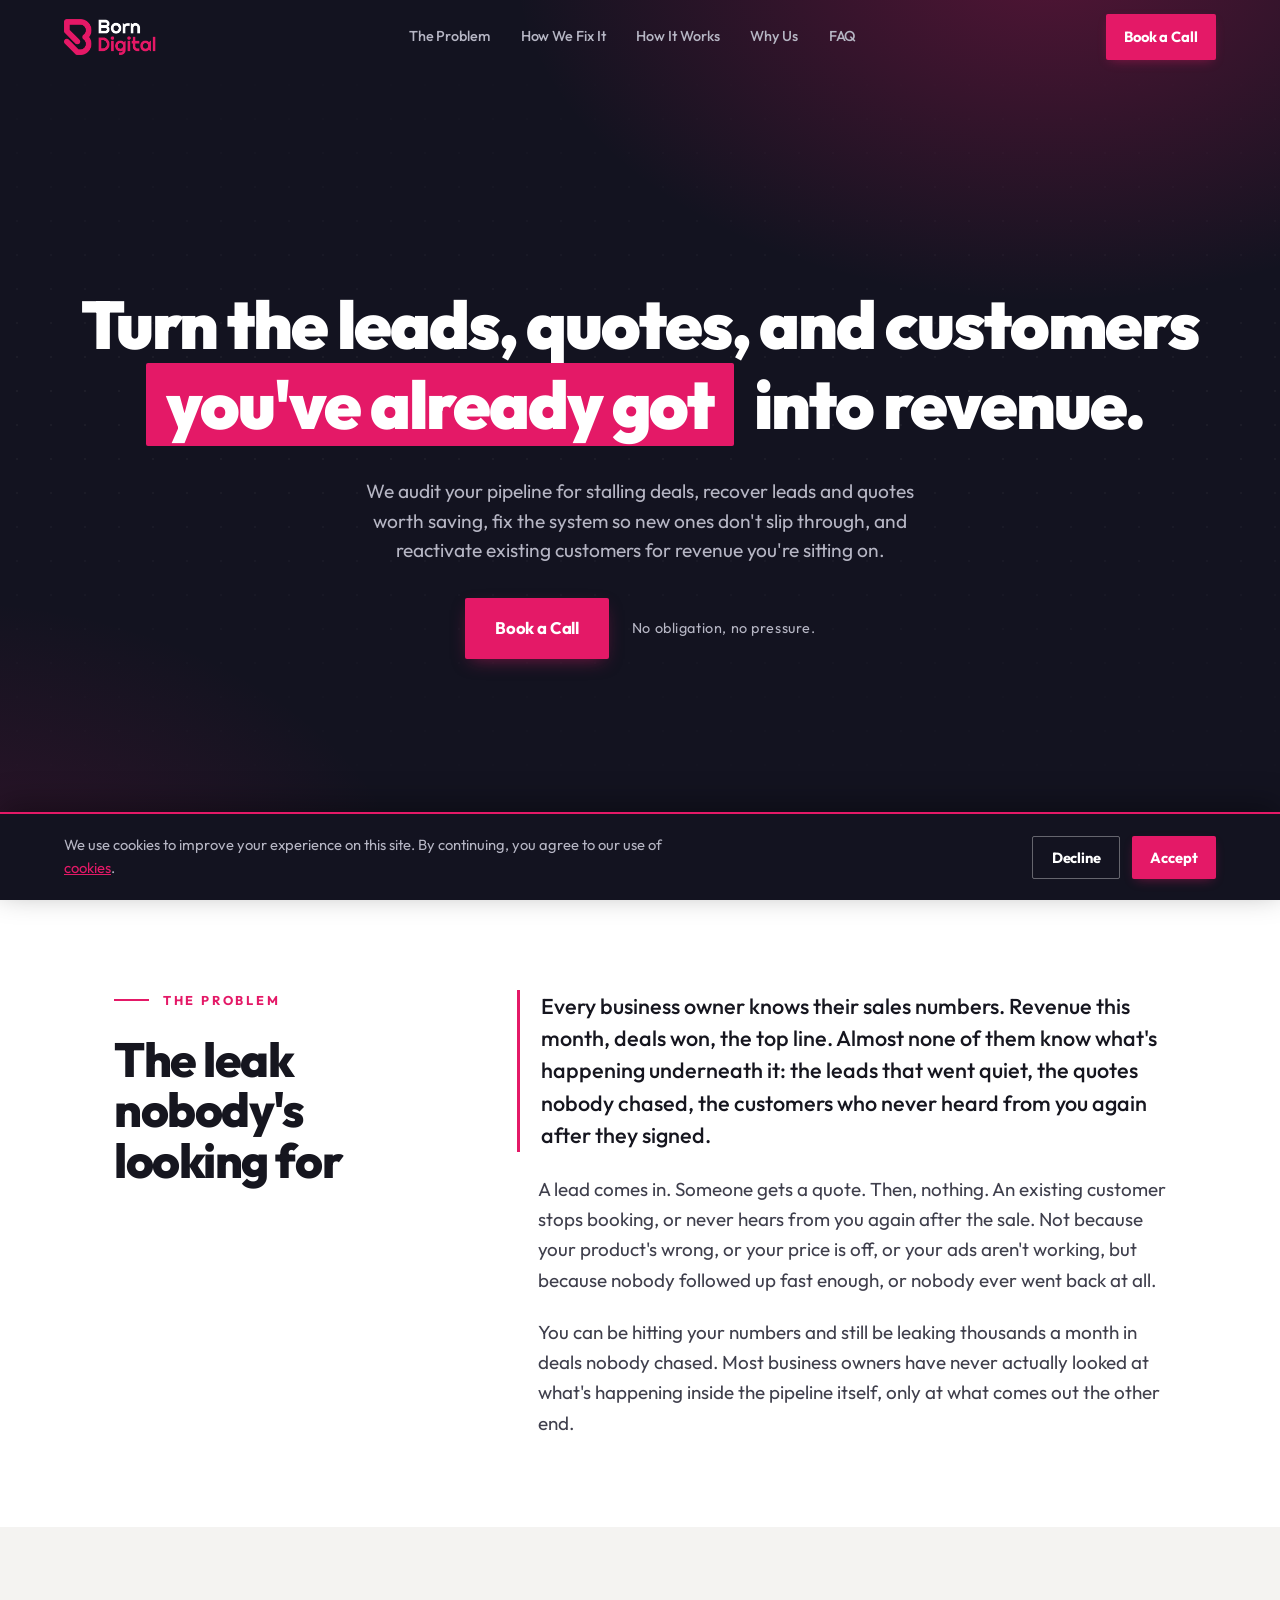
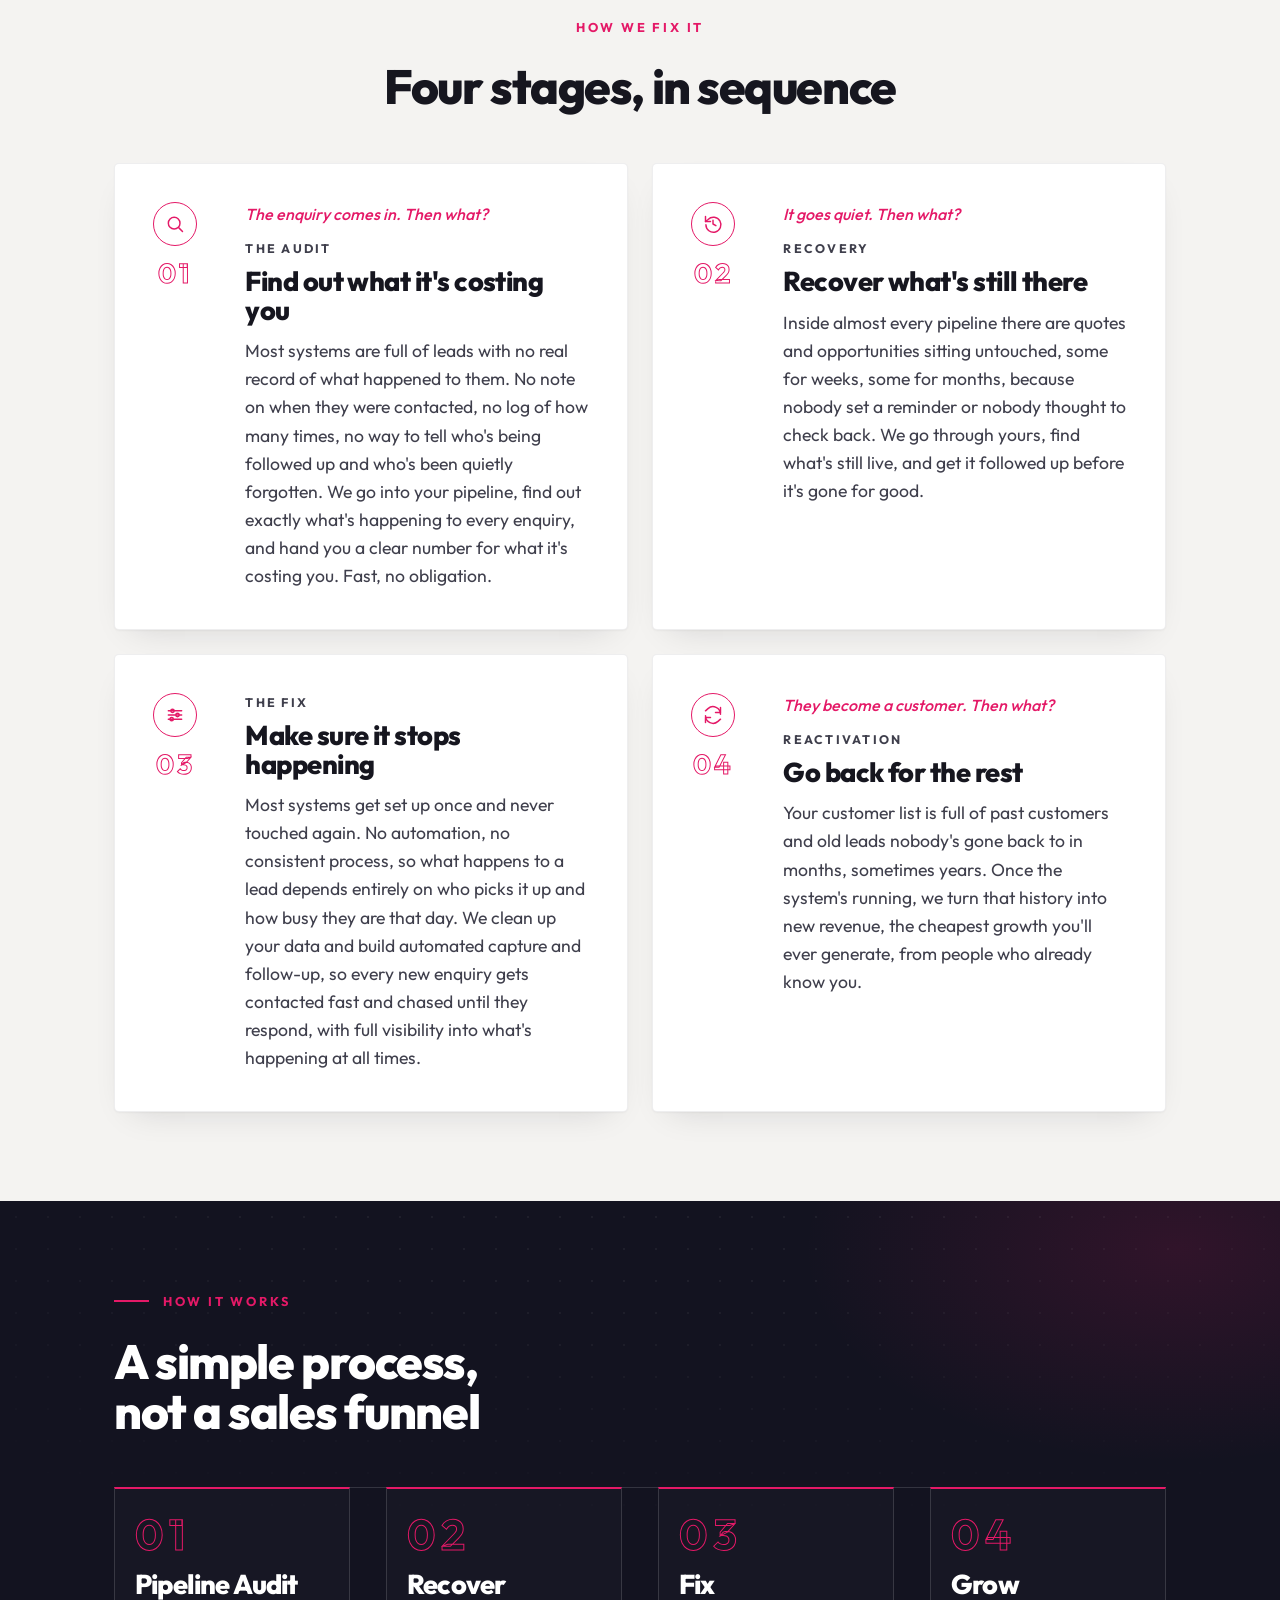
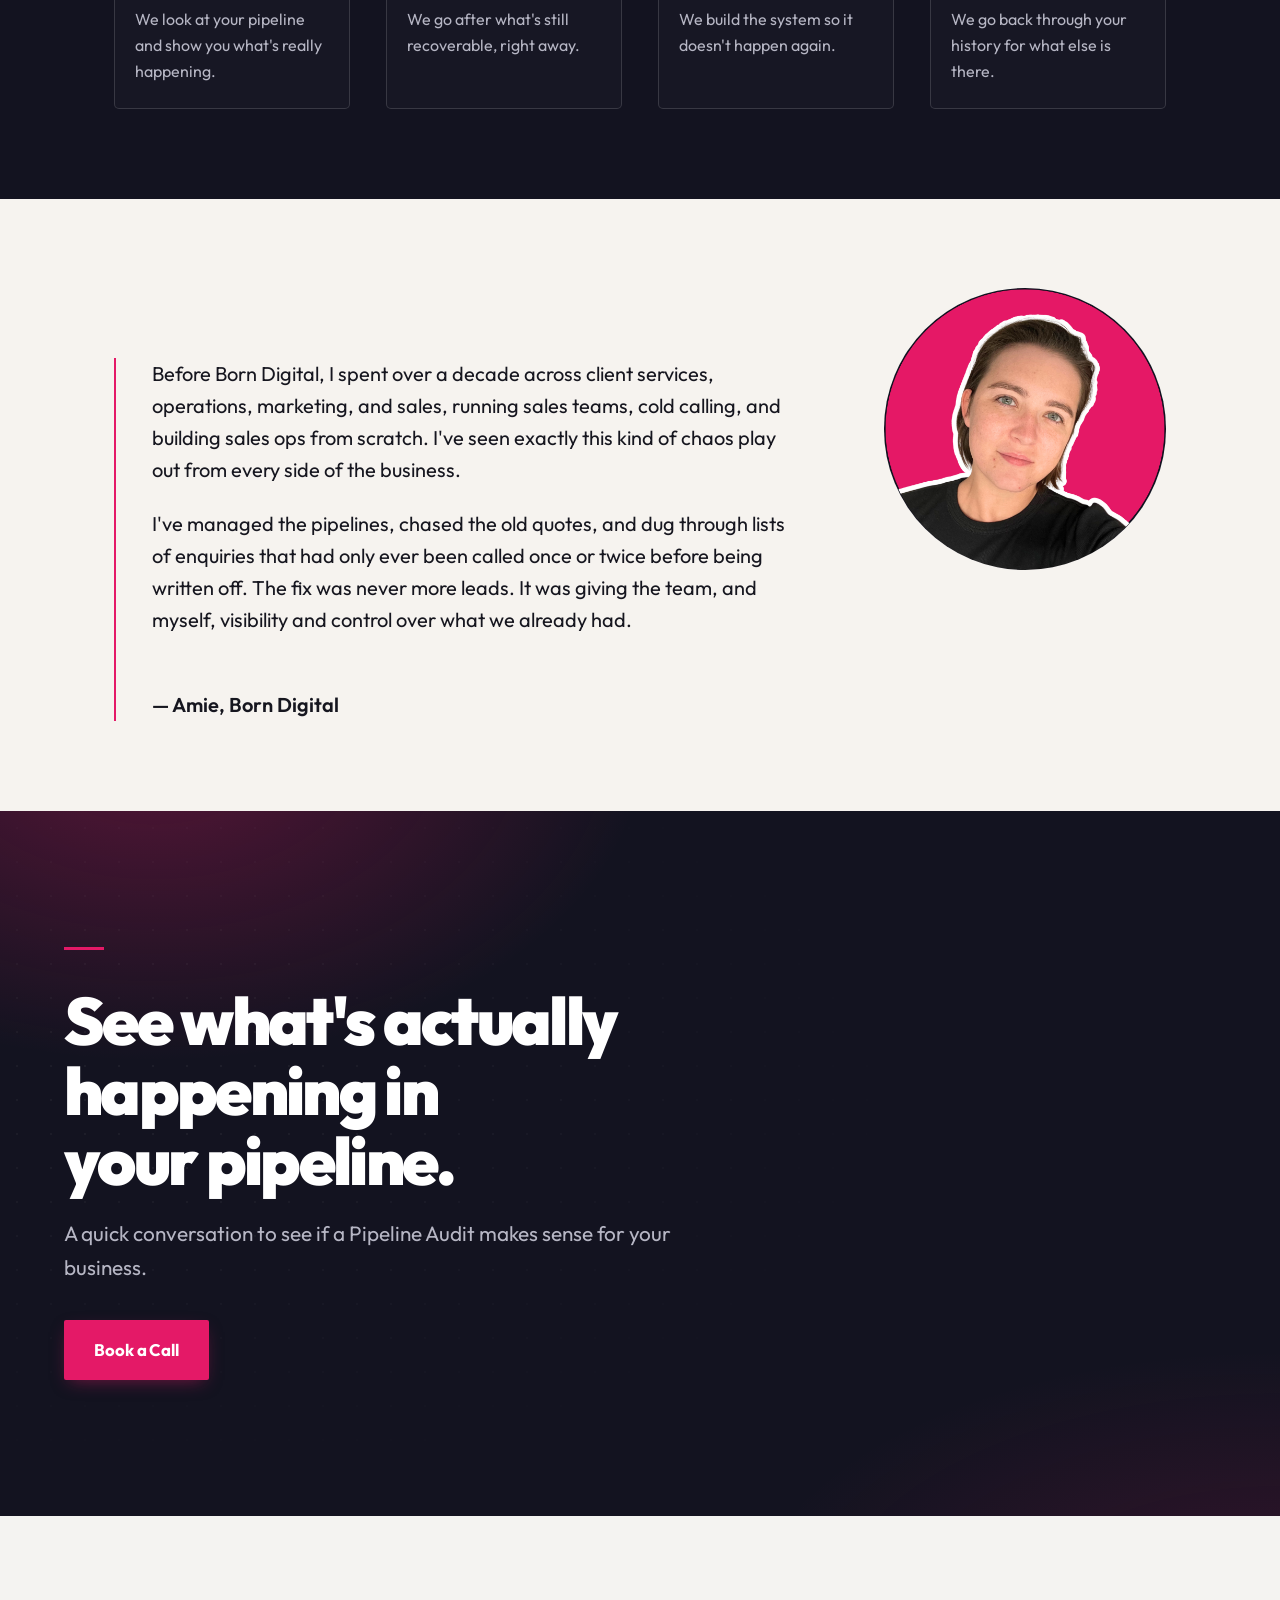
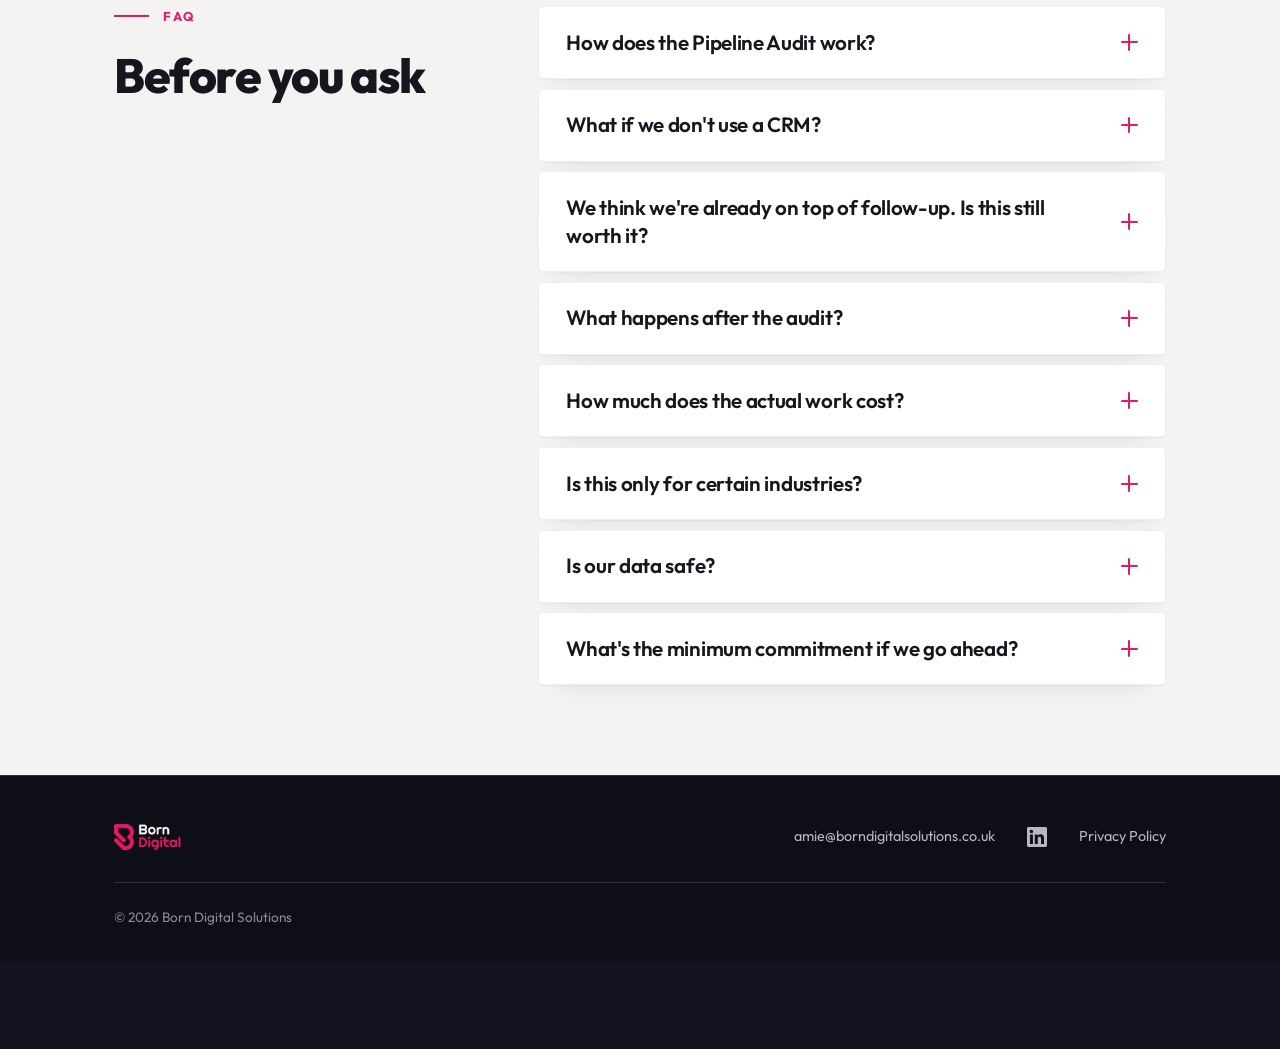
==== index.html @ 0d993713 "Add files via upload" ====
<!DOCTYPE html>
<html lang="en">
<head>
<meta charset="UTF-8">
<meta name="viewport" content="width=device-width, initial-scale=1">
<title>Born Digital — Pipeline Audit</title>
<meta name="description" content="We audit your sales pipeline to find exactly where deals are stalling, recover the leads and quotes still worth saving, and build the system that stops new ones slipping through.">
<meta name="theme-color" content="#131320">
<link rel="icon" type="image/svg+xml" href="assets/favicon.svg">
<meta property="og:title" content="Born Digital — Turn the leads, quotes, and customers you've already got into revenue.">
<meta property="og:description" content="Find out exactly what's happening in your pipeline.">
<meta property="og:type" content="website">

<link rel="preconnect" href="https://fonts.googleapis.com">
<link rel="preconnect" href="https://fonts.gstatic.com" crossorigin>
<link href="https://fonts.googleapis.com/css2?family=Outfit:wght@300;400;500;600;700;800;900&display=swap" rel="stylesheet">

<!-- Calendly widget (loaded once) -->
<link href="https://assets.calendly.com/assets/external/widget.css" rel="stylesheet">
<script src="https://assets.calendly.com/assets/external/widget.js" type="text/javascript" async></script>

<script>document.documentElement.classList.add('js')</script>

<style>
  :root{
    --navy:#131320;
    --navy-deep:#0e0e17;
    --navy-raise:#1b1b2b;
    --pink:#e41967;
    --pink-bright:#ff2f83;
    --paper:#f6f3ef;
    --white:#ffffff;
    --ink:#16161f;
    --ink-soft:#3f3f4c;
    --on-dark:#ffffff;
    --on-dark-soft:#b6b6c4;
    --line-dark:rgba(255,255,255,.14);
    --line-light:rgba(20,20,32,.12);
    --wrap:1180px;
    --pad:clamp(1.25rem, 5vw, 4rem);

    /* Type scale — one deliberate ramp for the whole page */
    --fs-h1:clamp(2.2rem, 1.5rem + 2.9vw, 3.75rem);
    --fs-h2:clamp(1.9rem, 1.5rem + 1.9vw, 3rem);
    --fs-h2-lg:clamp(2.3rem, 1.6rem + 3.2vw, 4.4rem);
    --fs-h3:clamp(1.35rem, 1.2rem + 0.7vw, 1.7rem);
  }

  *,*::before,*::after{box-sizing:border-box}
  html{scroll-behavior:smooth}
  @media (prefers-reduced-motion:reduce){html{scroll-behavior:auto}}

  body{
    margin:0;
    font-family:"Outfit", ui-sans-serif, system-ui, -apple-system, "Segoe UI", Roboto, Helvetica, Arial, sans-serif;
    background:var(--navy);
    color:var(--ink);
    font-size:clamp(1rem, 0.95rem + 0.3vw, 1.15rem);
    line-height:1.6;
    -webkit-font-smoothing:antialiased;
    text-rendering:optimizeLegibility;
    overflow-x:hidden;
  }

  h1,h2,h3{
    margin:0;
    font-weight:800;
    line-height:1.05;
    letter-spacing:-0.03em;
    overflow-wrap:break-word;
  }
  h2{text-wrap:balance}

  p{margin:0}
  a{color:inherit}
  img{max-width:100%;display:block}

  .wrap{max-width:var(--wrap);margin-inline:auto;padding-inline:var(--pad)}

  section{padding-block:clamp(4rem, 7vw, 6.75rem)}
  [id]{scroll-margin-top:76px}

  .eyebrow{
    display:flex;
    align-items:center;
    gap:.85rem;
    font-size:.8rem;
    font-weight:700;
    letter-spacing:.22em;
    text-transform:uppercase;
    color:var(--pink);
    margin-bottom:1.5rem;
  }
  .eyebrow::before{
    content:"";
    width:2.2rem;
    height:2px;
    background:var(--pink);
    flex:none;
  }

  /* ---------- Buttons ---------- */
  .btn{
    display:inline-flex;
    align-items:center;
    justify-content:center;
    gap:.6rem;
    background:var(--pink);
    color:#fff;
    font-family:inherit;
    font-size:1.05rem;
    font-weight:700;
    letter-spacing:-0.01em;
    text-decoration:none;
    padding:1.05rem 1.9rem;
    border:0;
    border-radius:2px;
    cursor:pointer;
    box-shadow:0 6px 18px -6px rgba(228,25,103,.5);
    transition:background .18s ease, transform .18s ease, box-shadow .18s ease;
  }
  .btn:hover{
    background:var(--pink-bright);
    transform:translateY(-2px);
    box-shadow:0 16px 32px -10px rgba(228,25,103,.6);
  }
  .btn:active{transform:translateY(0);box-shadow:0 6px 18px -6px rgba(228,25,103,.5)}
  .btn:focus-visible{outline:3px solid #fff;outline-offset:3px}
  .btn--sm{padding:.7rem 1.15rem;font-size:.92rem;border-radius:2px;box-shadow:0 4px 12px -4px rgba(228,25,103,.45)}
  .btn--ghost{
    background:transparent;
    color:var(--on-dark);
    border:1.5px solid rgba(255,255,255,.35);
    box-shadow:none;
  }
  .btn--ghost:hover{
    background:rgba(255,255,255,.08);
    border-color:rgba(255,255,255,.55);
    color:#fff;
    box-shadow:none;
  }
  .btn--ghost:active{background:rgba(255,255,255,.04)}

  /* ---------- Header / sticky nav ---------- */
  .site-header{
    position:fixed;
    inset:0 0 auto 0;
    z-index:50;
    display:flex;
    align-items:center;
    justify-content:space-between;
    gap:clamp(1rem, 3vw, 2.5rem);
    padding:.85rem var(--pad);
    transition:background .25s ease, box-shadow .25s ease, padding .25s ease, border-color .25s ease;
    border-bottom:1px solid transparent;
  }
  .site-header.scrolled{
    background:rgba(15,15,24,.9);
    backdrop-filter:blur(12px) saturate(1.2);
    -webkit-backdrop-filter:blur(12px) saturate(1.2);
    border-bottom-color:var(--line-dark);
    padding-block:.6rem;
  }
  .site-header__logo{flex:none;display:block;transition:opacity .2s ease}
  .site-header__logo:hover{opacity:.72}
  .site-header__logo img{height:30px;width:auto;transition:height .25s ease}
  @media (min-width:640px){.site-header__logo img{height:36px}}
  .site-header.scrolled .site-header__logo img{height:28px}

  .site-nav{
    display:flex;
    align-items:center;
    gap:clamp(1rem, 2.4vw, 2.1rem);
    margin-inline:auto;
  }
  .site-nav a{
    position:relative;
    font-size:.9rem;
    font-weight:500;
    letter-spacing:-0.005em;
    color:var(--on-dark-soft);
    text-decoration:none;
    padding-block:.35rem;
    white-space:nowrap;
    transition:color .15s ease;
  }
  .site-nav a::after{
    content:"";
    position:absolute;
    left:0;right:100%;bottom:0;
    height:2px;
    background:var(--pink);
    transition:right .2s ease;
  }
  .site-nav a:hover,
  .site-nav a:focus-visible,
  .site-nav a.is-active{color:#fff;outline:none}
  .site-nav a:hover::after,
  .site-nav a:focus-visible::after,
  .site-nav a.is-active::after{right:0}

  .site-header .btn--sm{flex:none}

  @media (max-width:960px){
    .site-nav{display:none}
  }
  @media (max-width:460px){
    .site-header{padding-inline:.9rem;gap:.5rem}
    .site-header__logo img{height:24px}
    .site-header.scrolled .site-header__logo img{height:22px}
    .site-header .btn--sm{font-size:.7rem;padding:.5rem .65rem;letter-spacing:0;white-space:nowrap}
  }
  @media (max-width:360px){
    .site-header .btn--sm{font-size:.64rem;padding:.45rem .55rem}
  }

  /* ---------- Scroll-reveal ---------- */
  @media (prefers-reduced-motion:no-preference){
    html.js :is(
      .hero h1, .hero__sub, .hero__cta,
      .problem__head, .problem__body > p,
      .do__head, .stage,
      .how__head, .step,
      .why__portrait, .why h2, .why__body,
      .final__rule, .final h2, .final .wrap > p, .final .btn,
      .faq__head, .faq__item
    ){
      opacity:0;
      transform:translateY(22px);
      transition:opacity .7s cubic-bezier(.2,.6,.25,1), transform .7s cubic-bezier(.2,.6,.25,1);
      transition-delay:var(--reveal-delay,0s);
    }
    html.js :is(
      .hero h1, .hero__sub, .hero__cta,
      .problem__head, .problem__body > p,
      .do__head, .stage,
      .how__head, .step,
      .why__portrait, .why h2, .why__body,
      .final__rule, .final h2, .final .wrap > p, .final .btn,
      .faq__head, .faq__item
    ).is-visible{
      opacity:1;
      transform:none;
    }
  }

  /* Subtle dot-grid texture for the dark sections */
  .tex{position:relative;isolation:isolate}
  .tex > *{position:relative;z-index:1}
  .tex::before{
    content:"";
    position:absolute;
    inset:0;
    z-index:0;
    background-image:radial-gradient(rgba(255,255,255,.05) 1px, transparent 1.4px);
    background-size:32px 32px;
    -webkit-mask-image:radial-gradient(120% 80% at 50% 0%, #000 20%, transparent 75%);
    mask-image:radial-gradient(120% 80% at 50% 0%, #000 20%, transparent 75%);
    pointer-events:none;
  }

  /* ---------- Hero ---------- */
  .hero{
    position:relative;
    background:
      radial-gradient(60% 55% at 82% -5%, rgba(228,25,103,.30), transparent 70%),
      radial-gradient(55% 55% at -5% 105%, rgba(228,25,103,.16), transparent 70%),
      var(--navy);
    color:var(--on-dark);
    padding-top:clamp(6.5rem, 13vh, 8rem);
    padding-bottom:clamp(3.5rem, 8vh, 5.5rem);
    min-height:100svh;
    display:flex;
    align-items:center;
    overflow:hidden;
  }
  .hero::after{
    content:"";
    position:absolute;
    inset:0;
    z-index:0;
    background-image:radial-gradient(rgba(255,255,255,.045) 1px, transparent 1.4px);
    background-size:34px 34px;
    -webkit-mask-image:linear-gradient(180deg, transparent, #000 45%, transparent 92%);
    mask-image:linear-gradient(180deg, transparent, #000 45%, transparent 92%);
    pointer-events:none;
  }
  .hero__inner{max-width:96rem;margin-inline:auto;text-align:center;position:relative;z-index:1}
  .hero h1{
    max-width:78rem;
    margin-inline:auto;
    font-size:clamp(1.7rem, .85rem + 4.2vw, 4.2rem);
    font-weight:900;
    letter-spacing:-0.03em;
    line-height:1.14;
    text-wrap:balance;
  }
  .hero h1 .highlight{
    background:var(--pink);
    padding:.05em .3em;
    border-radius:2px;
    -webkit-box-decoration-break:clone;
    box-decoration-break:clone;
  }
  @media (min-width:600px){
    .hero h1 .highlight{
      display:inline-block;
      white-space:nowrap;
      margin-inline:.15em;
    }
  }
  .hero__sub{
    margin-inline:auto;
    margin-top:clamp(1.25rem, 2.6vw, 1.9rem);
    max-width:46ch;
    font-size:clamp(1rem, 0.95rem + 0.35vw, 1.2rem);
    font-weight:400;
    line-height:1.55;
    color:var(--on-dark-soft);
  }
  .hero__cta{
    margin-top:clamp(1.4rem, 2.6vw, 2rem);
    display:flex;
    flex-wrap:wrap;
    align-items:center;
    justify-content:center;
    gap:.85rem 1.4rem;
  }
  .hero__note{
    font-size:.9rem;
    letter-spacing:.04em;
    color:var(--on-dark-soft);
  }

  /* ---------- The Problem ---------- */
  .problem{background:var(--white);color:var(--ink)}
  .problem__grid{display:grid;grid-template-columns:1fr;gap:2rem}
  .problem h2{
    font-size:var(--fs-h2);
    max-width:16ch;
  }
  .problem__body{display:grid;gap:1.4rem;font-size:clamp(1.05rem,1rem + 0.3vw,1.18rem);color:var(--ink-soft);max-width:60ch}
  .problem__body p:first-child{
    color:var(--ink);
    font-weight:500;
    font-size:clamp(1.15rem,1.05rem + 0.5vw,1.35rem);
    line-height:1.5;
    border-left:3px solid var(--pink);
    padding-left:1.3rem;
    margin-left:-1.3rem;
  }
  @media (min-width:900px){
    .problem__grid{
      grid-template-columns:minmax(0,21rem) minmax(0,40rem);
      gap:clamp(3rem,7vw,5.5rem);
      align-items:start;
    }
    .problem__head{position:sticky;top:5.5rem}
  }

  /* ---------- What We Do ---------- */
  .do{background:#f4f3f1;color:var(--ink)}
  .do__head{max-width:52ch;margin:0 auto clamp(2.25rem,4vw,3.25rem);text-align:center}
  .do__head .eyebrow{justify-content:center}
  .do__head .eyebrow::before{display:none}
  .do__head h2{font-size:var(--fs-h2)}
  .stages{
    display:grid;
    grid-template-columns:repeat(2, 1fr);
    gap:clamp(1rem,2vw,1.5rem);
    max-width:70rem;
    margin-inline:auto;
  }
  @media (max-width:860px){
    .stages{grid-template-columns:1fr}
  }
  .stage{
    display:grid;
    grid-template-columns:2.75rem minmax(0, 1fr);
    justify-content:start;
    column-gap:clamp(1.75rem,4vw,3rem);
    padding:clamp(1.6rem,3.2vw,2.4rem) clamp(1.4rem,3.2vw,2.4rem);
    background:var(--white);
    border:1px solid rgba(20,20,32,.07);
    border-radius:5px;
    box-shadow:0 1px 2px rgba(20,20,32,.04), 0 14px 34px -18px rgba(20,20,32,.16);
    transition:transform .28s ease, box-shadow .28s ease, border-color .28s ease;
  }
  .stage:hover{
    transform:translateY(-4px);
    box-shadow:0 2px 4px rgba(20,20,32,.05), 0 28px 52px -22px rgba(20,20,32,.3);
    border-color:rgba(228,25,103,.4);
  }
  .stage__marker{
    display:flex;
    flex-direction:column;
    align-items:center;
    gap:.85rem;
  }
  .stage__badge{
    display:grid;
    place-items:center;
    width:2.75rem;
    height:2.75rem;
    flex:none;
    border:1.5px solid var(--pink);
    border-radius:50%;
    color:var(--pink);
    transition:background .25s ease, color .25s ease, transform .25s ease;
  }
  .stage:hover .stage__badge{background:var(--pink);color:#fff;transform:rotate(-6deg)}
  .stage__badge svg{width:1.25rem;height:1.25rem;display:block;stroke:currentColor;fill:none}
  .stage__num{
    font-size:clamp(1.35rem,1.15rem + 0.7vw,1.7rem);
    font-weight:700;
    letter-spacing:.12em;
    line-height:1;
    color:var(--pink);
    -webkit-text-fill-color:transparent;
    text-fill-color:transparent;
    -webkit-text-stroke:1px var(--pink);
    text-stroke:1px var(--pink);
    transition:-webkit-text-fill-color .25s ease, text-fill-color .25s ease;
  }
  .stage:hover .stage__num{-webkit-text-fill-color:var(--pink);text-fill-color:var(--pink)}
  .stage__callback{
    font-style:italic;
    font-weight:500;
    color:var(--pink);
    font-size:1rem;
    margin-bottom:.7rem;
  }
  .stage__label{
    font-size:.78rem;font-weight:700;letter-spacing:.18em;text-transform:uppercase;
    color:var(--ink-soft);margin-bottom:.5rem;
  }
  .stage h3{
    font-size:var(--fs-h3);
    margin-bottom:.8rem;
    letter-spacing:-0.02em;
  }
  .stage__body{color:var(--ink-soft);font-size:clamp(1rem,.98rem + 0.2vw,1.1rem)}
  @media (max-width:600px){
    .stage{grid-template-columns:1fr;row-gap:1.1rem}
    .stage__marker{flex-direction:row;width:auto;gap:1rem}
  }

  /* ---------- How It Works ---------- */
  .how{
    background:
      radial-gradient(45% 55% at 92% 8%, rgba(228,25,103,.14), transparent 65%),
      var(--navy);
    color:var(--on-dark);
  }
  .how__head{max-width:46ch;margin-bottom:clamp(2.25rem,4vw,3.25rem)}
  .how__head h2{font-size:var(--fs-h2)}
  .steps{
    list-style:none;
    margin:0;
    padding:0;
    display:grid;
    grid-template-columns:repeat(4,1fr);
    gap:clamp(1.25rem,3vw,2.25rem);
    position:relative;
  }
  .steps::before{
    content:"";
    position:absolute;
    left:0;right:0;top:0;
    height:1px;
    background:var(--line-dark);
  }
  .step{
    position:relative;
    border-top:2px solid var(--pink);
    border-right:1px solid var(--line-dark);
    border-bottom:1px solid var(--line-dark);
    border-left:1px solid var(--line-dark);
    border-radius:0 0 5px 5px;
    background:rgba(255,255,255,.02);
    padding:1.5rem 1.25rem 1.5rem;
    transition:transform .25s ease, background .25s ease;
  }
  .step:hover{transform:translateY(-4px);background:rgba(255,255,255,.055)}
  .step__num{
    font-size:clamp(2rem,1.4rem + 1.6vw,2.8rem);
    font-weight:700;
    line-height:1;
    letter-spacing:.12em;
    color:var(--pink);
    -webkit-text-fill-color:transparent;
    text-fill-color:transparent;
    -webkit-text-stroke:1px var(--pink);
    text-stroke:1px var(--pink);
    margin-bottom:.85rem;
    transition:-webkit-text-fill-color .25s ease, text-fill-color .25s ease;
  }
  .step:hover .step__num{-webkit-text-fill-color:var(--pink);text-fill-color:var(--pink)}
  .step h3{font-size:var(--fs-h3);margin-bottom:.55rem}
  .step p{color:var(--on-dark-soft);font-size:1rem;max-width:24ch}
  @media (max-width:860px){
    .steps{grid-template-columns:repeat(2,1fr);gap:1.5rem}
  }
  @media (max-width:520px){
    .steps{grid-template-columns:1fr;gap:.75rem}
    .steps::before{display:none}
    .step p{max-width:none}
  }

  /* ---------- Why Born Digital ---------- */
  .why{background:var(--paper);color:var(--ink)}
  .why__inner{max-width:74rem;margin-inline:0}
  .why__grid{
    display:grid;
    gap:clamp(2rem,4vw,2.75rem);
  }
  .why__text{max-width:42rem}
  .why__portrait{
    width:clamp(200px, 22vw, 290px);
    aspect-ratio:1/1;
    border-radius:50%;
    object-fit:cover;
    display:block;
  }
  @media (min-width:900px){
    .why__grid{
      grid-template-columns:1fr clamp(200px, 22vw, 290px);
      gap:clamp(2.5rem,5vw,4rem);
      align-items:start;
    }
    .why__portrait{order:2}
  }
  .why h2{
    font-size:clamp(1.8rem,1.4rem + 1.5vw,2.5rem);
    font-weight:700;
    letter-spacing:-0.02em;
    margin-bottom:1.75rem;
  }
  .why__body{
    display:grid;
    gap:1.35rem;
    font-size:clamp(1.05rem,1rem + 0.35vw,1.25rem);
    line-height:1.6;
    color:var(--ink);
    border-left:2px solid var(--pink);
    padding-left:clamp(1.25rem,3vw,2.25rem);
  }
  .why__sig{
    margin-top:2rem;
    font-weight:600;
    color:var(--ink);
  }

  /* ---------- Final CTA ---------- */
  .final{
    position:relative;
    background:
      radial-gradient(55% 65% at 12% -10%, rgba(228,25,103,.32), transparent 70%),
      radial-gradient(60% 55% at 100% 115%, rgba(228,25,103,.16), transparent 70%),
      var(--navy);
    color:var(--on-dark);
    padding-block:clamp(5rem, 11vw, 8.5rem);
    overflow:hidden;
  }
  .final::before{
    content:"";
    position:absolute;
    inset:0;
    background-image:radial-gradient(rgba(255,255,255,.05) 1px, transparent 1.4px);
    background-size:34px 34px;
    -webkit-mask-image:radial-gradient(80% 80% at 15% 40%, #000, transparent 75%);
    mask-image:radial-gradient(80% 80% at 15% 40%, #000, transparent 75%);
    pointer-events:none;
  }
  .final .wrap{position:relative;z-index:1;max-width:46rem;margin-inline:0}
  .final__rule{
    width:2.5rem;
    height:3px;
    background:var(--pink);
    margin:0 0 clamp(1.5rem,3.5vw,2.25rem);
  }
  .final h2{
    font-size:var(--fs-h2-lg);
    font-weight:900;
    letter-spacing:-0.04em;
  }
  .final p{
    margin-top:1.35rem;
    font-size:clamp(1.05rem,1rem + 0.4vw,1.3rem);
    color:var(--on-dark-soft);
  }
  .final .btn{margin-top:2.25rem}

  /* ---------- FAQ ---------- */
  .faq{background:#f4f3f1;color:var(--ink)}
  .faq__grid{display:grid;grid-template-columns:1fr;gap:2rem}
  .faq h2{font-size:var(--fs-h2)}
  .faq__list{display:grid;gap:.6rem}
  @media (min-width:900px){
    .faq__grid{
      grid-template-columns:minmax(0,21rem) minmax(0,40rem);
      gap:clamp(3rem,7vw,5.5rem);
      align-items:start;
    }
    .faq__head{position:sticky;top:5.5rem}
  }
  .faq__item{
    position:relative;
    overflow:hidden;
    background:var(--white);
    border:1px solid rgba(20,20,32,.07);
    border-radius:5px;
    padding-inline:clamp(1.1rem,2.6vw,1.7rem);
    box-shadow:0 1px 2px rgba(20,20,32,.04), 0 12px 30px -18px rgba(20,20,32,.14);
    transition:box-shadow .25s ease, border-color .25s ease, transform .25s ease;
  }
  .faq__item::before{
    content:"";
    position:absolute;
    left:0;top:0;bottom:0;
    width:3px;
    background:var(--pink);
    transform:scaleY(0);
    transition:transform .2s ease;
  }
  .faq__item:hover,
  .faq__item:focus-within{
    transform:translateY(-2px);
    border-color:rgba(228,25,103,.4);
    box-shadow:0 2px 4px rgba(20,20,32,.05), 0 22px 42px -20px rgba(20,20,32,.26);
  }
  .faq__item:hover::before,
  .faq__item:focus-within::before{transform:scaleY(1)}
  .faq__item.is-open{border-color:rgba(228,25,103,.32)}
  .faq__item h3{margin:0}
  .faq__trigger{
    all:unset;
    box-sizing:border-box;
    width:100%;
    cursor:pointer;
    display:flex;
    align-items:center;
    justify-content:space-between;
    gap:1.5rem;
    padding-block:1.35rem;
    font-family:inherit;
    font-size:clamp(1.1rem,1.05rem + 0.3vw,1.3rem);
    font-weight:600;
    line-height:1.35;
    letter-spacing:-0.015em;
    color:inherit;
    transition:color .15s ease;
  }
  .faq__trigger:hover{color:var(--pink)}
  .faq__trigger:focus-visible{outline:3px solid var(--pink);outline-offset:3px;border-radius:3px}
  .faq__icon{position:relative;width:1.05rem;height:1.05rem;flex:none}
  .faq__icon::before,
  .faq__icon::after{
    content:"";
    position:absolute;
    inset:0;
    margin:auto;
    background:var(--pink);
    border-radius:1px;
    transition:transform .25s ease;
  }
  .faq__icon::before{width:100%;height:2px}
  .faq__icon::after{width:2px;height:100%}
  .faq__item.is-open .faq__icon::after{transform:rotate(90deg)}
  .faq__answer{overflow:hidden}
  html.js .faq__answer{
    max-height:0;
    transition:max-height .3s cubic-bezier(.4,0,.2,1);
  }
  .faq__answer-inner{padding:0 0 1.5rem;max-width:58ch;color:var(--ink-soft)}

  /* ---------- Footer ---------- */
  .site-footer{
    background:var(--navy-deep);
    color:var(--on-dark-soft);
    border-top:1px solid var(--line-dark);
    padding-block:3rem 2rem;
    font-size:.9rem;
  }
  .footer__top{
    display:flex;
    flex-wrap:wrap;
    align-items:center;
    justify-content:space-between;
    gap:1.5rem;
    padding-bottom:2rem;
    margin-bottom:1.5rem;
    border-bottom:1px solid var(--line-dark);
  }
  .footer__brand{display:block;flex:none;transition:opacity .2s ease}
  .footer__brand:hover{opacity:.75}
  .footer__brand img{height:26px;width:auto;display:block}
  .footer__links{
    display:flex;
    flex-wrap:wrap;
    align-items:center;
    gap:1rem 2rem;
    list-style:none;
    margin:0;
    padding:0;
  }
  .footer__links a{
    color:var(--on-dark-soft);
    text-decoration:none;
    transition:color .15s ease;
  }
  .footer__links a:hover,
  .footer__links a:focus-visible{color:var(--pink)}
  .footer__social{display:inline-flex;align-items:center}
  .footer__social svg{width:1.25rem;height:1.25rem;display:block;flex:none}
  .footer__bottom{
    display:flex;
    flex-wrap:wrap;
    gap:.5rem 1.5rem;
    font-size:.85rem;
    color:var(--on-dark-soft);
    opacity:.75;
  }

  /* ---------- Cookie banner ---------- */
  .cookie-banner{
    position:fixed;
    left:0;right:0;bottom:0;
    z-index:70;
    background:var(--navy);
    border-top:2px solid var(--pink);
    padding:1.25rem var(--pad);
    box-shadow:0 -8px 30px rgba(0,0,0,.35);
    transform:translateY(100%);
    transition:transform .4s cubic-bezier(.2,.6,.25,1);
  }
  .cookie-banner.is-visible{transform:translateY(0)}
  .cookie-banner__inner{
    max-width:var(--wrap);
    margin-inline:auto;
    display:flex;
    flex-wrap:wrap;
    align-items:center;
    justify-content:space-between;
    gap:1rem 1.75rem;
  }
  .cookie-banner__text{
    margin:0;
    max-width:60ch;
    color:var(--on-dark-soft);
    font-size:.92rem;
    line-height:1.55;
  }
  .cookie-banner__text a{color:var(--pink);text-decoration:underline}
  .cookie-banner__text a:hover{color:var(--pink-bright)}
  .cookie-banner__actions{display:flex;flex:none;gap:.75rem}
  @media (max-width:560px){
    .cookie-banner{padding:1.1rem 1.1rem 1.25rem}
    .cookie-banner__text{font-size:.86rem}
    .cookie-banner__inner{gap:.9rem}
  }
</style>
</head>
<body>

<header class="site-header" id="siteHeader">
  <a class="site-header__logo" href="/" aria-label="Born Digital — home" onclick="window.scrollTo({top:0,behavior:'smooth'});event.preventDefault();">
    <img src="assets/Logo-White-Dual-Colour.png" alt="Born Digital">
  </a>
  <nav class="site-nav" aria-label="Page sections">
    <a href="#problem">The Problem</a>
    <a href="#how-we-fix-it">How We Fix It</a>
    <a href="#how-it-works">How It Works</a>
    <a href="#why-us">Why Us</a>
    <a href="#faq">FAQ</a>
  </nav>
  <a href=""
     class="btn btn--sm js-calendly"
     onclick="Calendly.initPopupWidget({url: 'https://calendly.com/amie-borndigitalsolutions/30min'});return false;">
    Book a Call
  </a>
</header>

<main id="top">

  <!-- 1. HERO -->
  <section class="hero" aria-labelledby="hero-heading">
    <div class="wrap hero__inner">
      <h1 id="hero-heading">
        Turn the leads, quotes, and customers <span class="highlight">you've already got</span> into revenue.
      </h1>
      <p class="hero__sub">
        We audit your pipeline for stalling deals, recover leads and quotes worth saving,
        fix the system so new ones don't slip through, and reactivate existing customers
        for revenue you're sitting on.
      </p>
      <div class="hero__cta">
        <a href=""
           class="btn js-calendly"
           onclick="Calendly.initPopupWidget({url: 'https://calendly.com/amie-borndigitalsolutions/30min'});return false;">
          Book a Call
        </a>
        <p class="hero__note">No obligation, no pressure.</p>
      </div>
    </div>
  </section>

  <!-- 2. THE PROBLEM -->
  <section class="problem" id="problem" aria-labelledby="problem-heading">
    <div class="wrap problem__grid">
      <div class="problem__head">
        <p class="eyebrow">The Problem</p>
        <h2 id="problem-heading">The leak nobody's looking for</h2>
      </div>
      <div class="problem__body">
        <p>
          Every business owner knows their sales numbers. Revenue this month, deals won,
          the top line. Almost none of them know what's happening underneath it: the leads
          that went quiet, the quotes nobody chased, the customers who never heard from you
          again after they signed.
        </p>
        <p>
          A lead comes in. Someone gets a quote. Then, nothing. An existing customer stops
          booking, or never hears from you again after the sale. Not because your product's
          wrong, or your price is off, or your ads aren't working, but because nobody
          followed up fast enough, or nobody ever went back at all.
        </p>
        <p>
          You can be hitting your numbers and still be leaking thousands a month in deals
          nobody chased. Most business owners have never actually looked at what's happening
          inside the pipeline itself, only at what comes out the other end.
        </p>
      </div>
    </div>
  </section>

  <!-- 3. WHAT WE DO -->
  <section class="do" id="how-we-fix-it" aria-labelledby="do-heading">
    <div class="wrap">
      <div class="do__head">
        <p class="eyebrow">How we fix it</p>
        <h2 id="do-heading">Four stages, in sequence</h2>
      </div>

      <div class="stages">
        <article class="stage">
          <div class="stage__marker">
            <span class="stage__badge" aria-hidden="true">
              <svg viewBox="0 0 24 24" stroke-width="1.75" stroke-linecap="round" stroke-linejoin="round"><circle cx="11" cy="11" r="7"/><line x1="21" y1="21" x2="16.65" y2="16.65"/></svg>
            </span>
            <span class="stage__num">01</span>
          </div>
          <div class="stage__content">
            <p class="stage__callback">The enquiry comes in. Then what?</p>
            <p class="stage__label">The Audit</p>
            <h3>Find out what it's costing you</h3>
            <p class="stage__body">
              Most systems are full of leads with no real record of what happened to them.
              No note on when they were contacted, no log of how many times, no way to tell
              who's being followed up and who's been quietly forgotten. We go into your
              pipeline, find out exactly what's happening to every enquiry, and hand you a
              clear number for what it's costing you. Fast, no obligation.
            </p>
          </div>
        </article>

        <article class="stage">
          <div class="stage__marker">
            <span class="stage__badge" aria-hidden="true">
              <svg viewBox="0 0 24 24" stroke-width="1.75" stroke-linecap="round" stroke-linejoin="round"><path d="M3 3v6h6"/><path d="M3.5 13a9 9 0 1 0 2.6-6.4L3 9"/><path d="M12 7.5V12l3.5 2"/></svg>
            </span>
            <span class="stage__num">02</span>
          </div>
          <div class="stage__content">
            <p class="stage__callback">It goes quiet. Then what?</p>
            <p class="stage__label">Recovery</p>
            <h3>Recover what's still there</h3>
            <p class="stage__body">
              Inside almost every pipeline there are quotes and opportunities sitting
              untouched, some for weeks, some for months, because nobody set a reminder or
              nobody thought to check back. We go through yours, find what's still live, and
              get it followed up before it's gone for good.
            </p>
          </div>
        </article>

        <article class="stage">
          <div class="stage__marker">
            <span class="stage__badge" aria-hidden="true">
              <svg viewBox="0 0 24 24" stroke-width="1.75" stroke-linecap="round" stroke-linejoin="round"><line x1="4" y1="7" x2="20" y2="7"/><line x1="4" y1="12" x2="20" y2="12"/><line x1="4" y1="17" x2="20" y2="17"/><circle cx="9" cy="7" r="2"/><circle cx="15" cy="12" r="2"/><circle cx="8" cy="17" r="2"/></svg>
            </span>
            <span class="stage__num">03</span>
          </div>
          <div class="stage__content">
            <p class="stage__label">The Fix</p>
            <h3>Make sure it stops happening</h3>
            <p class="stage__body">
              Most systems get set up once and never touched again. No automation, no
              consistent process, so what happens to a lead depends entirely on who picks it
              up and how busy they are that day. We clean up your data and build automated
              capture and follow-up, so every new enquiry gets contacted fast and chased
              until they respond, with full visibility into what's happening at all times.
            </p>
          </div>
        </article>

        <article class="stage">
          <div class="stage__marker">
            <span class="stage__badge" aria-hidden="true">
              <svg viewBox="0 0 24 24" stroke-width="1.75" stroke-linecap="round" stroke-linejoin="round"><path d="M21 3v6h-6"/><path d="M3 13a9 9 0 0 0 15 6.7L21 17"/><path d="M3 21v-6h6"/><path d="M21 11A9 9 0 0 0 6 4.3L3 7"/></svg>
            </span>
            <span class="stage__num">04</span>
          </div>
          <div class="stage__content">
            <p class="stage__callback">They become a customer. Then what?</p>
            <p class="stage__label">Reactivation</p>
            <h3>Go back for the rest</h3>
            <p class="stage__body">
              Your customer list is full of past customers and old leads nobody's gone back
              to in months, sometimes years. Once the system's running, we turn that history
              into new revenue, the cheapest growth you'll ever generate, from people who
              already know you.
            </p>
          </div>
        </article>
      </div>
    </div>
  </section>

  <!-- 4. HOW IT WORKS -->
  <section class="how tex" id="how-it-works" aria-labelledby="how-heading">
    <div class="wrap">
      <div class="how__head">
        <p class="eyebrow">How It Works</p>
        <h2 id="how-heading">A simple process, not a sales funnel</h2>
      </div>
      <ol class="steps">
        <li class="step">
          <div class="step__num">01</div>
          <h3>Pipeline Audit</h3>
          <p>We look at your pipeline and show you what's really happening.</p>
        </li>
        <li class="step">
          <div class="step__num">02</div>
          <h3>Recover</h3>
          <p>We go after what's still recoverable, right away.</p>
        </li>
        <li class="step">
          <div class="step__num">03</div>
          <h3>Fix</h3>
          <p>We build the system so it doesn't happen again.</p>
        </li>
        <li class="step">
          <div class="step__num">04</div>
          <h3>Grow</h3>
          <p>We go back through your history for what else is there.</p>
        </li>
      </ol>
    </div>
  </section>

  <!-- 5. WHY BORN DIGITAL -->
  <section class="why" id="why-us" aria-labelledby="why-heading">
    <div class="wrap">
      <div class="why__inner">
        <div class="why__grid">
          <img class="why__portrait" src="assets/Amie-headshot.PNG" alt="Amie, founder of Born Digital">
          <div class="why__text">
            <h2 id="why-heading">Why we notice what others miss</h2>
            <div class="why__body">
            <p>
              Before Born Digital, I spent over a decade across client services, operations,
              marketing, and sales, running sales teams, cold calling, and building sales ops
              from scratch. I've seen exactly this kind of chaos play out from every side of
              the business.
            </p>
            <p>
              I've managed the pipelines, chased the old quotes, and dug through lists of
              enquiries that had only ever been called once or twice before being written off.
              The fix was never more leads. It was giving the team, and myself, visibility and
              control over what we already had.
            </p>
            <p class="why__sig">— Amie, Born Digital</p>
            </div>
          </div>
        </div>
      </div>
    </div>
  </section>

  <!-- 6. FINAL CTA -->
  <section class="final" id="audit" aria-labelledby="final-heading">
    <div class="wrap">
      <div class="final__rule"></div>
      <h2 id="final-heading">See what's actually happening in your pipeline.</h2>
      <p>A quick conversation to see if a Pipeline Audit makes sense for your business.</p>
      <a href=""
         class="btn js-calendly"
         onclick="Calendly.initPopupWidget({url: 'https://calendly.com/amie-borndigitalsolutions/30min'});return false;">
        Book a Call
      </a>
    </div>
  </section>

  <!-- 7. FAQ -->
  <section class="faq" id="faq" aria-labelledby="faq-heading">
    <div class="wrap faq__grid">
      <div class="faq__head">
        <p class="eyebrow">FAQ</p>
        <h2 id="faq-heading">Before you ask</h2>
      </div>
      <div class="faq__list">
        <div class="faq__item">
          <h3><button class="faq__trigger" type="button" aria-expanded="false" aria-controls="faq-a1" id="faq-q1">
            <span>How does the Pipeline Audit work?</span>
            <span class="faq__icon" aria-hidden="true"></span>
          </button></h3>
          <div class="faq__answer" id="faq-a1" role="region" aria-labelledby="faq-q1">
            <div class="faq__answer-inner">
              You send over a CRM export or your tracking spreadsheet, no login access needed.
              You'll get a full snapshot of what's stalled, what's gone quiet, and roughly
              what it's worth. There's no obligation to do anything after it.
            </div>
          </div>
        </div>
        <div class="faq__item">
          <h3><button class="faq__trigger" type="button" aria-expanded="false" aria-controls="faq-a2" id="faq-q2">
            <span>What if we don't use a CRM?</span>
            <span class="faq__icon" aria-hidden="true"></span>
          </button></h3>
          <div class="faq__answer" id="faq-a2" role="region" aria-labelledby="faq-q2">
            <div class="faq__answer-inner">
              That's fine, most of the businesses we work with don't have a proper system, or
              have one they're not really using. A spreadsheet, a shared inbox, even a rough
              list works as a starting point.
            </div>
          </div>
        </div>
        <div class="faq__item">
          <h3><button class="faq__trigger" type="button" aria-expanded="false" aria-controls="faq-a3" id="faq-q3">
            <span>We think we're already on top of follow-up. Is this still worth it?</span>
            <span class="faq__icon" aria-hidden="true"></span>
          </button></h3>
          <div class="faq__answer" id="faq-a3" role="region" aria-labelledby="faq-q3">
            <div class="faq__answer-inner">
              Usually, yes. Most business owners say this, and most are still surprised by
              what the audit turns up, because it's easy to feel on top of it without actually
              looking at the numbers. If it turns out you genuinely are on top of it, you'll
              know for certain instead of just assuming.
            </div>
          </div>
        </div>
        <div class="faq__item">
          <h3><button class="faq__trigger" type="button" aria-expanded="false" aria-controls="faq-a4" id="faq-q4">
            <span>What happens after the audit?</span>
            <span class="faq__icon" aria-hidden="true"></span>
          </button></h3>
          <div class="faq__answer" id="faq-a4" role="region" aria-labelledby="faq-q4">
            <div class="faq__answer-inner">
              You'll see exactly what's been missed and what it's costing you. If there's
              enough there to justify it, we'll talk about fixing it: recovering what's live,
              cleaning up the system, and reactivating old customers. If not, you walk away
              with the information either way.
            </div>
          </div>
        </div>
        <div class="faq__item">
          <h3><button class="faq__trigger" type="button" aria-expanded="false" aria-controls="faq-a5" id="faq-q5">
            <span>How much does the actual work cost?</span>
            <span class="faq__icon" aria-hidden="true"></span>
          </button></h3>
          <div class="faq__answer" id="faq-a5" role="region" aria-labelledby="faq-q5">
            <div class="faq__answer-inner">
              Implementation runs £1,500–£5,000+ depending on scope, plus an ongoing retainer
              of £1,000 to £1,500 a month if you want it kept on top of long term. That's a
              conversation for after the audit, not before it.
            </div>
          </div>
        </div>
        <div class="faq__item">
          <h3><button class="faq__trigger" type="button" aria-expanded="false" aria-controls="faq-a6" id="faq-q6">
            <span>Is this only for certain industries?</span>
            <span class="faq__icon" aria-hidden="true"></span>
          </button></h3>
          <div class="faq__answer" id="faq-a6" role="region" aria-labelledby="faq-q6">
            <div class="faq__answer-inner">
              No. It works for any quote-based, inbound service business, trades, home
              services, clinics, law firms, and similar. What matters is that leads and quotes
              come in and need following up, not the specific industry.
            </div>
          </div>
        </div>
        <div class="faq__item">
          <h3><button class="faq__trigger" type="button" aria-expanded="false" aria-controls="faq-a7" id="faq-q7">
            <span>Is our data safe?</span>
            <span class="faq__icon" aria-hidden="true"></span>
          </button></h3>
          <div class="faq__answer" id="faq-a7" role="region" aria-labelledby="faq-q7">
            <div class="faq__answer-inner">
              Yes. We only work with the export or access you choose to share, and nothing is
              used beyond what's needed to run the audit and, if you go ahead, the fix.
            </div>
          </div>
        </div>
        <div class="faq__item">
          <h3><button class="faq__trigger" type="button" aria-expanded="false" aria-controls="faq-a8" id="faq-q8">
            <span>What's the minimum commitment if we go ahead?</span>
            <span class="faq__icon" aria-hidden="true"></span>
          </button></h3>
          <div class="faq__answer" id="faq-a8" role="region" aria-labelledby="faq-q8">
            <div class="faq__answer-inner">
              3 to 6 months for the ongoing work, so there's enough time to actually see
              results. The audit itself has no commitment attached.
            </div>
          </div>
        </div>
      </div>
    </div>
  </section>

</main>

<footer class="site-footer">
  <div class="wrap">
    <div class="footer__top">
      <a class="footer__brand" href="#top" aria-label="Born Digital — home">
        <img src="assets/Logo-White-Dual-Colour.png" alt="Born Digital">
      </a>
      <nav class="footer__links" aria-label="Footer">
        <a href="mailto:amie@borndigitalsolutions.co.uk">amie@borndigitalsolutions.co.uk</a>
        <a class="footer__social" href="https://www.linkedin.com/in/amiemurphy-borndigital/" target="_blank" rel="noopener noreferrer" aria-label="Born Digital on LinkedIn">
          <svg viewBox="0 0 24 24" aria-hidden="true" focusable="false"><path fill="currentColor" d="M20.447 20.452h-3.554v-5.569c0-1.328-.027-3.037-1.852-3.037-1.853 0-2.136 1.446-2.136 2.939v5.667H9.351V9h3.414v1.561h.046c.477-.9 1.637-1.85 3.37-1.85 3.601 0 4.267 2.37 4.267 5.455v6.286zM5.337 7.433c-1.144 0-2.063-.926-2.063-2.065 0-1.138.92-2.063 2.063-2.063 1.14 0 2.064.925 2.064 2.063 0 1.139-.925 2.065-2.064 2.065zM7.119 20.452H3.555V9h3.564v11.452zM22.225 0H1.771C.792 0 0 .774 0 1.729v20.542C0 23.227.792 24 1.771 24h20.451C23.2 24 24 23.227 24 22.271V1.729C24 .774 23.2 0 22.222 0h.003z"/></svg>
        </a>
        <a href="/privacy.html">Privacy Policy</a>
      </nav>
    </div>
    <div class="footer__bottom">
      <span>&copy; <span id="year">2026</span> Born Digital Solutions</span>
    </div>
  </div>
</footer>

<div class="cookie-banner" id="cookieBanner">
  <div class="cookie-banner__inner">
    <p class="cookie-banner__text">
      We use cookies to improve your experience on this site. By continuing, you agree to
      our use of <a href="/privacy.html">cookies</a>.
    </p>
    <div class="cookie-banner__actions">
      <button class="btn btn--sm btn--ghost" type="button" id="cookieDecline">Decline</button>
      <button class="btn btn--sm" type="button" id="cookieAccept">Accept</button>
    </div>
  </div>
</div>

<script>
  // Sticky header: solid once scrolled off the hero
  (function(){
    var header = document.getElementById('siteHeader');
    var onScroll = function(){
      header.classList.toggle('scrolled', window.scrollY > 40);
    };
    onScroll();
    window.addEventListener('scroll', onScroll, {passive:true});
  })();

  // Nav: highlight the section currently in view
  (function(){
    var links = Array.prototype.slice.call(document.querySelectorAll('.site-nav a'));
    if(!links.length || !('IntersectionObserver' in window)) return;
    var byId = {};
    links.forEach(function(a){ byId[a.getAttribute('href').slice(1)] = a; });
    var sections = links
      .map(function(a){ return document.getElementById(a.getAttribute('href').slice(1)); })
      .filter(Boolean);
    var visible = new Set();
    var obs = new IntersectionObserver(function(entries){
      entries.forEach(function(e){
        if(e.isIntersecting) visible.add(e.target.id);
        else visible.delete(e.target.id);
      });
      links.forEach(function(a){ a.classList.remove('is-active'); });
      for(var i=0;i<sections.length;i++){
        if(visible.has(sections[i].id)){ byId[sections[i].id].classList.add('is-active'); break; }
      }
    }, {rootMargin:'-45% 0px -50% 0px'});
    sections.forEach(function(s){ obs.observe(s); });
  })();

  // Scroll-reveal: fade/slide elements in as they enter the viewport
  (function(){
    var SEL = '.hero h1, .hero__sub, .hero__cta,' +
              '.problem__head, .problem__body > p,' +
              '.do__head, .stage,' +
              '.how__head, .step,' +
              '.why__portrait, .why h2, .why__body,' +
              '.final__rule, .final h2, .final .wrap > p, .final .btn,' +
              '.faq__head, .faq__item';
    var els = Array.prototype.slice.call(document.querySelectorAll(SEL));
    if(!els.length) return;

    // Stagger siblings within each group
    var groups = document.querySelectorAll(
      '.hero__inner, .problem__body, .stages, .steps, .final .wrap, .faq__list'
    );
    Array.prototype.forEach.call(groups, function(group){
      var i = 0;
      Array.prototype.forEach.call(group.children, function(child){
        if(child.matches && child.matches(SEL)){
          child.style.setProperty('--reveal-delay', (i * 0.07).toFixed(2) + 's');
          i++;
        }
      });
    });

    var reduce = window.matchMedia && window.matchMedia('(prefers-reduced-motion: reduce)').matches;
    if(reduce || !('IntersectionObserver' in window)){
      els.forEach(function(el){ el.classList.add('is-visible'); });
      return;
    }

    var io = new IntersectionObserver(function(entries){
      entries.forEach(function(e){
        if(e.isIntersecting){
          e.target.classList.add('is-visible');
          io.unobserve(e.target);
        }
      });
    }, {rootMargin:'0px 0px -10% 0px', threshold:0.08});
    els.forEach(function(el){ io.observe(el); });
  })();

  // FAQ accordion: animated open/close, exclusive (one open at a time)
  (function(){
    var items = Array.prototype.slice.call(document.querySelectorAll('.faq__item'));
    if(!items.length) return;

    function closeItem(item){
      var trigger = item.querySelector('.faq__trigger');
      var answer = item.querySelector('.faq__answer');
      if(trigger.getAttribute('aria-expanded') !== 'true') return;
      // pin the current rendered height so the transition has a real starting point
      answer.style.maxHeight = answer.scrollHeight + 'px';
      answer.getBoundingClientRect(); // force reflow
      trigger.setAttribute('aria-expanded', 'false');
      item.classList.remove('is-open');
      answer.style.maxHeight = '0px';
    }

    function openItem(item){
      var trigger = item.querySelector('.faq__trigger');
      var answer = item.querySelector('.faq__answer');
      trigger.setAttribute('aria-expanded', 'true');
      item.classList.add('is-open');
      answer.style.maxHeight = answer.scrollHeight + 'px';
    }

    items.forEach(function(item){
      var trigger = item.querySelector('.faq__trigger');
      var answer = item.querySelector('.faq__answer');

      answer.addEventListener('transitionend', function(e){
        if(e.propertyName !== 'max-height') return;
        if(trigger.getAttribute('aria-expanded') === 'true'){
          answer.style.maxHeight = 'none';
        }
      });

      trigger.addEventListener('click', function(){
        var isOpen = trigger.getAttribute('aria-expanded') === 'true';
        items.forEach(function(other){ if(other !== item) closeItem(other); });
        if(isOpen){ closeItem(item); } else { openItem(item); }
      });
    });

    // Keep an open answer's height correct if content reflows (e.g. viewport resize)
    window.addEventListener('resize', function(){
      items.forEach(function(item){
        var trigger = item.querySelector('.faq__trigger');
        var answer = item.querySelector('.faq__answer');
        if(trigger.getAttribute('aria-expanded') === 'true'){
          answer.style.maxHeight = 'none';
        }
      });
    }, {passive:true});
  })();

  // Cookie consent banner
  (function(){
    var KEY = 'bd-cookie-consent';
    var banner = document.getElementById('cookieBanner');
    if(!banner) return;
    var acceptBtn = document.getElementById('cookieAccept');
    var declineBtn = document.getElementById('cookieDecline');

    var stored;
    try { stored = localStorage.getItem(KEY); } catch(e) { stored = null; }
    // '1' is the old accepted-only value, kept for anyone who dismissed before Decline existed
    var alreadyDismissed = stored === 'accepted' || stored === 'declined' || stored === '1';

    function setBodyGap(px){
      document.body.style.paddingBottom = px ? px + 'px' : '';
    }

    function dismiss(choice){
      banner.classList.remove('is-visible');
      banner.setAttribute('inert', '');
      setBodyGap(0);
      try { localStorage.setItem(KEY, choice); } catch(e) {}
    }

    if(alreadyDismissed){
      banner.setAttribute('inert', '');
      return;
    }

    requestAnimationFrame(function(){
      banner.classList.add('is-visible');
      setBodyGap(banner.offsetHeight);
    });

    window.addEventListener('resize', function(){
      if(banner.classList.contains('is-visible')) setBodyGap(banner.offsetHeight);
    }, {passive:true});

    // Neither choice changes what loads — the site and the Calendly widget are
    // the only things running either way, nothing non-essential to switch off.
    acceptBtn.addEventListener('click', function(){ dismiss('accepted'); });
    declineBtn.addEventListener('click', function(){ dismiss('declined'); });
  })();

  // Current year
  document.getElementById('year').textContent = new Date().getFullYear();
</script>

</body>
</html>
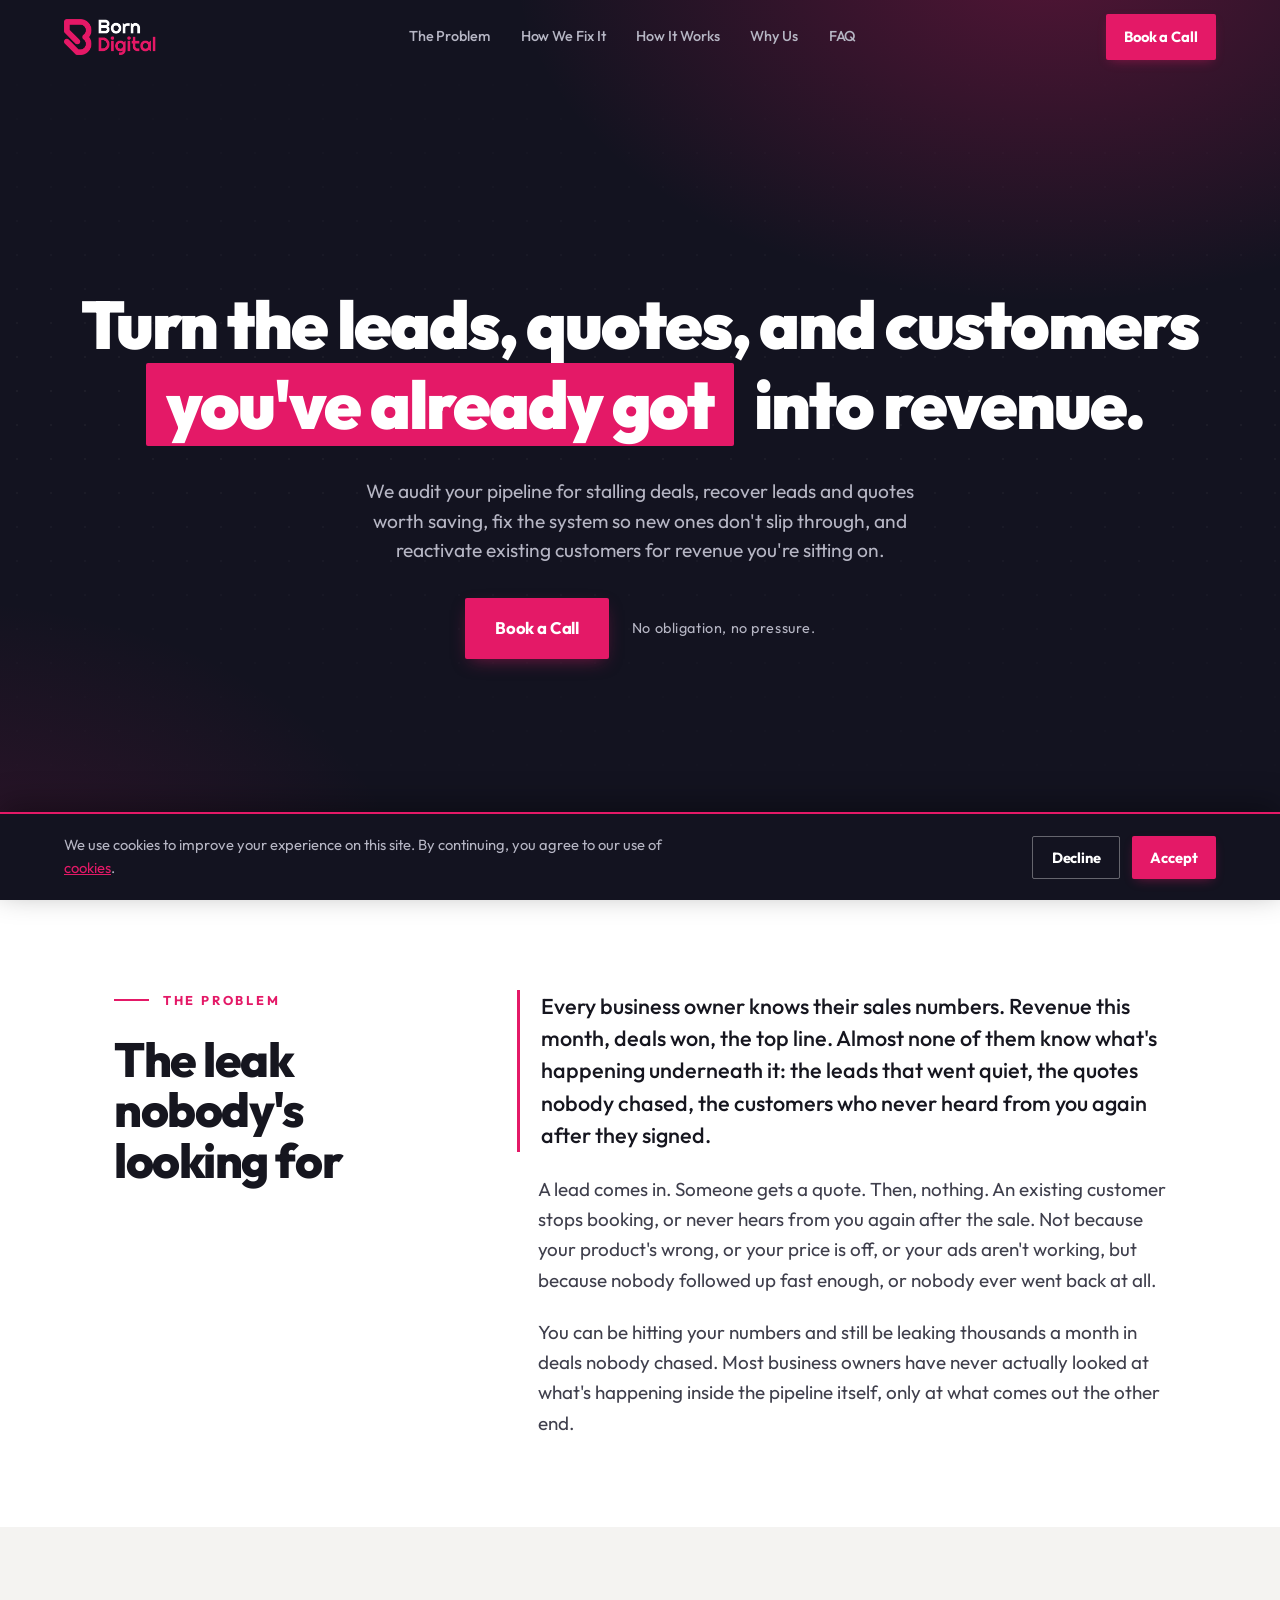
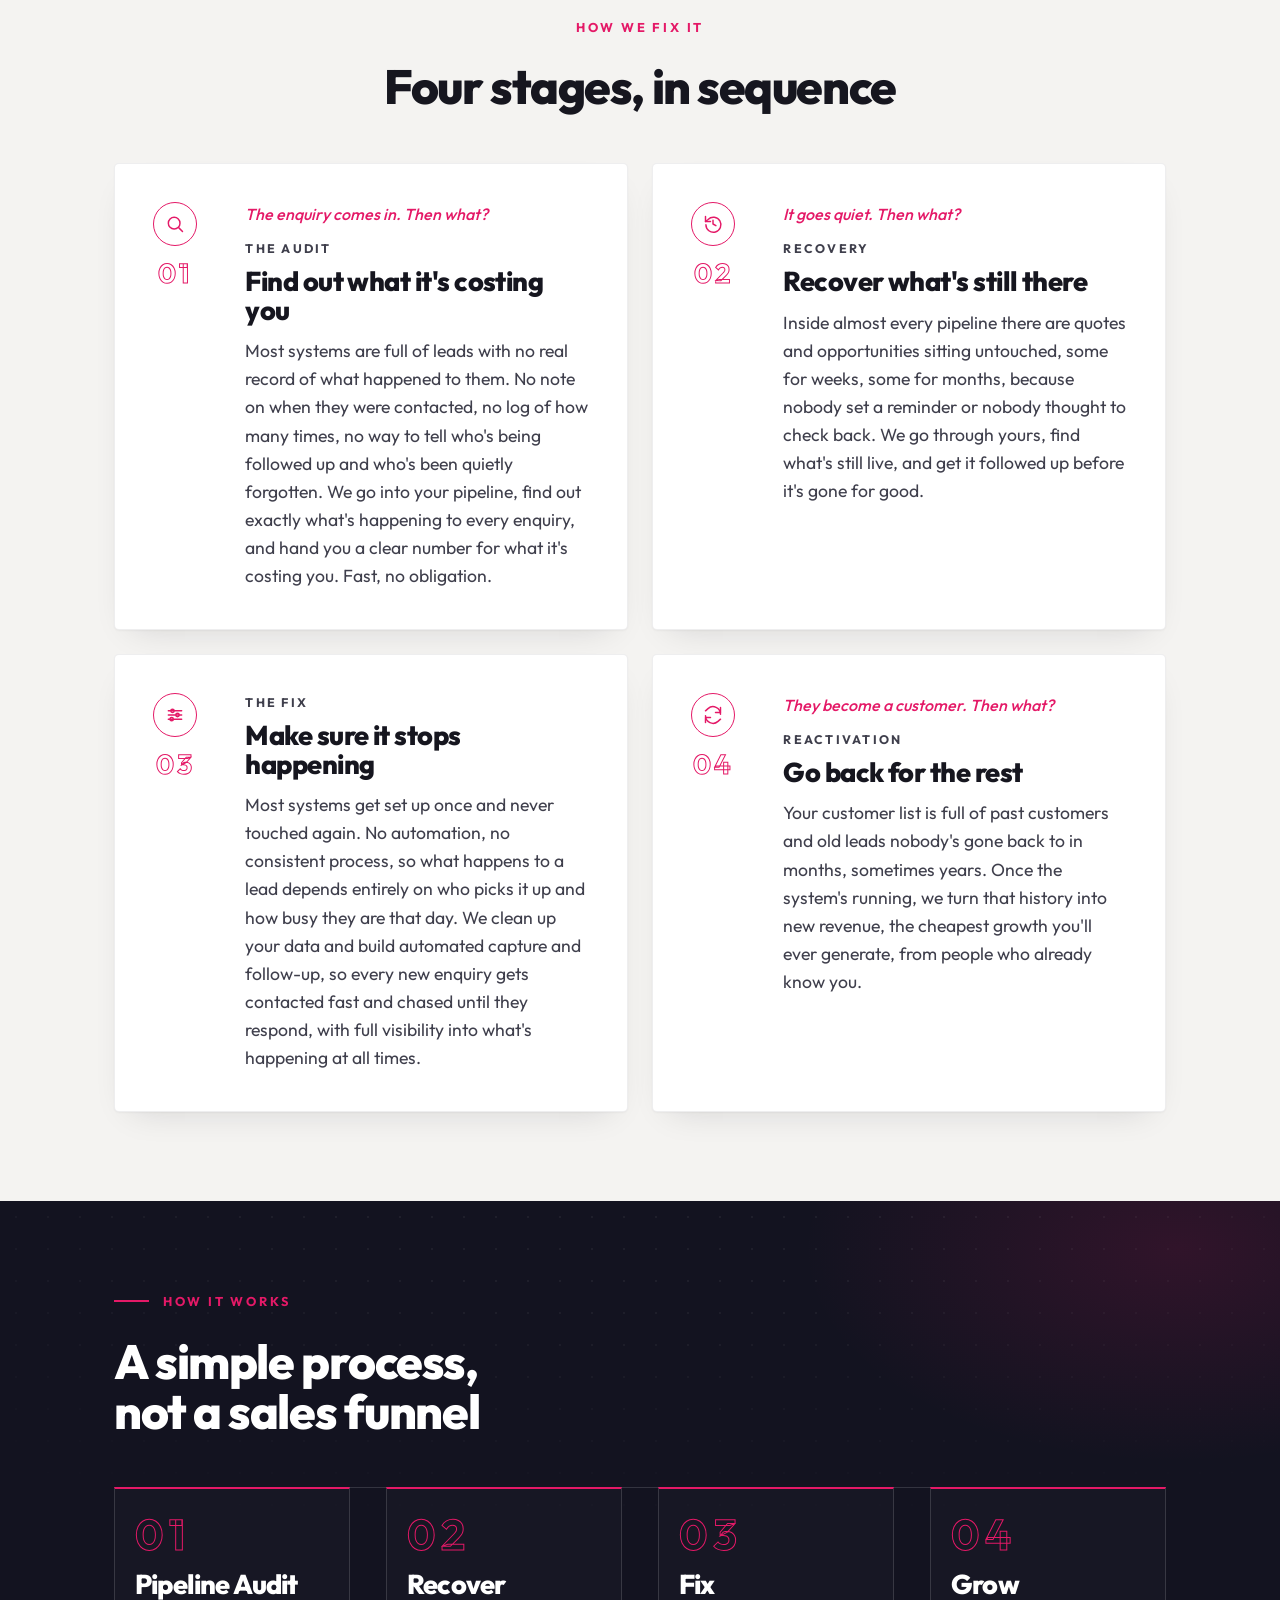
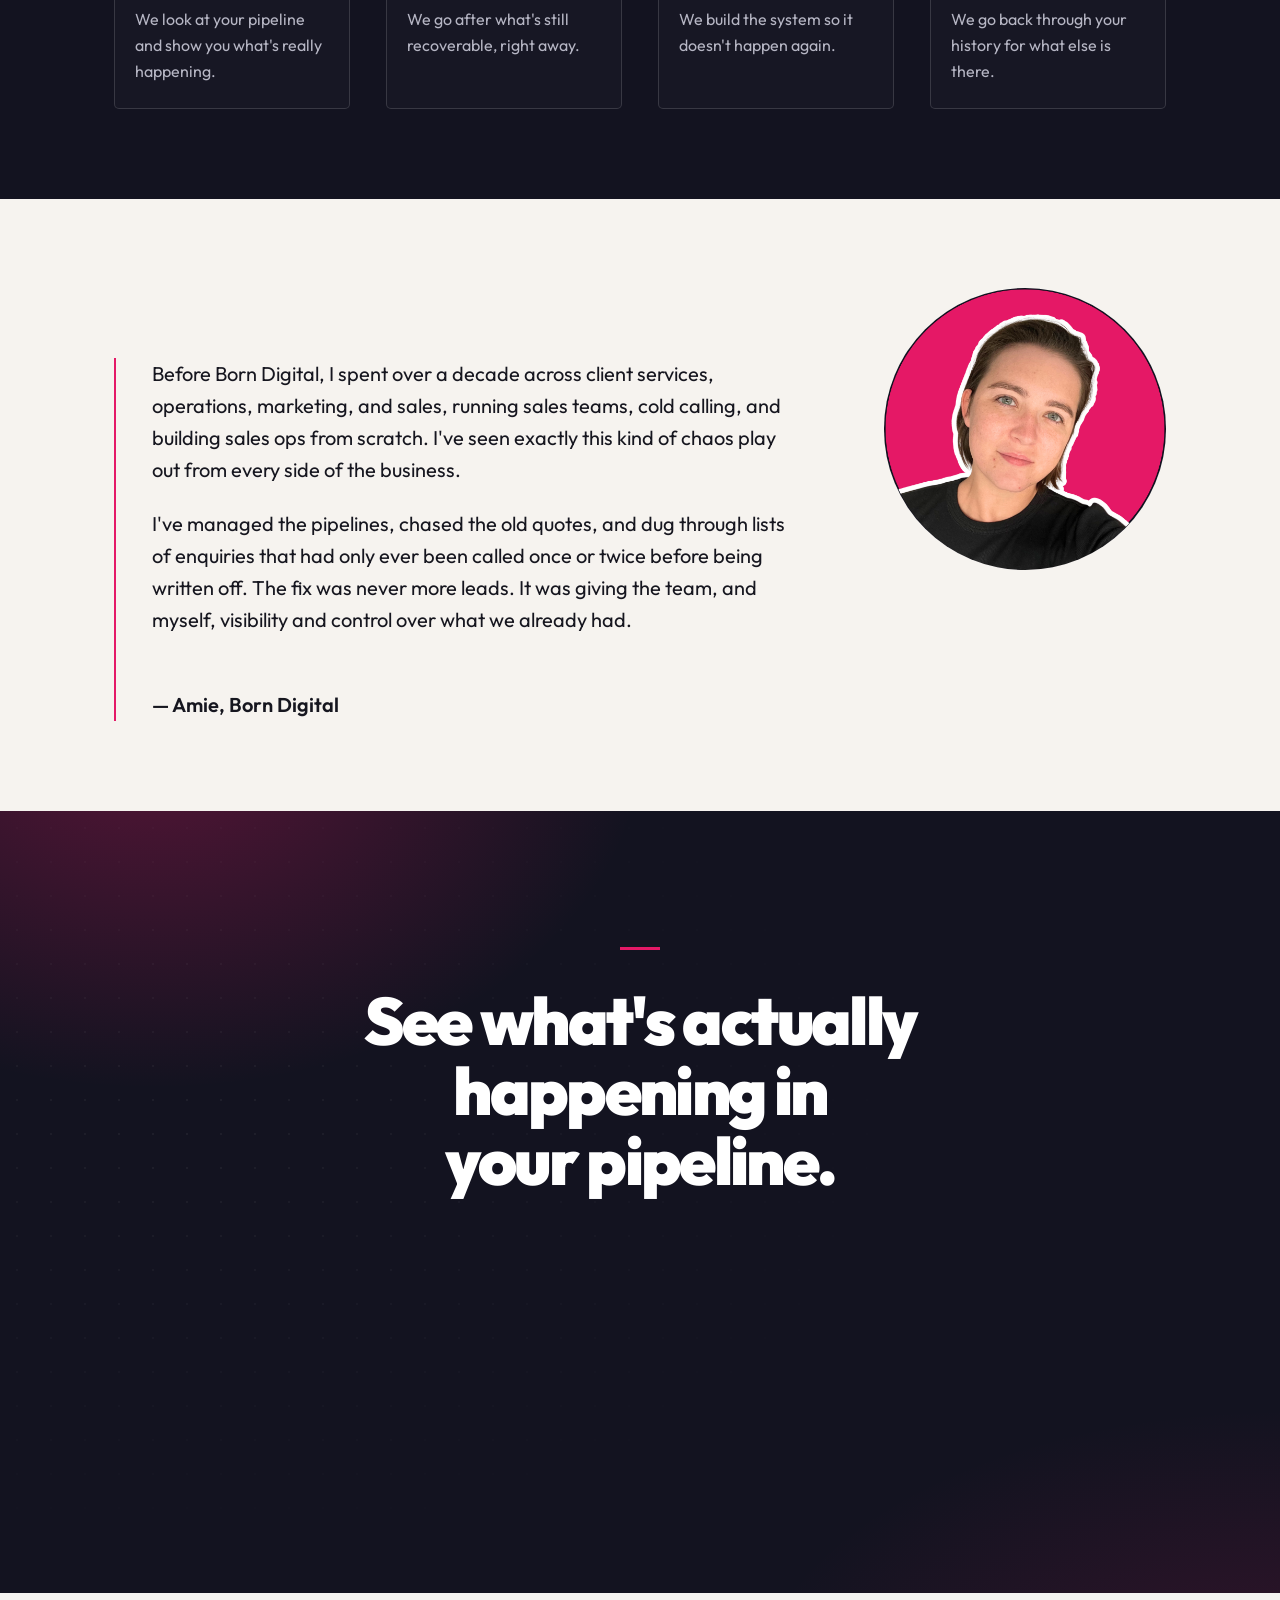
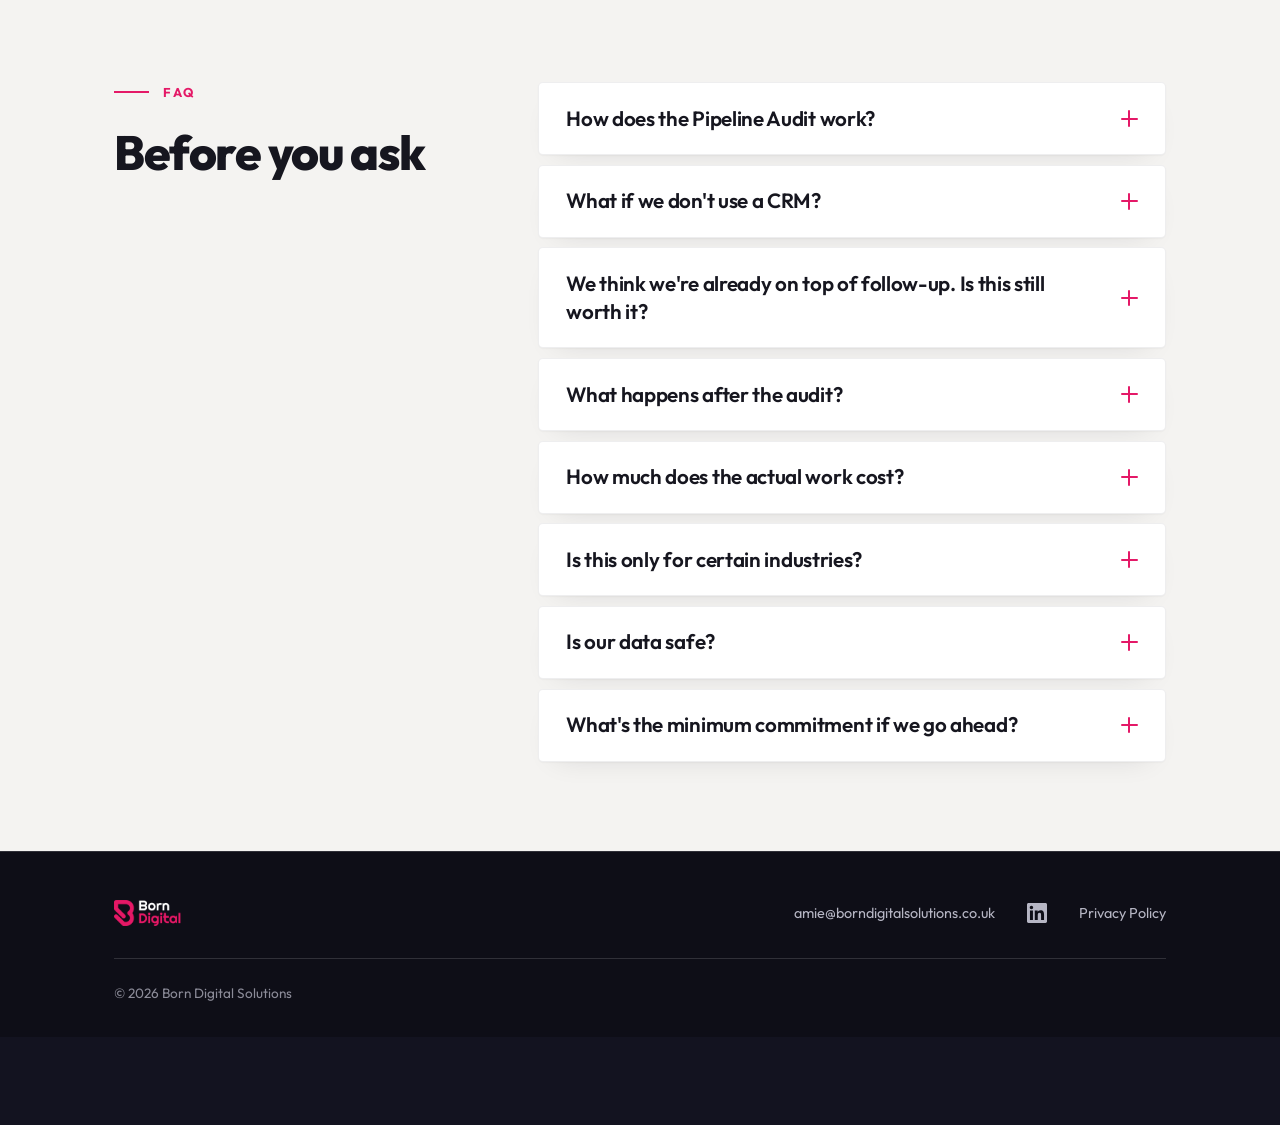
==== commit 1bc11e4b: "Rename index_4.html to index.html" ====
--- a/index.html
+++ b/index.html
@@ -222,7 +222,7 @@
       .do__head, .stage,
       .how__head, .step,
       .why__portrait, .why h2, .why__body,
-      .final__rule, .final h2, .final .wrap > p, .final .btn,
+      .final__rule, .final h2, .final__text p,
       .faq__head, .faq__item
     ){
       opacity:0;
@@ -236,7 +236,7 @@
       .do__head, .stage,
       .how__head, .step,
       .why__portrait, .why h2, .why__body,
-      .final__rule, .final h2, .final .wrap > p, .final .btn,
+      .final__rule, .final h2, .final__text p,
       .faq__head, .faq__item
     ).is-visible{
       opacity:1;
@@ -572,12 +572,20 @@
     mask-image:radial-gradient(80% 80% at 15% 40%, #000, transparent 75%);
     pointer-events:none;
   }
-  .final .wrap{position:relative;z-index:1;max-width:46rem;margin-inline:0}
+  .final .wrap{position:relative;z-index:1}
+  .final__stack{
+    display:flex;
+    flex-direction:column;
+    align-items:center;
+    text-align:center;
+    gap:clamp(2.5rem,5vw,3.5rem);
+  }
+  .final__text{max-width:46rem}
   .final__rule{
     width:2.5rem;
     height:3px;
     background:var(--pink);
-    margin:0 0 clamp(1.5rem,3.5vw,2.25rem);
+    margin:0 auto clamp(1.5rem,3.5vw,2.25rem);
   }
   .final h2{
     font-size:var(--fs-h2-lg);
@@ -589,7 +597,16 @@
     font-size:clamp(1.05rem,1rem + 0.4vw,1.3rem);
     color:var(--on-dark-soft);
   }
-  .final .btn{margin-top:2.25rem}
+  .final__form{
+    width:100%;
+    max-width:34rem;
+  }
+  .final__form iframe{
+    width:100%;
+    height:752px;
+    display:block;
+    border:none;
+  }
 
   /* ---------- FAQ ---------- */
   .faq{background:#f4f3f1;color:var(--ink)}
@@ -990,17 +1007,37 @@
 
   <!-- 6. FINAL CTA -->
   <section class="final" id="audit" aria-labelledby="final-heading">
-    <div class="wrap">
-      <div class="final__rule"></div>
-      <h2 id="final-heading">See what's actually happening in your pipeline.</h2>
-      <p>A quick conversation to see if a Pipeline Audit makes sense for your business.</p>
-      <a href=""
-         class="btn js-calendly"
-         onclick="Calendly.initPopupWidget({url: 'https://calendly.com/amie-borndigitalsolutions/30min'});return false;">
-        Book a Call
-      </a>
+    <div class="wrap final__stack">
+      <div class="final__text">
+        <div class="final__rule"></div>
+        <h2 id="final-heading">See what's actually happening in your pipeline.</h2>
+        <p>A quick conversation to see if a Pipeline Audit makes sense for your business.</p>
+      </div>
+      <div class="final__form">
+        <iframe
+          src="https://api.leadconnectorhq.com/widget/form/FDfAB7ZY7MoPbOo5Hfqr"
+          style="width:100%;height:100%;border:none;border-radius:2px"
+          id="inline-FDfAB7ZY7MoPbOo5Hfqr"
+          data-layout="{'id':'INLINE'}"
+          data-trigger-type="alwaysShow"
+          data-trigger-value=""
+          data-activation-type="alwaysActivated"
+          data-activation-value=""
+          data-deactivation-type="neverDeactivate"
+          data-deactivation-value=""
+          data-form-name="Born Digital Contact Form"
+          data-height="752"
+          data-layout-iframe-id="inline-FDfAB7ZY7MoPbOo5Hfqr"
+          data-form-id="FDfAB7ZY7MoPbOo5Hfqr"
+          data-cookie-consent="true"
+          data-cookie-consent-provider="auto"
+          title="Born Digital Contact Form"
+        >
+        </iframe>
+      </div>
     </div>
   </section>
+  <script src="https://link.msgsndr.com/js/form_embed.js"></script>
 
   <!-- 7. FAQ -->
   <section class="faq" id="faq" aria-labelledby="faq-heading">
@@ -1194,7 +1231,7 @@
               '.do__head, .stage,' +
               '.how__head, .step,' +
               '.why__portrait, .why h2, .why__body,' +
-              '.final__rule, .final h2, .final .wrap > p, .final .btn,' +
+              '.final__rule, .final h2, .final__text p,' +
               '.faq__head, .faq__item';
     var els = Array.prototype.slice.call(document.querySelectorAll(SEL));
     if(!els.length) return;
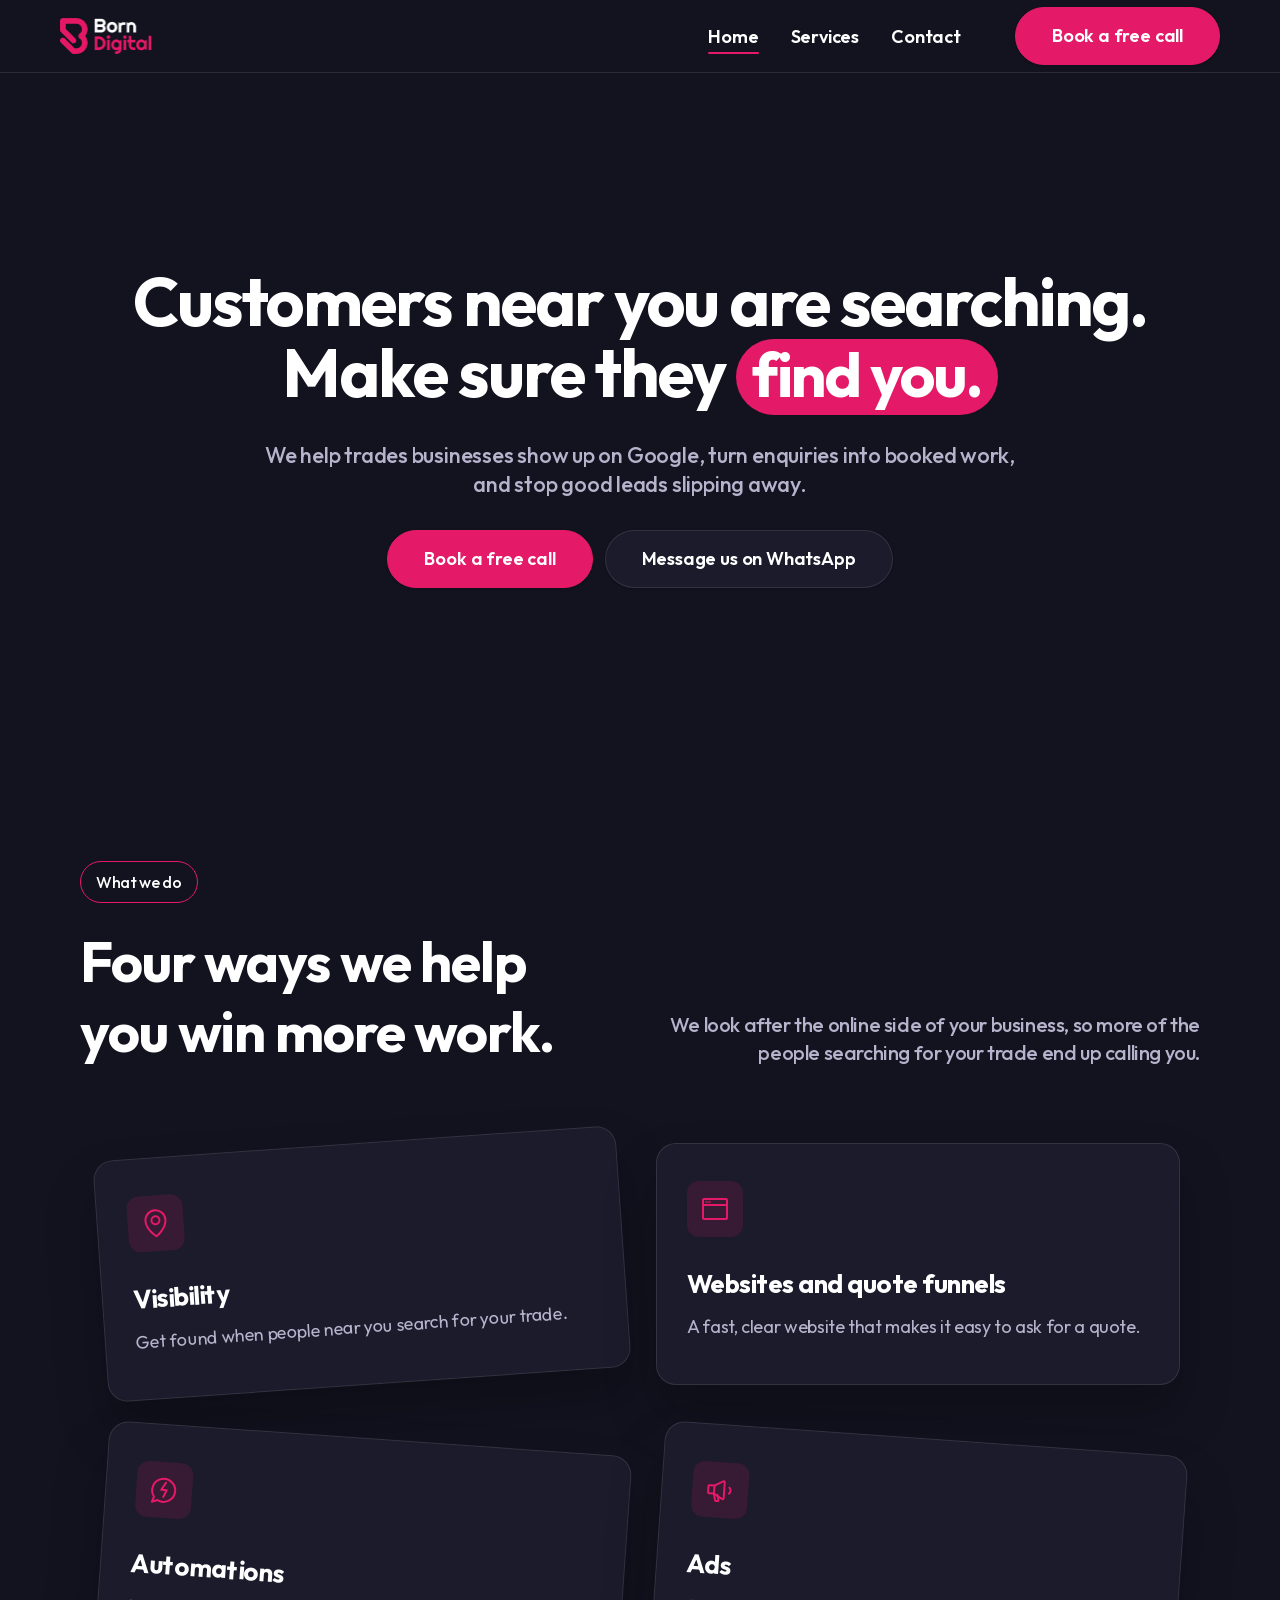
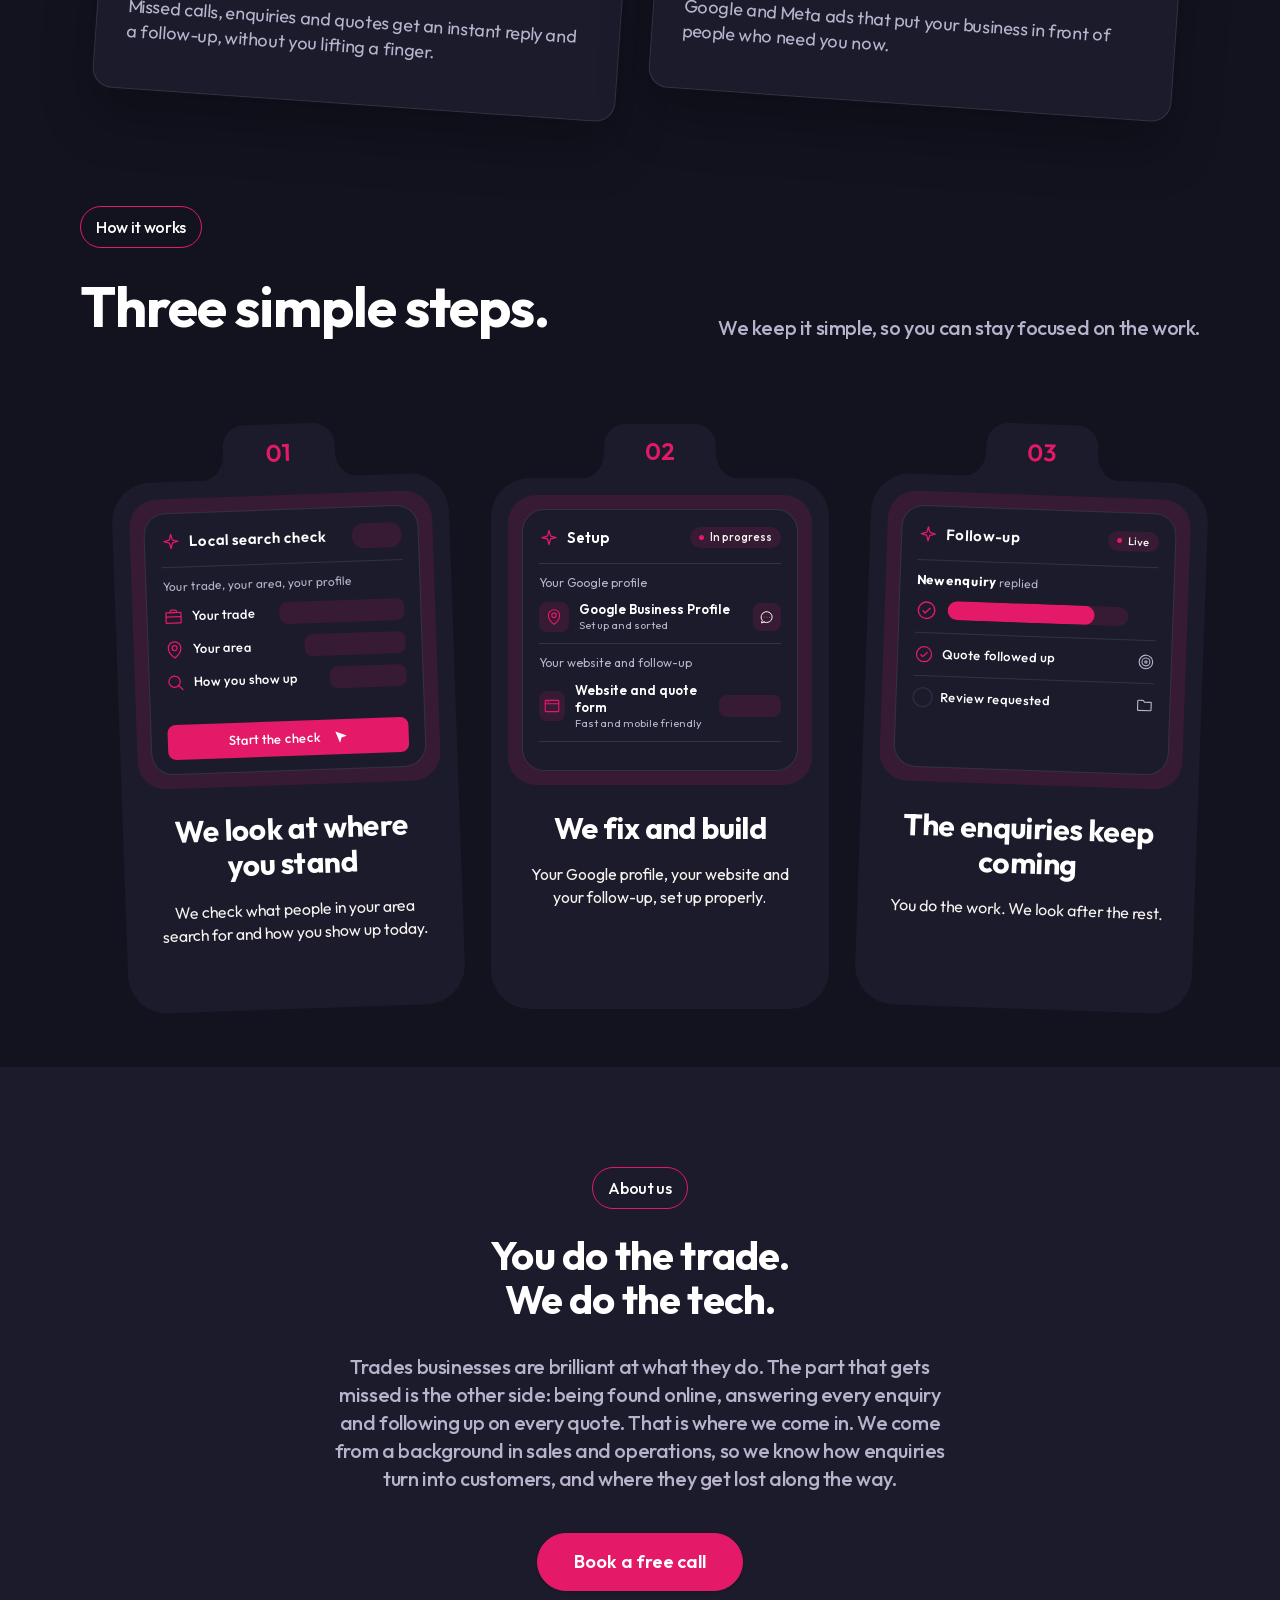
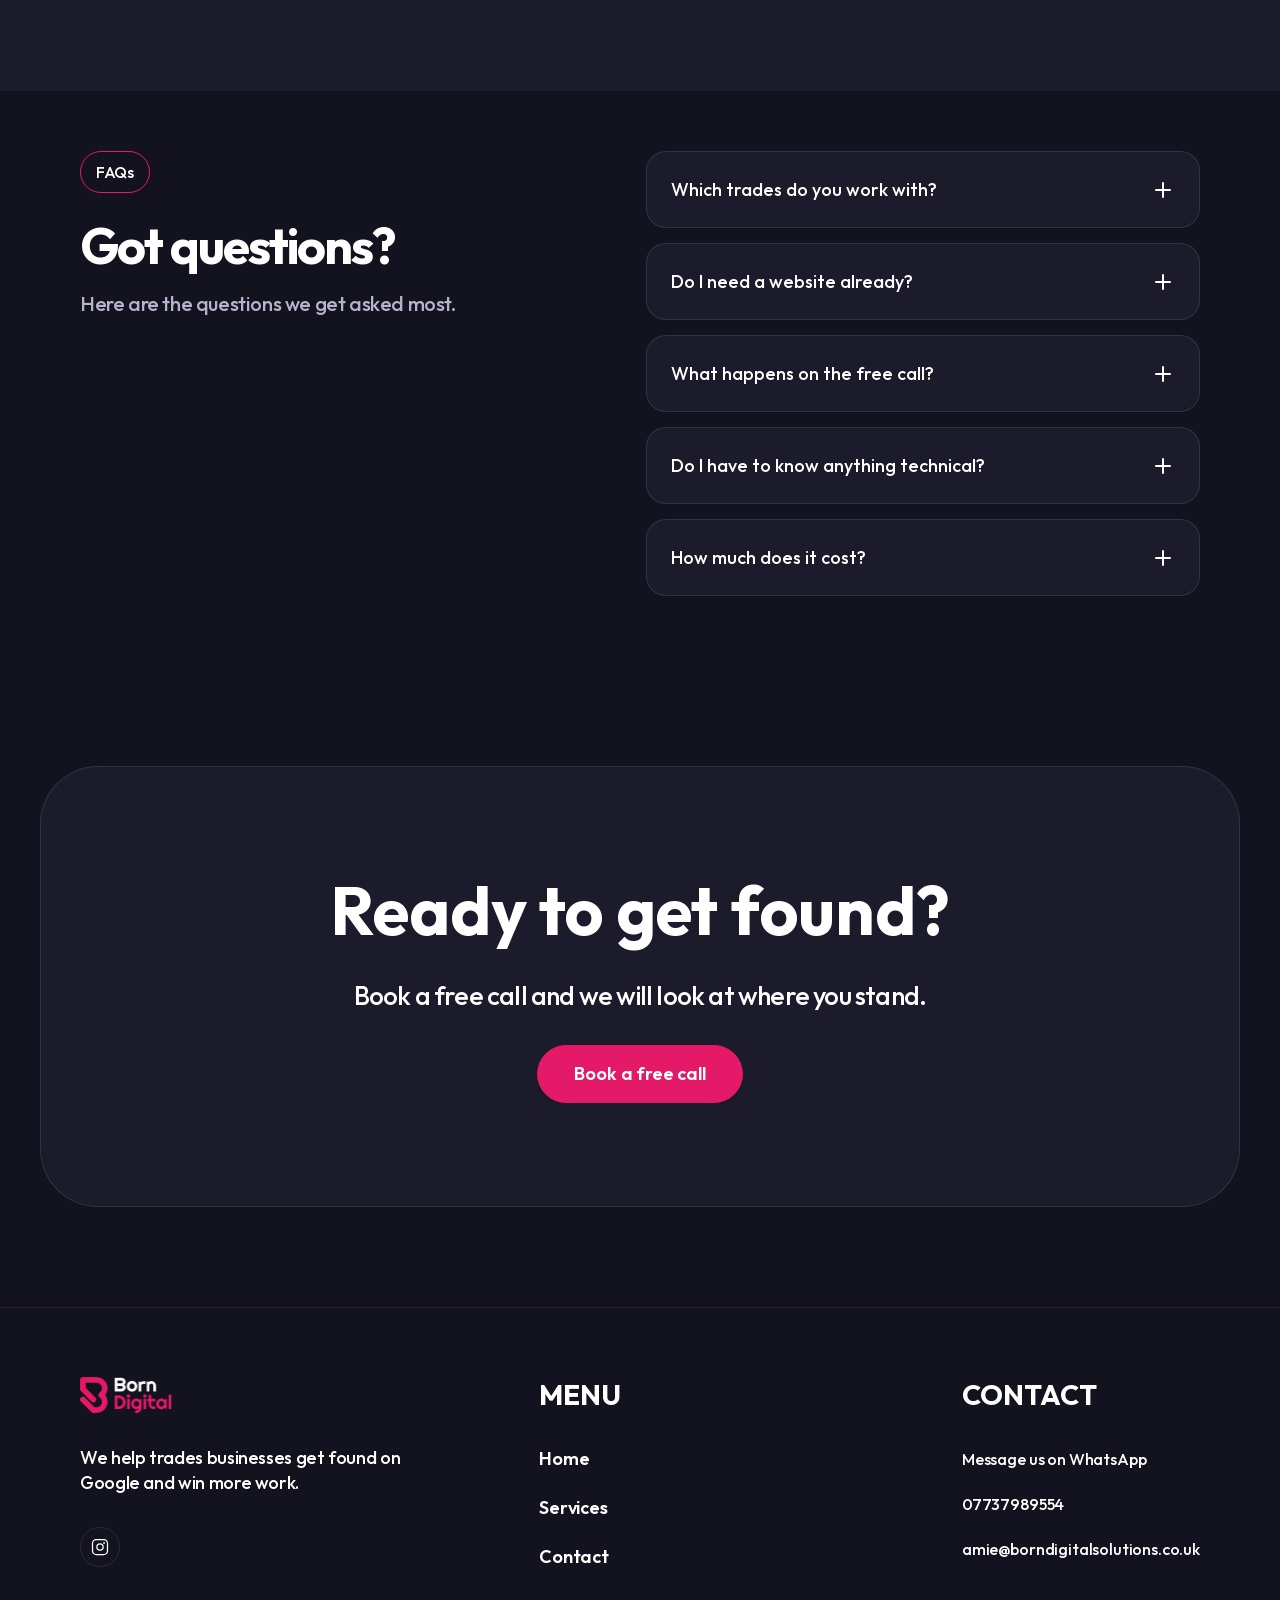
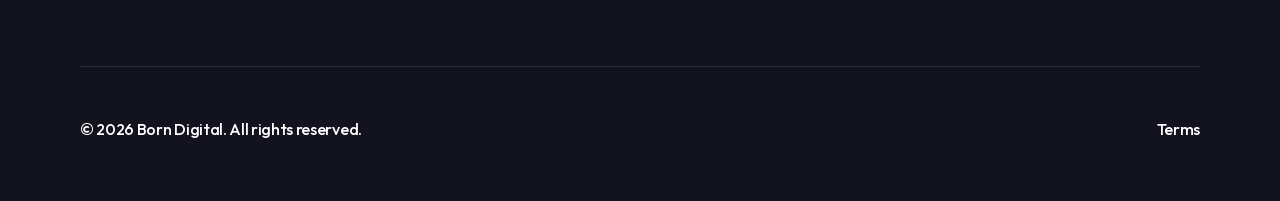
==== commit 39cf31b4: "Add files via upload" ====
--- a/index.html
+++ b/index.html
@@ -1,1374 +1,306 @@
-<!DOCTYPE html>
-<html lang="en">
+<!doctype html>
+<html lang="en-GB">
 <head>
-<meta charset="UTF-8">
-<meta name="viewport" content="width=device-width, initial-scale=1">
-<title>Born Digital — Pipeline Audit</title>
-<meta name="description" content="We audit your sales pipeline to find exactly where deals are stalling, recover the leads and quotes still worth saving, and build the system that stops new ones slipping through.">
-<meta name="theme-color" content="#131320">
-<link rel="icon" type="image/svg+xml" href="assets/favicon.svg">
-<meta property="og:title" content="Born Digital — Turn the leads, quotes, and customers you've already got into revenue.">
-<meta property="og:description" content="Find out exactly what's happening in your pipeline.">
-<meta property="og:type" content="website">
-
-<link rel="preconnect" href="https://fonts.googleapis.com">
-<link rel="preconnect" href="https://fonts.gstatic.com" crossorigin>
-<link href="https://fonts.googleapis.com/css2?family=Outfit:wght@300;400;500;600;700;800;900&display=swap" rel="stylesheet">
-
-<!-- Calendly widget (loaded once) -->
-<link href="https://assets.calendly.com/assets/external/widget.css" rel="stylesheet">
-<script src="https://assets.calendly.com/assets/external/widget.js" type="text/javascript" async></script>
-
-<script>document.documentElement.classList.add('js')</script>
-
-<style>
-  :root{
-    --navy:#131320;
-    --navy-deep:#0e0e17;
-    --navy-raise:#1b1b2b;
-    --pink:#e41967;
-    --pink-bright:#ff2f83;
-    --paper:#f6f3ef;
-    --white:#ffffff;
-    --ink:#16161f;
-    --ink-soft:#3f3f4c;
-    --on-dark:#ffffff;
-    --on-dark-soft:#b6b6c4;
-    --line-dark:rgba(255,255,255,.14);
-    --line-light:rgba(20,20,32,.12);
-    --wrap:1180px;
-    --pad:clamp(1.25rem, 5vw, 4rem);
-
-    /* Type scale — one deliberate ramp for the whole page */
-    --fs-h1:clamp(2.2rem, 1.5rem + 2.9vw, 3.75rem);
-    --fs-h2:clamp(1.9rem, 1.5rem + 1.9vw, 3rem);
-    --fs-h2-lg:clamp(2.3rem, 1.6rem + 3.2vw, 4.4rem);
-    --fs-h3:clamp(1.35rem, 1.2rem + 0.7vw, 1.7rem);
-  }
-
-  *,*::before,*::after{box-sizing:border-box}
-  html{scroll-behavior:smooth}
-  @media (prefers-reduced-motion:reduce){html{scroll-behavior:auto}}
-
-  body{
-    margin:0;
-    font-family:"Outfit", ui-sans-serif, system-ui, -apple-system, "Segoe UI", Roboto, Helvetica, Arial, sans-serif;
-    background:var(--navy);
-    color:var(--ink);
-    font-size:clamp(1rem, 0.95rem + 0.3vw, 1.15rem);
-    line-height:1.6;
-    -webkit-font-smoothing:antialiased;
-    text-rendering:optimizeLegibility;
-    overflow-x:hidden;
-  }
-
-  h1,h2,h3{
-    margin:0;
-    font-weight:800;
-    line-height:1.05;
-    letter-spacing:-0.03em;
-    overflow-wrap:break-word;
-  }
-  h2{text-wrap:balance}
-
-  p{margin:0}
-  a{color:inherit}
-  img{max-width:100%;display:block}
-
-  .wrap{max-width:var(--wrap);margin-inline:auto;padding-inline:var(--pad)}
-
-  section{padding-block:clamp(4rem, 7vw, 6.75rem)}
-  [id]{scroll-margin-top:76px}
-
-  .eyebrow{
-    display:flex;
-    align-items:center;
-    gap:.85rem;
-    font-size:.8rem;
-    font-weight:700;
-    letter-spacing:.22em;
-    text-transform:uppercase;
-    color:var(--pink);
-    margin-bottom:1.5rem;
-  }
-  .eyebrow::before{
-    content:"";
-    width:2.2rem;
-    height:2px;
-    background:var(--pink);
-    flex:none;
-  }
-
-  /* ---------- Buttons ---------- */
-  .btn{
-    display:inline-flex;
-    align-items:center;
-    justify-content:center;
-    gap:.6rem;
-    background:var(--pink);
-    color:#fff;
-    font-family:inherit;
-    font-size:1.05rem;
-    font-weight:700;
-    letter-spacing:-0.01em;
-    text-decoration:none;
-    padding:1.05rem 1.9rem;
-    border:0;
-    border-radius:2px;
-    cursor:pointer;
-    box-shadow:0 6px 18px -6px rgba(228,25,103,.5);
-    transition:background .18s ease, transform .18s ease, box-shadow .18s ease;
-  }
-  .btn:hover{
-    background:var(--pink-bright);
-    transform:translateY(-2px);
-    box-shadow:0 16px 32px -10px rgba(228,25,103,.6);
-  }
-  .btn:active{transform:translateY(0);box-shadow:0 6px 18px -6px rgba(228,25,103,.5)}
-  .btn:focus-visible{outline:3px solid #fff;outline-offset:3px}
-  .btn--sm{padding:.7rem 1.15rem;font-size:.92rem;border-radius:2px;box-shadow:0 4px 12px -4px rgba(228,25,103,.45)}
-  .btn--ghost{
-    background:transparent;
-    color:var(--on-dark);
-    border:1.5px solid rgba(255,255,255,.35);
-    box-shadow:none;
-  }
-  .btn--ghost:hover{
-    background:rgba(255,255,255,.08);
-    border-color:rgba(255,255,255,.55);
-    color:#fff;
-    box-shadow:none;
-  }
-  .btn--ghost:active{background:rgba(255,255,255,.04)}
-
-  /* ---------- Header / sticky nav ---------- */
-  .site-header{
-    position:fixed;
-    inset:0 0 auto 0;
-    z-index:50;
-    display:flex;
-    align-items:center;
-    justify-content:space-between;
-    gap:clamp(1rem, 3vw, 2.5rem);
-    padding:.85rem var(--pad);
-    transition:background .25s ease, box-shadow .25s ease, padding .25s ease, border-color .25s ease;
-    border-bottom:1px solid transparent;
-  }
-  .site-header.scrolled{
-    background:rgba(15,15,24,.9);
-    backdrop-filter:blur(12px) saturate(1.2);
-    -webkit-backdrop-filter:blur(12px) saturate(1.2);
-    border-bottom-color:var(--line-dark);
-    padding-block:.6rem;
-  }
-  .site-header__logo{flex:none;display:block;transition:opacity .2s ease}
-  .site-header__logo:hover{opacity:.72}
-  .site-header__logo img{height:30px;width:auto;transition:height .25s ease}
-  @media (min-width:640px){.site-header__logo img{height:36px}}
-  .site-header.scrolled .site-header__logo img{height:28px}
-
-  .site-nav{
-    display:flex;
-    align-items:center;
-    gap:clamp(1rem, 2.4vw, 2.1rem);
-    margin-inline:auto;
-  }
-  .site-nav a{
-    position:relative;
-    font-size:.9rem;
-    font-weight:500;
-    letter-spacing:-0.005em;
-    color:var(--on-dark-soft);
-    text-decoration:none;
-    padding-block:.35rem;
-    white-space:nowrap;
-    transition:color .15s ease;
-  }
-  .site-nav a::after{
-    content:"";
-    position:absolute;
-    left:0;right:100%;bottom:0;
-    height:2px;
-    background:var(--pink);
-    transition:right .2s ease;
-  }
-  .site-nav a:hover,
-  .site-nav a:focus-visible,
-  .site-nav a.is-active{color:#fff;outline:none}
-  .site-nav a:hover::after,
-  .site-nav a:focus-visible::after,
-  .site-nav a.is-active::after{right:0}
-
-  .site-header .btn--sm{flex:none}
-
-  @media (max-width:960px){
-    .site-nav{display:none}
-  }
-  @media (max-width:460px){
-    .site-header{padding-inline:.9rem;gap:.5rem}
-    .site-header__logo img{height:24px}
-    .site-header.scrolled .site-header__logo img{height:22px}
-    .site-header .btn--sm{font-size:.7rem;padding:.5rem .65rem;letter-spacing:0;white-space:nowrap}
-  }
-  @media (max-width:360px){
-    .site-header .btn--sm{font-size:.64rem;padding:.45rem .55rem}
-  }
-
-  /* ---------- Scroll-reveal ---------- */
-  @media (prefers-reduced-motion:no-preference){
-    html.js :is(
-      .hero h1, .hero__sub, .hero__cta,
-      .problem__head, .problem__body > p,
-      .do__head, .stage,
-      .how__head, .step,
-      .why__portrait, .why h2, .why__body,
-      .final__rule, .final h2, .final__text p,
-      .faq__head, .faq__item
-    ){
-      opacity:0;
-      transform:translateY(22px);
-      transition:opacity .7s cubic-bezier(.2,.6,.25,1), transform .7s cubic-bezier(.2,.6,.25,1);
-      transition-delay:var(--reveal-delay,0s);
-    }
-    html.js :is(
-      .hero h1, .hero__sub, .hero__cta,
-      .problem__head, .problem__body > p,
-      .do__head, .stage,
-      .how__head, .step,
-      .why__portrait, .why h2, .why__body,
-      .final__rule, .final h2, .final__text p,
-      .faq__head, .faq__item
-    ).is-visible{
-      opacity:1;
-      transform:none;
-    }
-  }
-
-  /* Subtle dot-grid texture for the dark sections */
-  .tex{position:relative;isolation:isolate}
-  .tex > *{position:relative;z-index:1}
-  .tex::before{
-    content:"";
-    position:absolute;
-    inset:0;
-    z-index:0;
-    background-image:radial-gradient(rgba(255,255,255,.05) 1px, transparent 1.4px);
-    background-size:32px 32px;
-    -webkit-mask-image:radial-gradient(120% 80% at 50% 0%, #000 20%, transparent 75%);
-    mask-image:radial-gradient(120% 80% at 50% 0%, #000 20%, transparent 75%);
-    pointer-events:none;
-  }
-
-  /* ---------- Hero ---------- */
-  .hero{
-    position:relative;
-    background:
-      radial-gradient(60% 55% at 82% -5%, rgba(228,25,103,.30), transparent 70%),
-      radial-gradient(55% 55% at -5% 105%, rgba(228,25,103,.16), transparent 70%),
-      var(--navy);
-    color:var(--on-dark);
-    padding-top:clamp(6.5rem, 13vh, 8rem);
-    padding-bottom:clamp(3.5rem, 8vh, 5.5rem);
-    min-height:100svh;
-    display:flex;
-    align-items:center;
-    overflow:hidden;
-  }
-  .hero::after{
-    content:"";
-    position:absolute;
-    inset:0;
-    z-index:0;
-    background-image:radial-gradient(rgba(255,255,255,.045) 1px, transparent 1.4px);
-    background-size:34px 34px;
-    -webkit-mask-image:linear-gradient(180deg, transparent, #000 45%, transparent 92%);
-    mask-image:linear-gradient(180deg, transparent, #000 45%, transparent 92%);
-    pointer-events:none;
-  }
-  .hero__inner{max-width:96rem;margin-inline:auto;text-align:center;position:relative;z-index:1}
-  .hero h1{
-    max-width:78rem;
-    margin-inline:auto;
-    font-size:clamp(1.7rem, .85rem + 4.2vw, 4.2rem);
-    font-weight:900;
-    letter-spacing:-0.03em;
-    line-height:1.14;
-    text-wrap:balance;
-  }
-  .hero h1 .highlight{
-    background:var(--pink);
-    padding:.05em .3em;
-    border-radius:2px;
-    -webkit-box-decoration-break:clone;
-    box-decoration-break:clone;
-  }
-  @media (min-width:600px){
-    .hero h1 .highlight{
-      display:inline-block;
-      white-space:nowrap;
-      margin-inline:.15em;
-    }
-  }
-  .hero__sub{
-    margin-inline:auto;
-    margin-top:clamp(1.25rem, 2.6vw, 1.9rem);
-    max-width:46ch;
-    font-size:clamp(1rem, 0.95rem + 0.35vw, 1.2rem);
-    font-weight:400;
-    line-height:1.55;
-    color:var(--on-dark-soft);
-  }
-  .hero__cta{
-    margin-top:clamp(1.4rem, 2.6vw, 2rem);
-    display:flex;
-    flex-wrap:wrap;
-    align-items:center;
-    justify-content:center;
-    gap:.85rem 1.4rem;
-  }
-  .hero__note{
-    font-size:.9rem;
-    letter-spacing:.04em;
-    color:var(--on-dark-soft);
-  }
-
-  /* ---------- The Problem ---------- */
-  .problem{background:var(--white);color:var(--ink)}
-  .problem__grid{display:grid;grid-template-columns:1fr;gap:2rem}
-  .problem h2{
-    font-size:var(--fs-h2);
-    max-width:16ch;
-  }
-  .problem__body{display:grid;gap:1.4rem;font-size:clamp(1.05rem,1rem + 0.3vw,1.18rem);color:var(--ink-soft);max-width:60ch}
-  .problem__body p:first-child{
-    color:var(--ink);
-    font-weight:500;
-    font-size:clamp(1.15rem,1.05rem + 0.5vw,1.35rem);
-    line-height:1.5;
-    border-left:3px solid var(--pink);
-    padding-left:1.3rem;
-    margin-left:-1.3rem;
-  }
-  @media (min-width:900px){
-    .problem__grid{
-      grid-template-columns:minmax(0,21rem) minmax(0,40rem);
-      gap:clamp(3rem,7vw,5.5rem);
-      align-items:start;
-    }
-    .problem__head{position:sticky;top:5.5rem}
-  }
-
-  /* ---------- What We Do ---------- */
-  .do{background:#f4f3f1;color:var(--ink)}
-  .do__head{max-width:52ch;margin:0 auto clamp(2.25rem,4vw,3.25rem);text-align:center}
-  .do__head .eyebrow{justify-content:center}
-  .do__head .eyebrow::before{display:none}
-  .do__head h2{font-size:var(--fs-h2)}
-  .stages{
-    display:grid;
-    grid-template-columns:repeat(2, 1fr);
-    gap:clamp(1rem,2vw,1.5rem);
-    max-width:70rem;
-    margin-inline:auto;
-  }
-  @media (max-width:860px){
-    .stages{grid-template-columns:1fr}
-  }
-  .stage{
-    display:grid;
-    grid-template-columns:2.75rem minmax(0, 1fr);
-    justify-content:start;
-    column-gap:clamp(1.75rem,4vw,3rem);
-    padding:clamp(1.6rem,3.2vw,2.4rem) clamp(1.4rem,3.2vw,2.4rem);
-    background:var(--white);
-    border:1px solid rgba(20,20,32,.07);
-    border-radius:5px;
-    box-shadow:0 1px 2px rgba(20,20,32,.04), 0 14px 34px -18px rgba(20,20,32,.16);
-    transition:transform .28s ease, box-shadow .28s ease, border-color .28s ease;
-  }
-  .stage:hover{
-    transform:translateY(-4px);
-    box-shadow:0 2px 4px rgba(20,20,32,.05), 0 28px 52px -22px rgba(20,20,32,.3);
-    border-color:rgba(228,25,103,.4);
-  }
-  .stage__marker{
-    display:flex;
-    flex-direction:column;
-    align-items:center;
-    gap:.85rem;
-  }
-  .stage__badge{
-    display:grid;
-    place-items:center;
-    width:2.75rem;
-    height:2.75rem;
-    flex:none;
-    border:1.5px solid var(--pink);
-    border-radius:50%;
-    color:var(--pink);
-    transition:background .25s ease, color .25s ease, transform .25s ease;
-  }
-  .stage:hover .stage__badge{background:var(--pink);color:#fff;transform:rotate(-6deg)}
-  .stage__badge svg{width:1.25rem;height:1.25rem;display:block;stroke:currentColor;fill:none}
-  .stage__num{
-    font-size:clamp(1.35rem,1.15rem + 0.7vw,1.7rem);
-    font-weight:700;
-    letter-spacing:.12em;
-    line-height:1;
-    color:var(--pink);
-    -webkit-text-fill-color:transparent;
-    text-fill-color:transparent;
-    -webkit-text-stroke:1px var(--pink);
-    text-stroke:1px var(--pink);
-    transition:-webkit-text-fill-color .25s ease, text-fill-color .25s ease;
-  }
-  .stage:hover .stage__num{-webkit-text-fill-color:var(--pink);text-fill-color:var(--pink)}
-  .stage__callback{
-    font-style:italic;
-    font-weight:500;
-    color:var(--pink);
-    font-size:1rem;
-    margin-bottom:.7rem;
-  }
-  .stage__label{
-    font-size:.78rem;font-weight:700;letter-spacing:.18em;text-transform:uppercase;
-    color:var(--ink-soft);margin-bottom:.5rem;
-  }
-  .stage h3{
-    font-size:var(--fs-h3);
-    margin-bottom:.8rem;
-    letter-spacing:-0.02em;
-  }
-  .stage__body{color:var(--ink-soft);font-size:clamp(1rem,.98rem + 0.2vw,1.1rem)}
-  @media (max-width:600px){
-    .stage{grid-template-columns:1fr;row-gap:1.1rem}
-    .stage__marker{flex-direction:row;width:auto;gap:1rem}
-  }
-
-  /* ---------- How It Works ---------- */
-  .how{
-    background:
-      radial-gradient(45% 55% at 92% 8%, rgba(228,25,103,.14), transparent 65%),
-      var(--navy);
-    color:var(--on-dark);
-  }
-  .how__head{max-width:46ch;margin-bottom:clamp(2.25rem,4vw,3.25rem)}
-  .how__head h2{font-size:var(--fs-h2)}
-  .steps{
-    list-style:none;
-    margin:0;
-    padding:0;
-    display:grid;
-    grid-template-columns:repeat(4,1fr);
-    gap:clamp(1.25rem,3vw,2.25rem);
-    position:relative;
-  }
-  .steps::before{
-    content:"";
-    position:absolute;
-    left:0;right:0;top:0;
-    height:1px;
-    background:var(--line-dark);
-  }
-  .step{
-    position:relative;
-    border-top:2px solid var(--pink);
-    border-right:1px solid var(--line-dark);
-    border-bottom:1px solid var(--line-dark);
-    border-left:1px solid var(--line-dark);
-    border-radius:0 0 5px 5px;
-    background:rgba(255,255,255,.02);
-    padding:1.5rem 1.25rem 1.5rem;
-    transition:transform .25s ease, background .25s ease;
-  }
-  .step:hover{transform:translateY(-4px);background:rgba(255,255,255,.055)}
-  .step__num{
-    font-size:clamp(2rem,1.4rem + 1.6vw,2.8rem);
-    font-weight:700;
-    line-height:1;
-    letter-spacing:.12em;
-    color:var(--pink);
-    -webkit-text-fill-color:transparent;
-    text-fill-color:transparent;
-    -webkit-text-stroke:1px var(--pink);
-    text-stroke:1px var(--pink);
-    margin-bottom:.85rem;
-    transition:-webkit-text-fill-color .25s ease, text-fill-color .25s ease;
-  }
-  .step:hover .step__num{-webkit-text-fill-color:var(--pink);text-fill-color:var(--pink)}
-  .step h3{font-size:var(--fs-h3);margin-bottom:.55rem}
-  .step p{color:var(--on-dark-soft);font-size:1rem;max-width:24ch}
-  @media (max-width:860px){
-    .steps{grid-template-columns:repeat(2,1fr);gap:1.5rem}
-  }
-  @media (max-width:520px){
-    .steps{grid-template-columns:1fr;gap:.75rem}
-    .steps::before{display:none}
-    .step p{max-width:none}
-  }
-
-  /* ---------- Why Born Digital ---------- */
-  .why{background:var(--paper);color:var(--ink)}
-  .why__inner{max-width:74rem;margin-inline:0}
-  .why__grid{
-    display:grid;
-    gap:clamp(2rem,4vw,2.75rem);
-  }
-  .why__text{max-width:42rem}
-  .why__portrait{
-    width:clamp(200px, 22vw, 290px);
-    aspect-ratio:1/1;
-    border-radius:50%;
-    object-fit:cover;
-    display:block;
-  }
-  @media (min-width:900px){
-    .why__grid{
-      grid-template-columns:1fr clamp(200px, 22vw, 290px);
-      gap:clamp(2.5rem,5vw,4rem);
-      align-items:start;
-    }
-    .why__portrait{order:2}
-  }
-  .why h2{
-    font-size:clamp(1.8rem,1.4rem + 1.5vw,2.5rem);
-    font-weight:700;
-    letter-spacing:-0.02em;
-    margin-bottom:1.75rem;
-  }
-  .why__body{
-    display:grid;
-    gap:1.35rem;
-    font-size:clamp(1.05rem,1rem + 0.35vw,1.25rem);
-    line-height:1.6;
-    color:var(--ink);
-    border-left:2px solid var(--pink);
-    padding-left:clamp(1.25rem,3vw,2.25rem);
-  }
-  .why__sig{
-    margin-top:2rem;
-    font-weight:600;
-    color:var(--ink);
-  }
-
-  /* ---------- Final CTA ---------- */
-  .final{
-    position:relative;
-    background:
-      radial-gradient(55% 65% at 12% -10%, rgba(228,25,103,.32), transparent 70%),
-      radial-gradient(60% 55% at 100% 115%, rgba(228,25,103,.16), transparent 70%),
-      var(--navy);
-    color:var(--on-dark);
-    padding-block:clamp(5rem, 11vw, 8.5rem);
-    overflow:hidden;
-  }
-  .final::before{
-    content:"";
-    position:absolute;
-    inset:0;
-    background-image:radial-gradient(rgba(255,255,255,.05) 1px, transparent 1.4px);
-    background-size:34px 34px;
-    -webkit-mask-image:radial-gradient(80% 80% at 15% 40%, #000, transparent 75%);
-    mask-image:radial-gradient(80% 80% at 15% 40%, #000, transparent 75%);
-    pointer-events:none;
-  }
-  .final .wrap{position:relative;z-index:1}
-  .final__stack{
-    display:flex;
-    flex-direction:column;
-    align-items:center;
-    text-align:center;
-    gap:clamp(2.5rem,5vw,3.5rem);
-  }
-  .final__text{max-width:46rem}
-  .final__rule{
-    width:2.5rem;
-    height:3px;
-    background:var(--pink);
-    margin:0 auto clamp(1.5rem,3.5vw,2.25rem);
-  }
-  .final h2{
-    font-size:var(--fs-h2-lg);
-    font-weight:900;
-    letter-spacing:-0.04em;
-  }
-  .final p{
-    margin-top:1.35rem;
-    font-size:clamp(1.05rem,1rem + 0.4vw,1.3rem);
-    color:var(--on-dark-soft);
-  }
-  .final__form{
-    width:100%;
-    max-width:34rem;
-  }
-  .final__form iframe{
-    width:100%;
-    height:752px;
-    display:block;
-    border:none;
-  }
-
-  /* ---------- FAQ ---------- */
-  .faq{background:#f4f3f1;color:var(--ink)}
-  .faq__grid{display:grid;grid-template-columns:1fr;gap:2rem}
-  .faq h2{font-size:var(--fs-h2)}
-  .faq__list{display:grid;gap:.6rem}
-  @media (min-width:900px){
-    .faq__grid{
-      grid-template-columns:minmax(0,21rem) minmax(0,40rem);
-      gap:clamp(3rem,7vw,5.5rem);
-      align-items:start;
-    }
-    .faq__head{position:sticky;top:5.5rem}
-  }
-  .faq__item{
-    position:relative;
-    overflow:hidden;
-    background:var(--white);
-    border:1px solid rgba(20,20,32,.07);
-    border-radius:5px;
-    padding-inline:clamp(1.1rem,2.6vw,1.7rem);
-    box-shadow:0 1px 2px rgba(20,20,32,.04), 0 12px 30px -18px rgba(20,20,32,.14);
-    transition:box-shadow .25s ease, border-color .25s ease, transform .25s ease;
-  }
-  .faq__item::before{
-    content:"";
-    position:absolute;
-    left:0;top:0;bottom:0;
-    width:3px;
-    background:var(--pink);
-    transform:scaleY(0);
-    transition:transform .2s ease;
-  }
-  .faq__item:hover,
-  .faq__item:focus-within{
-    transform:translateY(-2px);
-    border-color:rgba(228,25,103,.4);
-    box-shadow:0 2px 4px rgba(20,20,32,.05), 0 22px 42px -20px rgba(20,20,32,.26);
-  }
-  .faq__item:hover::before,
-  .faq__item:focus-within::before{transform:scaleY(1)}
-  .faq__item.is-open{border-color:rgba(228,25,103,.32)}
-  .faq__item h3{margin:0}
-  .faq__trigger{
-    all:unset;
-    box-sizing:border-box;
-    width:100%;
-    cursor:pointer;
-    display:flex;
-    align-items:center;
-    justify-content:space-between;
-    gap:1.5rem;
-    padding-block:1.35rem;
-    font-family:inherit;
-    font-size:clamp(1.1rem,1.05rem + 0.3vw,1.3rem);
-    font-weight:600;
-    line-height:1.35;
-    letter-spacing:-0.015em;
-    color:inherit;
-    transition:color .15s ease;
-  }
-  .faq__trigger:hover{color:var(--pink)}
-  .faq__trigger:focus-visible{outline:3px solid var(--pink);outline-offset:3px;border-radius:3px}
-  .faq__icon{position:relative;width:1.05rem;height:1.05rem;flex:none}
-  .faq__icon::before,
-  .faq__icon::after{
-    content:"";
-    position:absolute;
-    inset:0;
-    margin:auto;
-    background:var(--pink);
-    border-radius:1px;
-    transition:transform .25s ease;
-  }
-  .faq__icon::before{width:100%;height:2px}
-  .faq__icon::after{width:2px;height:100%}
-  .faq__item.is-open .faq__icon::after{transform:rotate(90deg)}
-  .faq__answer{overflow:hidden}
-  html.js .faq__answer{
-    max-height:0;
-    transition:max-height .3s cubic-bezier(.4,0,.2,1);
-  }
-  .faq__answer-inner{padding:0 0 1.5rem;max-width:58ch;color:var(--ink-soft)}
-
-  /* ---------- Footer ---------- */
-  .site-footer{
-    background:var(--navy-deep);
-    color:var(--on-dark-soft);
-    border-top:1px solid var(--line-dark);
-    padding-block:3rem 2rem;
-    font-size:.9rem;
-  }
-  .footer__top{
-    display:flex;
-    flex-wrap:wrap;
-    align-items:center;
-    justify-content:space-between;
-    gap:1.5rem;
-    padding-bottom:2rem;
-    margin-bottom:1.5rem;
-    border-bottom:1px solid var(--line-dark);
-  }
-  .footer__brand{display:block;flex:none;transition:opacity .2s ease}
-  .footer__brand:hover{opacity:.75}
-  .footer__brand img{height:26px;width:auto;display:block}
-  .footer__links{
-    display:flex;
-    flex-wrap:wrap;
-    align-items:center;
-    gap:1rem 2rem;
-    list-style:none;
-    margin:0;
-    padding:0;
-  }
-  .footer__links a{
-    color:var(--on-dark-soft);
-    text-decoration:none;
-    transition:color .15s ease;
-  }
-  .footer__links a:hover,
-  .footer__links a:focus-visible{color:var(--pink)}
-  .footer__social{display:inline-flex;align-items:center}
-  .footer__social svg{width:1.25rem;height:1.25rem;display:block;flex:none}
-  .footer__bottom{
-    display:flex;
-    flex-wrap:wrap;
-    gap:.5rem 1.5rem;
-    font-size:.85rem;
-    color:var(--on-dark-soft);
-    opacity:.75;
-  }
-
-  /* ---------- Cookie banner ---------- */
-  .cookie-banner{
-    position:fixed;
-    left:0;right:0;bottom:0;
-    z-index:70;
-    background:var(--navy);
-    border-top:2px solid var(--pink);
-    padding:1.25rem var(--pad);
-    box-shadow:0 -8px 30px rgba(0,0,0,.35);
-    transform:translateY(100%);
-    transition:transform .4s cubic-bezier(.2,.6,.25,1);
-  }
-  .cookie-banner.is-visible{transform:translateY(0)}
-  .cookie-banner__inner{
-    max-width:var(--wrap);
-    margin-inline:auto;
-    display:flex;
-    flex-wrap:wrap;
-    align-items:center;
-    justify-content:space-between;
-    gap:1rem 1.75rem;
-  }
-  .cookie-banner__text{
-    margin:0;
-    max-width:60ch;
-    color:var(--on-dark-soft);
-    font-size:.92rem;
-    line-height:1.55;
-  }
-  .cookie-banner__text a{color:var(--pink);text-decoration:underline}
-  .cookie-banner__text a:hover{color:var(--pink-bright)}
-  .cookie-banner__actions{display:flex;flex:none;gap:.75rem}
-  @media (max-width:560px){
-    .cookie-banner{padding:1.1rem 1.1rem 1.25rem}
-    .cookie-banner__text{font-size:.86rem}
-    .cookie-banner__inner{gap:.9rem}
-  }
-</style>
+  <meta charset="utf-8">
+  <meta name="viewport" content="width=device-width, initial-scale=1">
+  <title>Born Digital | Get found on Google and win more work for your trade</title>
+  <meta name="description" content="We help plumbers, heating engineers and electricians show up on Google, turn enquiries into booked work, and stop good leads slipping away.">
+  <link rel="canonical" href="https://borndigitalsolutions.co.uk/">
+  <meta name="theme-color" content="#131320">
+
+  <link rel="icon" href="favicon.ico" sizes="48x48">
+  <link rel="icon" type="image/png" sizes="32x32" href="favicon-32x32.png">
+  <link rel="icon" type="image/png" sizes="16x16" href="favicon-16x16.png">
+  <link rel="apple-touch-icon" sizes="180x180" href="apple-touch-icon.png">
+  <link rel="manifest" href="site.webmanifest">
+
+  <meta property="og:type" content="website">
+  <meta property="og:site_name" content="Born Digital">
+  <meta property="og:locale" content="en_GB">
+  <meta property="og:title" content="Born Digital | Get found on Google and win more work for your trade">
+  <meta property="og:description" content="We help plumbers, heating engineers and electricians show up on Google, turn enquiries into booked work, and stop good leads slipping away.">
+  <meta property="og:url" content="https://borndigitalsolutions.co.uk/">
+  <meta property="og:image" content="https://borndigitalsolutions.co.uk/images/og-image.png">
+  <meta property="og:image:width" content="1200">
+  <meta property="og:image:height" content="630">
+  <meta property="og:image:alt" content="Born Digital logo on a navy background">
+  <meta name="twitter:card" content="summary_large_image">
+  <meta name="twitter:title" content="Born Digital | Get found on Google and win more work for your trade">
+  <meta name="twitter:description" content="We help plumbers, heating engineers and electricians show up on Google, turn enquiries into booked work, and stop good leads slipping away.">
+  <meta name="twitter:image" content="https://borndigitalsolutions.co.uk/images/og-image.png">
+  <meta name="twitter:image:alt" content="Born Digital logo on a navy background">
+
+  <link rel="preload" href="fonts/outfit-latin.woff2" as="font" type="font/woff2" crossorigin>
+  <link rel="stylesheet" href="css/style.css">
+  <script>document.documentElement.classList.add("js");</script>
 </head>
 <body>
-
-<header class="site-header" id="siteHeader">
-  <a class="site-header__logo" href="/" aria-label="Born Digital — home" onclick="window.scrollTo({top:0,behavior:'smooth'});event.preventDefault();">
-    <img src="assets/Logo-White-Dual-Colour.png" alt="Born Digital">
-  </a>
-  <nav class="site-nav" aria-label="Page sections">
-    <a href="#problem">The Problem</a>
-    <a href="#how-we-fix-it">How We Fix It</a>
-    <a href="#how-it-works">How It Works</a>
-    <a href="#why-us">Why Us</a>
-    <a href="#faq">FAQ</a>
+<a class="skip-link" href="#main">Skip to content</a>
+
+<header class="site-header">
+  <div class="site-header__bar">
+    <a class="logo" href="index.html" aria-label="Born Digital home">
+      <img src="images/logo-white.png" alt="Born Digital" width="95" height="36">
+    </a>
+    <nav class="site-nav" aria-label="Main">
+      <ul class="site-nav__links">
+          <li><a href="index.html" aria-current="page">Home</a></li>
+          <li><a href="services.html">Services</a></li>
+          <li><a href="contact.html">Contact</a></li>
+      </ul>
+      <a class="btn" href="contact.html">Book a free call</a>
+    </nav>
+    <button class="menu-toggle" type="button" aria-expanded="false" aria-controls="mobile-menu" aria-label="Open menu">
+      <span></span><span></span><span></span>
+    </button>
+  </div>
+  <nav class="mobile-menu" id="mobile-menu" aria-label="Main" hidden>
+    <a href="index.html" aria-current="page">Home</a>
+          <a href="services.html">Services</a>
+          <a href="contact.html">Contact</a>
+    <a class="btn" href="contact.html">Book a free call</a>
   </nav>
-  <a href=""
-     class="btn btn--sm js-calendly"
-     onclick="Calendly.initPopupWidget({url: 'https://calendly.com/amie-borndigitalsolutions/30min'});return false;">
-    Book a Call
-  </a>
 </header>
 
-<main id="top">
-
-  <!-- 1. HERO -->
-  <section class="hero" aria-labelledby="hero-heading">
-    <div class="wrap hero__inner">
-      <h1 id="hero-heading">
-        Turn the leads, quotes, and customers <span class="highlight">you've already got</span> into revenue.
+<main id="main">
+  <section class="hero" aria-labelledby="hero-title">
+    <div class="container hero__content">
+      <h1 class="hero__title reveal" id="hero-title">
+        <span class="line">Customers near you are searching.</span>
+        <span class="line">Make sure they <span class="highlight">find you.</span></span>
       </h1>
-      <p class="hero__sub">
-        We audit your pipeline for stalling deals, recover leads and quotes worth saving,
-        fix the system so new ones don't slip through, and reactivate existing customers
-        for revenue you're sitting on.
-      </p>
-      <div class="hero__cta">
-        <a href=""
-           class="btn js-calendly"
-           onclick="Calendly.initPopupWidget({url: 'https://calendly.com/amie-borndigitalsolutions/30min'});return false;">
-          Book a Call
-        </a>
-        <p class="hero__note">No obligation, no pressure.</p>
-      </div>
-    </div>
-  </section>
-
-  <!-- 2. THE PROBLEM -->
-  <section class="problem" id="problem" aria-labelledby="problem-heading">
-    <div class="wrap problem__grid">
-      <div class="problem__head">
-        <p class="eyebrow">The Problem</p>
-        <h2 id="problem-heading">The leak nobody's looking for</h2>
-      </div>
-      <div class="problem__body">
-        <p>
-          Every business owner knows their sales numbers. Revenue this month, deals won,
-          the top line. Almost none of them know what's happening underneath it: the leads
-          that went quiet, the quotes nobody chased, the customers who never heard from you
-          again after they signed.
-        </p>
-        <p>
-          A lead comes in. Someone gets a quote. Then, nothing. An existing customer stops
-          booking, or never hears from you again after the sale. Not because your product's
-          wrong, or your price is off, or your ads aren't working, but because nobody
-          followed up fast enough, or nobody ever went back at all.
-        </p>
-        <p>
-          You can be hitting your numbers and still be leaking thousands a month in deals
-          nobody chased. Most business owners have never actually looked at what's happening
-          inside the pipeline itself, only at what comes out the other end.
-        </p>
-      </div>
-    </div>
-  </section>
-
-  <!-- 3. WHAT WE DO -->
-  <section class="do" id="how-we-fix-it" aria-labelledby="do-heading">
-    <div class="wrap">
-      <div class="do__head">
-        <p class="eyebrow">How we fix it</p>
-        <h2 id="do-heading">Four stages, in sequence</h2>
-      </div>
-
-      <div class="stages">
-        <article class="stage">
-          <div class="stage__marker">
-            <span class="stage__badge" aria-hidden="true">
-              <svg viewBox="0 0 24 24" stroke-width="1.75" stroke-linecap="round" stroke-linejoin="round"><circle cx="11" cy="11" r="7"/><line x1="21" y1="21" x2="16.65" y2="16.65"/></svg>
-            </span>
-            <span class="stage__num">01</span>
-          </div>
-          <div class="stage__content">
-            <p class="stage__callback">The enquiry comes in. Then what?</p>
-            <p class="stage__label">The Audit</p>
-            <h3>Find out what it's costing you</h3>
-            <p class="stage__body">
-              Most systems are full of leads with no real record of what happened to them.
-              No note on when they were contacted, no log of how many times, no way to tell
-              who's being followed up and who's been quietly forgotten. We go into your
-              pipeline, find out exactly what's happening to every enquiry, and hand you a
-              clear number for what it's costing you. Fast, no obligation.
-            </p>
-          </div>
-        </article>
-
-        <article class="stage">
-          <div class="stage__marker">
-            <span class="stage__badge" aria-hidden="true">
-              <svg viewBox="0 0 24 24" stroke-width="1.75" stroke-linecap="round" stroke-linejoin="round"><path d="M3 3v6h6"/><path d="M3.5 13a9 9 0 1 0 2.6-6.4L3 9"/><path d="M12 7.5V12l3.5 2"/></svg>
-            </span>
-            <span class="stage__num">02</span>
-          </div>
-          <div class="stage__content">
-            <p class="stage__callback">It goes quiet. Then what?</p>
-            <p class="stage__label">Recovery</p>
-            <h3>Recover what's still there</h3>
-            <p class="stage__body">
-              Inside almost every pipeline there are quotes and opportunities sitting
-              untouched, some for weeks, some for months, because nobody set a reminder or
-              nobody thought to check back. We go through yours, find what's still live, and
-              get it followed up before it's gone for good.
-            </p>
-          </div>
-        </article>
-
-        <article class="stage">
-          <div class="stage__marker">
-            <span class="stage__badge" aria-hidden="true">
-              <svg viewBox="0 0 24 24" stroke-width="1.75" stroke-linecap="round" stroke-linejoin="round"><line x1="4" y1="7" x2="20" y2="7"/><line x1="4" y1="12" x2="20" y2="12"/><line x1="4" y1="17" x2="20" y2="17"/><circle cx="9" cy="7" r="2"/><circle cx="15" cy="12" r="2"/><circle cx="8" cy="17" r="2"/></svg>
-            </span>
-            <span class="stage__num">03</span>
-          </div>
-          <div class="stage__content">
-            <p class="stage__label">The Fix</p>
-            <h3>Make sure it stops happening</h3>
-            <p class="stage__body">
-              Most systems get set up once and never touched again. No automation, no
-              consistent process, so what happens to a lead depends entirely on who picks it
-              up and how busy they are that day. We clean up your data and build automated
-              capture and follow-up, so every new enquiry gets contacted fast and chased
-              until they respond, with full visibility into what's happening at all times.
-            </p>
-          </div>
-        </article>
-
-        <article class="stage">
-          <div class="stage__marker">
-            <span class="stage__badge" aria-hidden="true">
-              <svg viewBox="0 0 24 24" stroke-width="1.75" stroke-linecap="round" stroke-linejoin="round"><path d="M21 3v6h-6"/><path d="M3 13a9 9 0 0 0 15 6.7L21 17"/><path d="M3 21v-6h6"/><path d="M21 11A9 9 0 0 0 6 4.3L3 7"/></svg>
-            </span>
-            <span class="stage__num">04</span>
-          </div>
-          <div class="stage__content">
-            <p class="stage__callback">They become a customer. Then what?</p>
-            <p class="stage__label">Reactivation</p>
-            <h3>Go back for the rest</h3>
-            <p class="stage__body">
-              Your customer list is full of past customers and old leads nobody's gone back
-              to in months, sometimes years. Once the system's running, we turn that history
-              into new revenue, the cheapest growth you'll ever generate, from people who
-              already know you.
-            </p>
-          </div>
-        </article>
-      </div>
-    </div>
-  </section>
-
-  <!-- 4. HOW IT WORKS -->
-  <section class="how tex" id="how-it-works" aria-labelledby="how-heading">
-    <div class="wrap">
-      <div class="how__head">
-        <p class="eyebrow">How It Works</p>
-        <h2 id="how-heading">A simple process, not a sales funnel</h2>
-      </div>
-      <ol class="steps">
-        <li class="step">
-          <div class="step__num">01</div>
-          <h3>Pipeline Audit</h3>
-          <p>We look at your pipeline and show you what's really happening.</p>
+      <p class="hero__text reveal">We help trades businesses show up on Google, turn enquiries into booked work, and stop good leads slipping away.</p>
+      <div class="btn-row reveal">
+        <a class="btn" href="contact.html">Book a free call</a>
+        <a class="btn btn--secondary" href="https://wa.me/447737989554" target="_blank" rel="noopener">Message us on WhatsApp</a>
+      </div>
+    </div>
+  </section>
+
+  <section class="section" aria-labelledby="offer-title">
+    <div class="container">
+      <div class="section-head reveal">
+        <span class="pill">What we do</span>
+        <div class="section-head__row">
+          <h2 id="offer-title">Four ways we help you win more work.</h2>
+          <p>We look after the online side of your business, so more of the people searching for your trade end up calling you.</p>
+        </div>
+      </div>
+      <div class="offer-grid reveal">
+        <a class="offer-card" href="services.html">
+          <span class="icon-chip"><svg class="icon" viewBox="0 0 256 256" aria-hidden="true" focusable="false"><circle cx="128" cy="104" r="32"/><path d="M208 104c0 72-80 128-80 128S48 176 48 104a80 80 0 0 1 160 0Z"/></svg></span>
+          <h3>Visibility</h3>
+          <p>Get found when people near you search for your trade.</p>
+        </a>
+        <a class="offer-card" href="services.html">
+          <span class="icon-chip"><svg class="icon" viewBox="0 0 256 256" aria-hidden="true" focusable="false"><rect x="32" y="48" width="192" height="160" rx="8"/><line x1="32" y1="96" x2="224" y2="96"/><circle cx="60" cy="72" r="2" fill="currentColor"/><circle cx="84" cy="72" r="2" fill="currentColor"/></svg></span>
+          <h3>Websites and quote funnels</h3>
+          <p>A fast, clear website that makes it easy to ask for a quote.</p>
+        </a>
+        <a class="offer-card" href="services.html">
+          <span class="icon-chip"><svg class="icon" viewBox="0 0 256 256" aria-hidden="true" focusable="false"><path d="M80 212l-44 16 14-42A92 92 0 1 1 80 212Z"/><path d="M138 70l-34 58h44l-24 56"/></svg></span>
+          <h3>Automations</h3>
+          <p>Missed calls, enquiries and quotes get an instant reply and a follow-up, without you lifting a finger.</p>
+        </a>
+        <a class="offer-card" href="services.html">
+          <span class="icon-chip"><svg class="icon" viewBox="0 0 256 256" aria-hidden="true" focusable="false"><path d="M160 80v112a8 8 0 0 1-12.4 6.7L80 160H40a8 8 0 0 1-8-8V104a8 8 0 0 1 8-8h40l67.6-38.7A8 8 0 0 1 160 64Z"/><path d="M80 160l12 52a8 8 0 0 0 7.8 6.2H112a8 8 0 0 0 7.8-9.8L108 168"/><path d="M200 104a32 32 0 0 1 0 48"/><line x1="80" y1="96" x2="80" y2="160"/></svg></span>
+          <h3>Ads</h3>
+          <p>Google and Meta ads that put your business in front of people who need you now.</p>
+        </a>
+      </div>
+    </div>
+  </section>
+
+  <section class="section" id="how-it-works" aria-labelledby="how-title">
+    <div class="container">
+      <div class="section-head reveal">
+        <span class="pill">How it works</span>
+        <div class="section-head__row">
+          <h2 id="how-title">Three simple steps.</h2>
+          <p>We keep it simple, so you can stay focused on the work.</p>
+        </div>
+      </div>
+      <ol class="steps" role="list">
+        <li class="step reveal">
+          <span class="step__tab" aria-hidden="true">01</span>
+          <div class="mock" aria-hidden="true">
+            <div class="mock__ui">
+              <div class="mock__head"><span class="mock__title"><svg class="icon" viewBox="0 0 256 256" aria-hidden="true" focusable="false"><path d="M128 32l18 66a8 8 0 0 0 5.6 5.6L218 122l-66.4 18.4a8 8 0 0 0-5.6 5.6L128 212l-18-66a8 8 0 0 0-5.6-5.6L38 122l66.4-18.4A8 8 0 0 0 110 98Z"/></svg>Local search check</span><span class="mock__placeholder"></span></div>
+              <div class="mock__divider"></div>
+              <span class="mock__label">Your trade, your area, your profile</span>
+              <div class="mock__row"><span class="mock__row-name"><svg class="icon" viewBox="0 0 256 256" aria-hidden="true" focusable="false"><rect x="32" y="72" width="192" height="136" rx="8"/><path d="M88 72V56a16 16 0 0 1 16-16h48a16 16 0 0 1 16 16v16"/><line x1="32" y1="128" x2="224" y2="128"/></svg>Your trade</span><span class="mock__bar" style="width:52%"></span></div>
+              <div class="mock__row"><span class="mock__row-name"><svg class="icon" viewBox="0 0 256 256" aria-hidden="true" focusable="false"><circle cx="128" cy="104" r="32"/><path d="M208 104c0 72-80 128-80 128S48 176 48 104a80 80 0 0 1 160 0Z"/></svg>Your area</span><span class="mock__bar" style="width:42%"></span></div>
+              <div class="mock__row"><span class="mock__row-name"><svg class="icon" viewBox="0 0 256 256" aria-hidden="true" focusable="false"><circle cx="112" cy="112" r="72"/><line x1="163" y1="163" x2="216" y2="216"/></svg>How you show up</span><span class="mock__bar" style="width:32%"></span></div>
+              <span class="mock__button">Start the check<svg class="icon" viewBox="0 0 256 256" aria-hidden="true" focusable="false"><path d="M44 36l168 64a6 6 0 0 1-.6 11.4l-72 20.6-20.6 72A6 6 0 0 1 107.4 205L44 36Z"/></svg></span>
+            </div>
+          </div>
+          <div class="step__text">
+            <h3><span class="visually-hidden">Step 1: </span>We look at where you stand</h3>
+            <p>We check what people in your area search for and how you show up today.</p>
+          </div>
         </li>
-        <li class="step">
-          <div class="step__num">02</div>
-          <h3>Recover</h3>
-          <p>We go after what's still recoverable, right away.</p>
+        <li class="step reveal">
+          <span class="step__tab" aria-hidden="true">02</span>
+          <div class="mock" aria-hidden="true">
+            <div class="mock__ui">
+              <div class="mock__head"><span class="mock__title"><svg class="icon" viewBox="0 0 256 256" aria-hidden="true" focusable="false"><path d="M128 32l18 66a8 8 0 0 0 5.6 5.6L218 122l-66.4 18.4a8 8 0 0 0-5.6 5.6L128 212l-18-66a8 8 0 0 0-5.6-5.6L38 122l66.4-18.4A8 8 0 0 0 110 98Z"/></svg>Setup</span><span class="mock__badge">In progress</span></div>
+              <div class="mock__divider"></div>
+              <span class="mock__label">Your Google profile</span>
+              <div class="mock__row"><span class="mock__person"><span class="icon-chip"><svg class="icon" viewBox="0 0 256 256" aria-hidden="true" focusable="false"><circle cx="128" cy="104" r="32"/><path d="M208 104c0 72-80 128-80 128S48 176 48 104a80 80 0 0 1 160 0Z"/></svg></span><span><strong>Google Business Profile</strong><small>Set up and sorted</small></span></span><span class="mock__action"><svg class="icon" viewBox="0 0 256 256" aria-hidden="true" focusable="false"><path d="M80 208l-40 16 12-40A88 88 0 1 1 80 208Z"/><circle cx="88" cy="128" r="6" fill="currentColor" stroke="none"/><circle cx="128" cy="128" r="6" fill="currentColor" stroke="none"/><circle cx="168" cy="128" r="6" fill="currentColor" stroke="none"/></svg></span></div>
+              <div class="mock__divider"></div>
+              <span class="mock__label">Your website and follow-up</span>
+              <div class="mock__row"><span class="mock__person"><span class="icon-chip"><svg class="icon" viewBox="0 0 256 256" aria-hidden="true" focusable="false"><rect x="32" y="48" width="192" height="160" rx="8"/><line x1="32" y1="96" x2="224" y2="96"/><circle cx="60" cy="72" r="2" fill="currentColor"/><circle cx="84" cy="72" r="2" fill="currentColor"/></svg></span><span><strong>Website and quote form</strong><small>Fast and mobile friendly</small></span></span><span class="mock__bar" style="width:30%"></span></div>
+              <div class="mock__divider"></div>
+            </div>
+          </div>
+          <div class="step__text">
+            <h3><span class="visually-hidden">Step 2: </span>We fix and build</h3>
+            <p>Your Google profile, your website and your follow-up, set up properly.</p>
+          </div>
         </li>
-        <li class="step">
-          <div class="step__num">03</div>
-          <h3>Fix</h3>
-          <p>We build the system so it doesn't happen again.</p>
-        </li>
-        <li class="step">
-          <div class="step__num">04</div>
-          <h3>Grow</h3>
-          <p>We go back through your history for what else is there.</p>
+        <li class="step reveal">
+          <span class="step__tab" aria-hidden="true">03</span>
+          <div class="mock" aria-hidden="true">
+            <div class="mock__ui">
+              <div class="mock__head"><span class="mock__title"><svg class="icon" viewBox="0 0 256 256" aria-hidden="true" focusable="false"><path d="M128 32l18 66a8 8 0 0 0 5.6 5.6L218 122l-66.4 18.4a8 8 0 0 0-5.6 5.6L128 212l-18-66a8 8 0 0 0-5.6-5.6L38 122l66.4-18.4A8 8 0 0 0 110 98Z"/></svg>Follow-up</span><span class="mock__badge">Live</span></div>
+              <div class="mock__divider"></div>
+              <span><strong>New enquiry</strong> <span class="mock__label">replied</span></span>
+              <div class="mock__progress"><svg class="icon" viewBox="0 0 256 256" aria-hidden="true" focusable="false"><circle cx="128" cy="128" r="96"/><polyline points="88 136 112 160 168 104"/></svg><span class="mock__track"><span class="mock__fill" style="display:block"></span></span></div>
+              <div class="mock__divider"></div>
+              <div class="mock__row"><span class="mock__row-name"><svg class="icon" viewBox="0 0 256 256" aria-hidden="true" focusable="false"><circle cx="128" cy="128" r="96"/><polyline points="88 136 112 160 168 104"/></svg>Quote followed up</span><svg class="icon mock__muted-icon" viewBox="0 0 256 256" aria-hidden="true" focusable="false"><circle cx="128" cy="128" r="96"/><circle cx="128" cy="128" r="56"/><circle cx="128" cy="128" r="16"/></svg></div>
+              <div class="mock__divider"></div>
+              <div class="mock__row"><span class="mock__row-name"><span class="mock__empty-check"></span>Review requested</span><svg class="icon mock__muted-icon" viewBox="0 0 256 256" aria-hidden="true" focusable="false"><path d="M32 72a8 8 0 0 1 8-8h61.3a8 8 0 0 1 5 1.8L128 88h88a8 8 0 0 1 8 8v104a8 8 0 0 1-8 8H40a8 8 0 0 1-8-8Z"/></svg></div>
+            </div>
+          </div>
+          <div class="step__text">
+            <h3><span class="visually-hidden">Step 3: </span>The enquiries keep coming</h3>
+            <p>You do the work. We look after the rest.</p>
+          </div>
         </li>
       </ol>
     </div>
   </section>
 
-  <!-- 5. WHY BORN DIGITAL -->
-  <section class="why" id="why-us" aria-labelledby="why-heading">
-    <div class="wrap">
-      <div class="why__inner">
-        <div class="why__grid">
-          <img class="why__portrait" src="assets/Amie-headshot.PNG" alt="Amie, founder of Born Digital">
-          <div class="why__text">
-            <h2 id="why-heading">Why we notice what others miss</h2>
-            <div class="why__body">
-            <p>
-              Before Born Digital, I spent over a decade across client services, operations,
-              marketing, and sales, running sales teams, cold calling, and building sales ops
-              from scratch. I've seen exactly this kind of chaos play out from every side of
-              the business.
-            </p>
-            <p>
-              I've managed the pipelines, chased the old quotes, and dug through lists of
-              enquiries that had only ever been called once or twice before being written off.
-              The fix was never more leads. It was giving the team, and myself, visibility and
-              control over what we already had.
-            </p>
-            <p class="why__sig">— Amie, Born Digital</p>
-            </div>
-          </div>
-        </div>
-      </div>
-    </div>
-  </section>
-
-  <!-- 6. FINAL CTA -->
-  <section class="final" id="audit" aria-labelledby="final-heading">
-    <div class="wrap final__stack">
-      <div class="final__text">
-        <div class="final__rule"></div>
-        <h2 id="final-heading">See what's actually happening in your pipeline.</h2>
-        <p>A quick conversation to see if a Pipeline Audit makes sense for your business.</p>
-      </div>
-      <div class="final__form">
-        <iframe
-          src="https://api.leadconnectorhq.com/widget/form/FDfAB7ZY7MoPbOo5Hfqr"
-          style="width:100%;height:100%;border:none;border-radius:2px"
-          id="inline-FDfAB7ZY7MoPbOo5Hfqr"
-          data-layout="{'id':'INLINE'}"
-          data-trigger-type="alwaysShow"
-          data-trigger-value=""
-          data-activation-type="alwaysActivated"
-          data-activation-value=""
-          data-deactivation-type="neverDeactivate"
-          data-deactivation-value=""
-          data-form-name="Born Digital Contact Form"
-          data-height="752"
-          data-layout-iframe-id="inline-FDfAB7ZY7MoPbOo5Hfqr"
-          data-form-id="FDfAB7ZY7MoPbOo5Hfqr"
-          data-cookie-consent="true"
-          data-cookie-consent-provider="auto"
-          title="Born Digital Contact Form"
-        >
-        </iframe>
-      </div>
-    </div>
-  </section>
-  <script src="https://link.msgsndr.com/js/form_embed.js"></script>
-
-  <!-- 7. FAQ -->
-  <section class="faq" id="faq" aria-labelledby="faq-heading">
-    <div class="wrap faq__grid">
-      <div class="faq__head">
-        <p class="eyebrow">FAQ</p>
-        <h2 id="faq-heading">Before you ask</h2>
-      </div>
-      <div class="faq__list">
-        <div class="faq__item">
-          <h3><button class="faq__trigger" type="button" aria-expanded="false" aria-controls="faq-a1" id="faq-q1">
-            <span>How does the Pipeline Audit work?</span>
-            <span class="faq__icon" aria-hidden="true"></span>
-          </button></h3>
-          <div class="faq__answer" id="faq-a1" role="region" aria-labelledby="faq-q1">
-            <div class="faq__answer-inner">
-              You send over a CRM export or your tracking spreadsheet, no login access needed.
-              You'll get a full snapshot of what's stalled, what's gone quiet, and roughly
-              what it's worth. There's no obligation to do anything after it.
-            </div>
-          </div>
-        </div>
-        <div class="faq__item">
-          <h3><button class="faq__trigger" type="button" aria-expanded="false" aria-controls="faq-a2" id="faq-q2">
-            <span>What if we don't use a CRM?</span>
-            <span class="faq__icon" aria-hidden="true"></span>
-          </button></h3>
-          <div class="faq__answer" id="faq-a2" role="region" aria-labelledby="faq-q2">
-            <div class="faq__answer-inner">
-              That's fine, most of the businesses we work with don't have a proper system, or
-              have one they're not really using. A spreadsheet, a shared inbox, even a rough
-              list works as a starting point.
-            </div>
-          </div>
-        </div>
-        <div class="faq__item">
-          <h3><button class="faq__trigger" type="button" aria-expanded="false" aria-controls="faq-a3" id="faq-q3">
-            <span>We think we're already on top of follow-up. Is this still worth it?</span>
-            <span class="faq__icon" aria-hidden="true"></span>
-          </button></h3>
-          <div class="faq__answer" id="faq-a3" role="region" aria-labelledby="faq-q3">
-            <div class="faq__answer-inner">
-              Usually, yes. Most business owners say this, and most are still surprised by
-              what the audit turns up, because it's easy to feel on top of it without actually
-              looking at the numbers. If it turns out you genuinely are on top of it, you'll
-              know for certain instead of just assuming.
-            </div>
-          </div>
-        </div>
-        <div class="faq__item">
-          <h3><button class="faq__trigger" type="button" aria-expanded="false" aria-controls="faq-a4" id="faq-q4">
-            <span>What happens after the audit?</span>
-            <span class="faq__icon" aria-hidden="true"></span>
-          </button></h3>
-          <div class="faq__answer" id="faq-a4" role="region" aria-labelledby="faq-q4">
-            <div class="faq__answer-inner">
-              You'll see exactly what's been missed and what it's costing you. If there's
-              enough there to justify it, we'll talk about fixing it: recovering what's live,
-              cleaning up the system, and reactivating old customers. If not, you walk away
-              with the information either way.
-            </div>
-          </div>
-        </div>
-        <div class="faq__item">
-          <h3><button class="faq__trigger" type="button" aria-expanded="false" aria-controls="faq-a5" id="faq-q5">
-            <span>How much does the actual work cost?</span>
-            <span class="faq__icon" aria-hidden="true"></span>
-          </button></h3>
-          <div class="faq__answer" id="faq-a5" role="region" aria-labelledby="faq-q5">
-            <div class="faq__answer-inner">
-              Implementation runs £1,500–£5,000+ depending on scope, plus an ongoing retainer
-              of £1,000 to £1,500 a month if you want it kept on top of long term. That's a
-              conversation for after the audit, not before it.
-            </div>
-          </div>
-        </div>
-        <div class="faq__item">
-          <h3><button class="faq__trigger" type="button" aria-expanded="false" aria-controls="faq-a6" id="faq-q6">
-            <span>Is this only for certain industries?</span>
-            <span class="faq__icon" aria-hidden="true"></span>
-          </button></h3>
-          <div class="faq__answer" id="faq-a6" role="region" aria-labelledby="faq-q6">
-            <div class="faq__answer-inner">
-              No. It works for any quote-based, inbound service business, trades, home
-              services, clinics, law firms, and similar. What matters is that leads and quotes
-              come in and need following up, not the specific industry.
-            </div>
-          </div>
-        </div>
-        <div class="faq__item">
-          <h3><button class="faq__trigger" type="button" aria-expanded="false" aria-controls="faq-a7" id="faq-q7">
-            <span>Is our data safe?</span>
-            <span class="faq__icon" aria-hidden="true"></span>
-          </button></h3>
-          <div class="faq__answer" id="faq-a7" role="region" aria-labelledby="faq-q7">
-            <div class="faq__answer-inner">
-              Yes. We only work with the export or access you choose to share, and nothing is
-              used beyond what's needed to run the audit and, if you go ahead, the fix.
-            </div>
-          </div>
-        </div>
-        <div class="faq__item">
-          <h3><button class="faq__trigger" type="button" aria-expanded="false" aria-controls="faq-a8" id="faq-q8">
-            <span>What's the minimum commitment if we go ahead?</span>
-            <span class="faq__icon" aria-hidden="true"></span>
-          </button></h3>
-          <div class="faq__answer" id="faq-a8" role="region" aria-labelledby="faq-q8">
-            <div class="faq__answer-inner">
-              3 to 6 months for the ongoing work, so there's enough time to actually see
-              results. The audit itself has no commitment attached.
-            </div>
-          </div>
-        </div>
-      </div>
-    </div>
-  </section>
-
+  <section class="about section--alt" id="about" aria-labelledby="about-title">
+    <div class="container about__inner reveal">
+      <div class="about__head">
+        <span class="pill">About us</span>
+        <h2 id="about-title">You do the trade.<br>We do the tech.</h2>
+      </div>
+      <p>Trades businesses are brilliant at what they do. The part that gets missed is the other side: being found online, answering every enquiry and following up on every quote. That is where we come in. We come from a background in sales and operations, so we know how enquiries turn into customers, and where they get lost along the way.</p>
+      <a class="btn" href="contact.html">Book a free call</a>
+    </div>
+  </section>
+
+  <section class="faq" aria-labelledby="faq-title">
+    <div class="container faq__inner">
+      <div class="faq__head reveal">
+        <span class="pill">FAQs</span>
+        <h2 id="faq-title">Got questions?</h2>
+        <p>Here are the questions we get asked most.</p>
+      </div>
+      <div class="accordion reveal">
+        <div class="accordion__item">
+          <h3>
+            <button class="accordion__button" type="button" aria-expanded="true" aria-controls="home-faq-1" id="home-faq-btn-1">
+              <span>Which trades do you work with?</span><span class="accordion__icon" aria-hidden="true"></span>
+            </button>
+          </h3>
+          <div class="accordion__panel is-open" id="home-faq-1" role="region" aria-labelledby="home-faq-btn-1">
+            <div><p>Mainly plumbers, heating engineers and electricians.</p></div>
+          </div>
+        </div>
+        <div class="accordion__item">
+          <h3>
+            <button class="accordion__button" type="button" aria-expanded="true" aria-controls="home-faq-2" id="home-faq-btn-2">
+              <span>Do I need a website already?</span><span class="accordion__icon" aria-hidden="true"></span>
+            </button>
+          </h3>
+          <div class="accordion__panel is-open" id="home-faq-2" role="region" aria-labelledby="home-faq-btn-2">
+            <div><p>No. If you have one that is not working for you, we can improve it. If you do not have one, we can build it.</p></div>
+          </div>
+        </div>
+        <div class="accordion__item">
+          <h3>
+            <button class="accordion__button" type="button" aria-expanded="true" aria-controls="home-faq-3" id="home-faq-btn-3">
+              <span>What happens on the free call?</span><span class="accordion__icon" aria-hidden="true"></span>
+            </button>
+          </h3>
+          <div class="accordion__panel is-open" id="home-faq-3" role="region" aria-labelledby="home-faq-btn-3">
+            <div><p>We talk about your business, your area and where enquiries are getting lost. You will know what to fix first, whether you work with us or not.</p></div>
+          </div>
+        </div>
+        <div class="accordion__item">
+          <h3>
+            <button class="accordion__button" type="button" aria-expanded="true" aria-controls="home-faq-4" id="home-faq-btn-4">
+              <span>Do I have to know anything technical?</span><span class="accordion__icon" aria-hidden="true"></span>
+            </button>
+          </h3>
+          <div class="accordion__panel is-open" id="home-faq-4" role="region" aria-labelledby="home-faq-btn-4">
+            <div><p>No. We handle the tech. You carry on doing what you are good at.</p></div>
+          </div>
+        </div>
+        <div class="accordion__item">
+          <h3>
+            <button class="accordion__button" type="button" aria-expanded="true" aria-controls="home-faq-5" id="home-faq-btn-5">
+              <span>How much does it cost?</span><span class="accordion__icon" aria-hidden="true"></span>
+            </button>
+          </h3>
+          <div class="accordion__panel is-open" id="home-faq-5" role="region" aria-labelledby="home-faq-btn-5">
+            <div><p>It depends on your trade and area. We will talk you through it on the call.</p></div>
+          </div>
+        </div>
+      </div>
+    </div>
+  </section>
+
+  <section class="cta" aria-labelledby="cta-title">
+    <div class="cta__box reveal">
+      <h2 id="cta-title">Ready to get found?</h2>
+      <p>Book a free call and we will look at where you stand.</p>
+      <a class="btn" href="contact.html">Book a free call</a>
+    </div>
+  </section>
 </main>
 
 <footer class="site-footer">
-  <div class="wrap">
-    <div class="footer__top">
-      <a class="footer__brand" href="#top" aria-label="Born Digital — home">
-        <img src="assets/Logo-White-Dual-Colour.png" alt="Born Digital">
-      </a>
-      <nav class="footer__links" aria-label="Footer">
-        <a href="mailto:amie@borndigitalsolutions.co.uk">amie@borndigitalsolutions.co.uk</a>
-        <a class="footer__social" href="https://www.linkedin.com/in/amiemurphy-borndigital/" target="_blank" rel="noopener noreferrer" aria-label="Born Digital on LinkedIn">
-          <svg viewBox="0 0 24 24" aria-hidden="true" focusable="false"><path fill="currentColor" d="M20.447 20.452h-3.554v-5.569c0-1.328-.027-3.037-1.852-3.037-1.853 0-2.136 1.446-2.136 2.939v5.667H9.351V9h3.414v1.561h.046c.477-.9 1.637-1.85 3.37-1.85 3.601 0 4.267 2.37 4.267 5.455v6.286zM5.337 7.433c-1.144 0-2.063-.926-2.063-2.065 0-1.138.92-2.063 2.063-2.063 1.14 0 2.064.925 2.064 2.063 0 1.139-.925 2.065-2.064 2.065zM7.119 20.452H3.555V9h3.564v11.452zM22.225 0H1.771C.792 0 0 .774 0 1.729v20.542C0 23.227.792 24 1.771 24h20.451C23.2 24 24 23.227 24 22.271V1.729C24 .774 23.2 0 22.222 0h.003z"/></svg>
-        </a>
-        <a href="/privacy.html">Privacy Policy</a>
-      </nav>
-    </div>
-    <div class="footer__bottom">
-      <span>&copy; <span id="year">2026</span> Born Digital Solutions</span>
+  <div class="container">
+    <div class="site-footer__top">
+      <div class="site-footer__brand">
+        <a class="logo" href="index.html" aria-label="Born Digital home">
+          <img src="images/logo-white.png" alt="Born Digital" width="95" height="36" loading="lazy">
+        </a>
+        <p>We help trades businesses get found on Google and win more work.</p>
+        <a class="social-link" href="https://www.instagram.com/borndigitalsolutions/" target="_blank" rel="noopener" aria-label="Born Digital on Instagram (opens in a new tab)"><svg class="icon" viewBox="0 0 256 256" aria-hidden="true" focusable="false"><rect x="32" y="32" width="192" height="192" rx="48"/><circle cx="128" cy="128" r="40"/><circle cx="180" cy="76" r="4" fill="currentColor"/></svg></a>
+      </div>
+      <div class="site-footer__cols">
+        <div class="footer-col">
+          <h2>Menu</h2>
+          <ul>
+            <li><a href="index.html">Home</a></li>
+            <li><a href="services.html">Services</a></li>
+            <li><a href="contact.html">Contact</a></li>
+          </ul>
+        </div>
+        <div class="footer-col footer-col--contact">
+          <h2>Contact</h2>
+          <ul>
+            <li><a href="https://wa.me/447737989554" target="_blank" rel="noopener">Message us on WhatsApp</a></li>
+            <li><a href="tel:+447737989554">07737989554</a></li>
+            <li><a href="mailto:amie@borndigitalsolutions.co.uk">amie@borndigitalsolutions.co.uk</a></li>
+          </ul>
+        </div>
+      </div>
+    </div>
+    <div class="site-footer__bottom">
+      <p>&copy; 2026 Born Digital. All rights reserved.</p>
+      <ul class="site-footer__legal">
+        <li><a href="terms.html">Terms</a></li>
+      </ul>
     </div>
   </div>
 </footer>
 
-<div class="cookie-banner" id="cookieBanner">
-  <div class="cookie-banner__inner">
-    <p class="cookie-banner__text">
-      We use cookies to improve your experience on this site. By continuing, you agree to
-      our use of <a href="/privacy.html">cookies</a>.
-    </p>
-    <div class="cookie-banner__actions">
-      <button class="btn btn--sm btn--ghost" type="button" id="cookieDecline">Decline</button>
-      <button class="btn btn--sm" type="button" id="cookieAccept">Accept</button>
-    </div>
-  </div>
-</div>
-
-<script>
-  // Sticky header: solid once scrolled off the hero
-  (function(){
-    var header = document.getElementById('siteHeader');
-    var onScroll = function(){
-      header.classList.toggle('scrolled', window.scrollY > 40);
-    };
-    onScroll();
-    window.addEventListener('scroll', onScroll, {passive:true});
-  })();
-
-  // Nav: highlight the section currently in view
-  (function(){
-    var links = Array.prototype.slice.call(document.querySelectorAll('.site-nav a'));
-    if(!links.length || !('IntersectionObserver' in window)) return;
-    var byId = {};
-    links.forEach(function(a){ byId[a.getAttribute('href').slice(1)] = a; });
-    var sections = links
-      .map(function(a){ return document.getElementById(a.getAttribute('href').slice(1)); })
-      .filter(Boolean);
-    var visible = new Set();
-    var obs = new IntersectionObserver(function(entries){
-      entries.forEach(function(e){
-        if(e.isIntersecting) visible.add(e.target.id);
-        else visible.delete(e.target.id);
-      });
-      links.forEach(function(a){ a.classList.remove('is-active'); });
-      for(var i=0;i<sections.length;i++){
-        if(visible.has(sections[i].id)){ byId[sections[i].id].classList.add('is-active'); break; }
-      }
-    }, {rootMargin:'-45% 0px -50% 0px'});
-    sections.forEach(function(s){ obs.observe(s); });
-  })();
-
-  // Scroll-reveal: fade/slide elements in as they enter the viewport
-  (function(){
-    var SEL = '.hero h1, .hero__sub, .hero__cta,' +
-              '.problem__head, .problem__body > p,' +
-              '.do__head, .stage,' +
-              '.how__head, .step,' +
-              '.why__portrait, .why h2, .why__body,' +
-              '.final__rule, .final h2, .final__text p,' +
-              '.faq__head, .faq__item';
-    var els = Array.prototype.slice.call(document.querySelectorAll(SEL));
-    if(!els.length) return;
-
-    // Stagger siblings within each group
-    var groups = document.querySelectorAll(
-      '.hero__inner, .problem__body, .stages, .steps, .final .wrap, .faq__list'
-    );
-    Array.prototype.forEach.call(groups, function(group){
-      var i = 0;
-      Array.prototype.forEach.call(group.children, function(child){
-        if(child.matches && child.matches(SEL)){
-          child.style.setProperty('--reveal-delay', (i * 0.07).toFixed(2) + 's');
-          i++;
-        }
-      });
-    });
-
-    var reduce = window.matchMedia && window.matchMedia('(prefers-reduced-motion: reduce)').matches;
-    if(reduce || !('IntersectionObserver' in window)){
-      els.forEach(function(el){ el.classList.add('is-visible'); });
-      return;
-    }
-
-    var io = new IntersectionObserver(function(entries){
-      entries.forEach(function(e){
-        if(e.isIntersecting){
-          e.target.classList.add('is-visible');
-          io.unobserve(e.target);
-        }
-      });
-    }, {rootMargin:'0px 0px -10% 0px', threshold:0.08});
-    els.forEach(function(el){ io.observe(el); });
-  })();
-
-  // FAQ accordion: animated open/close, exclusive (one open at a time)
-  (function(){
-    var items = Array.prototype.slice.call(document.querySelectorAll('.faq__item'));
-    if(!items.length) return;
-
-    function closeItem(item){
-      var trigger = item.querySelector('.faq__trigger');
-      var answer = item.querySelector('.faq__answer');
-      if(trigger.getAttribute('aria-expanded') !== 'true') return;
-      // pin the current rendered height so the transition has a real starting point
-      answer.style.maxHeight = answer.scrollHeight + 'px';
-      answer.getBoundingClientRect(); // force reflow
-      trigger.setAttribute('aria-expanded', 'false');
-      item.classList.remove('is-open');
-      answer.style.maxHeight = '0px';
-    }
-
-    function openItem(item){
-      var trigger = item.querySelector('.faq__trigger');
-      var answer = item.querySelector('.faq__answer');
-      trigger.setAttribute('aria-expanded', 'true');
-      item.classList.add('is-open');
-      answer.style.maxHeight = answer.scrollHeight + 'px';
-    }
-
-    items.forEach(function(item){
-      var trigger = item.querySelector('.faq__trigger');
-      var answer = item.querySelector('.faq__answer');
-
-      answer.addEventListener('transitionend', function(e){
-        if(e.propertyName !== 'max-height') return;
-        if(trigger.getAttribute('aria-expanded') === 'true'){
-          answer.style.maxHeight = 'none';
-        }
-      });
-
-      trigger.addEventListener('click', function(){
-        var isOpen = trigger.getAttribute('aria-expanded') === 'true';
-        items.forEach(function(other){ if(other !== item) closeItem(other); });
-        if(isOpen){ closeItem(item); } else { openItem(item); }
-      });
-    });
-
-    // Keep an open answer's height correct if content reflows (e.g. viewport resize)
-    window.addEventListener('resize', function(){
-      items.forEach(function(item){
-        var trigger = item.querySelector('.faq__trigger');
-        var answer = item.querySelector('.faq__answer');
-        if(trigger.getAttribute('aria-expanded') === 'true'){
-          answer.style.maxHeight = 'none';
-        }
-      });
-    }, {passive:true});
-  })();
-
-  // Cookie consent banner
-  (function(){
-    var KEY = 'bd-cookie-consent';
-    var banner = document.getElementById('cookieBanner');
-    if(!banner) return;
-    var acceptBtn = document.getElementById('cookieAccept');
-    var declineBtn = document.getElementById('cookieDecline');
-
-    var stored;
-    try { stored = localStorage.getItem(KEY); } catch(e) { stored = null; }
-    // '1' is the old accepted-only value, kept for anyone who dismissed before Decline existed
-    var alreadyDismissed = stored === 'accepted' || stored === 'declined' || stored === '1';
-
-    function setBodyGap(px){
-      document.body.style.paddingBottom = px ? px + 'px' : '';
-    }
-
-    function dismiss(choice){
-      banner.classList.remove('is-visible');
-      banner.setAttribute('inert', '');
-      setBodyGap(0);
-      try { localStorage.setItem(KEY, choice); } catch(e) {}
-    }
-
-    if(alreadyDismissed){
-      banner.setAttribute('inert', '');
-      return;
-    }
-
-    requestAnimationFrame(function(){
-      banner.classList.add('is-visible');
-      setBodyGap(banner.offsetHeight);
-    });
-
-    window.addEventListener('resize', function(){
-      if(banner.classList.contains('is-visible')) setBodyGap(banner.offsetHeight);
-    }, {passive:true});
-
-    // Neither choice changes what loads — the site and the Calendly widget are
-    // the only things running either way, nothing non-essential to switch off.
-    acceptBtn.addEventListener('click', function(){ dismiss('accepted'); });
-    declineBtn.addEventListener('click', function(){ dismiss('declined'); });
-  })();
-
-  // Current year
-  document.getElementById('year').textContent = new Date().getFullYear();
-</script>
-
+<script src="js/main.js" defer></script>
 </body>
 </html>
--- a/css/style.css
+++ b/css/style.css
@@ -0,0 +1,1237 @@
+/* ==========================================================================
+   Born Digital
+   Colours and fonts first, then layout, components and pages.
+   ========================================================================== */
+
+:root {
+  /* Brand colours */
+  --navy: #131320;          /* main background */
+  --navy-light: #1b1b2b;    /* cards and alternate sections */
+  --pink: #e41967;          /* buttons, accents, highlights */
+  --pink-hover: #c4145a;    /* button hover */
+  --pink-soft: rgba(228, 25, 103, 0.14); /* icon chips and tinted panels */
+  --cream: #f6f3ef;         /* light text areas */
+  --white: #ffffff;         /* main text */
+  --muted: #b8b3cc;         /* secondary text on navy */
+  --border: rgba(255, 255, 255, 0.1);
+
+  /* Layout */
+  --content-max: 1280px;
+  --gutter: 80px;
+  --header-height: 72px;
+
+  /* Type */
+  --font: "Outfit", system-ui, -apple-system, "Segoe UI", sans-serif;
+
+  /* Motion */
+  --ease: cubic-bezier(0.22, 1, 0.36, 1);
+}
+
+/* Outfit, self-hosted (variable font, weights 100 to 900) */
+@font-face {
+  font-family: "Outfit";
+  font-style: normal;
+  font-weight: 100 900;
+  font-display: swap;
+  src: url("../fonts/outfit-latin.woff2") format("woff2");
+  unicode-range: U+0000-00FF, U+0131, U+0152-0153, U+02BB-02BC, U+02C6, U+02DA, U+02DC, U+0304, U+0308, U+0329, U+2000-206F, U+20AC, U+2122, U+2191, U+2193, U+2212, U+2215, U+FEFF, U+FFFD;
+}
+@font-face {
+  font-family: "Outfit";
+  font-style: normal;
+  font-weight: 100 900;
+  font-display: swap;
+  src: url("../fonts/outfit-latin-ext.woff2") format("woff2");
+  unicode-range: U+0100-02BA, U+02BD-02C5, U+02C7-02CC, U+02CE-02D7, U+02DD-02FF, U+1D00-1DBF, U+1E00-1E9F, U+1EF2-1EFF, U+2020, U+20A0-20AB, U+20AD-20C4, U+2113, U+2C60-2C7F, U+A720-A7FF;
+}
+
+/* ---------- Base ---------- */
+
+*,
+*::before,
+*::after { box-sizing: border-box; }
+
+html {
+  -webkit-text-size-adjust: 100%;
+  scroll-padding-top: calc(var(--header-height) + 16px);
+}
+
+body {
+  margin: 0;
+  background: var(--navy);
+  color: var(--white);
+  font-family: var(--font);
+  font-size: 18px;
+  line-height: 1.5;
+  -webkit-font-smoothing: antialiased;
+  -moz-osx-font-smoothing: grayscale;
+  overflow-x: hidden;
+}
+
+img,
+svg { display: block; max-width: 100%; }
+
+h1, h2, h3, p, ul { margin: 0; }
+ul { padding: 0; list-style: none; }
+
+a { color: inherit; }
+
+:focus-visible {
+  outline: 3px solid var(--cream);
+  outline-offset: 3px;
+  border-radius: 6px;
+}
+
+.icon {
+  width: 1em;
+  height: 1em;
+  flex: none;
+  fill: none;
+  stroke: currentColor;
+  stroke-width: 16;
+  stroke-linecap: round;
+  stroke-linejoin: round;
+}
+
+.visually-hidden {
+  position: absolute !important;
+  width: 1px;
+  height: 1px;
+  overflow: hidden;
+  clip: rect(0 0 0 0);
+  white-space: nowrap;
+}
+
+.skip-link {
+  position: absolute;
+  left: 16px;
+  top: -100px;
+  z-index: 100;
+  padding: 12px 20px;
+  border-radius: 39px;
+  background: var(--pink);
+  color: var(--white);
+  font-weight: 600;
+  text-decoration: none;
+}
+.skip-link:focus { top: 12px; }
+
+.container {
+  width: 100%;
+  max-width: calc(var(--content-max) + var(--gutter) * 2);
+  margin: 0 auto;
+  padding-left: var(--gutter);
+  padding-right: var(--gutter);
+}
+
+/* ---------- Buttons ---------- */
+
+.btn {
+  display: inline-flex;
+  align-items: center;
+  justify-content: center;
+  gap: 10px;
+  padding: 16px 36px;
+  border: 1px solid var(--pink);
+  border-radius: 39px;
+  background: var(--pink);
+  color: var(--white);
+  font: 600 18px/24px var(--font);
+  letter-spacing: -0.01em;
+  text-decoration: none;
+  white-space: nowrap;
+  box-shadow: 0 1px 2px rgba(3, 3, 13, 0.03), 0 1px 3px rgba(3, 3, 13, 0.1);
+  transition: background-color 0.25s var(--ease), border-color 0.25s var(--ease), transform 0.25s var(--ease);
+  cursor: pointer;
+}
+.btn:hover {
+  background: var(--pink-hover);
+  border-color: var(--pink-hover);
+}
+.btn:active { transform: scale(0.98); }
+
+.btn--secondary {
+  background: var(--navy-light);
+  border-color: var(--border);
+}
+.btn--secondary:hover {
+  background: var(--navy-light);
+  border-color: var(--pink);
+}
+
+.btn-row {
+  display: flex;
+  flex-wrap: wrap;
+  justify-content: center;
+  gap: 12px;
+}
+
+/* ---------- Pill label ---------- */
+
+.pill {
+  display: inline-flex;
+  align-items: center;
+  padding: 12px 15px;
+  border: 1px solid var(--pink);
+  border-radius: 60px;
+  color: var(--white);
+  font-size: 16px;
+  font-weight: 500;
+  line-height: 1;
+  letter-spacing: -0.02em;
+}
+
+/* ---------- Header ---------- */
+
+.site-header {
+  position: sticky;
+  top: 0;
+  z-index: 50;
+  background: var(--navy);
+  border-bottom: 1px solid var(--border);
+}
+
+.site-header__bar {
+  display: flex;
+  align-items: center;
+  justify-content: space-between;
+  gap: 24px;
+  height: var(--header-height);
+  padding: 0 60px;
+  max-width: 1440px;
+  margin: 0 auto;
+}
+
+.logo { display: inline-flex; border-radius: 6px; }
+.logo img { height: 36px; width: auto; }
+
+.site-nav {
+  display: flex;
+  align-items: center;
+  gap: 54px;
+}
+.site-nav__links {
+  display: flex;
+  gap: 32px;
+}
+.site-nav__links a {
+  position: relative;
+  font-size: 18px;
+  font-weight: 600;
+  letter-spacing: -0.01em;
+  text-decoration: none;
+  padding: 4px 0;
+}
+.site-nav__links a::after {
+  content: "";
+  position: absolute;
+  left: 0;
+  right: 0;
+  bottom: -2px;
+  height: 2px;
+  border-radius: 2px;
+  background: var(--pink);
+  transform: scaleX(0);
+  transform-origin: left;
+  transition: transform 0.3s var(--ease);
+}
+.site-nav__links a:hover::after,
+.site-nav__links a[aria-current="page"]::after { transform: scaleX(1); }
+
+.menu-toggle {
+  display: none;
+  position: relative;
+  width: 40px;
+  height: 40px;
+  padding: 0;
+  border: 1px solid var(--border);
+  border-radius: 8px;
+  background: var(--navy-light);
+  cursor: pointer;
+}
+.menu-toggle span {
+  position: absolute;
+  left: 11px;
+  right: 11px;
+  height: 2px;
+  border-radius: 2px;
+  background: var(--white);
+  transition: transform 0.3s var(--ease), opacity 0.2s;
+}
+.menu-toggle span:nth-child(1) { top: 13px; }
+.menu-toggle span:nth-child(2) { top: 19px; }
+.menu-toggle span:nth-child(3) { top: 25px; }
+.menu-toggle[aria-expanded="true"] span:nth-child(1) { transform: translateY(6px) rotate(45deg); }
+.menu-toggle[aria-expanded="true"] span:nth-child(2) { opacity: 0; }
+.menu-toggle[aria-expanded="true"] span:nth-child(3) { transform: translateY(-6px) rotate(-45deg); }
+
+.mobile-menu {
+  position: fixed;
+  inset: var(--header-height) 0 0 0;
+  z-index: 49;
+  display: flex;
+  flex-direction: column;
+  align-items: stretch;
+  padding: 40px 0;
+  background: var(--navy);
+  overflow-y: auto;
+}
+.mobile-menu[hidden] { display: none; }
+.mobile-menu a:not(.btn) {
+  display: block;
+  padding: 24px 20px;
+  border-bottom: 1px solid var(--border);
+  font-size: 40px;
+  font-weight: 700;
+  line-height: 1;
+  letter-spacing: 0.01em;
+  text-align: center;
+  text-transform: uppercase;
+  text-decoration: none;
+}
+.mobile-menu a:not(.btn)[aria-current="page"] { color: var(--pink); }
+.mobile-menu .btn { align-self: center; margin-top: 40px; }
+
+/* ---------- Hero ---------- */
+
+.hero {
+  display: flex;
+  align-items: center;
+  justify-content: center;
+  min-height: calc(800px - var(--header-height));
+  padding: 60px 0 80px;
+  text-align: center;
+}
+.hero__content {
+  display: flex;
+  flex-direction: column;
+  align-items: center;
+  gap: 26px;
+}
+.hero__title {
+  font-size: 72px;
+  font-weight: 700;
+  line-height: 1.05;
+  letter-spacing: -0.03em;
+}
+.hero__title .line { display: block; }
+.highlight {
+  display: inline-block;
+  padding: 0.02em 0.26em 0.1em;
+  border-radius: 999px;
+  background: var(--pink);
+  color: var(--white);
+  font-size: 0.92em;
+  line-height: 1.1;
+}
+.hero__text {
+  max-width: 760px;
+  color: var(--muted);
+  font-size: 22px;
+  font-weight: 500;
+  line-height: 1.3;
+  letter-spacing: -0.01em;
+  text-wrap: pretty;
+}
+.hero--compact .hero__text { max-width: 420px; }
+.hero .btn-row { margin-top: 6px; }
+
+/* ---------- Sections ---------- */
+
+.section { padding: 60px 0 40px; }
+.section--alt { background: var(--navy-light); }
+
+.section-head {
+  display: flex;
+  flex-direction: column;
+  align-items: flex-start;
+  gap: 24px;
+  margin-bottom: 76px;
+}
+.section-head__row {
+  display: flex;
+  align-items: flex-end;
+  justify-content: space-between;
+  gap: 16px;
+  width: 100%;
+}
+.section-head h2 {
+  max-width: 500px;
+  font-size: 56px;
+  font-weight: 700;
+  line-height: 1.25;
+  letter-spacing: -0.02em;
+}
+.section-head p {
+  max-width: 550px;
+  color: var(--muted);
+  font-size: 20px;
+  font-weight: 500;
+  line-height: 1.4;
+  letter-spacing: -0.02em;
+  text-align: right;
+  text-wrap: pretty;
+}
+
+/* ---------- Home: service cards (tilted 2x2) ---------- */
+
+.offer-grid {
+  display: grid;
+  grid-template-columns: repeat(2, 1fr);
+  gap: 53px 32px;
+  padding: 0 20px;
+}
+.offer-card {
+  display: flex;
+  flex-direction: column;
+  align-items: flex-start;
+  padding: 37px 30px 45px;
+  border: 1px solid var(--border);
+  border-radius: 20px;
+  background: var(--navy-light);
+  box-shadow: 0 30px 50px rgba(0, 0, 0, 0.25);
+  text-decoration: none;
+  transform: rotate(var(--tilt, 0deg));
+  transition: transform 0.4s var(--ease), border-color 0.3s var(--ease);
+}
+.offer-card:hover {
+  border-color: rgba(228, 25, 103, 0.5);
+  transform: rotate(var(--tilt, 0deg)) translateY(-6px);
+}
+.offer-card:nth-child(1) { --tilt: -4deg; }
+.offer-card:nth-child(3) { --tilt: 4deg; }
+.offer-card:nth-child(4) { --tilt: 4deg; }
+
+.icon-chip {
+  display: inline-flex;
+  align-items: center;
+  justify-content: center;
+  border-radius: 12px;
+  background: var(--pink-soft);
+  color: var(--pink);
+}
+.offer-card .icon-chip { width: 56px; height: 56px; font-size: 32px; }
+.offer-card h3 {
+  margin-top: 34px;
+  font-size: 26px;
+  font-weight: 700;
+  line-height: 1;
+  letter-spacing: -0.02em;
+}
+.offer-card p {
+  margin-top: 17px;
+  color: var(--muted);
+  font-size: 18px;
+  line-height: 1.4;
+  letter-spacing: -0.02em;
+}
+
+/* ---------- Home: how it works ---------- */
+
+.steps {
+  display: grid;
+  grid-template-columns: repeat(3, 1fr);
+  gap: 53px 34px;
+  padding-top: 60px;
+}
+.step {
+  position: relative;
+  display: flex;
+  flex-direction: column;
+  min-height: 531px;
+  padding: 17px 17px 40px;
+  border-radius: 39px;
+  background: var(--navy-light);
+  transform: rotate(var(--tilt, 0deg));
+}
+.step:nth-child(1) { --tilt: -2deg; }
+.step:nth-child(3) { --tilt: 2deg; }
+
+/* Number tab with curved shoulders */
+.step__tab {
+  position: absolute;
+  left: 50%;
+  bottom: 100%;
+  width: 112px;
+  height: 55px;
+  margin-bottom: -1px;
+  transform: translateX(-50%);
+  display: flex;
+  align-items: center;
+  justify-content: center;
+  border-radius: 22px 22px 0 0;
+  background: var(--navy-light);
+  color: var(--pink);
+  font-size: 24px;
+  font-weight: 600;
+}
+.step__tab::before,
+.step__tab::after {
+  content: "";
+  position: absolute;
+  bottom: 0;
+  width: 24px;
+  height: 24px;
+}
+.step__tab::before {
+  right: 100%;
+  background: radial-gradient(circle at 0 0, transparent 23.5px, var(--navy-light) 24px);
+}
+.step__tab::after {
+  left: 100%;
+  background: radial-gradient(circle at 100% 0, transparent 23.5px, var(--navy-light) 24px);
+}
+
+.mock {
+  display: flex;
+  height: 290px;
+  padding: 14px;
+  border-radius: 28px;
+  background: var(--pink-soft);
+}
+.mock__ui {
+  display: flex;
+  flex: 1;
+  flex-direction: column;
+  gap: 11px;
+  padding: 14px 16px;
+  border: 1px solid var(--border);
+  border-radius: 22px;
+  background: var(--navy-light);
+  font-size: 13px;
+  line-height: 1.3;
+  overflow: hidden;
+}
+.mock__head {
+  display: flex;
+  align-items: center;
+  justify-content: space-between;
+  min-height: 28px;
+}
+.mock__title {
+  display: flex;
+  align-items: center;
+  gap: 8px;
+  font-size: 15px;
+  font-weight: 600;
+}
+.mock__title .icon { color: var(--pink); font-size: 20px; }
+.mock__divider { height: 1px; background: var(--border); flex: none; }
+.mock__label { color: var(--muted); font-size: 12px; }
+.mock__row {
+  display: flex;
+  align-items: center;
+  justify-content: space-between;
+  gap: 10px;
+}
+.mock__row-name {
+  display: flex;
+  align-items: center;
+  gap: 8px;
+  font-weight: 500;
+}
+.mock__row-name .icon { color: var(--pink); font-size: 20px; }
+.mock__bar {
+  height: 22px;
+  border-radius: 8px;
+  background: var(--pink-soft);
+}
+.mock__badge {
+  display: inline-flex;
+  align-items: center;
+  gap: 6px;
+  padding: 3px 9px;
+  border-radius: 20px;
+  background: var(--pink-soft);
+  color: var(--cream);
+  font-size: 11px;
+  font-weight: 500;
+}
+.mock__badge::before {
+  content: "";
+  width: 5px;
+  height: 5px;
+  border-radius: 50%;
+  background: var(--pink);
+}
+.mock__placeholder {
+  width: 50px;
+  height: 25px;
+  border-radius: 20px;
+  background: var(--pink-soft);
+}
+.mock__button {
+  display: flex;
+  align-items: center;
+  justify-content: center;
+  gap: 12px;
+  margin-top: auto;
+  padding: 9px 16px;
+  border-radius: 8px;
+  background: var(--pink);
+  font-weight: 500;
+}
+.mock__button .icon { font-size: 16px; fill: currentColor; stroke: none; }
+.mock__person {
+  display: flex;
+  align-items: center;
+  gap: 10px;
+}
+.mock__person .icon-chip { width: 30px; height: 30px; border-radius: 8px; font-size: 18px; }
+.mock__person strong { display: block; font-size: 13px; font-weight: 600; }
+.mock__person small { display: block; color: var(--muted); font-size: 11px; }
+.mock__action {
+  display: inline-flex;
+  padding: 6px;
+  border-radius: 8px;
+  background: var(--pink-soft);
+  color: var(--cream);
+  font-size: 16px;
+}
+.mock__progress {
+  display: flex;
+  align-items: center;
+  gap: 10px;
+}
+.mock__progress .icon { color: var(--pink); font-size: 22px; }
+.mock__track {
+  flex: 1;
+  max-width: 75%;
+  height: 19px;
+  border-radius: 10px;
+  background: var(--pink-soft);
+  overflow: hidden;
+}
+.mock__fill { width: 81%; height: 100%; border-radius: 10px; background: var(--pink); }
+.mock__muted-icon { color: var(--muted); font-size: 18px; }
+.mock__empty-check {
+  width: 20px;
+  height: 20px;
+  border: 1.5px solid var(--border);
+  border-radius: 50%;
+}
+
+.step__text {
+  display: flex;
+  flex-direction: column;
+  gap: 18px;
+  padding: 26px 14px 0;
+  text-align: center;
+}
+.step__text h3 {
+  font-size: 30px;
+  font-weight: 700;
+  line-height: 1.15;
+  letter-spacing: -0.02em;
+}
+.step__text p {
+  color: var(--cream);
+  font-size: 16px;
+  line-height: 1.45;
+}
+
+/* ---------- Home: about ---------- */
+
+.about {
+  padding: 100px 0;
+  text-align: center;
+}
+.about__inner {
+  display: flex;
+  flex-direction: column;
+  align-items: center;
+  gap: 40px;
+}
+.about__head {
+  display: flex;
+  flex-direction: column;
+  align-items: center;
+  gap: 24px;
+}
+.about h2 {
+  font-size: 40px;
+  font-weight: 700;
+  line-height: 1.1;
+  letter-spacing: -0.02em;
+}
+.about p {
+  max-width: 619px;
+  margin-top: -8px;
+  color: var(--muted);
+  font-size: 20px;
+  font-weight: 500;
+  line-height: 1.4;
+  letter-spacing: -0.02em;
+}
+
+/* ---------- FAQ ---------- */
+
+.faq { padding: 60px 0 50px; }
+.faq__inner {
+  display: grid;
+  grid-template-columns: 1fr 1fr;
+  gap: 12px;
+  align-items: start;
+}
+.faq__head {
+  display: flex;
+  flex-direction: column;
+  align-items: flex-start;
+  gap: 20px;
+}
+.faq__head h2 {
+  font-size: 50px;
+  font-weight: 700;
+  line-height: 1.3;
+  letter-spacing: -2px;
+}
+.faq__head p {
+  max-width: 619px;
+  margin-top: -8px;
+  color: var(--muted);
+  font-size: 20px;
+  font-weight: 500;
+  line-height: 1.4;
+  letter-spacing: -0.02em;
+}
+
+.accordion {
+  display: flex;
+  flex-direction: column;
+  gap: 15px;
+}
+.accordion__item {
+  border: 1px solid var(--border);
+  border-radius: 20px;
+  background: var(--navy-light);
+  transition: border-color 0.3s var(--ease);
+}
+.accordion__item:has(.accordion__button[aria-expanded="true"]) { border-color: rgba(228, 25, 103, 0.45); }
+.accordion__item h3 { font: inherit; }
+.accordion__button {
+  display: flex;
+  align-items: flex-start;
+  justify-content: space-between;
+  gap: 20px;
+  width: 100%;
+  padding: 24px;
+  border: 0;
+  border-radius: 20px;
+  background: none;
+  color: var(--white);
+  font: 500 18px/1.5 var(--font);
+  text-align: left;
+  cursor: pointer;
+}
+.accordion__icon {
+  position: relative;
+  flex: none;
+  width: 24px;
+  height: 24px;
+  margin-top: 2px;
+}
+.accordion__icon::before,
+.accordion__icon::after {
+  content: "";
+  position: absolute;
+  left: 4px;
+  right: 4px;
+  top: 11px;
+  height: 2px;
+  border-radius: 2px;
+  background: var(--white);
+  transition: transform 0.3s var(--ease);
+}
+.accordion__icon::after { transform: rotate(90deg); }
+.accordion__button[aria-expanded="true"] .accordion__icon::after { transform: rotate(0deg); }
+
+.accordion__panel {
+  display: grid;
+  grid-template-rows: 0fr;
+  transition: grid-template-rows 0.35s var(--ease);
+}
+.accordion__panel.is-open { grid-template-rows: 1fr; }
+.accordion__panel > div { overflow: hidden; }
+.accordion__panel p {
+  margin: 0 24px 24px;
+  padding-top: 20px;
+  border-top: 1px solid var(--border);
+  color: var(--muted);
+  font-size: 18px;
+  font-weight: 500;
+  line-height: 1.5;
+}
+
+/* ---------- Closing call to action ---------- */
+
+.cta { padding: 120px 20px 100px; }
+.cta__box {
+  display: flex;
+  flex-direction: column;
+  align-items: center;
+  gap: 28px;
+  max-width: 1200px;
+  margin: 0 auto;
+  padding: 103px 40px;
+  border: 1px solid var(--border);
+  border-radius: 58px;
+  background: var(--navy-light);
+  text-align: center;
+}
+.cta h2 {
+  font-size: 68px;
+  font-weight: 700;
+  line-height: 1.2;
+  letter-spacing: -0.1px;
+}
+.cta p {
+  max-width: 65%;
+  font-size: 26px;
+  font-weight: 500;
+  line-height: 1.3;
+  letter-spacing: -0.8px;
+}
+.cta .btn { margin-top: 4px; }
+
+/* ---------- Footer ---------- */
+
+.site-footer {
+  padding: 69px 0 60px;
+  border-top: 1px solid rgba(228, 25, 103, 0.2);
+}
+.site-footer__top {
+  display: flex;
+  justify-content: space-between;
+  gap: 40px;
+}
+.site-footer__brand {
+  display: flex;
+  flex-direction: column;
+  align-items: flex-start;
+  gap: 32px;
+  max-width: 348px;
+}
+.site-footer__brand p {
+  font-size: 18px;
+  font-weight: 500;
+  line-height: 1.4;
+  letter-spacing: -0.02em;
+}
+.social-link {
+  display: inline-flex;
+  align-items: center;
+  justify-content: center;
+  width: 40px;
+  height: 40px;
+  border: 1px solid var(--border);
+  border-radius: 50%;
+  font-size: 20px;
+  transition: border-color 0.25s var(--ease), color 0.25s var(--ease);
+}
+.social-link:hover { border-color: var(--pink); color: var(--pink); }
+
+.site-footer__cols {
+  display: flex;
+  justify-content: space-between;
+  gap: 40px;
+  width: 59%;
+}
+.footer-col h2 {
+  margin-bottom: 32px;
+  font-size: 28px;
+  font-weight: 700;
+  line-height: 1.3;
+  text-transform: uppercase;
+}
+.footer-col ul {
+  display: flex;
+  flex-direction: column;
+  gap: 22px;
+}
+.footer-col a {
+  font-size: 18px;
+  font-weight: 600;
+  letter-spacing: -0.01em;
+  text-decoration: none;
+}
+.footer-col a:hover { text-decoration: underline; text-decoration-color: var(--pink); text-underline-offset: 4px; }
+.footer-col--contact ul { gap: 18px; }
+.footer-col--contact a { font-size: 16px; font-weight: 500; }
+
+.site-footer__bottom {
+  display: flex;
+  flex-wrap: wrap;
+  justify-content: space-between;
+  gap: 16px 40px;
+  margin-top: 96px;
+  padding-top: 50px;
+  border-top: 1px solid var(--border);
+  font-size: 16px;
+  font-weight: 500;
+  letter-spacing: -0.02em;
+}
+.site-footer__legal {
+  display: flex;
+  gap: 24px;
+}
+.site-footer__legal a { text-decoration: none; }
+.site-footer__legal a:hover { text-decoration: underline; text-decoration-color: var(--pink); text-underline-offset: 4px; }
+
+/* ---------- Services page: compact cards ---------- */
+
+.service-grid {
+  display: grid;
+  grid-template-columns: repeat(2, 1fr);
+  gap: 24px;
+}
+.service-card {
+  display: flex;
+  flex-direction: column;
+  align-items: flex-start;
+  gap: 20px;
+  padding: 32px;
+  border: 1px solid var(--border);
+  border-radius: 24px;
+  background: var(--navy-light);
+}
+.service-card .icon-chip { width: 52px; height: 52px; font-size: 32px; }
+.service-card__text { display: flex; flex-direction: column; gap: 10px; }
+.service-card h3 {
+  font-size: 28px;
+  font-weight: 700;
+  line-height: 1.15;
+  letter-spacing: -0.02em;
+}
+.service-card p {
+  color: var(--muted);
+  font-size: 18px;
+  line-height: 1.45;
+  letter-spacing: -0.01em;
+  text-wrap: pretty;
+}
+.ticks {
+  display: flex;
+  flex-direction: column;
+  gap: 10px;
+}
+.ticks li {
+  display: flex;
+  align-items: flex-start;
+  gap: 10px;
+  color: var(--cream);
+  font-size: 16px;
+  font-weight: 500;
+  line-height: 1.4;
+  letter-spacing: -0.01em;
+}
+.ticks .icon { margin-top: 1px; color: var(--pink); font-size: 20px; }
+
+/* ---------- Contact page ---------- */
+
+.contact { padding: 78px 0 50px; }
+.contact__inner {
+  display: grid;
+  grid-template-columns: 1fr 1fr;
+  gap: 60px;
+  align-items: start;
+}
+.contact-card {
+  display: flex;
+  flex-direction: column;
+  align-items: flex-start;
+  gap: 32px;
+  padding: 40px 35px;
+  border-radius: 12px;
+  background: var(--navy-light);
+}
+.contact-card h1 {
+  font-size: 56px;
+  font-weight: 700;
+  line-height: 1.1;
+  letter-spacing: -0.03em;
+}
+.contact-card__intro {
+  color: var(--muted);
+  font-size: 18px;
+  line-height: 1.5;
+}
+.contact-list {
+  display: flex;
+  flex-direction: column;
+  gap: 28px;
+}
+.contact-list li {
+  display: flex;
+  align-items: center;
+  gap: 15px;
+}
+.contact-list .icon-chip {
+  padding: 9px;
+  border-radius: 8px;
+  background: var(--navy);
+  font-size: 32px;
+}
+.contact-list strong {
+  display: block;
+  font-size: 18px;
+  font-weight: 600;
+}
+.text-link {
+  color: var(--white);
+  text-decoration: underline;
+  text-decoration-color: var(--pink);
+  text-decoration-thickness: 1.5px;
+  text-underline-offset: 3px;
+  overflow-wrap: anywhere;
+}
+.text-link:hover { color: var(--cream); text-decoration-color: var(--white); }
+
+.form-panel {
+  padding: 46px 36px;
+  border-radius: 12px;
+  background: var(--navy-light);
+}
+.form-embed {
+  height: 680px;
+}
+.form-embed iframe { display: block; }
+
+/* ---------- Legal pages ---------- */
+
+.legal-hero {
+  padding: 100px 0 40px;
+  text-align: center;
+}
+.legal-hero .container {
+  display: flex;
+  flex-direction: column;
+  align-items: center;
+  gap: 24px;
+}
+.legal-hero h1 {
+  font-size: 64px;
+  font-weight: 700;
+  line-height: 1.05;
+  letter-spacing: -0.03em;
+}
+.legal-hero p { color: var(--muted); font-size: 18px; }
+
+.prose {
+  max-width: 820px;
+  margin: 0 auto;
+  padding: 48px 56px;
+  border: 1px solid var(--border);
+  border-radius: 24px;
+  background: var(--navy-light);
+}
+.prose h2 {
+  margin: 40px 0 14px;
+  font-size: 28px;
+  font-weight: 700;
+  line-height: 1.2;
+  letter-spacing: -0.02em;
+}
+.prose h2:first-child { margin-top: 0; }
+.prose p,
+.prose li {
+  color: var(--cream);
+  font-size: 18px;
+  line-height: 1.6;
+}
+.prose p + p,
+.prose p + ul,
+.prose ul + p { margin-top: 14px; }
+.prose ul {
+  display: flex;
+  flex-direction: column;
+  gap: 8px;
+  padding-left: 22px;
+  list-style: disc;
+}
+.prose li::marker { color: var(--pink); }
+.prose strong { color: var(--white); }
+.prose a {
+  color: var(--white);
+  text-decoration-color: var(--pink);
+  text-underline-offset: 3px;
+  overflow-wrap: anywhere;
+}
+.legal-page { padding-bottom: 20px; }
+
+/* ---------- Scroll reveal (only when JS runs and motion is allowed) ---------- */
+
+@media (prefers-reduced-motion: no-preference) {
+  .js .reveal {
+    opacity: 0;
+    translate: 0 28px;
+    transition: opacity 0.8s var(--ease), translate 0.8s var(--ease);
+  }
+  .js .reveal.is-visible {
+    opacity: 1;
+    translate: 0 0;
+  }
+  .js .hero .reveal { transition-duration: 1s; }
+}
+
+@media (prefers-reduced-motion: reduce) {
+  *,
+  *::before,
+  *::after {
+    transition-duration: 0.01ms !important;
+    animation-duration: 0.01ms !important;
+    scroll-behavior: auto !important;
+  }
+}
+
+/* ==========================================================================
+   Responsive
+   Breakpoints follow the Framer project: desktop 1200+, tablet 810 to 1199,
+   phone below 810.
+   ========================================================================== */
+
+@media (max-width: 1439px) {
+  .hero__title { font-size: 68px; }
+}
+
+@media (max-width: 1199px) {
+  :root { --gutter: 40px; }
+
+  .site-header__bar { padding: 0 var(--gutter); }
+  .site-nav { display: none; }
+  .menu-toggle { display: block; }
+
+  .hero__title { font-size: 56px; }
+  .hero__text { font-size: 20px; }
+
+  .section-head { gap: 15px; margin-bottom: 64px; }
+  .section-head h2 { max-width: 350px; font-size: 42px; line-height: 1.35; }
+  .section-head p { font-size: 16px; }
+
+  .offer-grid { gap: 40px 24px; padding: 0; }
+  .offer-card:nth-child(1) { --tilt: 4deg; }
+  .offer-card:nth-child(2) { --tilt: -4deg; }
+  .offer-card:nth-child(3) { --tilt: 0deg; }
+
+  .steps { gap: 53px 16px; }
+  .step { min-height: 452px; padding: 17px 12px 40px; border-radius: 32px; }
+  .mock { height: auto; min-height: 250px; padding: 10px; }
+  .mock__ui { padding: 12px; font-size: 12px; }
+  .step__text h3 { font-size: 24px; }
+  .step__text p { font-size: 15px; }
+
+  .about { padding: 80px 0; }
+
+  .faq { padding: 20px 0 0; }
+  .faq__inner { grid-template-columns: 1fr; gap: 59px; padding-top: 32px; padding-bottom: 32px; }
+
+  .cta h2 { font-size: 56px; }
+  .cta p { max-width: 80%; font-size: 22px; }
+
+  .site-footer { padding: 60px 0 50px; }
+  .site-footer__top { flex-direction: column; gap: 48px; }
+  .site-footer__cols { width: 100%; }
+
+  .contact__inner { grid-template-columns: 1fr; gap: 40px; }
+  .form-embed { height: 680px; }
+}
+
+@media (max-width: 1023px) {
+  :root { --gutter: 36px; }
+}
+
+@media (max-width: 809px) {
+  :root { --gutter: 20px; }
+
+  body { font-size: 16px; }
+
+  .btn { padding: 14px 28px; font-size: 16px; }
+  .pill { padding: 9px 13px; font-size: 14px; }
+
+  .mobile-menu a:not(.btn) { font-size: 32px; padding: 20px; }
+
+  .hero { min-height: 0; padding: 63px 0 70px; }
+  .hero__content { gap: 16px; }
+  .hero__title { font-size: 36px; }
+  .hero__text { font-size: 16px; }
+  .hero .btn-row { gap: 10px; margin-top: 4px; }
+  .hero .btn { padding: 12px 20px; font-size: 15px; }
+
+  .section { padding: 40px 0 30px; }
+  .section-head { align-items: center; gap: 16px; margin-bottom: 46px; text-align: center; }
+  .section-head__row { flex-direction: column; align-items: center; gap: 14px; }
+  .section-head h2 { max-width: none; font-size: 32px; line-height: 1.2; }
+  .section-head p { font-size: 17px; line-height: 1.3; text-align: center; }
+
+  .offer-grid { grid-template-columns: 1fr; gap: 28px; padding: 0 6px; }
+  .offer-card { padding: 28px 24px 32px; }
+  .offer-card:nth-child(odd) { --tilt: -2deg; }
+  .offer-card:nth-child(even) { --tilt: 2deg; }
+  .offer-card h3 { margin-top: 24px; font-size: 24px; }
+  .offer-card p { font-size: 16px; }
+
+  .steps { grid-template-columns: 1fr; gap: 95px; }
+  .step,
+  .step:nth-child(1),
+  .step:nth-child(3) { --tilt: 0deg; min-height: 0; padding: 17px 17px 32px; border-radius: 39px; }
+  .mock { min-height: 270px; padding: 14px; }
+  .mock__ui { padding: 14px 16px; font-size: 13px; }
+  .step__text h3 { font-size: 26px; }
+  .step__text p { font-size: 15px; }
+
+  .about { padding: 60px 0; }
+  .about__inner { gap: 32px; }
+  .about__head { gap: 16px; }
+  .about h2 { font-size: 32px; }
+  .about p { font-size: 17px; line-height: 1.35; }
+
+  .faq { padding: 40px 0 30px; }
+  .faq__inner { gap: 46px; padding-top: 0; padding-bottom: 0; }
+  .faq__head { align-items: center; text-align: center; }
+  .faq__head h2 { font-size: 34px; letter-spacing: -1px; }
+  .faq__head p { font-size: 17px; }
+  .accordion { gap: 12px; }
+  .accordion__item,
+  .accordion__button { border-radius: 16px; }
+  .accordion__button { padding: 18px; font-size: 16px; }
+  .accordion__panel p { margin: 0 18px 18px; padding-top: 16px; font-size: 16px; }
+
+  .cta { padding: 60px 20px 70px; }
+  .cta__box { gap: 20px; padding: 60px 20px; border-radius: 32px; }
+  .cta h2 { font-size: 34px; }
+  .cta p { max-width: none; font-size: 17px; letter-spacing: -0.3px; }
+
+  .site-footer { padding: 50px 0 40px; }
+  .site-footer__cols { flex-direction: column; gap: 40px; }
+  .footer-col h2 { margin-bottom: 20px; font-size: 24px; }
+  .footer-col ul { gap: 16px; }
+  .site-footer__bottom { flex-direction: column; margin-top: 48px; padding-top: 30px; font-size: 14px; }
+
+  .service-grid { grid-template-columns: 1fr; gap: 16px; }
+  .service-card { padding: 24px; gap: 16px; }
+  .service-card h3 { font-size: 24px; }
+  .service-card p { font-size: 16px; }
+
+  .contact { padding: 40px 0 30px; }
+  .contact-card { gap: 24px; padding: 28px 22px; }
+  .contact-card h1 { font-size: 40px; }
+  .contact-card__intro { font-size: 16px; }
+  .contact-list { gap: 20px; }
+  .contact-list .icon-chip { font-size: 26px; padding: 8px; }
+  .contact-list strong { font-size: 16px; }
+  .contact-list .text-link { font-size: 15px; }
+  .form-panel { padding: 0; background: transparent; }
+  .form-embed { height: 720px; }
+
+  .legal-hero { padding: 60px 0 24px; }
+  .legal-hero h1 { font-size: 40px; }
+  .legal-hero p { font-size: 16px; }
+  .prose { padding: 28px 22px; border-radius: 20px; }
+  .prose h2 { margin-top: 32px; font-size: 22px; }
+  .prose p,
+  .prose li { font-size: 16px; }
+}
+
+@media (max-width: 380px) {
+  .hero__title { font-size: 32px; }
+  .contact-card h1 { font-size: 36px; }
+}
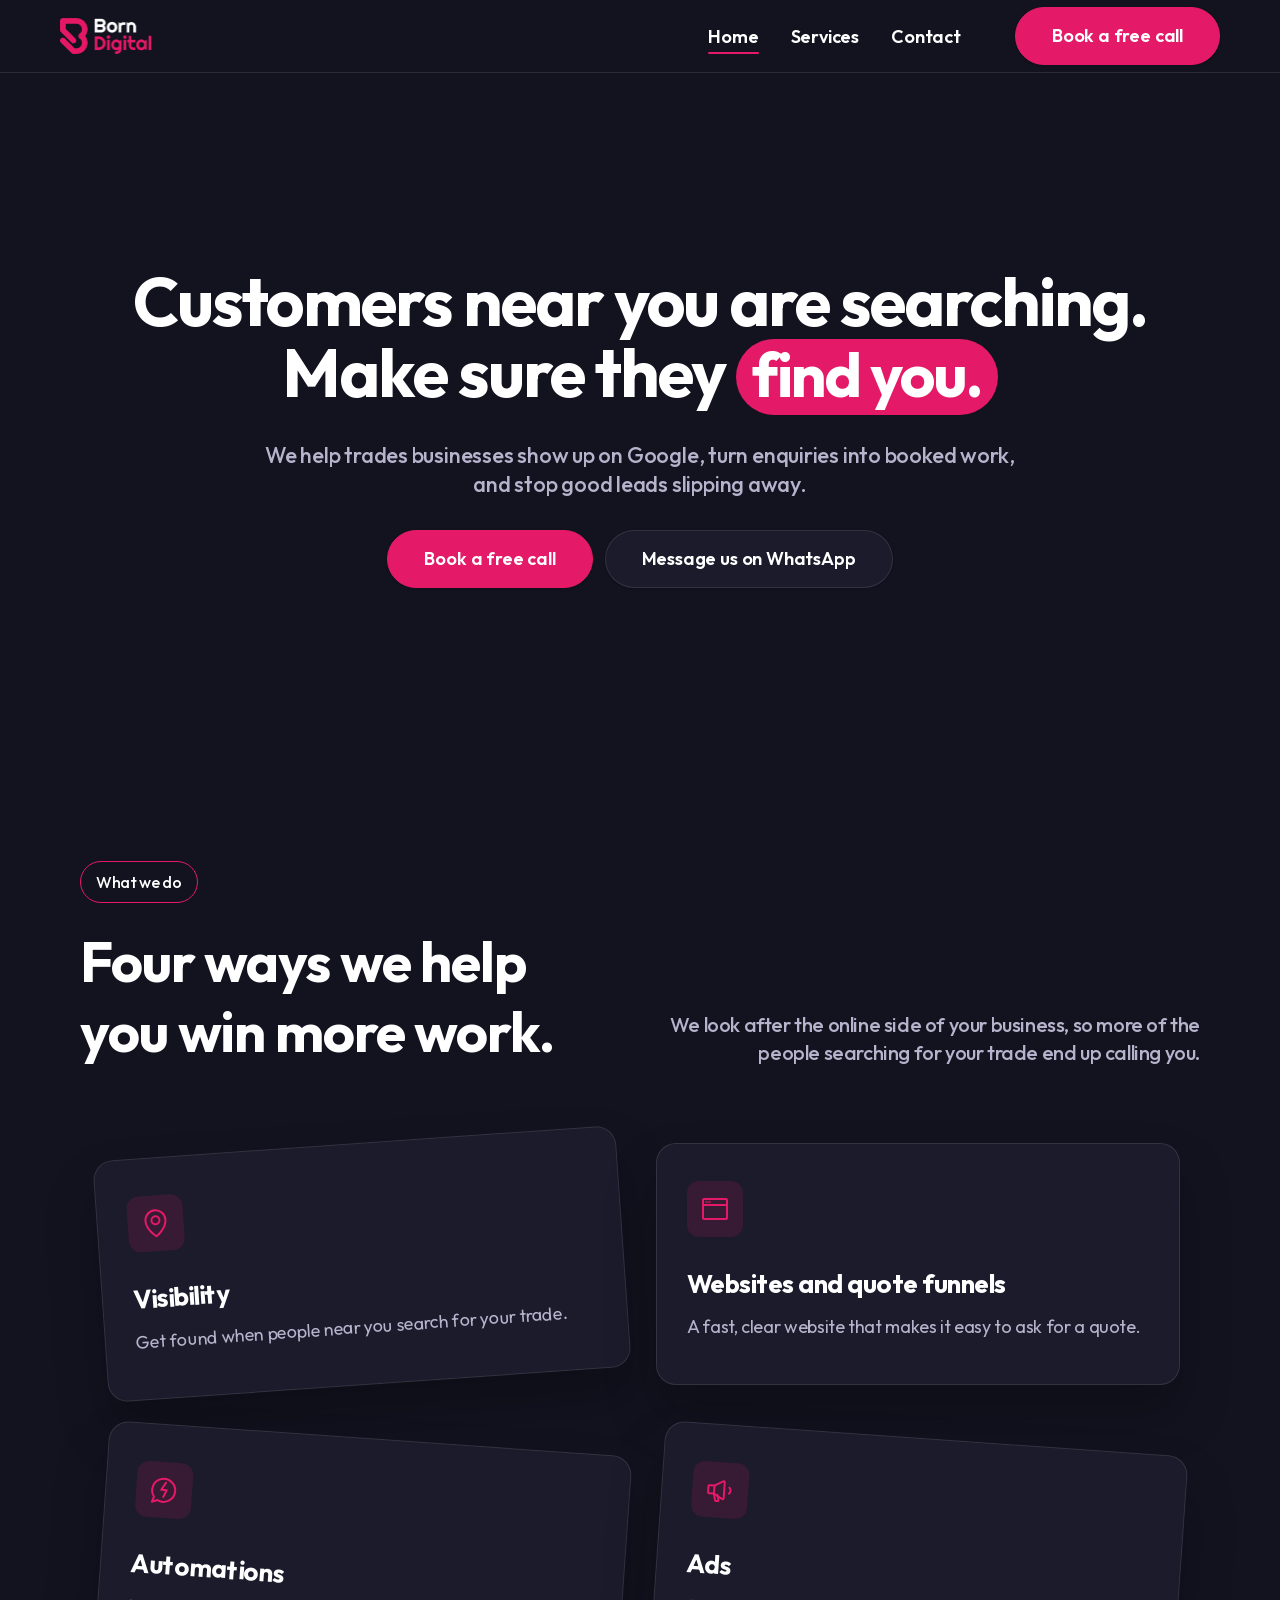
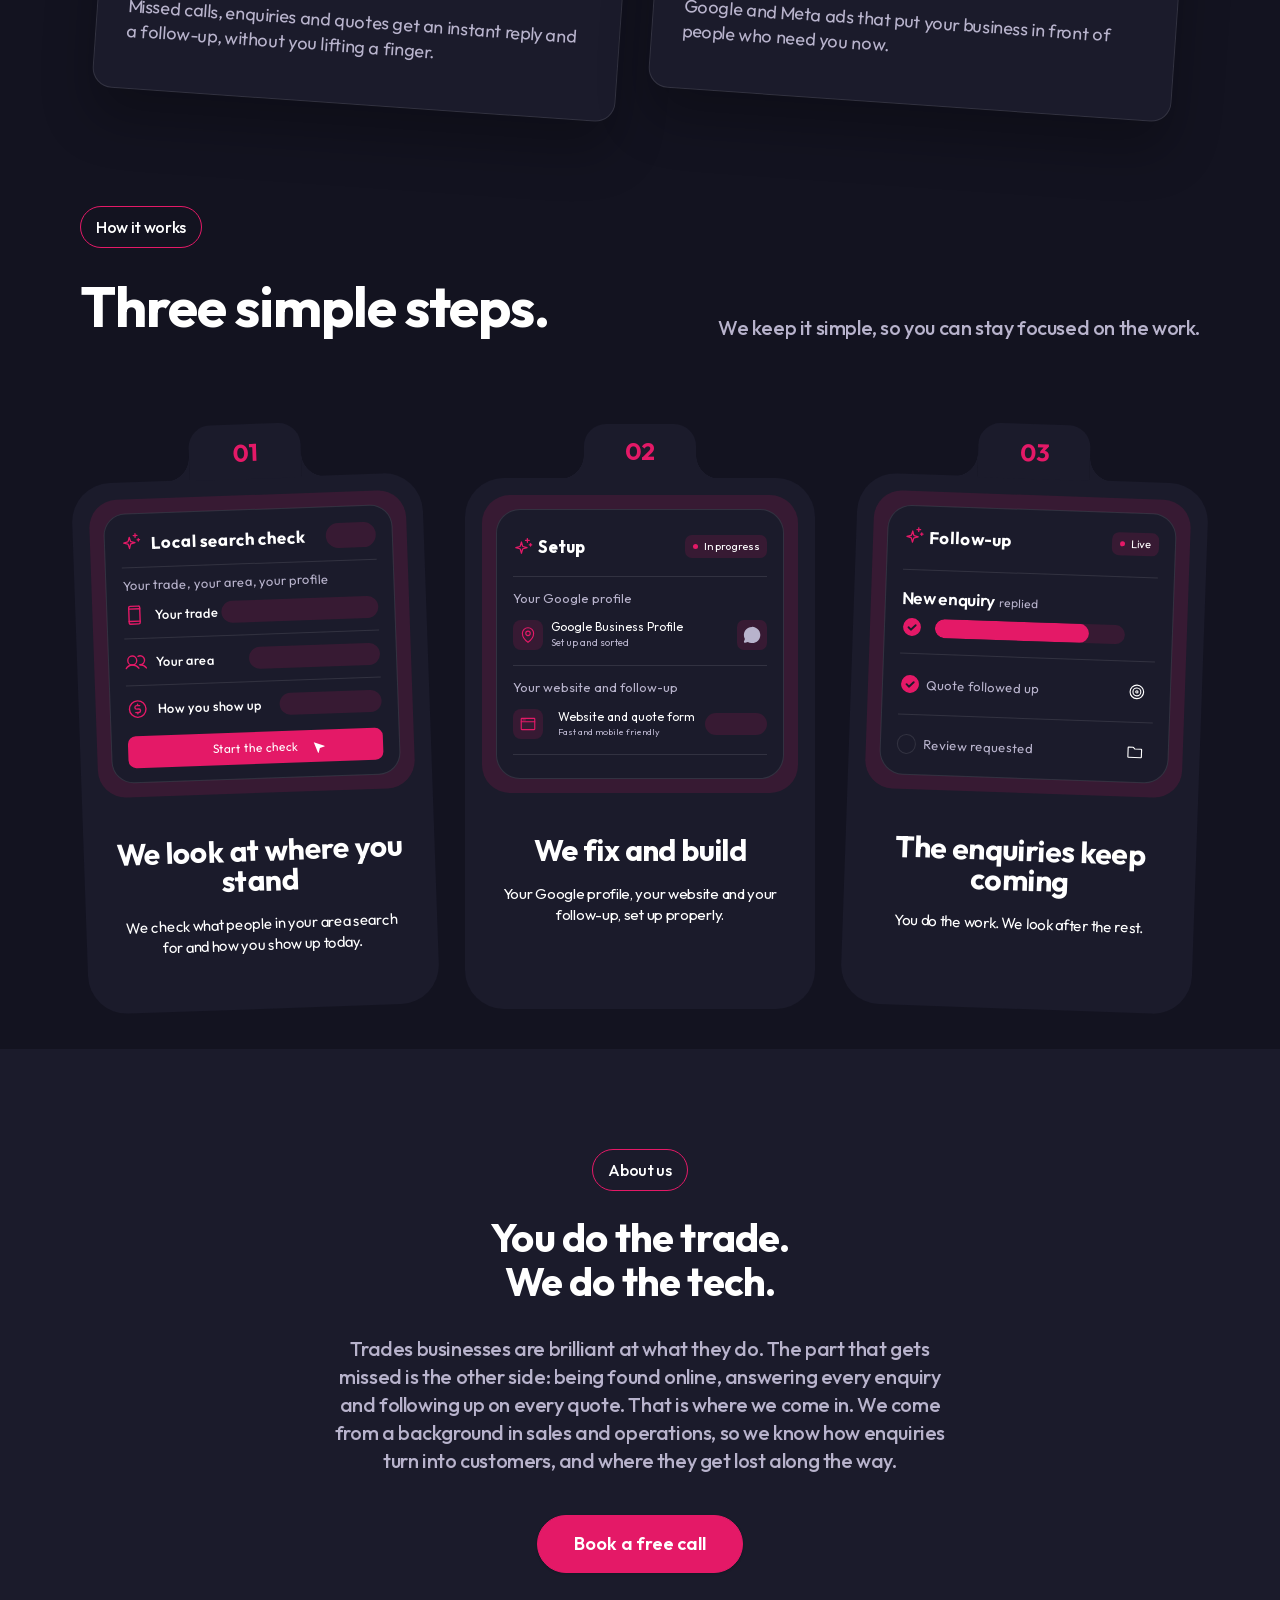
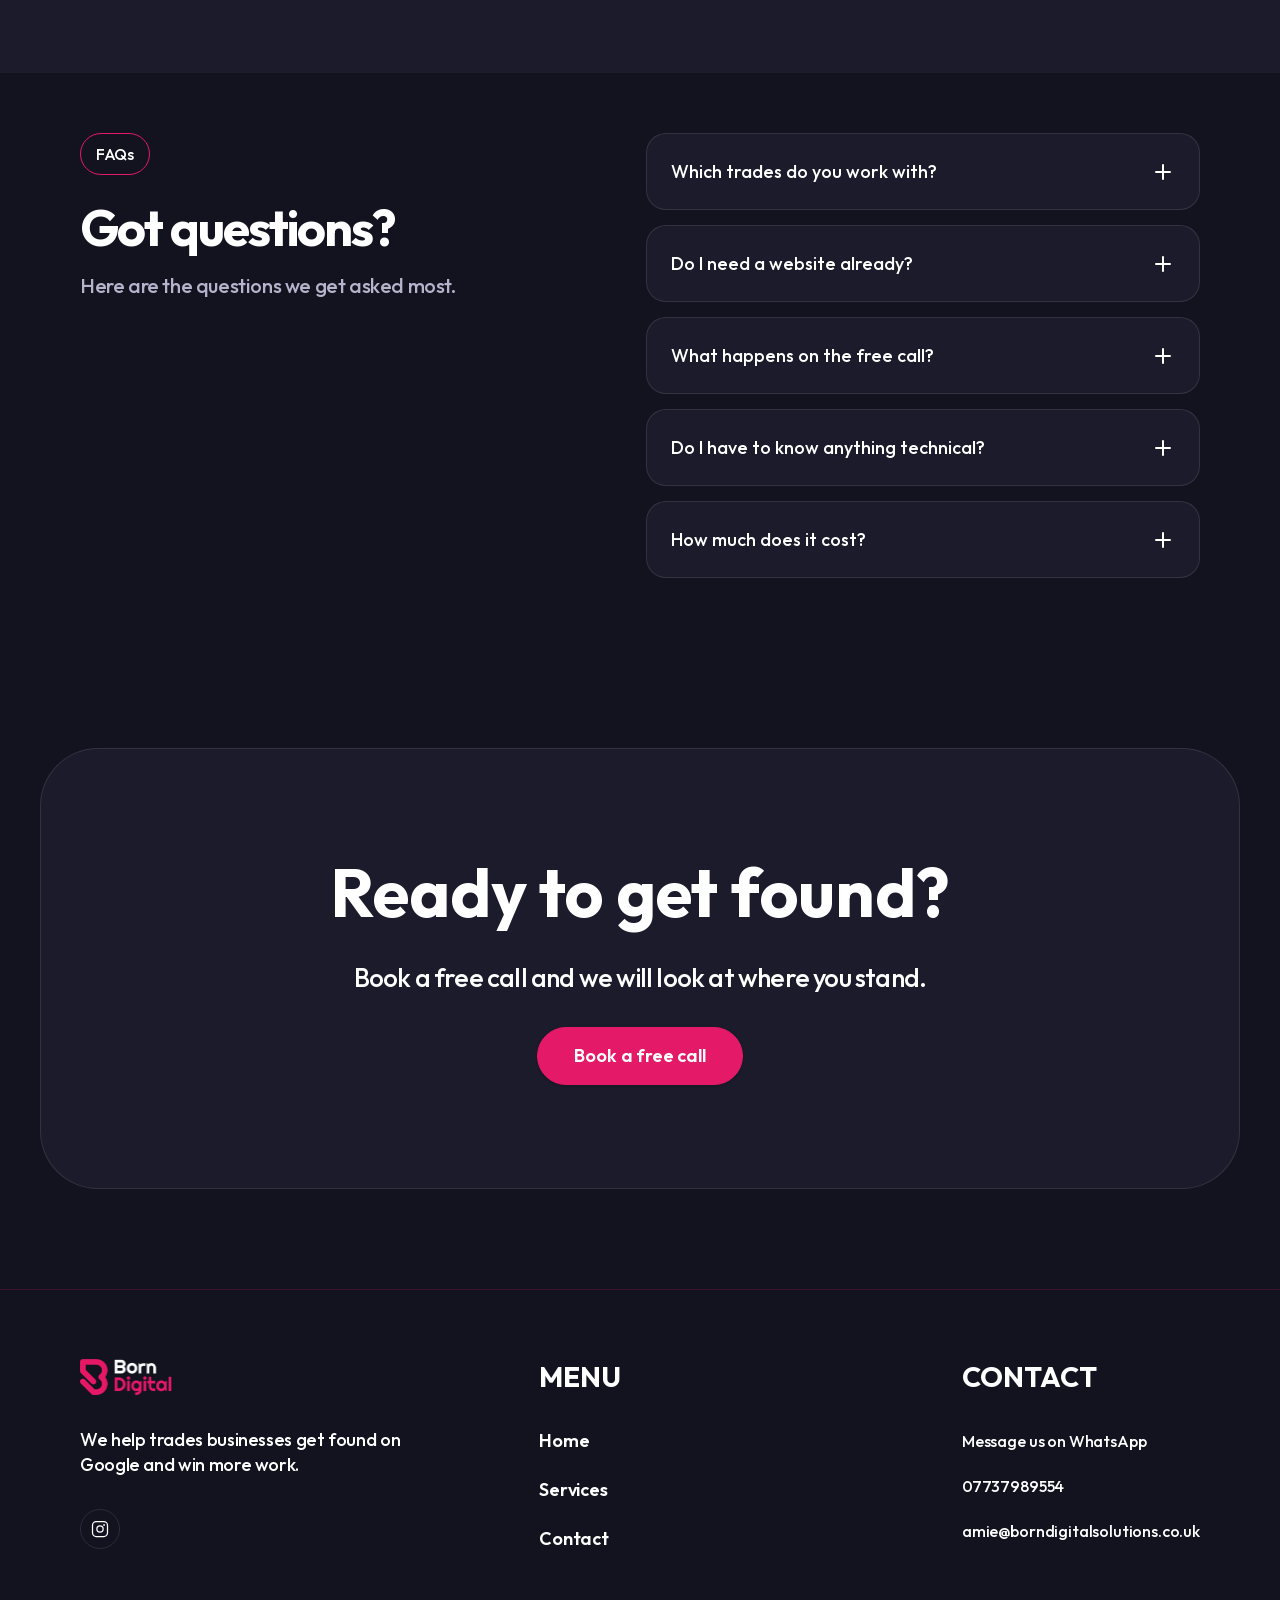
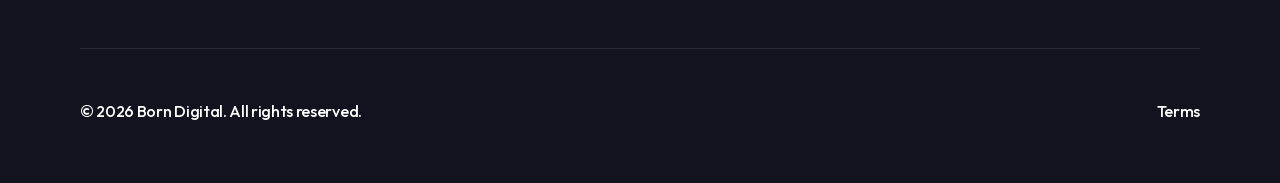
==== commit a266af4e: "Add files via upload" ====
--- a/index.html
+++ b/index.html
@@ -5,7 +5,7 @@
   <meta name="viewport" content="width=device-width, initial-scale=1">
   <title>Born Digital | Get found on Google and win more work for your trade</title>
   <meta name="description" content="We help plumbers, heating engineers and electricians show up on Google, turn enquiries into booked work, and stop good leads slipping away.">
-  <link rel="canonical" href="https://borndigitalsolutions.co.uk/">
+  <link rel="canonical" href="https://www.borndigitalsolutions.co.uk/">
   <meta name="theme-color" content="#131320">
 
   <link rel="icon" href="favicon.ico" sizes="48x48">
@@ -19,15 +19,15 @@
   <meta property="og:locale" content="en_GB">
   <meta property="og:title" content="Born Digital | Get found on Google and win more work for your trade">
   <meta property="og:description" content="We help plumbers, heating engineers and electricians show up on Google, turn enquiries into booked work, and stop good leads slipping away.">
-  <meta property="og:url" content="https://borndigitalsolutions.co.uk/">
-  <meta property="og:image" content="https://borndigitalsolutions.co.uk/images/og-image.png">
+  <meta property="og:url" content="https://www.borndigitalsolutions.co.uk/">
+  <meta property="og:image" content="https://www.borndigitalsolutions.co.uk/images/og-image.png">
   <meta property="og:image:width" content="1200">
   <meta property="og:image:height" content="630">
   <meta property="og:image:alt" content="Born Digital logo on a navy background">
   <meta name="twitter:card" content="summary_large_image">
   <meta name="twitter:title" content="Born Digital | Get found on Google and win more work for your trade">
   <meta name="twitter:description" content="We help plumbers, heating engineers and electricians show up on Google, turn enquiries into booked work, and stop good leads slipping away.">
-  <meta name="twitter:image" content="https://borndigitalsolutions.co.uk/images/og-image.png">
+  <meta name="twitter:image" content="https://www.borndigitalsolutions.co.uk/images/og-image.png">
   <meta name="twitter:image:alt" content="Born Digital logo on a navy background">
 
   <link rel="preload" href="fonts/outfit-latin.woff2" as="font" type="font/woff2" crossorigin>
@@ -124,14 +124,19 @@
         <li class="step reveal">
           <span class="step__tab" aria-hidden="true">01</span>
           <div class="mock" aria-hidden="true">
-            <div class="mock__ui">
-              <div class="mock__head"><span class="mock__title"><svg class="icon" viewBox="0 0 256 256" aria-hidden="true" focusable="false"><path d="M128 32l18 66a8 8 0 0 0 5.6 5.6L218 122l-66.4 18.4a8 8 0 0 0-5.6 5.6L128 212l-18-66a8 8 0 0 0-5.6-5.6L38 122l66.4-18.4A8 8 0 0 0 110 98Z"/></svg>Local search check</span><span class="mock__placeholder"></span></div>
-              <div class="mock__divider"></div>
+            <div class="mock__ui mock__ui--top">
+              <div class="mock__head">
+                <span class="mock__title"><svg class="icon" viewBox="0 0 256 256" aria-hidden="true" focusable="false"><path d="M108 64l15 52a8 8 0 0 0 5.6 5.6L180 136l-51.4 14.4a8 8 0 0 0-5.6 5.6L108 208l-15-52a8 8 0 0 0-5.6-5.6L36 136l51.4-14.4A8 8 0 0 0 93 116Z"/><line x1="184" y1="20" x2="184" y2="68"/><line x1="160" y1="44" x2="208" y2="44"/><line x1="224" y1="84" x2="224" y2="116"/><line x1="208" y1="100" x2="240" y2="100"/></svg>Local search check</span>
+                <span class="mock__placeholder"></span>
+              </div>
+              <span class="mock__divider"></span>
               <span class="mock__label">Your trade, your area, your profile</span>
-              <div class="mock__row"><span class="mock__row-name"><svg class="icon" viewBox="0 0 256 256" aria-hidden="true" focusable="false"><rect x="32" y="72" width="192" height="136" rx="8"/><path d="M88 72V56a16 16 0 0 1 16-16h48a16 16 0 0 1 16 16v16"/><line x1="32" y1="128" x2="224" y2="128"/></svg>Your trade</span><span class="mock__bar" style="width:52%"></span></div>
-              <div class="mock__row"><span class="mock__row-name"><svg class="icon" viewBox="0 0 256 256" aria-hidden="true" focusable="false"><circle cx="128" cy="104" r="32"/><path d="M208 104c0 72-80 128-80 128S48 176 48 104a80 80 0 0 1 160 0Z"/></svg>Your area</span><span class="mock__bar" style="width:42%"></span></div>
-              <div class="mock__row"><span class="mock__row-name"><svg class="icon" viewBox="0 0 256 256" aria-hidden="true" focusable="false"><circle cx="112" cy="112" r="72"/><line x1="163" y1="163" x2="216" y2="216"/></svg>How you show up</span><span class="mock__bar" style="width:32%"></span></div>
-              <span class="mock__button">Start the check<svg class="icon" viewBox="0 0 256 256" aria-hidden="true" focusable="false"><path d="M44 36l168 64a6 6 0 0 1-.6 11.4l-72 20.6-20.6 72A6 6 0 0 1 107.4 205L44 36Z"/></svg></span>
+              <span class="mock__row"><span class="mock__row-name"><svg class="icon" viewBox="0 0 256 256" aria-hidden="true" focusable="false"><rect x="64" y="24" width="128" height="208" rx="16"/><line x1="64" y1="56" x2="192" y2="56"/><line x1="64" y1="200" x2="192" y2="200"/></svg>Your trade</span><span class="mock__bar" style="--w:169px"></span></span>
+              <span class="mock__divider"></span>
+              <span class="mock__row"><span class="mock__row-name"><svg class="icon" viewBox="0 0 256 256" aria-hidden="true" focusable="false"><circle cx="84" cy="108" r="52"/><path d="M10.2 200a88 88 0 0 1 147.6 0"/><path d="M172 160a87.9 87.9 0 0 1 73.8 40"/><path d="M152.3 61.6A52 52 0 1 1 172 160"/></svg>Your area</span><span class="mock__bar" style="--w:131px"></span></span>
+              <span class="mock__divider"></span>
+              <span class="mock__row"><span class="mock__row-name"><svg class="icon" viewBox="0 0 256 256" aria-hidden="true" focusable="false"><circle cx="128" cy="128" r="96"/><line x1="128" y1="72" x2="128" y2="80"/><line x1="128" y1="176" x2="128" y2="184"/><path d="M104 168h36a20 20 0 0 0 0-40h-24a20 20 0 0 1 0-40h36"/></svg>How you show up</span><span class="mock__bar" style="--w:102px"></span></span>
+              <span class="mock__button">Start the check<svg class="icon mock__cursor" viewBox="0 0 256 256" aria-hidden="true" focusable="false"><path d="M44 36l168 64a6 6 0 0 1-.6 11.4l-72 20.6-20.6 72A6 6 0 0 1 107.4 205L44 36Z" fill="currentColor" stroke="none"/></svg></span>
             </div>
           </div>
           <div class="step__text">
@@ -142,15 +147,24 @@
         <li class="step reveal">
           <span class="step__tab" aria-hidden="true">02</span>
           <div class="mock" aria-hidden="true">
-            <div class="mock__ui">
-              <div class="mock__head"><span class="mock__title"><svg class="icon" viewBox="0 0 256 256" aria-hidden="true" focusable="false"><path d="M128 32l18 66a8 8 0 0 0 5.6 5.6L218 122l-66.4 18.4a8 8 0 0 0-5.6 5.6L128 212l-18-66a8 8 0 0 0-5.6-5.6L38 122l66.4-18.4A8 8 0 0 0 110 98Z"/></svg>Setup</span><span class="mock__badge">In progress</span></div>
-              <div class="mock__divider"></div>
+            <div class="mock__ui mock__ui--centre mock__ui--gap15">
+              <div class="mock__head">
+                <span class="mock__title mock__title--tight"><svg class="icon" viewBox="0 0 256 256" aria-hidden="true" focusable="false"><path d="M108 64l15 52a8 8 0 0 0 5.6 5.6L180 136l-51.4 14.4a8 8 0 0 0-5.6 5.6L108 208l-15-52a8 8 0 0 0-5.6-5.6L36 136l51.4-14.4A8 8 0 0 0 93 116Z"/><line x1="184" y1="20" x2="184" y2="68"/><line x1="160" y1="44" x2="208" y2="44"/><line x1="224" y1="84" x2="224" y2="116"/><line x1="208" y1="100" x2="240" y2="100"/></svg>Setup</span>
+                <span class="mock__badge">In progress</span>
+              </div>
+              <span class="mock__divider"></span>
               <span class="mock__label">Your Google profile</span>
-              <div class="mock__row"><span class="mock__person"><span class="icon-chip"><svg class="icon" viewBox="0 0 256 256" aria-hidden="true" focusable="false"><circle cx="128" cy="104" r="32"/><path d="M208 104c0 72-80 128-80 128S48 176 48 104a80 80 0 0 1 160 0Z"/></svg></span><span><strong>Google Business Profile</strong><small>Set up and sorted</small></span></span><span class="mock__action"><svg class="icon" viewBox="0 0 256 256" aria-hidden="true" focusable="false"><path d="M80 208l-40 16 12-40A88 88 0 1 1 80 208Z"/><circle cx="88" cy="128" r="6" fill="currentColor" stroke="none"/><circle cx="128" cy="128" r="6" fill="currentColor" stroke="none"/><circle cx="168" cy="128" r="6" fill="currentColor" stroke="none"/></svg></span></div>
-              <div class="mock__divider"></div>
+              <span class="mock__row">
+                <span class="mock__item"><span class="mock__chip"><svg class="icon" viewBox="0 0 256 256" aria-hidden="true" focusable="false"><circle cx="128" cy="104" r="32"/><path d="M208 104c0 72-80 128-80 128S48 176 48 104a80 80 0 0 1 160 0Z"/></svg></span><span><span class="mock__item-title">Google Business Profile</span><span class="mock__item-sub">Set up and sorted</span></span></span>
+                <span class="mock__action"><svg class="icon icon--filled" viewBox="0 0 256 256" aria-hidden="true" focusable="false"><path d="M128 24A104 104 0 0 0 36.8 178l-11.6 34.7a12 12 0 0 0 15.2 15.2l34.7-11.6A104 104 0 1 0 128 24Z" fill="currentColor" stroke="none"/></svg></span>
+              </span>
+              <span class="mock__divider"></span>
               <span class="mock__label">Your website and follow-up</span>
-              <div class="mock__row"><span class="mock__person"><span class="icon-chip"><svg class="icon" viewBox="0 0 256 256" aria-hidden="true" focusable="false"><rect x="32" y="48" width="192" height="160" rx="8"/><line x1="32" y1="96" x2="224" y2="96"/><circle cx="60" cy="72" r="2" fill="currentColor"/><circle cx="84" cy="72" r="2" fill="currentColor"/></svg></span><span><strong>Website and quote form</strong><small>Fast and mobile friendly</small></span></span><span class="mock__bar" style="width:30%"></span></div>
-              <div class="mock__divider"></div>
+              <span class="mock__row">
+                <span class="mock__item mock__item--wide"><span class="mock__chip"><svg class="icon" viewBox="0 0 256 256" aria-hidden="true" focusable="false"><rect x="32" y="48" width="192" height="160" rx="8"/><line x1="32" y1="96" x2="224" y2="96"/><circle cx="60" cy="72" r="2" fill="currentColor"/><circle cx="84" cy="72" r="2" fill="currentColor"/></svg></span><span><span class="mock__item-title">Website and quote form</span><span class="mock__item-sub mock__item-sub--small">Fast and mobile friendly</span></span></span>
+                <span class="mock__bar mock__bar--round" style="--w:94px"></span>
+              </span>
+              <span class="mock__divider"></span>
             </div>
           </div>
           <div class="step__text">
@@ -161,15 +175,22 @@
         <li class="step reveal">
           <span class="step__tab" aria-hidden="true">03</span>
           <div class="mock" aria-hidden="true">
-            <div class="mock__ui">
-              <div class="mock__head"><span class="mock__title"><svg class="icon" viewBox="0 0 256 256" aria-hidden="true" focusable="false"><path d="M128 32l18 66a8 8 0 0 0 5.6 5.6L218 122l-66.4 18.4a8 8 0 0 0-5.6 5.6L128 212l-18-66a8 8 0 0 0-5.6-5.6L38 122l66.4-18.4A8 8 0 0 0 110 98Z"/></svg>Follow-up</span><span class="mock__badge">Live</span></div>
-              <div class="mock__divider"></div>
-              <span><strong>New enquiry</strong> <span class="mock__label">replied</span></span>
-              <div class="mock__progress"><svg class="icon" viewBox="0 0 256 256" aria-hidden="true" focusable="false"><circle cx="128" cy="128" r="96"/><polyline points="88 136 112 160 168 104"/></svg><span class="mock__track"><span class="mock__fill" style="display:block"></span></span></div>
-              <div class="mock__divider"></div>
-              <div class="mock__row"><span class="mock__row-name"><svg class="icon" viewBox="0 0 256 256" aria-hidden="true" focusable="false"><circle cx="128" cy="128" r="96"/><polyline points="88 136 112 160 168 104"/></svg>Quote followed up</span><svg class="icon mock__muted-icon" viewBox="0 0 256 256" aria-hidden="true" focusable="false"><circle cx="128" cy="128" r="96"/><circle cx="128" cy="128" r="56"/><circle cx="128" cy="128" r="16"/></svg></div>
-              <div class="mock__divider"></div>
-              <div class="mock__row"><span class="mock__row-name"><span class="mock__empty-check"></span>Review requested</span><svg class="icon mock__muted-icon" viewBox="0 0 256 256" aria-hidden="true" focusable="false"><path d="M32 72a8 8 0 0 1 8-8h61.3a8 8 0 0 1 5 1.8L128 88h88a8 8 0 0 1 8 8v104a8 8 0 0 1-8 8H40a8 8 0 0 1-8-8Z"/></svg></div>
+            <div class="mock__ui mock__ui--centre mock__ui--gap19">
+              <div class="mock__head">
+                <span class="mock__title mock__title--tight"><svg class="icon" viewBox="0 0 256 256" aria-hidden="true" focusable="false"><path d="M108 64l15 52a8 8 0 0 0 5.6 5.6L180 136l-51.4 14.4a8 8 0 0 0-5.6 5.6L108 208l-15-52a8 8 0 0 0-5.6-5.6L36 136l51.4-14.4A8 8 0 0 0 93 116Z"/><line x1="184" y1="20" x2="184" y2="68"/><line x1="160" y1="44" x2="208" y2="44"/><line x1="224" y1="84" x2="224" y2="116"/><line x1="208" y1="100" x2="240" y2="100"/></svg>Follow-up</span>
+                <span class="mock__badge">Live</span>
+              </div>
+              <span class="mock__divider"></span>
+              <span class="mock__group">
+              <span class="mock__stack">
+                <span class="mock__enquiry"><strong>New enquiry</strong><span>replied</span></span>
+                <span class="mock__progress"><svg class="icon icon--filled" viewBox="0 0 256 256" aria-hidden="true" focusable="false"><circle cx="128" cy="128" r="104" fill="currentColor" stroke="none"/><polyline points="88 132 116 160 170 106" stroke="#1b1b2b" stroke-width="22"/></svg><span class="mock__track"><span class="mock__fill"></span></span></span>
+              </span>
+              <span class="mock__divider"></span>
+              <span class="mock__row mock__row--task"><span class="mock__task"><svg class="icon icon--filled" viewBox="0 0 256 256" aria-hidden="true" focusable="false"><circle cx="128" cy="128" r="104" fill="currentColor" stroke="none"/><polyline points="88 132 116 160 170 106" stroke="#1b1b2b" stroke-width="22"/></svg>Quote followed up</span><svg class="icon mock__end-icon" viewBox="0 0 256 256" aria-hidden="true" focusable="false"><circle cx="128" cy="128" r="96"/><circle cx="128" cy="128" r="56"/><circle cx="128" cy="128" r="16"/></svg></span>
+              <span class="mock__divider"></span>
+              <span class="mock__row mock__row--task"><span class="mock__task mock__task--todo"><span class="mock__empty-check"></span>Review requested</span><svg class="icon mock__end-icon" viewBox="0 0 256 256" aria-hidden="true" focusable="false"><path d="M32 72a8 8 0 0 1 8-8h61.3a8 8 0 0 1 5 1.8L128 88h88a8 8 0 0 1 8 8v104a8 8 0 0 1-8 8H40a8 8 0 0 1-8-8Z"/></svg></span>
+              </span>
             </div>
           </div>
           <div class="step__text">
--- a/css/style.css
+++ b/css/style.css
@@ -71,8 +71,8 @@
 img,
 svg { display: block; max-width: 100%; }
 
-h1, h2, h3, p, ul { margin: 0; }
-ul { padding: 0; list-style: none; }
+h1, h2, h3, p, ul, ol { margin: 0; }
+ul, ol { padding: 0; list-style: none; }
 
 a { color: inherit; }
 
@@ -427,10 +427,11 @@
 }
 
 /* ---------- Home: how it works ---------- */
+/* Measurements follow the Framer "How it works" section. */
 
 .steps {
   display: grid;
-  grid-template-columns: repeat(3, 1fr);
+  grid-template-columns: repeat(3, minmax(0, 1fr));
   gap: 53px 34px;
   padding-top: 60px;
 }
@@ -438,6 +439,7 @@
   position: relative;
   display: flex;
   flex-direction: column;
+  gap: 10px;
   min-height: 531px;
   padding: 17px 17px 40px;
   border-radius: 39px;
@@ -463,7 +465,8 @@
   background: var(--navy-light);
   color: var(--pink);
   font-size: 24px;
-  font-weight: 600;
+  font-weight: 700;
+  letter-spacing: -0.02em;
 }
 .step__tab::before,
 .step__tab::after {
@@ -482,70 +485,151 @@
   background: radial-gradient(circle at 100% 0, transparent 23.5px, var(--navy-light) 24px);
 }
 
+/* Illustration panel (decorative) */
 .mock {
   display: flex;
-  height: 290px;
+  height: 298px;
   padding: 14px;
   border-radius: 28px;
   background: var(--pink-soft);
+  cursor: default;
+  user-select: none;
 }
 .mock__ui {
   display: flex;
   flex: 1;
-  flex-direction: column;
+  min-width: 0;
+  flex-direction: column;
+  justify-content: flex-start;
   gap: 11px;
   padding: 14px 16px;
   border: 1px solid var(--border);
   border-radius: 22px;
   background: var(--navy-light);
-  font-size: 13px;
-  line-height: 1.3;
   overflow: hidden;
-}
+  line-height: 1;
+}
+.mock__ui--centre { justify-content: center; padding: 16px; border-radius: 24px; }
+.mock__ui--gap15 { gap: 15px; }
+.mock__ui--gap19 { gap: 19px; }
+
+.mock .icon { flex: none; }
+
 .mock__head {
-  display: flex;
-  align-items: center;
-  justify-content: space-between;
-  min-height: 28px;
-}
-.mock__title {
-  display: flex;
-  align-items: center;
-  gap: 8px;
-  font-size: 15px;
-  font-weight: 600;
-}
-.mock__title .icon { color: var(--pink); font-size: 20px; }
-.mock__divider { height: 1px; background: var(--border); flex: none; }
-.mock__label { color: var(--muted); font-size: 12px; }
-.mock__row {
   display: flex;
   align-items: center;
   justify-content: space-between;
   gap: 10px;
+  min-height: 28px;
+}
+.mock__title {
+  display: flex;
+  align-items: center;
+  gap: 10px;
+  min-width: 0;
+  font-size: 17px;
+  font-weight: 700;
+  white-space: nowrap;
+}
+.mock__title--tight { gap: 5px; }
+.mock__title .icon { color: var(--pink); font-size: 20px; }
+
+.mock__placeholder {
+  flex: none;
+  width: 50px;
+  height: 25px;
+  border-radius: 35px;
+  background: var(--pink-soft);
+}
+
+.mock__divider { display: block; flex: none; height: 1px; background: var(--border); }
+
+.mock__label {
+  color: var(--muted);
+  font-size: 13px;
+  white-space: nowrap;
+}
+
+.mock__row {
+  display: flex;
+  align-items: center;
+  justify-content: space-between;
+  gap: 10px;
+  min-height: 24px;
 }
 .mock__row-name {
   display: flex;
   align-items: center;
+  gap: 9px;
+  font-size: 13px;
+  font-weight: 500;
+  white-space: nowrap;
+}
+.mock__row-name .icon { color: var(--pink); font-size: 22px; }
+
+.mock__bar {
+  flex: 0 1 var(--w, 100px);
+  min-width: 0;
+  height: 22px;
+  border-radius: 12px;
+  background: var(--pink-soft);
+}
+.mock__bar--round { border-radius: 11px; }
+
+.mock__item {
+  display: flex;
+  flex: none;
+  align-items: center;
   gap: 8px;
-  font-weight: 500;
-}
-.mock__row-name .icon { color: var(--pink); font-size: 20px; }
-.mock__bar {
-  height: 22px;
+  min-width: 0;
+}
+.mock__item > span:last-child { min-width: 0; }
+.mock__item--wide { gap: 15px; }
+.mock__chip {
+  display: inline-flex;
+  flex: none;
+  align-items: center;
+  justify-content: center;
+  width: 30px;
+  height: 30px;
   border-radius: 8px;
   background: var(--pink-soft);
-}
+  color: var(--pink);
+  font-size: 18px;
+}
+.mock__item-title { display: block; font-size: 12px; white-space: nowrap; }
+.mock__item-sub {
+  display: block;
+  margin-top: 4px;
+  color: var(--muted);
+  font-size: 10px;
+  line-height: 1.1;
+  white-space: nowrap;
+}
+.mock__item-sub--small { font-size: 9px; }
+
+.mock__action {
+  display: inline-flex;
+  flex: none;
+  padding: 5px;
+  border-radius: 7px;
+  background: var(--pink-soft);
+  color: var(--muted);
+  font-size: 20px;
+}
+
 .mock__badge {
   display: inline-flex;
+  flex: none;
   align-items: center;
   gap: 6px;
-  padding: 3px 9px;
-  border-radius: 20px;
+  padding: 6px 8px;
+  border-radius: 7px;
   background: var(--pink-soft);
-  color: var(--cream);
+  color: var(--white);
   font-size: 11px;
-  font-weight: 500;
+  letter-spacing: -0.03em;
+  white-space: nowrap;
 }
 .mock__badge::before {
   content: "";
@@ -554,80 +638,100 @@
   border-radius: 50%;
   background: var(--pink);
 }
-.mock__placeholder {
-  width: 50px;
-  height: 25px;
-  border-radius: 20px;
-  background: var(--pink-soft);
-}
+
+/* "Start the check" is part of the picture only: not a link or button. */
 .mock__button {
+  position: relative;
   display: flex;
   align-items: center;
   justify-content: center;
-  gap: 12px;
   margin-top: auto;
-  padding: 9px 16px;
+  padding: 10px 16px;
   border-radius: 8px;
   background: var(--pink);
-  font-weight: 500;
-}
-.mock__button .icon { font-size: 16px; fill: currentColor; stroke: none; }
-.mock__person {
-  display: flex;
-  align-items: center;
-  gap: 10px;
-}
-.mock__person .icon-chip { width: 30px; height: 30px; border-radius: 8px; font-size: 18px; }
-.mock__person strong { display: block; font-size: 13px; font-weight: 600; }
-.mock__person small { display: block; color: var(--muted); font-size: 11px; }
-.mock__action {
-  display: inline-flex;
-  padding: 6px;
-  border-radius: 8px;
-  background: var(--pink-soft);
-  color: var(--cream);
+  font-size: 12px;
+  pointer-events: none;
+}
+.mock__cursor {
+  position: absolute;
+  left: 72%;
+  top: 50%;
+  margin-top: -6px;
+  color: var(--white);
   font-size: 16px;
 }
+
+.mock__group { display: flex; flex-direction: column; gap: 15px; }
+.mock__stack { display: flex; flex-direction: column; gap: 10px; }
+.mock__enquiry {
+  display: flex;
+  align-items: flex-end;
+  gap: 4px;
+  white-space: nowrap;
+}
+.mock__enquiry strong { font-size: 17px; font-weight: 600; letter-spacing: -0.02em; }
+.mock__enquiry span { color: var(--muted); font-size: 12px; }
+
 .mock__progress {
   display: flex;
   align-items: center;
-  gap: 10px;
-}
-.mock__progress .icon { color: var(--pink); font-size: 22px; }
+  gap: 12px;
+}
+.mock__progress .icon,
+.mock__task .icon { color: var(--pink); font-size: 22px; }
 .mock__track {
-  flex: 1;
-  max-width: 75%;
+  display: block;
+  width: 74.5%;
   height: 19px;
-  border-radius: 10px;
+  border-radius: 200px;
   background: var(--pink-soft);
   overflow: hidden;
 }
-.mock__fill { width: 81%; height: 100%; border-radius: 10px; background: var(--pink); }
-.mock__muted-icon { color: var(--muted); font-size: 18px; }
+.mock__fill {
+  display: block;
+  width: 81%;
+  height: 100%;
+  border-radius: 200px;
+  background: var(--pink);
+}
+
+.mock__row--task { padding: 4px 8px 4px 0; }
+.mock__task {
+  display: flex;
+  align-items: center;
+  gap: 5px;
+  color: var(--muted);
+  font-size: 13px;
+  white-space: nowrap;
+}
+.mock__task--todo { gap: 7px; }
 .mock__empty-check {
-  width: 20px;
+  flex: none;
+  width: 19px;
   height: 20px;
-  border: 1.5px solid var(--border);
+  border: 1px solid var(--border);
   border-radius: 50%;
 }
+.mock__end-icon { color: var(--white); font-size: 18px; }
 
 .step__text {
   display: flex;
   flex-direction: column;
   gap: 18px;
-  padding: 26px 14px 0;
+  padding: 32px 14px 0;
   text-align: center;
 }
 .step__text h3 {
   font-size: 30px;
   font-weight: 700;
-  line-height: 1.15;
+  line-height: 1;
   letter-spacing: -0.02em;
 }
 .step__text p {
-  color: var(--cream);
-  font-size: 16px;
-  line-height: 1.45;
+  color: var(--white);
+  font-size: 15px;
+  line-height: 1.4;
+  letter-spacing: -0.02em;
 }
 
 /* ---------- Home: about ---------- */
@@ -1112,12 +1216,6 @@
   .offer-card:nth-child(2) { --tilt: -4deg; }
   .offer-card:nth-child(3) { --tilt: 0deg; }
 
-  .steps { gap: 53px 16px; }
-  .step { min-height: 452px; padding: 17px 12px 40px; border-radius: 32px; }
-  .mock { height: auto; min-height: 250px; padding: 10px; }
-  .mock__ui { padding: 12px; font-size: 12px; }
-  .step__text h3 { font-size: 24px; }
-  .step__text p { font-size: 15px; }
 
   .about { padding: 80px 0; }
 
@@ -1169,14 +1267,15 @@
   .offer-card h3 { margin-top: 24px; font-size: 24px; }
   .offer-card p { font-size: 16px; }
 
-  .steps { grid-template-columns: 1fr; gap: 95px; }
+  /* Phone: one column, no tilt, as in Framer */
+  .steps { grid-template-columns: minmax(0, 1fr); gap: 95px; }
   .step,
   .step:nth-child(1),
-  .step:nth-child(3) { --tilt: 0deg; min-height: 0; padding: 17px 17px 32px; border-radius: 39px; }
-  .mock { min-height: 270px; padding: 14px; }
-  .mock__ui { padding: 14px 16px; font-size: 13px; }
+  .step:nth-child(3) { --tilt: 0deg; min-height: 0; padding: 17px 17px 40px; }
+  .mock { height: auto; min-height: 290px; }
+  .mock__ui { min-height: 262px; }
+  .step__text { padding-top: 26px; }
   .step__text h3 { font-size: 26px; }
-  .step__text p { font-size: 15px; }
 
   .about { padding: 60px 0; }
   .about__inner { gap: 32px; }
@@ -1231,6 +1330,52 @@
   .prose li { font-size: 16px; }
 }
 
+/* How it works on narrow tablets: Framer keeps three tilted columns and shrinks the panels. */
+@media (min-width: 810px) and (max-width: 1199px) {
+  .steps { gap: 53px 16px; }
+  .step { min-height: 452px; padding: 17px 12px 40px; border-radius: 32px; }
+  .mock { height: 248px; padding: 10px; border-radius: 24px; }
+  .mock__group { gap: 9px; }
+  .mock__ui { gap: 9px; padding: 12px; }
+  .mock__ui--centre { padding: 12px; }
+  .mock__ui--gap15 { gap: 11px; }
+  .mock__ui--gap19 { gap: 12px; }
+  .mock__title { gap: 6px; font-size: 13px; }
+  .mock__title .icon { font-size: 18px; }
+  .mock__placeholder { width: 40px; height: 18px; }
+  .mock__label { font-size: 11px; }
+  .mock__row { min-height: 20px; }
+  .mock__row-name { gap: 6px; font-size: 11px; }
+  .mock__row-name .icon { font-size: 17px; }
+  .mock__bar { height: 16px; }
+  .mock__chip { width: 26px; height: 26px; font-size: 16px; }
+  .mock__item, .mock__item--wide { flex: 0 1 auto; gap: 7px; }
+  .mock__item-title { font-size: 10px; white-space: normal; }
+  .mock__item-sub { font-size: 8px; white-space: normal; }
+  .mock__action { padding: 4px; font-size: 16px; }
+  .mock__badge { gap: 4px; padding: 4px 6px; font-size: 10px; }
+  .mock__button { padding: 8px 10px; font-size: 10px; }
+  .mock__cursor { font-size: 13px; margin-top: -5px; }
+  .mock__enquiry strong { font-size: 13px; }
+  .mock__enquiry span { font-size: 10px; }
+  .mock__progress { gap: 8px; }
+  .mock__progress .icon, .mock__task .icon { font-size: 17px; }
+  .mock__track { height: 14px; }
+  .mock__task { font-size: 10px; }
+  .mock__empty-check { width: 16px; height: 16px; }
+  .mock__end-icon { font-size: 15px; }
+  .step__text { gap: 14px; padding: 26px 8px 0; }
+  .step__text h3 { font-size: 22px; line-height: 1.05; }
+  .step__text p { font-size: 13px; }
+}
+@media (min-width: 1024px) and (max-width: 1199px) {
+  .mock__title { font-size: 15px; }
+  .mock__row-name, .mock__label, .mock__task { font-size: 12px; }
+  .mock__item-title { font-size: 11px; }
+  .step__text h3 { font-size: 26px; }
+  .step__text p { font-size: 14px; }
+}
+
 @media (max-width: 380px) {
   .hero__title { font-size: 32px; }
   .contact-card h1 { font-size: 36px; }
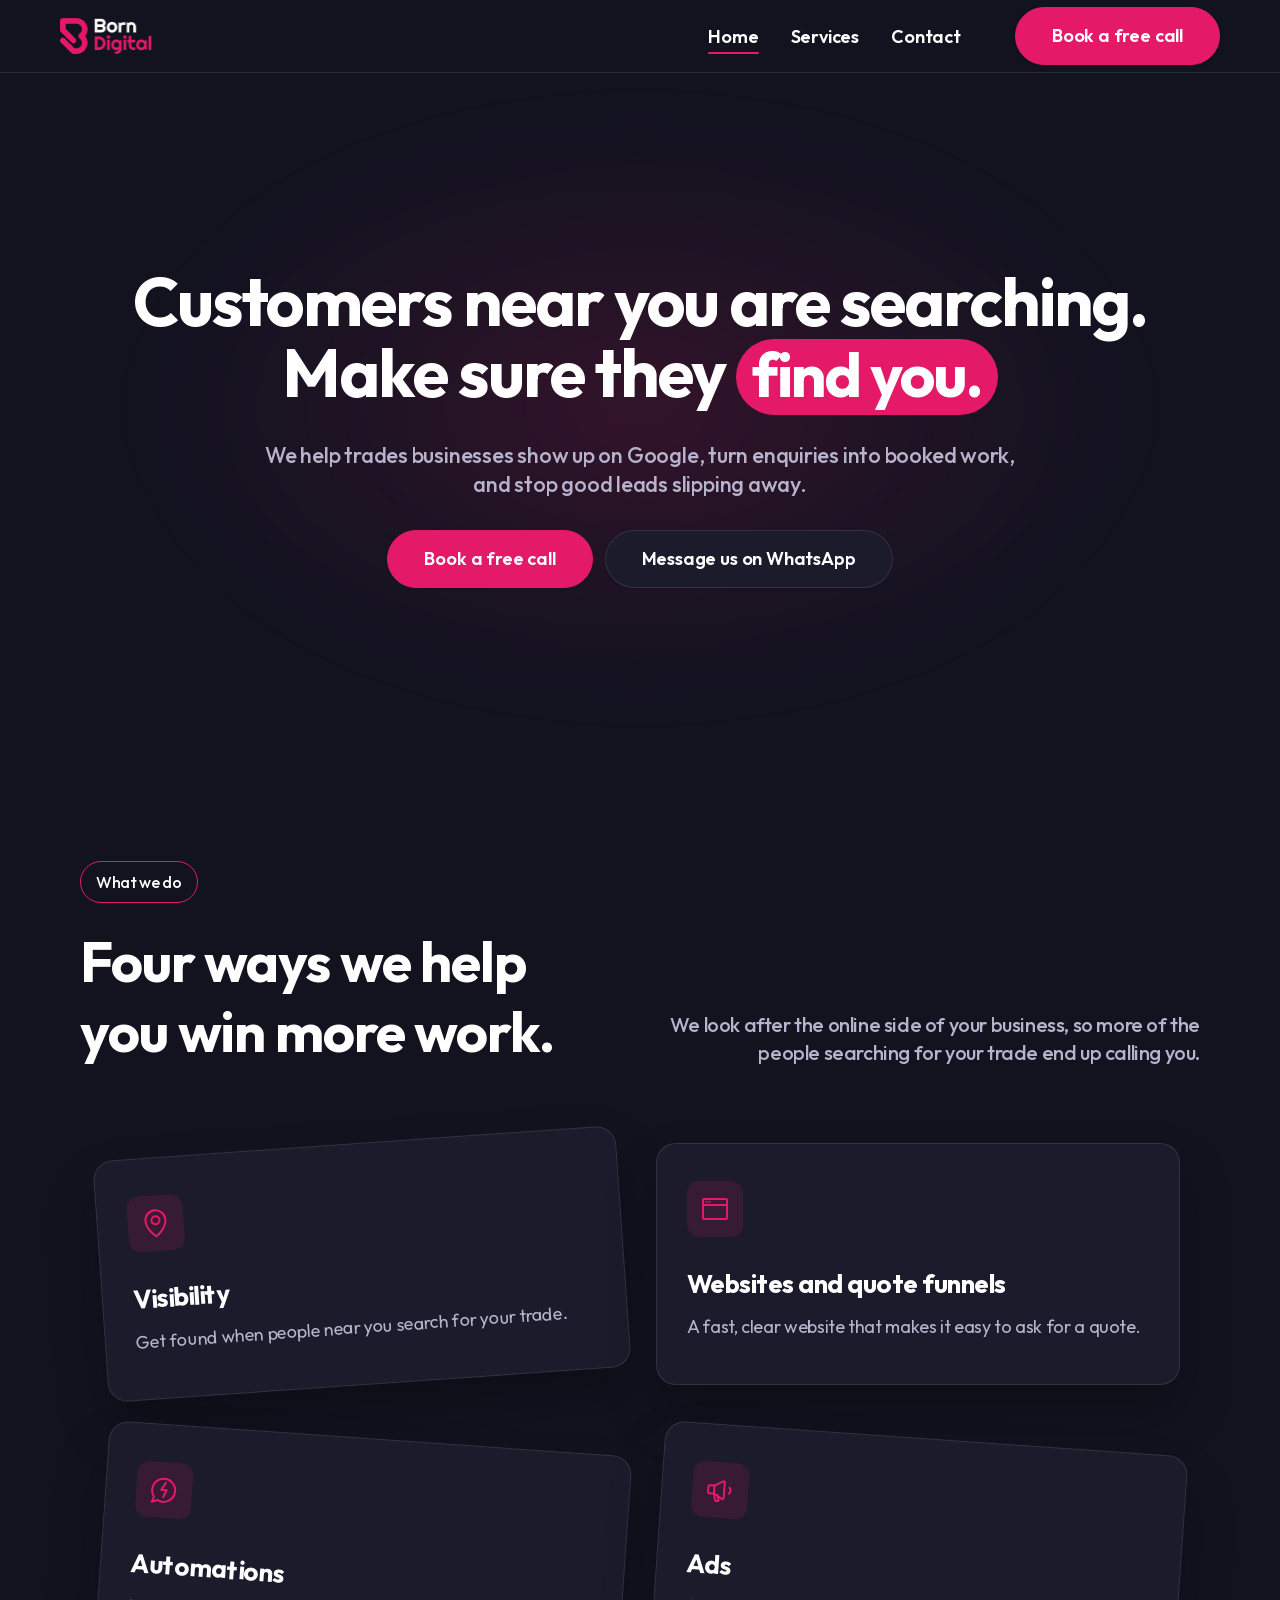
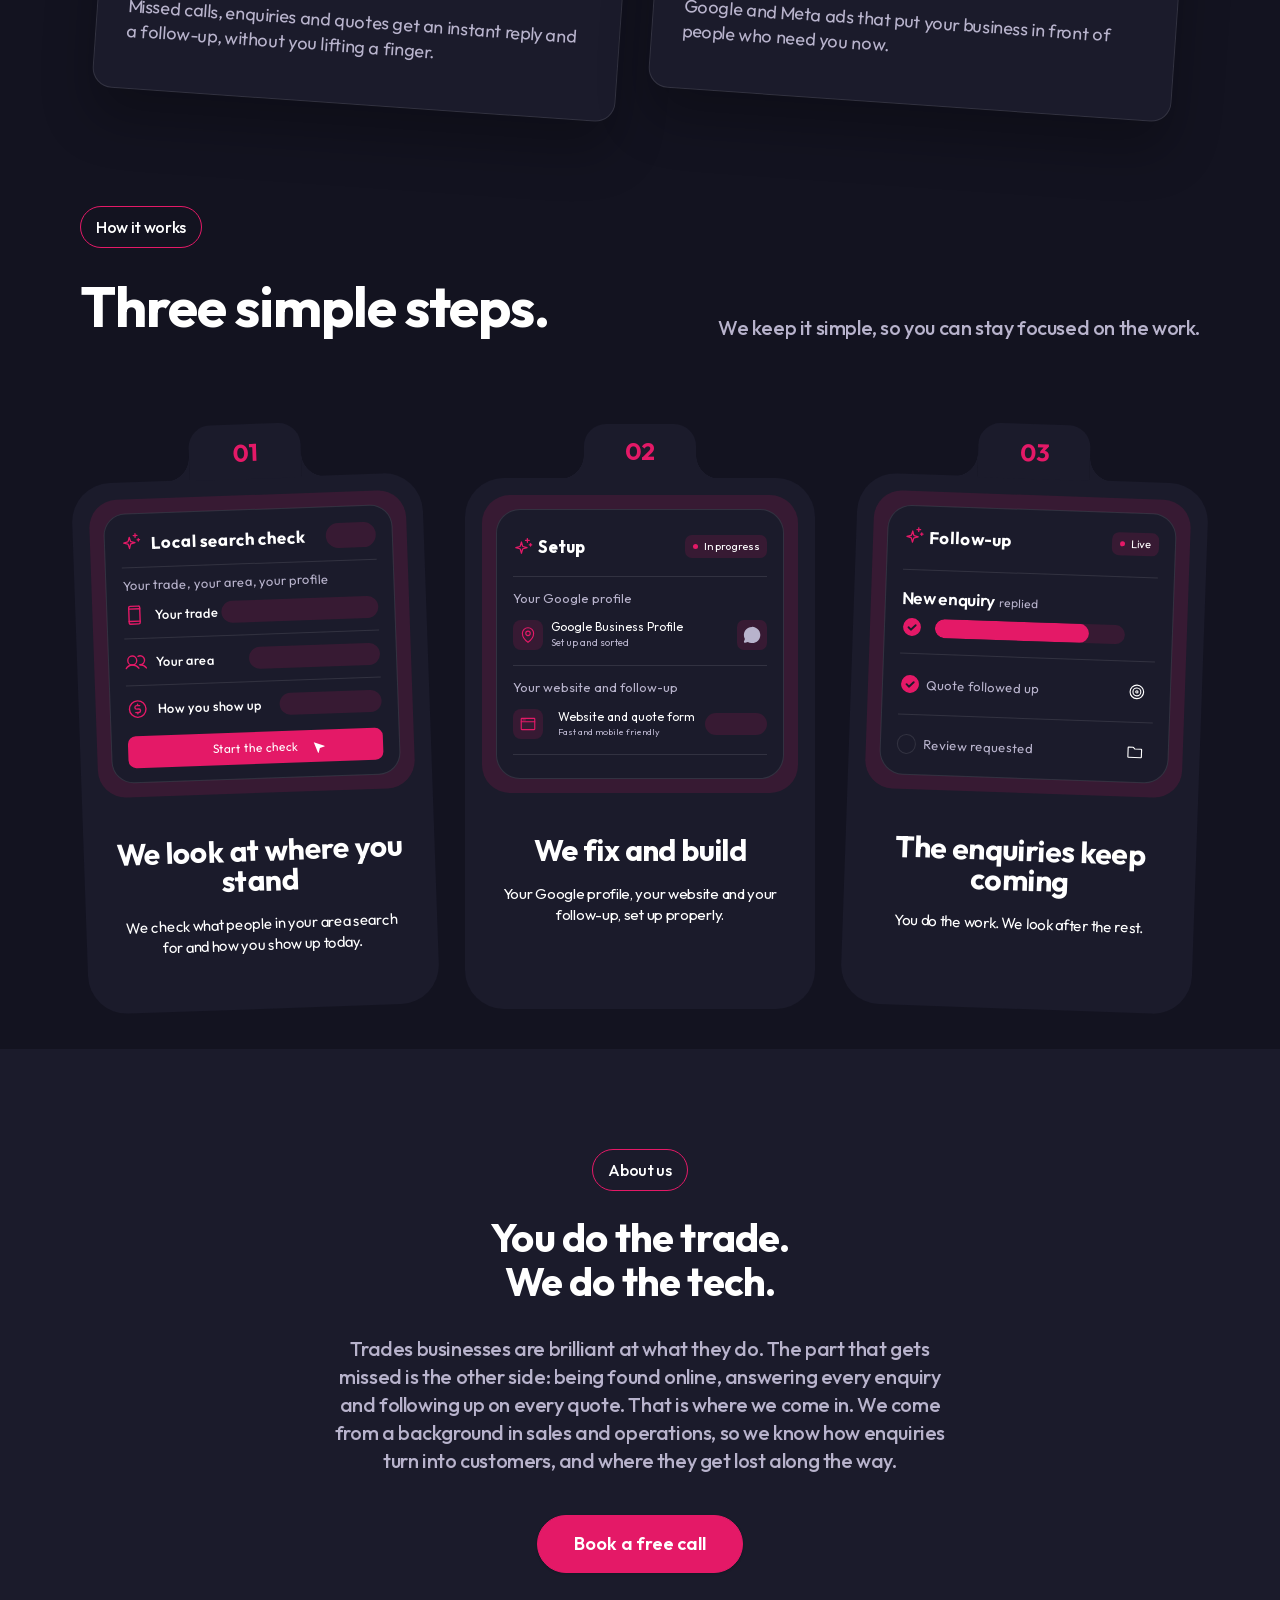
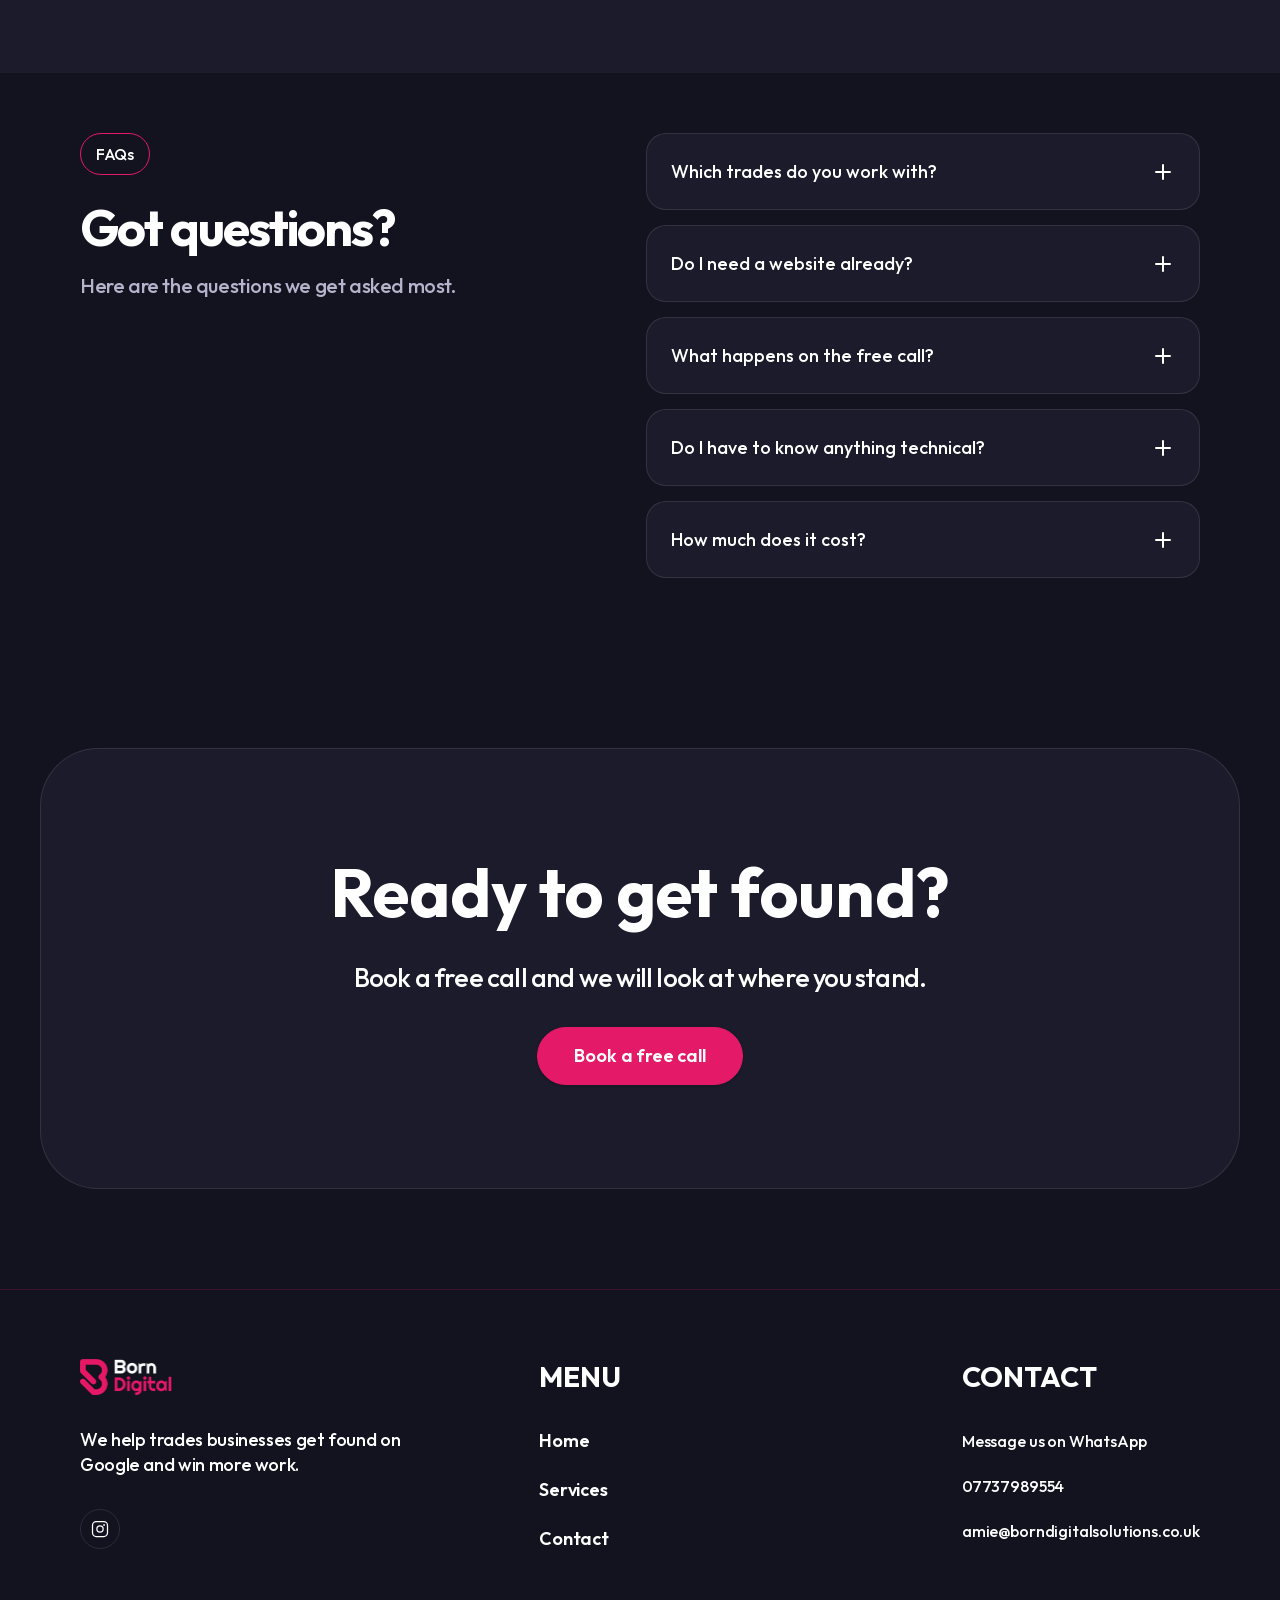
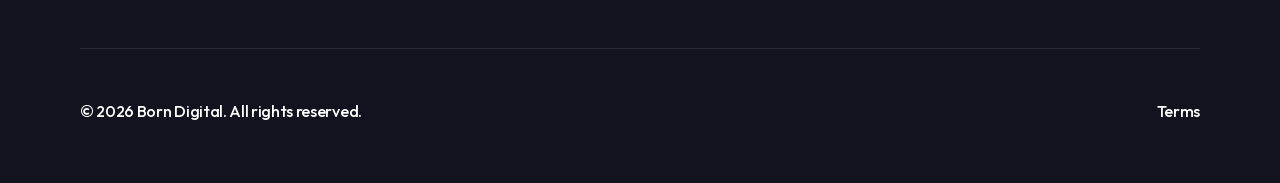
==== commit 02497dea: "Add files via upload" ====
--- a/index.html
+++ b/index.html
@@ -63,7 +63,10 @@
 </header>
 
 <main id="main">
-  <section class="hero" aria-labelledby="hero-title">
+  <section class="hero hero--home" aria-labelledby="hero-title">
+    <div class="hero__decor" aria-hidden="true">
+      <span class="hero__glow"></span>
+    </div>
     <div class="container hero__content">
       <h1 class="hero__title reveal" id="hero-title">
         <span class="line">Customers near you are searching.</span>
@@ -86,23 +89,23 @@
           <p>We look after the online side of your business, so more of the people searching for your trade end up calling you.</p>
         </div>
       </div>
-      <div class="offer-grid reveal">
-        <a class="offer-card" href="services.html">
+      <div class="offer-grid">
+        <a class="offer-card card-anim" href="services.html">
           <span class="icon-chip"><svg class="icon" viewBox="0 0 256 256" aria-hidden="true" focusable="false"><circle cx="128" cy="104" r="32"/><path d="M208 104c0 72-80 128-80 128S48 176 48 104a80 80 0 0 1 160 0Z"/></svg></span>
           <h3>Visibility</h3>
           <p>Get found when people near you search for your trade.</p>
         </a>
-        <a class="offer-card" href="services.html">
+        <a class="offer-card card-anim" href="services.html">
           <span class="icon-chip"><svg class="icon" viewBox="0 0 256 256" aria-hidden="true" focusable="false"><rect x="32" y="48" width="192" height="160" rx="8"/><line x1="32" y1="96" x2="224" y2="96"/><circle cx="60" cy="72" r="2" fill="currentColor"/><circle cx="84" cy="72" r="2" fill="currentColor"/></svg></span>
           <h3>Websites and quote funnels</h3>
           <p>A fast, clear website that makes it easy to ask for a quote.</p>
         </a>
-        <a class="offer-card" href="services.html">
+        <a class="offer-card card-anim" href="services.html">
           <span class="icon-chip"><svg class="icon" viewBox="0 0 256 256" aria-hidden="true" focusable="false"><path d="M80 212l-44 16 14-42A92 92 0 1 1 80 212Z"/><path d="M138 70l-34 58h44l-24 56"/></svg></span>
           <h3>Automations</h3>
           <p>Missed calls, enquiries and quotes get an instant reply and a follow-up, without you lifting a finger.</p>
         </a>
-        <a class="offer-card" href="services.html">
+        <a class="offer-card card-anim" href="services.html">
           <span class="icon-chip"><svg class="icon" viewBox="0 0 256 256" aria-hidden="true" focusable="false"><path d="M160 80v112a8 8 0 0 1-12.4 6.7L80 160H40a8 8 0 0 1-8-8V104a8 8 0 0 1 8-8h40l67.6-38.7A8 8 0 0 1 160 64Z"/><path d="M80 160l12 52a8 8 0 0 0 7.8 6.2H112a8 8 0 0 0 7.8-9.8L108 168"/><path d="M200 104a32 32 0 0 1 0 48"/><line x1="80" y1="96" x2="80" y2="160"/></svg></span>
           <h3>Ads</h3>
           <p>Google and Meta ads that put your business in front of people who need you now.</p>
--- a/css/style.css
+++ b/css/style.css
@@ -336,6 +336,46 @@
 .hero--compact .hero__text { max-width: 420px; }
 .hero .btn-row { margin-top: 6px; }
 
+/* Home hero depth: soft pink glow (decorative only) */
+.hero--home {
+  position: relative;
+  overflow: hidden;
+  isolation: isolate;
+}
+.hero--home .hero__content {
+  position: relative;
+  z-index: 1;
+}
+.hero__decor {
+  position: absolute;
+  inset: 0;
+  z-index: 0;
+  overflow: hidden;
+  pointer-events: none;
+  user-select: none;
+}
+.hero__glow {
+  position: absolute;
+  left: 50%;
+  top: 46%;
+  width: min(980px, 110%);
+  aspect-ratio: 16 / 9;
+  border-radius: 50%;
+  background: radial-gradient(closest-side, rgba(228, 25, 103, 0.18), rgba(228, 25, 103, 0.08) 45%, rgba(228, 25, 103, 0) 100%);
+  filter: blur(48px);
+  transform: translate(-50%, -50%) scale(1);
+  animation: hero-glow-breathe 11s ease-in-out infinite;
+  will-change: transform, opacity;
+}
+@keyframes hero-glow-breathe {
+  0%, 100% { opacity: 1; transform: translate(-50%, -50%) scale(1); }
+  50% { opacity: 0.72; transform: translate(-50%, -50%) scale(1.07); }
+}
+
+@media (prefers-reduced-motion: reduce) {
+  .hero__glow { animation: none; }
+}
+
 /* ---------- Sections ---------- */
 
 .section { padding: 60px 0 40px; }
@@ -392,11 +432,6 @@
   box-shadow: 0 30px 50px rgba(0, 0, 0, 0.25);
   text-decoration: none;
   transform: rotate(var(--tilt, 0deg));
-  transition: transform 0.4s var(--ease), border-color 0.3s var(--ease);
-}
-.offer-card:hover {
-  border-color: rgba(228, 25, 103, 0.5);
-  transform: rotate(var(--tilt, 0deg)) translateY(-6px);
 }
 .offer-card:nth-child(1) { --tilt: -4deg; }
 .offer-card:nth-child(3) { --tilt: 4deg; }
@@ -980,6 +1015,50 @@
 }
 .site-footer__legal a { text-decoration: none; }
 .site-footer__legal a:hover { text-decoration: underline; text-decoration-color: var(--pink); text-underline-offset: 4px; }
+
+
+/* ---------- Service card animations (Home and Services) ---------- */
+/* Only transform and opacity are animated. The pink border and glow live on an
+   overlay that fades in, so the card's own border and shadow never change. */
+
+.card-anim {
+  position: relative;
+  transition:
+    transform 250ms var(--ease),
+    opacity 500ms var(--ease) var(--reveal-delay, 0ms),
+    translate 500ms var(--ease) var(--reveal-delay, 0ms);
+}
+.card-anim::after {
+  content: "";
+  position: absolute;
+  inset: -1px;
+  border: 1px solid rgba(228, 25, 103, 0.4);
+  border-radius: inherit;
+  box-shadow: 0 0 0 1px rgba(228, 25, 103, 0.08), 0 14px 44px rgba(228, 25, 103, 0.18);
+  opacity: 0;
+  pointer-events: none;
+  transition: opacity 250ms var(--ease);
+}
+.card-anim .icon-chip { transition: transform 250ms var(--ease); }
+
+@media (hover: hover) {
+  .card-anim:hover::after { opacity: 1; }
+}
+
+@media (hover: hover) and (prefers-reduced-motion: no-preference) {
+  /* Lift in screen space, then apply the card's own tilt so the tilt is kept. */
+  .card-anim:hover { transform: translateY(-6px) rotate(var(--tilt, 0deg)); }
+  .card-anim:hover .icon-chip { transform: translateY(-3px) scale(1.08); }
+}
+
+/* Reveal on scroll. The hidden state only applies once js/main.js has run and
+   added .cards-animate, so the cards stay visible if the script fails to load. */
+@media (prefers-reduced-motion: no-preference) {
+  .cards-animate .card-anim:not(.is-revealed) {
+    opacity: 0;
+    translate: 0 20px;
+  }
+}
 
 /* ---------- Services page: compact cards ---------- */
 
@@ -1377,6 +1456,62 @@
 }
 
 @media (max-width: 380px) {
-  .hero__title { font-size: 32px; }
   .contact-card h1 { font-size: 36px; }
 }
+
+/* ---------- Phones under 640px: header and Home hero ---------- */
+
+@media (max-width: 639px) {
+  :root { --header-height: 64px; }
+
+  .site-header__bar { gap: 16px; padding: 0 20px; }
+  .menu-toggle { width: 42px; height: 42px; }
+  .menu-toggle span:nth-child(1) { top: 14px; }
+  .menu-toggle span:nth-child(2) { top: 20px; }
+  .menu-toggle span:nth-child(3) { top: 26px; }
+
+  /* Home hero fills the first screen (svh ignores the browser address bar). */
+  .hero:not(.hero--compact) {
+    min-height: calc(100vh - var(--header-height) - 1px);
+    min-height: calc(100svh - var(--header-height) - 1px);
+    padding: 40px 0 48px;
+  }
+  .hero:not(.hero--compact) .hero__content { gap: 20px; }
+  .hero:not(.hero--compact) .hero__title {
+    font-size: clamp(1.75rem, 8.5vw, 2.6rem);
+    line-height: 1.18;
+    letter-spacing: -0.03em;
+  }
+  .hero:not(.hero--compact) .highlight {
+    margin-top: 0.14em;
+    padding: 0.02em 0.2em 0.1em;
+    line-height: 1.08;
+  }
+  .hero:not(.hero--compact) .hero__text {
+    max-width: 30em;
+    font-size: 16px;
+    line-height: 1.45;
+  }
+  .hero:not(.hero--compact) .btn-row {
+    flex-direction: column;
+    align-items: stretch;
+    gap: 12px;
+    width: 100%;
+    max-width: 340px;
+    margin-top: 0;
+  }
+  .hero:not(.hero--compact) .btn {
+    width: 100%;
+    padding: 15px 24px;
+    font-size: 16px;
+  }
+}
+
+/* Phones: keep the glow, slightly wider and softer */
+@media (max-width: 639px) {
+  .hero__glow {
+    top: 44%;
+    width: 160%;
+    filter: blur(36px);
+  }
+}
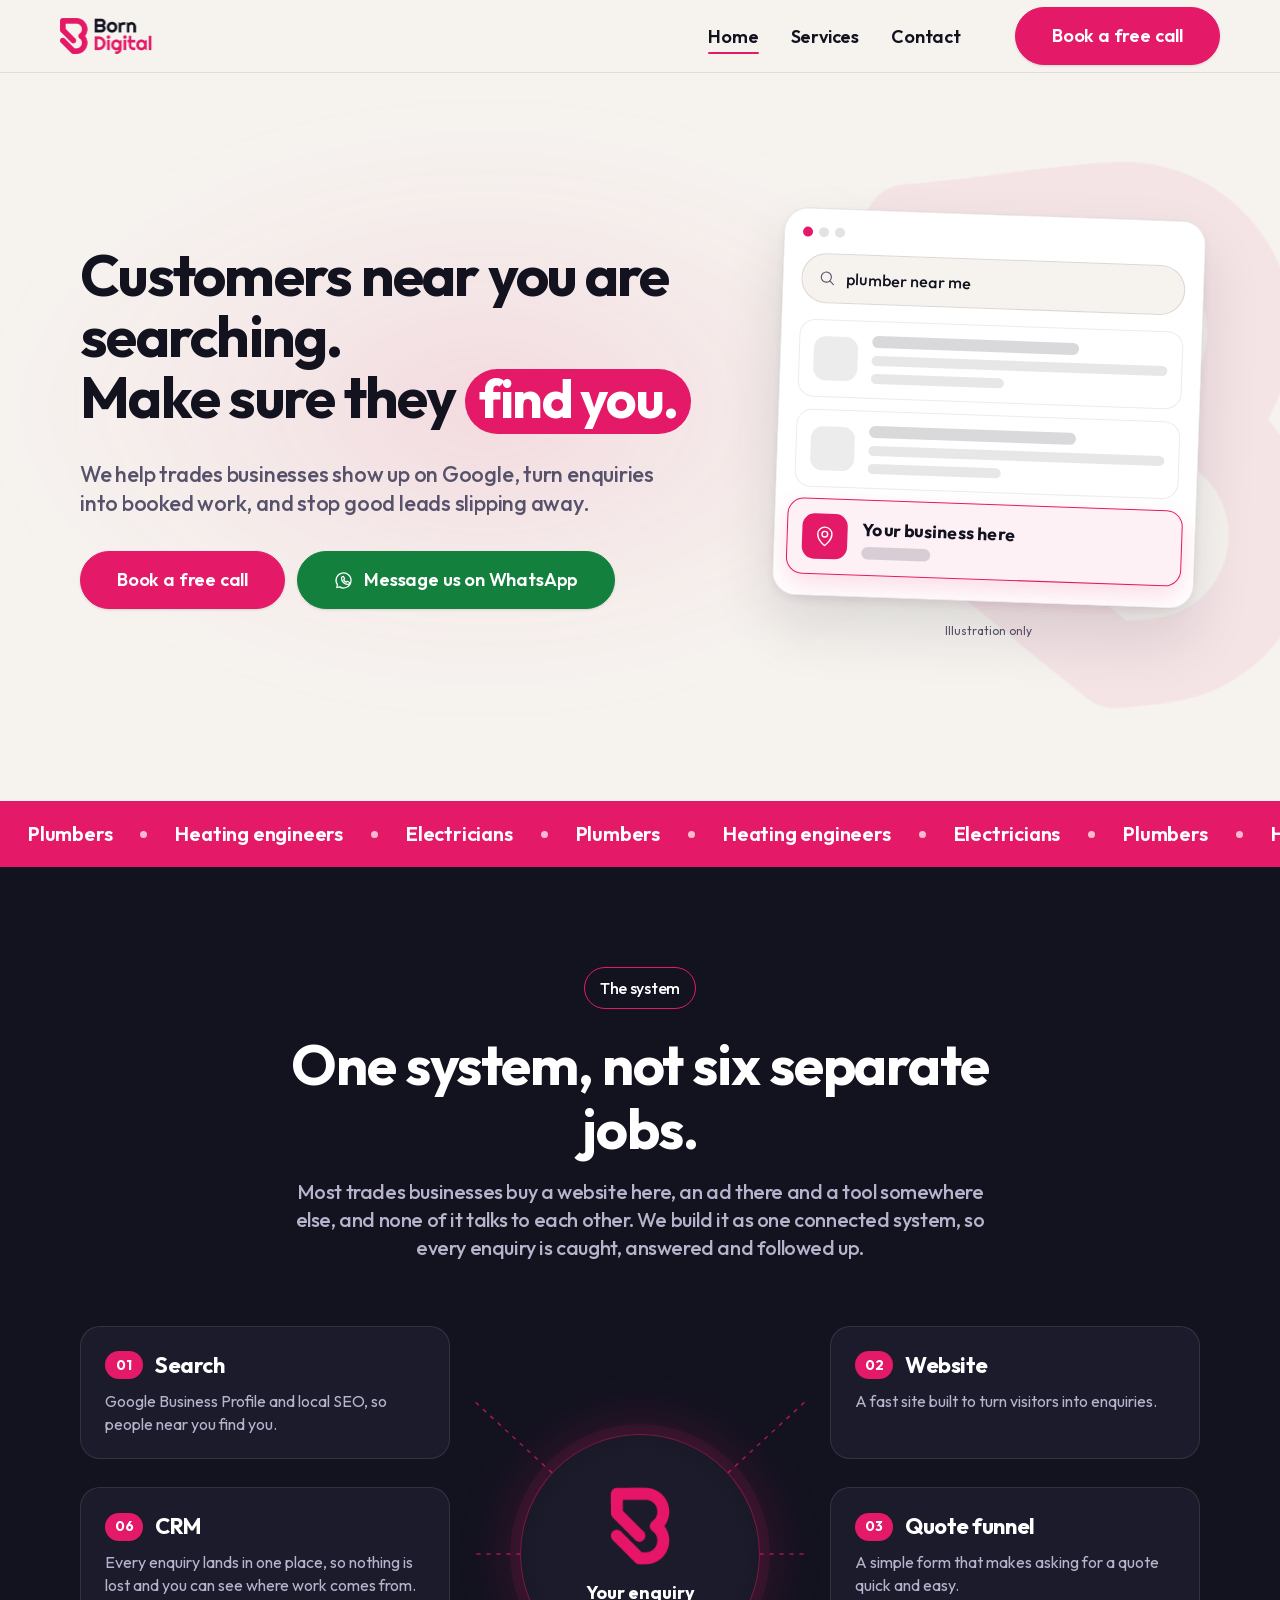
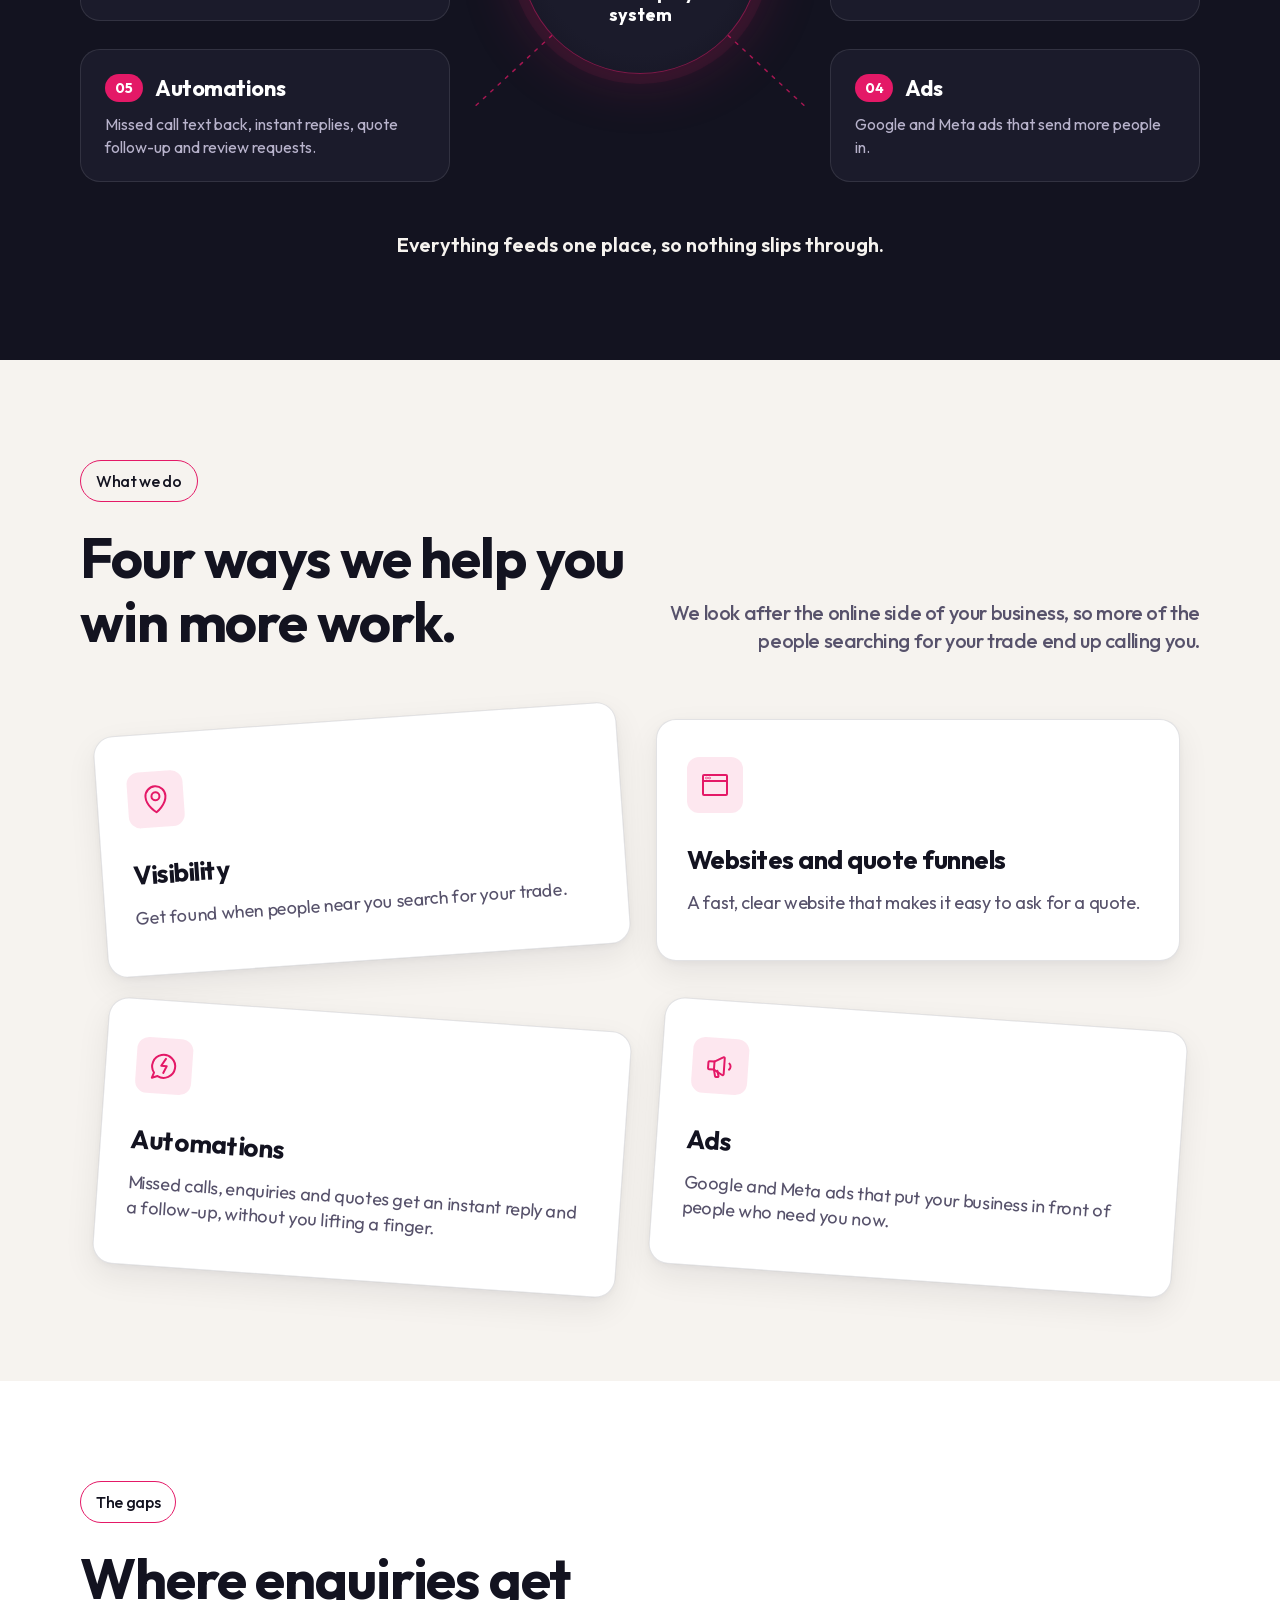
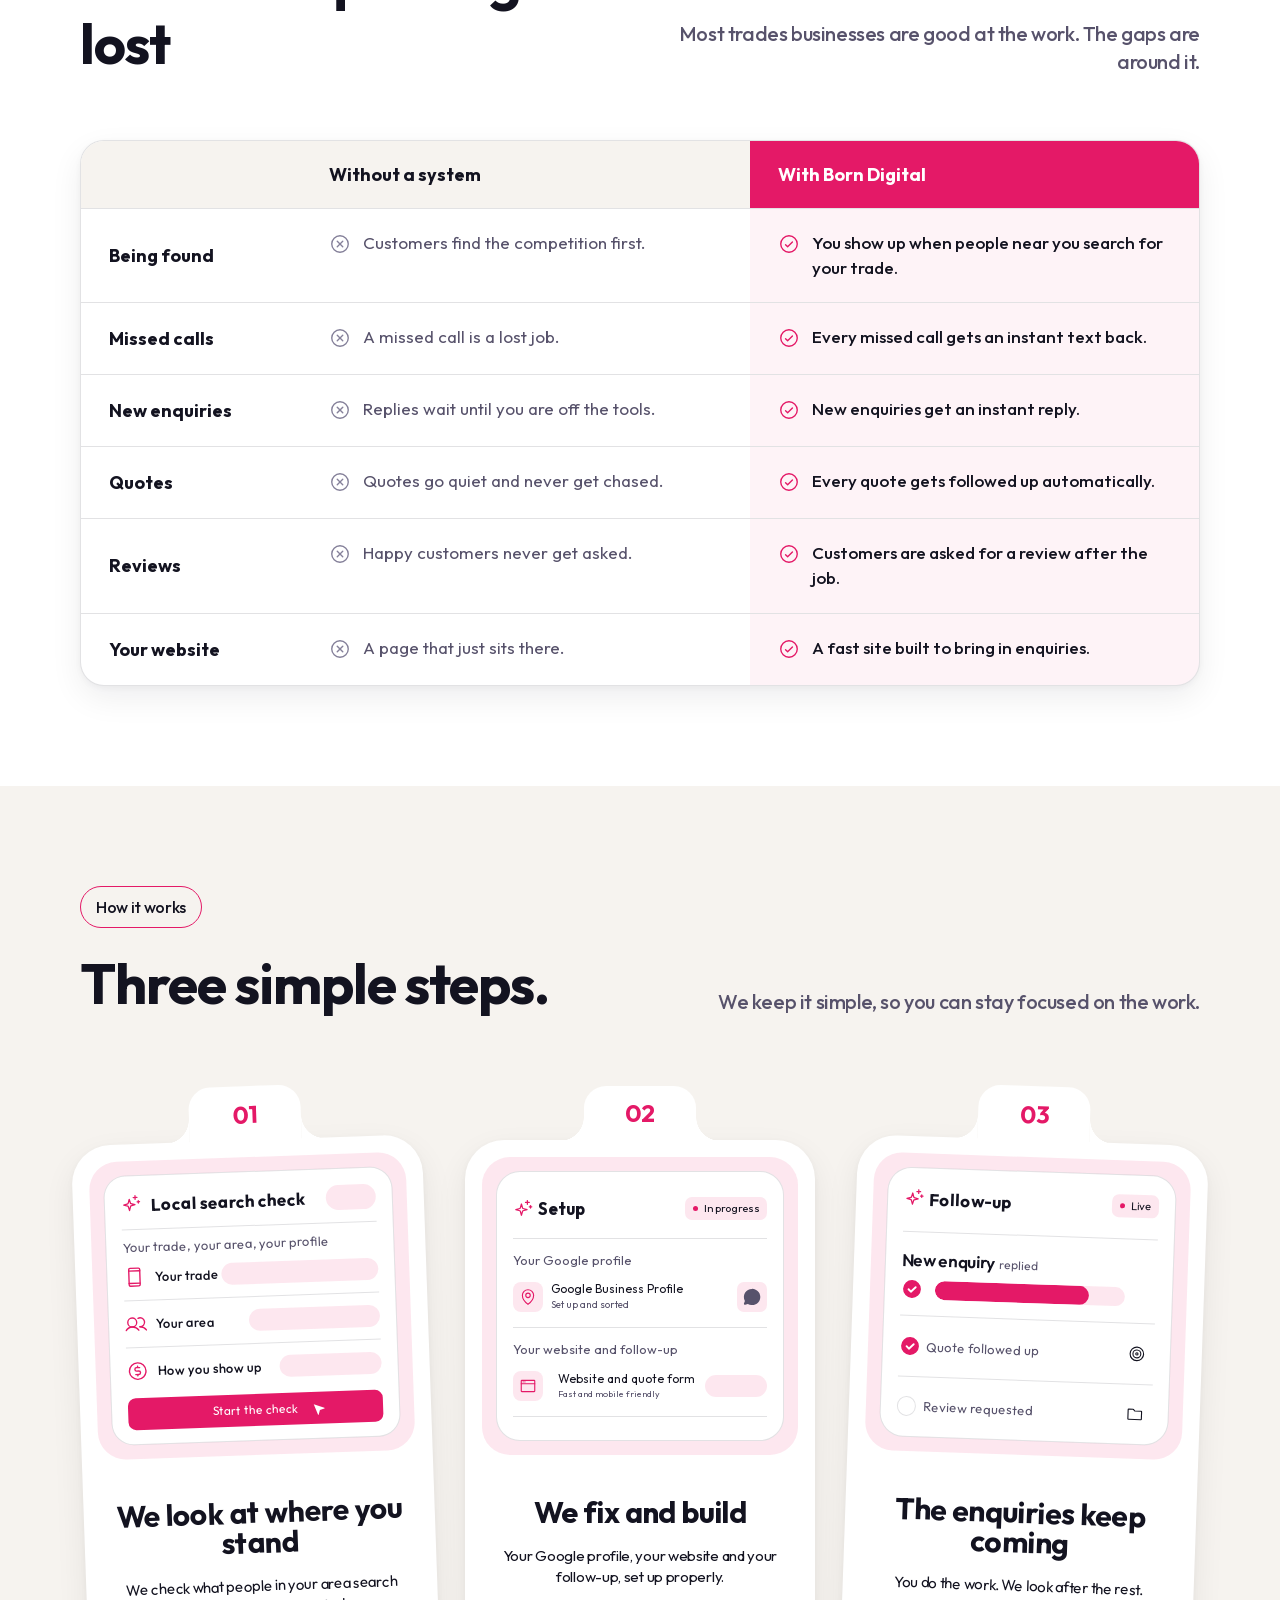
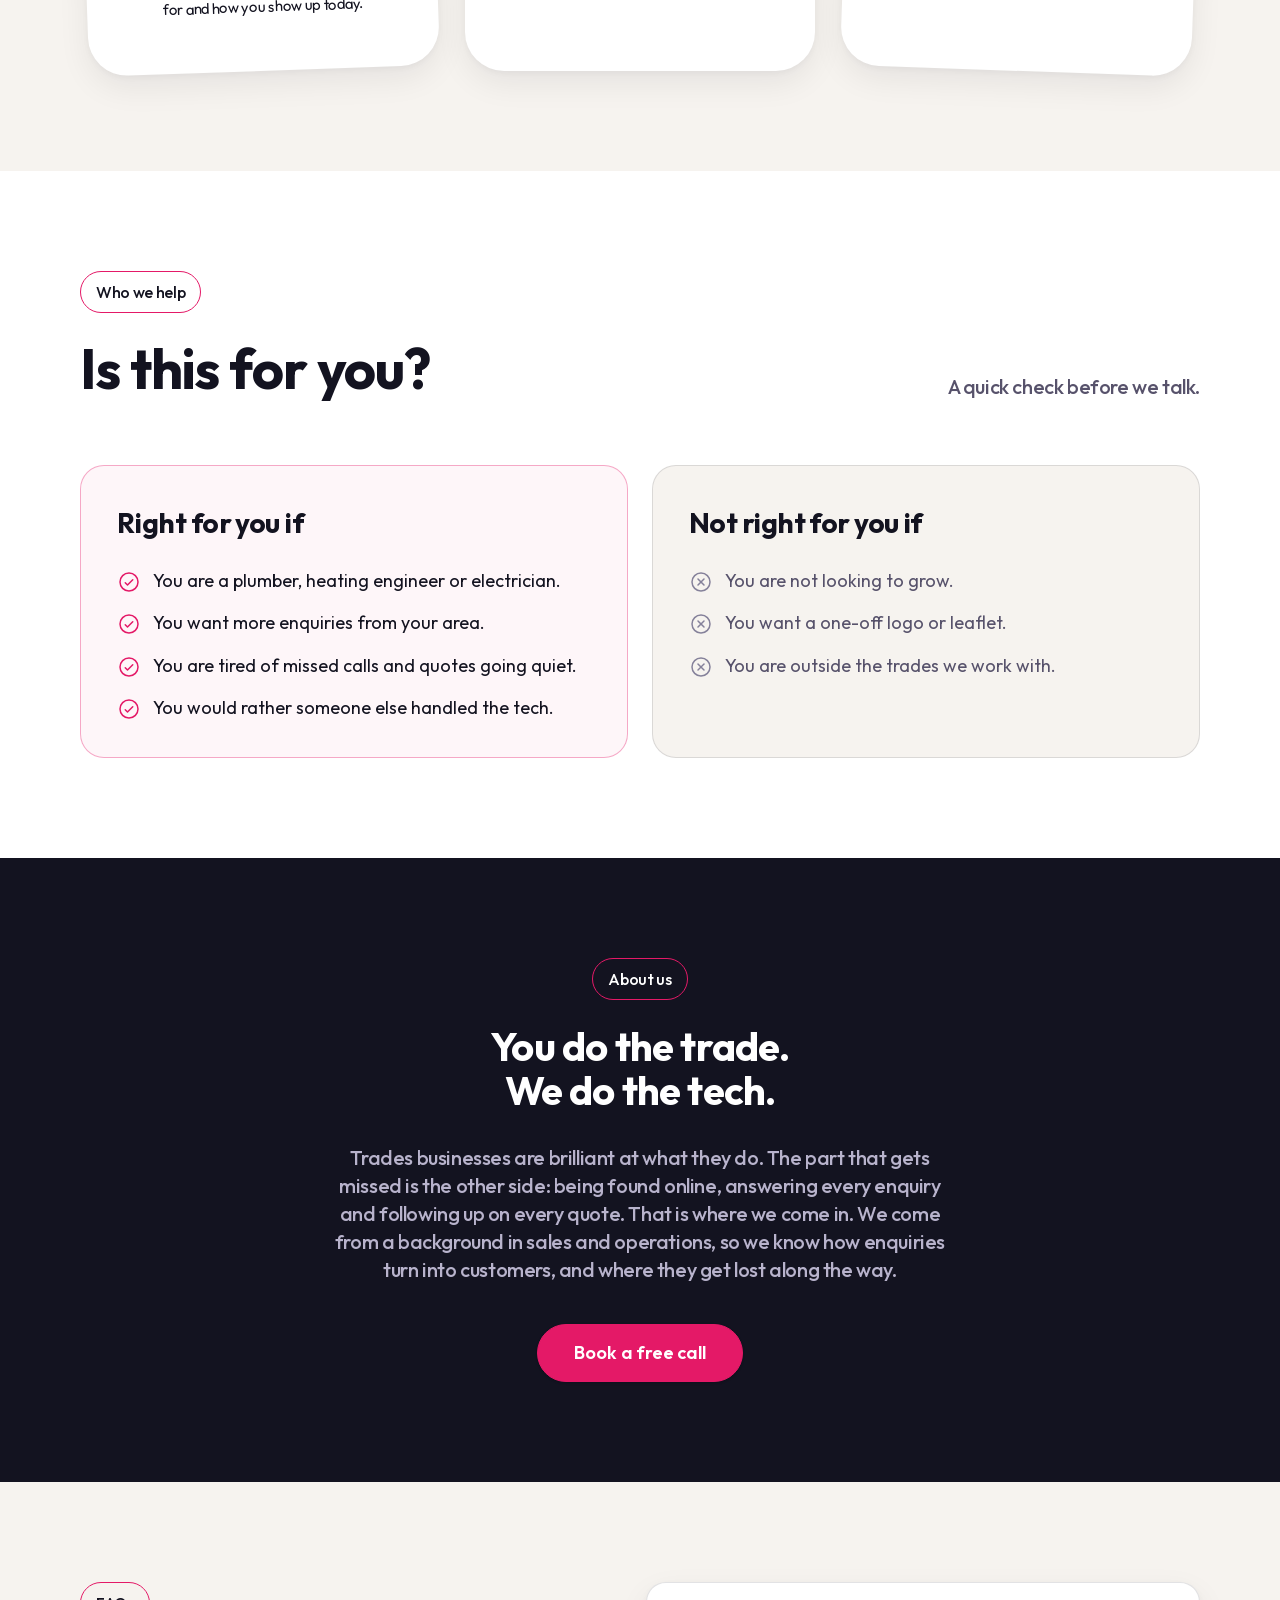
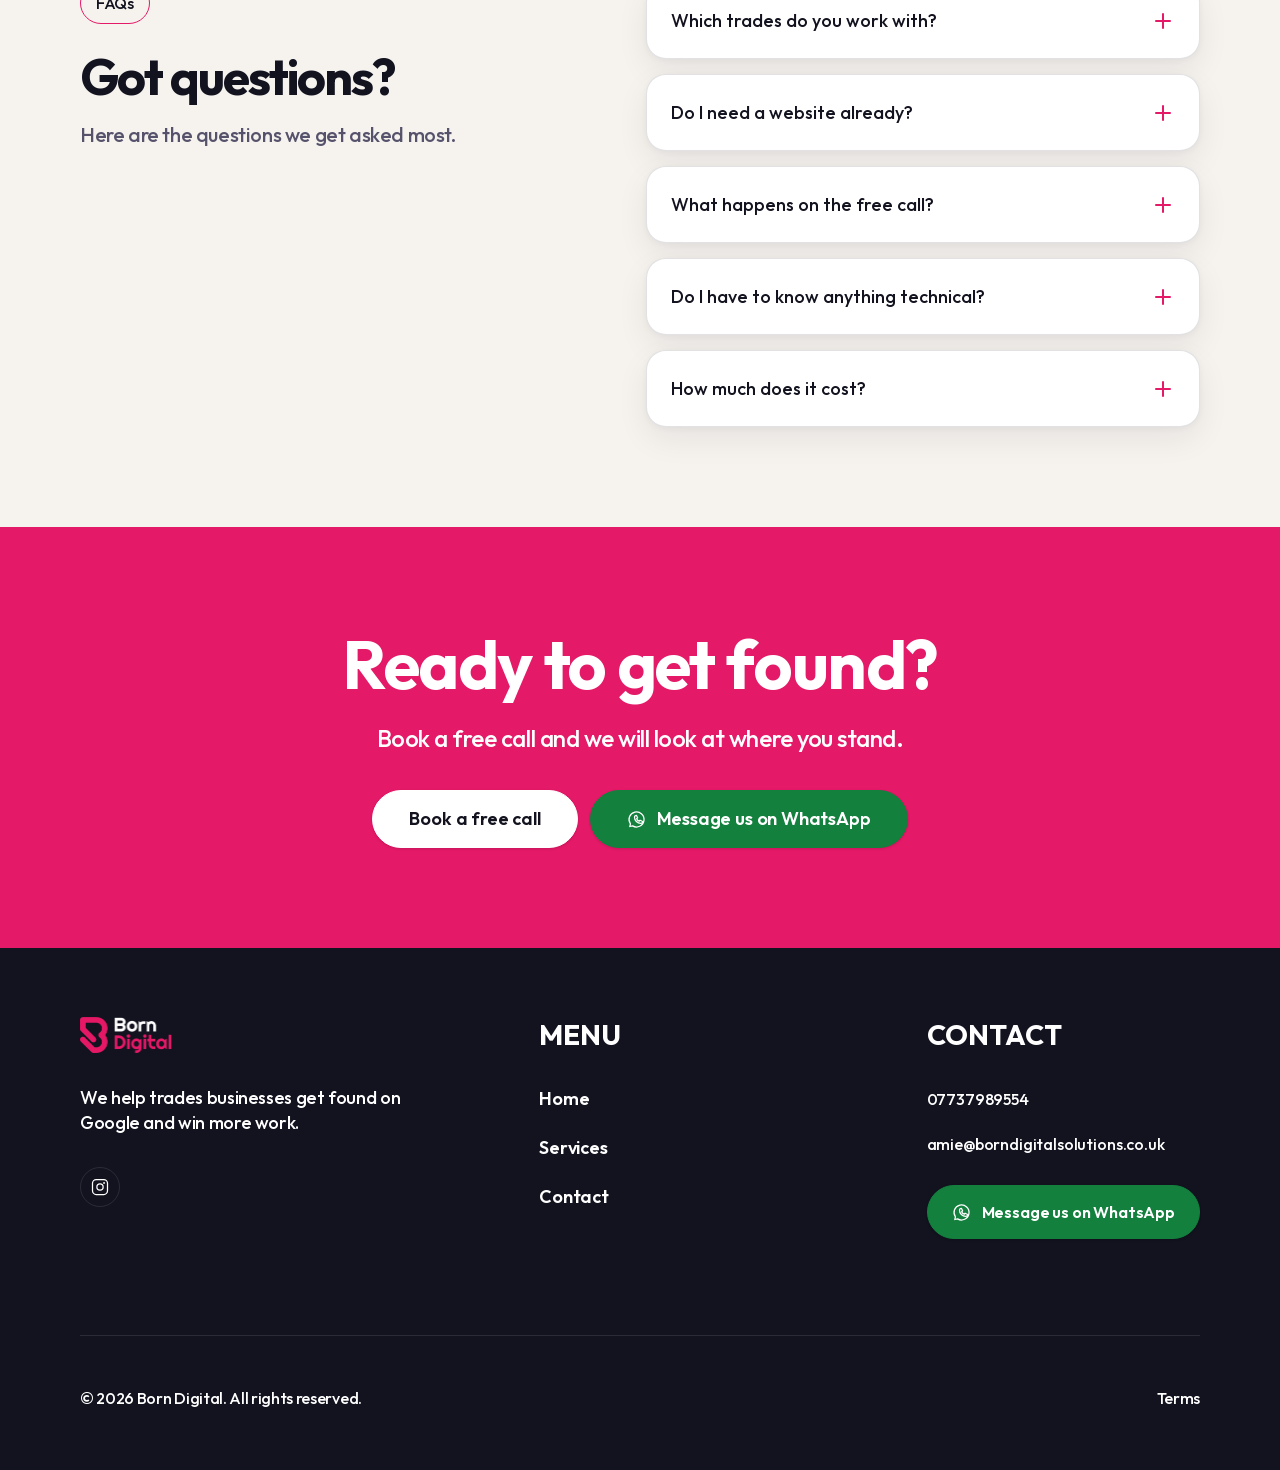
==== commit 62436b7b: "Add files via upload" ====
--- a/index.html
+++ b/index.html
@@ -40,7 +40,7 @@
 <header class="site-header">
   <div class="site-header__bar">
     <a class="logo" href="index.html" aria-label="Born Digital home">
-      <img src="images/logo-white.png" alt="Born Digital" width="95" height="36">
+      <img src="images/logo-navy.png" alt="Born Digital" width="95" height="36">
     </a>
     <nav class="site-nav" aria-label="Main">
       <ul class="site-nav__links">
@@ -63,24 +63,96 @@
 </header>
 
 <main id="main">
-  <section class="hero hero--home" aria-labelledby="hero-title">
+  <section class="hero hero--home bg-cream" aria-labelledby="hero-title">
     <div class="hero__decor" aria-hidden="true">
       <span class="hero__glow"></span>
-    </div>
-    <div class="container hero__content">
-      <h1 class="hero__title reveal" id="hero-title">
-        <span class="line">Customers near you are searching.</span>
-        <span class="line">Make sure they <span class="highlight">find you.</span></span>
-      </h1>
-      <p class="hero__text reveal">We help trades businesses show up on Google, turn enquiries into booked work, and stop good leads slipping away.</p>
-      <div class="btn-row reveal">
-        <a class="btn" href="contact.html">Book a free call</a>
-        <a class="btn btn--secondary" href="https://wa.me/447737989554" target="_blank" rel="noopener">Message us on WhatsApp</a>
-      </div>
-    </div>
-  </section>
-
-  <section class="section" aria-labelledby="offer-title">
+      <img class="hero__b" src="images/b-mark.png" alt="" width="400" height="400" decoding="async">
+    </div>
+    <div class="container hero__layout">
+      <div class="hero__content">
+        <h1 class="hero__title reveal" id="hero-title">
+          <span class="line">Customers near you are searching.</span>
+          <span class="line">Make sure they <span class="highlight">find you.</span></span>
+        </h1>
+        <p class="hero__text reveal">We help trades businesses show up on Google, turn enquiries into booked work, and stop good leads slipping away.</p>
+        <div class="btn-row reveal">
+          <a class="btn" href="contact.html">Book a free call</a>
+          <a class="btn btn--whatsapp" href="https://wa.me/447737989554" target="_blank" rel="noopener"><svg class="icon" viewBox="0 0 256 256" aria-hidden="true" focusable="false"><path d="M72 216l-36 8 8-34A96 96 0 1 1 72 216Z"/><path d="M96 104a24 24 0 0 1 24-24l16 32-12 12a52 52 0 0 0 32 32l12-12 32 16a24 24 0 0 1-24 24 80 80 0 0 1-80-80Z"/></svg>Message us on WhatsApp</a>
+        </div>
+      </div>
+      <div class="search-mock reveal" aria-hidden="true">
+        <div class="search-mock__card">
+          <div class="search-mock__dots"><span></span><span></span><span></span></div>
+          <div class="search-mock__bar"><svg class="icon" viewBox="0 0 256 256" aria-hidden="true" focusable="false"><circle cx="112" cy="112" r="72"/><line x1="163" y1="163" x2="216" y2="216"/></svg>plumber near me</div>
+          <div class="search-mock__results">
+            <div class="search-mock__result"><span class="search-mock__thumb"></span><span class="search-mock__lines"><span></span><span></span><span></span></span></div>
+            <div class="search-mock__result"><span class="search-mock__thumb"></span><span class="search-mock__lines"><span></span><span></span><span></span></span></div>
+            <div class="search-mock__result search-mock__result--you"><span class="search-mock__thumb"><svg class="icon" viewBox="0 0 256 256" aria-hidden="true" focusable="false"><circle cx="128" cy="104" r="32"/><path d="M208 104c0 72-80 128-80 128S48 176 48 104a80 80 0 0 1 160 0Z"/></svg></span><span class="search-mock__you"><strong>Your business here</strong><span class="search-mock__lines"><span></span></span></span></div>
+          </div>
+        </div>
+        <p class="search-mock__caption">Illustration only</p>
+      </div>
+    </div>
+  </section>
+
+  <section class="trade-strip" aria-label="Trades we work with">
+    <div class="trade-strip__track">
+      <ul class="trade-strip__list"><li>Plumbers</li><li>Heating engineers</li><li>Electricians</li><li>Plumbers</li><li>Heating engineers</li><li>Electricians</li><li>Plumbers</li><li>Heating engineers</li><li>Electricians</li><li>Plumbers</li><li>Heating engineers</li><li>Electricians</li></ul>
+      <ul class="trade-strip__list" aria-hidden="true"><li>Plumbers</li><li>Heating engineers</li><li>Electricians</li><li>Plumbers</li><li>Heating engineers</li><li>Electricians</li><li>Plumbers</li><li>Heating engineers</li><li>Electricians</li><li>Plumbers</li><li>Heating engineers</li><li>Electricians</li></ul>
+    </div>
+  </section>
+
+  <section class="section theme-dark" id="system" aria-labelledby="system-title">
+    <div class="container">
+      <div class="section-head section-head--centre reveal">
+        <span class="pill">The system</span>
+        <div class="section-head__row">
+          <h2 id="system-title">One system, not six separate jobs.</h2>
+          <p>Most trades businesses buy a website here, an ad there and a tool somewhere else, and none of it talks to each other. We build it as one connected system, so every enquiry is caught, answered and followed up.</p>
+        </div>
+      </div>
+      <div class="system-hub reveal">
+        <svg class="system-hub__lines" viewBox="0 0 100 100" preserveAspectRatio="none" aria-hidden="true" focusable="false">
+          <line x1="50" y1="50" x2="35" y2="16"/><line x1="50" y1="50" x2="65" y2="16"/>
+          <line x1="50" y1="50" x2="65" y2="50"/><line x1="50" y1="50" x2="65" y2="84"/>
+          <line x1="50" y1="50" x2="35" y2="84"/><line x1="50" y1="50" x2="35" y2="50"/>
+        </svg>
+        <div class="system-hub__centre">
+          <img src="images/b-mark.png" alt="" width="400" height="400" loading="lazy">
+          <p>Your enquiry system</p>
+        </div>
+        <ol class="system-nodes" role="list">
+          <li class="system-node">
+            <h3><span class="system-node__num">01</span>Search</h3>
+            <p>Google Business Profile and local SEO, so people near you find you.</p>
+          </li>
+          <li class="system-node">
+            <h3><span class="system-node__num">02</span>Website</h3>
+            <p>A fast site built to turn visitors into enquiries.</p>
+          </li>
+          <li class="system-node">
+            <h3><span class="system-node__num">03</span>Quote funnel</h3>
+            <p>A simple form that makes asking for a quote quick and easy.</p>
+          </li>
+          <li class="system-node">
+            <h3><span class="system-node__num">04</span>Ads</h3>
+            <p>Google and Meta ads that send more people in.</p>
+          </li>
+          <li class="system-node">
+            <h3><span class="system-node__num">05</span>Automations</h3>
+            <p>Missed call text back, instant replies, quote follow-up and review requests.</p>
+          </li>
+          <li class="system-node">
+            <h3><span class="system-node__num">06</span>CRM</h3>
+            <p>Every enquiry lands in one place, so nothing is lost and you can see where work comes from.</p>
+          </li>
+        </ol>
+      </div>
+      <p class="system-caption reveal">Everything feeds one place, so nothing slips through.</p>
+    </div>
+  </section>
+
+  <section class="section bg-cream" aria-labelledby="offer-title">
     <div class="container">
       <div class="section-head reveal">
         <span class="pill">What we do</span>
@@ -114,7 +186,52 @@
     </div>
   </section>
 
-  <section class="section" id="how-it-works" aria-labelledby="how-title">
+  <section class="section bg-white" aria-labelledby="lost-title">
+    <div class="container">
+      <div class="section-head reveal">
+        <span class="pill">The gaps</span>
+        <div class="section-head__row">
+          <h2 id="lost-title">Where enquiries get lost</h2>
+          <p>Most trades businesses are good at the work. The gaps are around it.</p>
+        </div>
+      </div>
+      <div class="compare reveal">
+        <div class="compare__head" aria-hidden="true"><span></span><span>Without a system</span><span>With Born Digital</span></div>
+        <div class="compare__row">
+          <h3>Being found</h3>
+          <p class="compare__cell compare__cell--without"><svg class="icon" viewBox="0 0 256 256" aria-hidden="true" focusable="false"><circle cx="128" cy="128" r="96"/><line x1="160" y1="96" x2="96" y2="160"/><line x1="96" y1="96" x2="160" y2="160"/></svg><span class="compare__tag" aria-hidden="true"><svg class="icon" viewBox="0 0 256 256" aria-hidden="true" focusable="false"><circle cx="128" cy="128" r="96"/><line x1="160" y1="96" x2="96" y2="160"/><line x1="96" y1="96" x2="160" y2="160"/></svg>Without a system</span><span><span class="visually-hidden">Without a system: </span>Customers find the competition first.</span></p>
+          <p class="compare__cell compare__cell--with"><svg class="icon" viewBox="0 0 256 256" aria-hidden="true" focusable="false"><circle cx="128" cy="128" r="96"/><polyline points="88 136 112 160 168 104"/></svg><span class="compare__tag" aria-hidden="true"><svg class="icon" viewBox="0 0 256 256" aria-hidden="true" focusable="false"><circle cx="128" cy="128" r="96"/><polyline points="88 136 112 160 168 104"/></svg>With Born Digital</span><span><span class="visually-hidden">With Born Digital: </span>You show up when people near you search for your trade.</span></p>
+        </div>
+        <div class="compare__row">
+          <h3>Missed calls</h3>
+          <p class="compare__cell compare__cell--without"><svg class="icon" viewBox="0 0 256 256" aria-hidden="true" focusable="false"><circle cx="128" cy="128" r="96"/><line x1="160" y1="96" x2="96" y2="160"/><line x1="96" y1="96" x2="160" y2="160"/></svg><span class="compare__tag" aria-hidden="true"><svg class="icon" viewBox="0 0 256 256" aria-hidden="true" focusable="false"><circle cx="128" cy="128" r="96"/><line x1="160" y1="96" x2="96" y2="160"/><line x1="96" y1="96" x2="160" y2="160"/></svg>Without a system</span><span><span class="visually-hidden">Without a system: </span>A missed call is a lost job.</span></p>
+          <p class="compare__cell compare__cell--with"><svg class="icon" viewBox="0 0 256 256" aria-hidden="true" focusable="false"><circle cx="128" cy="128" r="96"/><polyline points="88 136 112 160 168 104"/></svg><span class="compare__tag" aria-hidden="true"><svg class="icon" viewBox="0 0 256 256" aria-hidden="true" focusable="false"><circle cx="128" cy="128" r="96"/><polyline points="88 136 112 160 168 104"/></svg>With Born Digital</span><span><span class="visually-hidden">With Born Digital: </span>Every missed call gets an instant text back.</span></p>
+        </div>
+        <div class="compare__row">
+          <h3>New enquiries</h3>
+          <p class="compare__cell compare__cell--without"><svg class="icon" viewBox="0 0 256 256" aria-hidden="true" focusable="false"><circle cx="128" cy="128" r="96"/><line x1="160" y1="96" x2="96" y2="160"/><line x1="96" y1="96" x2="160" y2="160"/></svg><span class="compare__tag" aria-hidden="true"><svg class="icon" viewBox="0 0 256 256" aria-hidden="true" focusable="false"><circle cx="128" cy="128" r="96"/><line x1="160" y1="96" x2="96" y2="160"/><line x1="96" y1="96" x2="160" y2="160"/></svg>Without a system</span><span><span class="visually-hidden">Without a system: </span>Replies wait until you are off the tools.</span></p>
+          <p class="compare__cell compare__cell--with"><svg class="icon" viewBox="0 0 256 256" aria-hidden="true" focusable="false"><circle cx="128" cy="128" r="96"/><polyline points="88 136 112 160 168 104"/></svg><span class="compare__tag" aria-hidden="true"><svg class="icon" viewBox="0 0 256 256" aria-hidden="true" focusable="false"><circle cx="128" cy="128" r="96"/><polyline points="88 136 112 160 168 104"/></svg>With Born Digital</span><span><span class="visually-hidden">With Born Digital: </span>New enquiries get an instant reply.</span></p>
+        </div>
+        <div class="compare__row">
+          <h3>Quotes</h3>
+          <p class="compare__cell compare__cell--without"><svg class="icon" viewBox="0 0 256 256" aria-hidden="true" focusable="false"><circle cx="128" cy="128" r="96"/><line x1="160" y1="96" x2="96" y2="160"/><line x1="96" y1="96" x2="160" y2="160"/></svg><span class="compare__tag" aria-hidden="true"><svg class="icon" viewBox="0 0 256 256" aria-hidden="true" focusable="false"><circle cx="128" cy="128" r="96"/><line x1="160" y1="96" x2="96" y2="160"/><line x1="96" y1="96" x2="160" y2="160"/></svg>Without a system</span><span><span class="visually-hidden">Without a system: </span>Quotes go quiet and never get chased.</span></p>
+          <p class="compare__cell compare__cell--with"><svg class="icon" viewBox="0 0 256 256" aria-hidden="true" focusable="false"><circle cx="128" cy="128" r="96"/><polyline points="88 136 112 160 168 104"/></svg><span class="compare__tag" aria-hidden="true"><svg class="icon" viewBox="0 0 256 256" aria-hidden="true" focusable="false"><circle cx="128" cy="128" r="96"/><polyline points="88 136 112 160 168 104"/></svg>With Born Digital</span><span><span class="visually-hidden">With Born Digital: </span>Every quote gets followed up automatically.</span></p>
+        </div>
+        <div class="compare__row">
+          <h3>Reviews</h3>
+          <p class="compare__cell compare__cell--without"><svg class="icon" viewBox="0 0 256 256" aria-hidden="true" focusable="false"><circle cx="128" cy="128" r="96"/><line x1="160" y1="96" x2="96" y2="160"/><line x1="96" y1="96" x2="160" y2="160"/></svg><span class="compare__tag" aria-hidden="true"><svg class="icon" viewBox="0 0 256 256" aria-hidden="true" focusable="false"><circle cx="128" cy="128" r="96"/><line x1="160" y1="96" x2="96" y2="160"/><line x1="96" y1="96" x2="160" y2="160"/></svg>Without a system</span><span><span class="visually-hidden">Without a system: </span>Happy customers never get asked.</span></p>
+          <p class="compare__cell compare__cell--with"><svg class="icon" viewBox="0 0 256 256" aria-hidden="true" focusable="false"><circle cx="128" cy="128" r="96"/><polyline points="88 136 112 160 168 104"/></svg><span class="compare__tag" aria-hidden="true"><svg class="icon" viewBox="0 0 256 256" aria-hidden="true" focusable="false"><circle cx="128" cy="128" r="96"/><polyline points="88 136 112 160 168 104"/></svg>With Born Digital</span><span><span class="visually-hidden">With Born Digital: </span>Customers are asked for a review after the job.</span></p>
+        </div>
+        <div class="compare__row">
+          <h3>Your website</h3>
+          <p class="compare__cell compare__cell--without"><svg class="icon" viewBox="0 0 256 256" aria-hidden="true" focusable="false"><circle cx="128" cy="128" r="96"/><line x1="160" y1="96" x2="96" y2="160"/><line x1="96" y1="96" x2="160" y2="160"/></svg><span class="compare__tag" aria-hidden="true"><svg class="icon" viewBox="0 0 256 256" aria-hidden="true" focusable="false"><circle cx="128" cy="128" r="96"/><line x1="160" y1="96" x2="96" y2="160"/><line x1="96" y1="96" x2="160" y2="160"/></svg>Without a system</span><span><span class="visually-hidden">Without a system: </span>A page that just sits there.</span></p>
+          <p class="compare__cell compare__cell--with"><svg class="icon" viewBox="0 0 256 256" aria-hidden="true" focusable="false"><circle cx="128" cy="128" r="96"/><polyline points="88 136 112 160 168 104"/></svg><span class="compare__tag" aria-hidden="true"><svg class="icon" viewBox="0 0 256 256" aria-hidden="true" focusable="false"><circle cx="128" cy="128" r="96"/><polyline points="88 136 112 160 168 104"/></svg>With Born Digital</span><span><span class="visually-hidden">With Born Digital: </span>A fast site built to bring in enquiries.</span></p>
+        </div>
+      </div>
+    </div>
+  </section>
+
+  <section class="section bg-cream" id="how-it-works" aria-labelledby="how-title">
     <div class="container">
       <div class="section-head reveal">
         <span class="pill">How it works</span>
@@ -187,10 +304,10 @@
               <span class="mock__group">
               <span class="mock__stack">
                 <span class="mock__enquiry"><strong>New enquiry</strong><span>replied</span></span>
-                <span class="mock__progress"><svg class="icon icon--filled" viewBox="0 0 256 256" aria-hidden="true" focusable="false"><circle cx="128" cy="128" r="104" fill="currentColor" stroke="none"/><polyline points="88 132 116 160 170 106" stroke="#1b1b2b" stroke-width="22"/></svg><span class="mock__track"><span class="mock__fill"></span></span></span>
+                <span class="mock__progress"><svg class="icon icon--filled" viewBox="0 0 256 256" aria-hidden="true" focusable="false"><circle cx="128" cy="128" r="104" fill="currentColor" stroke="none"/><polyline points="88 132 116 160 170 106" stroke="#ffffff" stroke-width="22"/></svg><span class="mock__track"><span class="mock__fill"></span></span></span>
               </span>
               <span class="mock__divider"></span>
-              <span class="mock__row mock__row--task"><span class="mock__task"><svg class="icon icon--filled" viewBox="0 0 256 256" aria-hidden="true" focusable="false"><circle cx="128" cy="128" r="104" fill="currentColor" stroke="none"/><polyline points="88 132 116 160 170 106" stroke="#1b1b2b" stroke-width="22"/></svg>Quote followed up</span><svg class="icon mock__end-icon" viewBox="0 0 256 256" aria-hidden="true" focusable="false"><circle cx="128" cy="128" r="96"/><circle cx="128" cy="128" r="56"/><circle cx="128" cy="128" r="16"/></svg></span>
+              <span class="mock__row mock__row--task"><span class="mock__task"><svg class="icon icon--filled" viewBox="0 0 256 256" aria-hidden="true" focusable="false"><circle cx="128" cy="128" r="104" fill="currentColor" stroke="none"/><polyline points="88 132 116 160 170 106" stroke="#ffffff" stroke-width="22"/></svg>Quote followed up</span><svg class="icon mock__end-icon" viewBox="0 0 256 256" aria-hidden="true" focusable="false"><circle cx="128" cy="128" r="96"/><circle cx="128" cy="128" r="56"/><circle cx="128" cy="128" r="16"/></svg></span>
               <span class="mock__divider"></span>
               <span class="mock__row mock__row--task"><span class="mock__task mock__task--todo"><span class="mock__empty-check"></span>Review requested</span><svg class="icon mock__end-icon" viewBox="0 0 256 256" aria-hidden="true" focusable="false"><path d="M32 72a8 8 0 0 1 8-8h61.3a8 8 0 0 1 5 1.8L128 88h88a8 8 0 0 1 8 8v104a8 8 0 0 1-8 8H40a8 8 0 0 1-8-8Z"/></svg></span>
               </span>
@@ -205,7 +322,29 @@
     </div>
   </section>
 
-  <section class="about section--alt" id="about" aria-labelledby="about-title">
+  <section class="section bg-white" aria-labelledby="fit-title">
+    <div class="container">
+      <div class="section-head reveal">
+        <span class="pill">Who we help</span>
+        <div class="section-head__row">
+          <h2 id="fit-title">Is this for you?</h2>
+          <p>A quick check before we talk.</p>
+        </div>
+      </div>
+      <div class="fit-grid">
+        <div class="fit-card fit-card--yes reveal">
+          <h3>Right for you if</h3>
+          <ul class="fit-list"><li><svg class="icon" viewBox="0 0 256 256" aria-hidden="true" focusable="false"><circle cx="128" cy="128" r="96"/><polyline points="88 136 112 160 168 104"/></svg><span>You are a plumber, heating engineer or electrician.</span></li><li><svg class="icon" viewBox="0 0 256 256" aria-hidden="true" focusable="false"><circle cx="128" cy="128" r="96"/><polyline points="88 136 112 160 168 104"/></svg><span>You want more enquiries from your area.</span></li><li><svg class="icon" viewBox="0 0 256 256" aria-hidden="true" focusable="false"><circle cx="128" cy="128" r="96"/><polyline points="88 136 112 160 168 104"/></svg><span>You are tired of missed calls and quotes going quiet.</span></li><li><svg class="icon" viewBox="0 0 256 256" aria-hidden="true" focusable="false"><circle cx="128" cy="128" r="96"/><polyline points="88 136 112 160 168 104"/></svg><span>You would rather someone else handled the tech.</span></li></ul>
+        </div>
+        <div class="fit-card fit-card--no reveal">
+          <h3>Not right for you if</h3>
+          <ul class="fit-list"><li><svg class="icon" viewBox="0 0 256 256" aria-hidden="true" focusable="false"><circle cx="128" cy="128" r="96"/><line x1="160" y1="96" x2="96" y2="160"/><line x1="96" y1="96" x2="160" y2="160"/></svg><span>You are not looking to grow.</span></li><li><svg class="icon" viewBox="0 0 256 256" aria-hidden="true" focusable="false"><circle cx="128" cy="128" r="96"/><line x1="160" y1="96" x2="96" y2="160"/><line x1="96" y1="96" x2="160" y2="160"/></svg><span>You want a one-off logo or leaflet.</span></li><li><svg class="icon" viewBox="0 0 256 256" aria-hidden="true" focusable="false"><circle cx="128" cy="128" r="96"/><line x1="160" y1="96" x2="96" y2="160"/><line x1="96" y1="96" x2="160" y2="160"/></svg><span>You are outside the trades we work with.</span></li></ul>
+        </div>
+      </div>
+    </div>
+  </section>
+
+  <section class="about theme-dark" id="about" aria-labelledby="about-title">
     <div class="container about__inner reveal">
       <div class="about__head">
         <span class="pill">About us</span>
@@ -216,7 +355,7 @@
     </div>
   </section>
 
-  <section class="faq" aria-labelledby="faq-title">
+  <section class="faq bg-cream" aria-labelledby="faq-title">
     <div class="container faq__inner">
       <div class="faq__head reveal">
         <span class="pill">FAQs</span>
@@ -279,15 +418,18 @@
   </section>
 
   <section class="cta" aria-labelledby="cta-title">
-    <div class="cta__box reveal">
+    <div class="container cta__inner reveal">
       <h2 id="cta-title">Ready to get found?</h2>
       <p>Book a free call and we will look at where you stand.</p>
-      <a class="btn" href="contact.html">Book a free call</a>
+      <div class="btn-row">
+        <a class="btn btn--light" href="contact.html">Book a free call</a>
+        <a class="btn btn--whatsapp" href="https://wa.me/447737989554" target="_blank" rel="noopener"><svg class="icon" viewBox="0 0 256 256" aria-hidden="true" focusable="false"><path d="M72 216l-36 8 8-34A96 96 0 1 1 72 216Z"/><path d="M96 104a24 24 0 0 1 24-24l16 32-12 12a52 52 0 0 0 32 32l12-12 32 16a24 24 0 0 1-24 24 80 80 0 0 1-80-80Z"/></svg>Message us on WhatsApp</a>
+      </div>
     </div>
   </section>
 </main>
 
-<footer class="site-footer">
+<footer class="site-footer theme-dark">
   <div class="container">
     <div class="site-footer__top">
       <div class="site-footer__brand">
@@ -309,10 +451,10 @@
         <div class="footer-col footer-col--contact">
           <h2>Contact</h2>
           <ul>
-            <li><a href="https://wa.me/447737989554" target="_blank" rel="noopener">Message us on WhatsApp</a></li>
             <li><a href="tel:+447737989554">07737989554</a></li>
             <li><a href="mailto:amie@borndigitalsolutions.co.uk">amie@borndigitalsolutions.co.uk</a></li>
           </ul>
+          <a class="btn btn--whatsapp footer-whatsapp" href="https://wa.me/447737989554" target="_blank" rel="noopener"><svg class="icon" viewBox="0 0 256 256" aria-hidden="true" focusable="false"><path d="M72 216l-36 8 8-34A96 96 0 1 1 72 216Z"/><path d="M96 104a24 24 0 0 1 24-24l16 32-12 12a52 52 0 0 0 32 32l12-12 32 16a24 24 0 0 1-24 24 80 80 0 0 1-80-80Z"/></svg>Message us on WhatsApp</a>
         </div>
       </div>
     </div>
--- a/css/style.css
+++ b/css/style.css
@@ -1,19 +1,19 @@
 /* ==========================================================================
    Born Digital
-   Colours and fonts first, then layout, components and pages.
+   Colours and fonts first, then themes, layout, components and pages.
    ========================================================================== */
 
 :root {
   /* Brand colours */
-  --navy: #131320;          /* main background */
-  --navy-light: #1b1b2b;    /* cards and alternate sections */
-  --pink: #e41967;          /* buttons, accents, highlights */
+  --navy: #131320;          /* text on light, dark bands, footer */
+  --navy-light: #1b1b2b;    /* cards on navy */
+  --pink: #e41967;          /* buttons, accents, highlights, pink bands */
   --pink-hover: #c4145a;    /* button hover */
-  --pink-soft: rgba(228, 25, 103, 0.14); /* icon chips and tinted panels */
-  --cream: #f6f3ef;         /* light text areas */
-  --white: #ffffff;         /* main text */
+  --pink-soft: rgba(228, 25, 103, 0.14);
+  --cream: #f6f3ef;         /* main light background */
+  --white: #ffffff;
   --muted: #b8b3cc;         /* secondary text on navy */
-  --border: rgba(255, 255, 255, 0.1);
+  --ink-muted: #57526b;     /* secondary text on cream and white */
 
   /* Layout */
   --content-max: 1280px;
@@ -45,6 +45,38 @@
   unicode-range: U+0100-02BA, U+02BD-02C5, U+02C7-02CC, U+02CE-02D7, U+02DD-02FF, U+1D00-1DBF, U+1E00-1E9F, U+1EF2-1EFF, U+2020, U+20A0-20AB, U+20AD-20C4, U+2113, U+2C60-2C7F, U+A720-A7FF;
 }
 
+/* ---------- Themes ----------
+   Components read these variables, so the same card or accordion works on
+   cream, white or navy. Light is the default; .theme-dark switches a band. */
+
+body,
+.theme-light {
+  --bg: var(--cream);
+  --surface: var(--white);
+  --text: var(--navy);
+  --text-muted: var(--ink-muted);
+  --text-soft: #2b2940;
+  --line: rgba(19, 19, 32, 0.12);
+  --chip: rgba(228, 25, 103, 0.1);
+  --shadow: 0 12px 32px rgba(19, 19, 32, 0.07), 0 2px 6px rgba(19, 19, 32, 0.04);
+  --focus: var(--navy);
+}
+.theme-dark {
+  --bg: var(--navy);
+  --surface: var(--navy-light);
+  --text: var(--white);
+  --text-muted: var(--muted);
+  --text-soft: var(--cream);
+  --line: rgba(255, 255, 255, 0.1);
+  --chip: var(--pink-soft);
+  --shadow: 0 30px 50px rgba(0, 0, 0, 0.25);
+  --focus: var(--cream);
+  background: var(--bg);
+  color: var(--text);
+}
+.bg-cream { background: var(--cream); }
+.bg-white { background: var(--white); --surface: var(--cream); }
+
 /* ---------- Base ---------- */
 
 *,
@@ -58,8 +90,8 @@
 
 body {
   margin: 0;
-  background: var(--navy);
-  color: var(--white);
+  background: var(--cream);
+  color: var(--navy);
   font-family: var(--font);
   font-size: 18px;
   line-height: 1.5;
@@ -77,7 +109,7 @@
 a { color: inherit; }
 
 :focus-visible {
-  outline: 3px solid var(--cream);
+  outline: 3px solid var(--focus);
   outline-offset: 3px;
   border-radius: 6px;
 }
@@ -138,6 +170,7 @@
   color: var(--white);
   font: 600 18px/24px var(--font);
   letter-spacing: -0.01em;
+  text-align: center;
   text-decoration: none;
   white-space: nowrap;
   box-shadow: 0 1px 2px rgba(3, 3, 13, 0.03), 0 1px 3px rgba(3, 3, 13, 0.1);
@@ -150,14 +183,41 @@
 }
 .btn:active { transform: scale(0.98); }
 
+/* Secondary: white outline on light, dark fill on navy */
 .btn--secondary {
-  background: var(--navy-light);
-  border-color: var(--border);
+  background: var(--surface);
+  border-color: var(--line);
+  color: var(--text);
 }
 .btn--secondary:hover {
-  background: var(--navy-light);
+  background: var(--surface);
   border-color: var(--pink);
 }
+
+/* White buttons with navy text, for the pink band */
+.btn--light {
+  background: var(--white);
+  border-color: var(--white);
+  color: var(--navy);
+}
+.btn--light:hover {
+  background: var(--cream);
+  border-color: var(--cream);
+}
+.btn--light .icon { color: var(--pink); font-size: 20px; }
+
+/* WhatsApp green with white text. A slightly deeper shade than WhatsApp's bright
+   #25d366 so white text stays readable (5:1 contrast; the bright green is only 2:1). */
+.btn--whatsapp {
+  background: #13803e;
+  border-color: #13803e;
+  color: var(--white);
+}
+.btn--whatsapp:hover {
+  background: #0f6b33;
+  border-color: #0f6b33;
+}
+.btn--whatsapp .icon { font-size: 20px; }
 
 .btn-row {
   display: flex;
@@ -174,21 +234,21 @@
   padding: 12px 15px;
   border: 1px solid var(--pink);
   border-radius: 60px;
-  color: var(--white);
+  color: var(--text);
   font-size: 16px;
   font-weight: 500;
   line-height: 1;
   letter-spacing: -0.02em;
 }
 
-/* ---------- Header ---------- */
+/* ---------- Header (cream, navy text, navy logo) ---------- */
 
 .site-header {
   position: sticky;
   top: 0;
   z-index: 50;
-  background: var(--navy);
-  border-bottom: 1px solid var(--border);
+  background: var(--cream);
+  border-bottom: 1px solid rgba(19, 19, 32, 0.1);
 }
 
 .site-header__bar {
@@ -216,6 +276,7 @@
 }
 .site-nav__links a {
   position: relative;
+  color: var(--navy);
   font-size: 18px;
   font-weight: 600;
   letter-spacing: -0.01em;
@@ -244,9 +305,9 @@
   width: 40px;
   height: 40px;
   padding: 0;
-  border: 1px solid var(--border);
+  border: 1px solid rgba(19, 19, 32, 0.15);
   border-radius: 8px;
-  background: var(--navy-light);
+  background: var(--white);
   cursor: pointer;
 }
 .menu-toggle span {
@@ -255,7 +316,7 @@
   right: 11px;
   height: 2px;
   border-radius: 2px;
-  background: var(--white);
+  background: var(--navy);
   transition: transform 0.3s var(--ease), opacity 0.2s;
 }
 .menu-toggle span:nth-child(1) { top: 13px; }
@@ -273,14 +334,15 @@
   flex-direction: column;
   align-items: stretch;
   padding: 40px 0;
-  background: var(--navy);
+  background: var(--cream);
   overflow-y: auto;
 }
 .mobile-menu[hidden] { display: none; }
 .mobile-menu a:not(.btn) {
   display: block;
   padding: 24px 20px;
-  border-bottom: 1px solid var(--border);
+  border-bottom: 1px solid rgba(19, 19, 32, 0.1);
+  color: var(--navy);
   font-size: 40px;
   font-weight: 700;
   line-height: 1;
@@ -309,6 +371,7 @@
   gap: 26px;
 }
 .hero__title {
+  color: var(--navy);
   font-size: 72px;
   font-weight: 700;
   line-height: 1.05;
@@ -326,26 +389,36 @@
 }
 .hero__text {
   max-width: 760px;
-  color: var(--muted);
+  color: var(--ink-muted);
   font-size: 22px;
   font-weight: 500;
-  line-height: 1.3;
+  line-height: 1.35;
   letter-spacing: -0.01em;
   text-wrap: pretty;
 }
 .hero--compact .hero__text { max-width: 420px; }
 .hero .btn-row { margin-top: 6px; }
 
-/* Home hero depth: soft pink glow (decorative only) */
+/* Home hero: text left, search illustration right, soft glow and faded B */
 .hero--home {
   position: relative;
   overflow: hidden;
   isolation: isolate;
-}
-.hero--home .hero__content {
+  text-align: left;
+}
+.hero--home .hero__layout {
   position: relative;
   z-index: 1;
-}
+  display: grid;
+  grid-template-columns: minmax(0, 1.2fr) minmax(0, 0.8fr);
+  align-items: center;
+  gap: 64px;
+}
+.hero--home .hero__content { align-items: flex-start; }
+.hero--home .hero__title { font-size: 64px; }
+.hero--home .hero__text { max-width: 600px; }
+.hero--home .btn-row { justify-content: flex-start; }
+
 .hero__decor {
   position: absolute;
   inset: 0;
@@ -356,37 +429,170 @@
 }
 .hero__glow {
   position: absolute;
-  left: 50%;
+  left: 38%;
   top: 46%;
   width: min(980px, 110%);
   aspect-ratio: 16 / 9;
   border-radius: 50%;
-  background: radial-gradient(closest-side, rgba(228, 25, 103, 0.18), rgba(228, 25, 103, 0.08) 45%, rgba(228, 25, 103, 0) 100%);
+  background: radial-gradient(closest-side, rgba(228, 25, 103, 0.13), rgba(228, 25, 103, 0.05) 45%, rgba(228, 25, 103, 0) 100%);
   filter: blur(48px);
   transform: translate(-50%, -50%) scale(1);
   animation: hero-glow-breathe 11s ease-in-out infinite;
   will-change: transform, opacity;
 }
+.hero__b {
+  position: absolute;
+  top: 50%;
+  right: -10%;
+  height: 86%;
+  width: auto;
+  max-width: none;
+  opacity: 0.07;
+  transform: translate3d(0, -50%, 0) rotate(-6deg);
+  animation: hero-b-float 16s ease-in-out infinite;
+  will-change: transform;
+}
+@keyframes hero-b-float {
+  0%, 100% { transform: translate3d(0, -50%, 0) rotate(-6deg); }
+  50% { transform: translate3d(-6px, calc(-50% - 16px), 0) rotate(-4.5deg); }
+}
 @keyframes hero-glow-breathe {
   0%, 100% { opacity: 1; transform: translate(-50%, -50%) scale(1); }
-  50% { opacity: 0.72; transform: translate(-50%, -50%) scale(1.07); }
-}
-
-@media (prefers-reduced-motion: reduce) {
-  .hero__glow { animation: none; }
+  50% { opacity: 0.75; transform: translate(-50%, -50%) scale(1.06); }
+}
+
+/* Search results illustration (decorative) */
+.search-mock {
+  display: flex;
+  flex-direction: column;
+  gap: 10px;
+  width: 100%;
+  max-width: 440px;
+  justify-self: end;
+  user-select: none;
+}
+.search-mock__card {
+  padding: 18px 18px 22px;
+  border: 1px solid rgba(19, 19, 32, 0.1);
+  border-radius: 24px;
+  background: var(--white);
+  box-shadow: 0 30px 60px rgba(19, 19, 32, 0.12), 0 4px 12px rgba(19, 19, 32, 0.06);
+  transform: rotate(2deg);
+}
+.search-mock__dots { display: flex; gap: 6px; margin-bottom: 16px; }
+.search-mock__dots span { width: 10px; height: 10px; border-radius: 50%; background: rgba(19, 19, 32, 0.12); }
+.search-mock__dots span:first-child { background: var(--pink); }
+.search-mock__bar {
+  display: flex;
+  align-items: center;
+  gap: 10px;
+  padding: 12px 16px;
+  border: 1px solid rgba(19, 19, 32, 0.12);
+  border-radius: 999px;
+  background: var(--cream);
+  color: var(--navy);
+  font-size: 16px;
+  font-weight: 500;
+}
+.search-mock__bar .icon { color: var(--ink-muted); font-size: 18px; }
+.search-mock__results {
+  display: flex;
+  flex-direction: column;
+  gap: 12px;
+  margin-top: 16px;
+}
+.search-mock__result {
+  display: flex;
+  align-items: center;
+  gap: 14px;
+  padding: 14px;
+  border: 1px solid rgba(19, 19, 32, 0.08);
+  border-radius: 16px;
+}
+.search-mock__thumb {
+  flex: none;
+  width: 44px;
+  height: 44px;
+  border-radius: 12px;
+  background: rgba(19, 19, 32, 0.08);
+}
+.search-mock__lines { display: flex; flex: 1; flex-direction: column; gap: 8px; }
+.search-mock__lines span { display: block; height: 10px; border-radius: 6px; background: rgba(19, 19, 32, 0.1); }
+.search-mock__lines span:first-child { width: 70%; height: 12px; background: rgba(19, 19, 32, 0.16); }
+.search-mock__lines span:last-child { width: 45%; }
+.search-mock__result--you {
+  border-color: var(--pink);
+  background: rgba(228, 25, 103, 0.06);
+  box-shadow: 0 10px 24px rgba(228, 25, 103, 0.15);
+  transform: scale(1.03);
+}
+.search-mock__result--you .search-mock__thumb {
+  display: flex;
+  align-items: center;
+  justify-content: center;
+  background: var(--pink);
+  color: var(--white);
+  font-size: 22px;
+}
+.search-mock__you { display: flex; flex-direction: column; gap: 4px; }
+.search-mock__you strong { color: var(--navy); font-size: 17px; font-weight: 700; }
+.search-mock__you span { color: var(--ink-muted); font-size: 13px; }
+.search-mock__caption {
+  margin-top: 10px;
+  color: var(--ink-muted);
+  font-size: 12px;
+  text-align: center;
+}
+
+/* ---------- Trade strip (pink band, slow marquee) ---------- */
+
+.trade-strip {
+  overflow: hidden;
+  background: var(--pink);
+  color: var(--white);
+}
+.trade-strip__track {
+  display: flex;
+  width: max-content;
+  animation: trade-scroll 45s linear infinite;
+}
+.trade-strip:hover .trade-strip__track { animation-play-state: paused; }
+.trade-strip__list {
+  display: flex;
+  flex: none;
+  align-items: center;
+}
+.trade-strip__list li {
+  display: flex;
+  align-items: center;
+  gap: 28px;
+  padding: 18px 0 18px 28px;
+  font-size: 20px;
+  font-weight: 600;
+  letter-spacing: -0.01em;
+  white-space: nowrap;
+}
+.trade-strip__list li::after {
+  content: "";
+  width: 7px;
+  height: 7px;
+  border-radius: 50%;
+  background: rgba(255, 255, 255, 0.7);
+}
+@keyframes trade-scroll {
+  to { transform: translateX(-50%); }
 }
 
 /* ---------- Sections ---------- */
 
-.section { padding: 60px 0 40px; }
-.section--alt { background: var(--navy-light); }
+.section { padding: 100px 0; }
 
 .section-head {
   display: flex;
   flex-direction: column;
   align-items: flex-start;
   gap: 24px;
-  margin-bottom: 76px;
+  margin-bottom: 64px;
 }
 .section-head__row {
   display: flex;
@@ -396,15 +602,16 @@
   width: 100%;
 }
 .section-head h2 {
-  max-width: 500px;
+  max-width: 560px;
+  color: var(--text);
   font-size: 56px;
   font-weight: 700;
-  line-height: 1.25;
+  line-height: 1.15;
   letter-spacing: -0.02em;
 }
 .section-head p {
   max-width: 550px;
-  color: var(--muted);
+  color: var(--text-muted);
   font-size: 20px;
   font-weight: 500;
   line-height: 1.4;
@@ -412,6 +619,118 @@
   text-align: right;
   text-wrap: pretty;
 }
+.section-head--centre { align-items: center; text-align: center; }
+.section-head--centre .section-head__row { flex-direction: column; align-items: center; gap: 16px; }
+.section-head--centre h2 { max-width: 760px; }
+.section-head--centre p { max-width: 720px; text-align: center; }
+
+/* ---------- The system (navy band, hub and spoke) ---------- */
+
+.system-hub { position: relative; }
+.system-nodes {
+  display: grid;
+  grid-template-columns: minmax(0, 1fr) 260px minmax(0, 1fr);
+  grid-auto-rows: 1fr;
+  gap: 28px 60px;
+}
+.system-hub__lines {
+  position: absolute;
+  inset: 0;
+  width: 100%;
+  height: 100%;
+  overflow: visible;
+  pointer-events: none;
+}
+.system-hub__lines line {
+  stroke: var(--pink);
+  stroke-width: 1.5;
+  stroke-dasharray: 3 7;
+  stroke-linecap: round;
+  opacity: 0.7;
+  vector-effect: non-scaling-stroke;
+  animation: hub-dash 30s linear infinite;
+}
+@keyframes hub-dash { to { stroke-dashoffset: -200; } }
+
+.system-hub__centre {
+  position: absolute;
+  left: 50%;
+  top: 50%;
+  z-index: 1;
+  transform: translate(-50%, -50%);
+  display: flex;
+  flex-direction: column;
+  align-items: center;
+  justify-content: center;
+  gap: 12px;
+  width: 240px;
+  height: 240px;
+  border: 1px solid rgba(228, 25, 103, 0.5);
+  border-radius: 50%;
+  background: radial-gradient(circle, var(--navy-light) 60%, var(--navy) 100%);
+  box-shadow: 0 0 0 10px rgba(228, 25, 103, 0.08), 0 0 60px rgba(228, 25, 103, 0.25);
+  text-align: center;
+}
+.system-hub__centre img { width: 88px; height: auto; }
+.system-hub__centre p {
+  max-width: 150px;
+  color: var(--white);
+  font-size: 18px;
+  font-weight: 700;
+  line-height: 1.2;
+}
+
+.system-node {
+  position: relative;
+  z-index: 1;
+  display: flex;
+  flex-direction: column;
+  gap: 8px;
+  padding: 22px 24px;
+  border: 1px solid var(--line);
+  border-radius: 20px;
+  background: var(--navy-light);
+}
+.system-node:nth-child(1) { grid-column: 1; grid-row: 1; }
+.system-node:nth-child(2) { grid-column: 3; grid-row: 1; }
+.system-node:nth-child(3) { grid-column: 3; grid-row: 2; }
+.system-node:nth-child(4) { grid-column: 3; grid-row: 3; }
+.system-node:nth-child(5) { grid-column: 1; grid-row: 3; }
+.system-node:nth-child(6) { grid-column: 1; grid-row: 2; }
+.system-node h3 {
+  display: flex;
+  align-items: center;
+  gap: 12px;
+  font-size: 22px;
+  font-weight: 700;
+  letter-spacing: -0.02em;
+}
+.system-node__num {
+  display: inline-flex;
+  align-items: center;
+  justify-content: center;
+  min-width: 38px;
+  height: 28px;
+  padding: 0 8px;
+  border-radius: 999px;
+  background: var(--pink);
+  color: var(--white);
+  font-size: 14px;
+  font-weight: 700;
+  letter-spacing: 0;
+}
+.system-node p {
+  color: var(--muted);
+  font-size: 16px;
+  line-height: 1.45;
+}
+.system-caption {
+  margin-top: 48px;
+  color: var(--cream);
+  font-size: 20px;
+  font-weight: 600;
+  text-align: center;
+}
 
 /* ---------- Home: service cards (tilted 2x2) ---------- */
 
@@ -426,10 +745,11 @@
   flex-direction: column;
   align-items: flex-start;
   padding: 37px 30px 45px;
-  border: 1px solid var(--border);
+  border: 1px solid var(--line);
   border-radius: 20px;
-  background: var(--navy-light);
-  box-shadow: 0 30px 50px rgba(0, 0, 0, 0.25);
+  background: var(--surface);
+  box-shadow: var(--shadow);
+  color: var(--text);
   text-decoration: none;
   transform: rotate(var(--tilt, 0deg));
 }
@@ -442,7 +762,7 @@
   align-items: center;
   justify-content: center;
   border-radius: 12px;
-  background: var(--pink-soft);
+  background: var(--chip);
   color: var(--pink);
 }
 .offer-card .icon-chip { width: 56px; height: 56px; font-size: 32px; }
@@ -455,567 +775,11 @@
 }
 .offer-card p {
   margin-top: 17px;
-  color: var(--muted);
+  color: var(--text-muted);
   font-size: 18px;
   line-height: 1.4;
   letter-spacing: -0.02em;
 }
-
-/* ---------- Home: how it works ---------- */
-/* Measurements follow the Framer "How it works" section. */
-
-.steps {
-  display: grid;
-  grid-template-columns: repeat(3, minmax(0, 1fr));
-  gap: 53px 34px;
-  padding-top: 60px;
-}
-.step {
-  position: relative;
-  display: flex;
-  flex-direction: column;
-  gap: 10px;
-  min-height: 531px;
-  padding: 17px 17px 40px;
-  border-radius: 39px;
-  background: var(--navy-light);
-  transform: rotate(var(--tilt, 0deg));
-}
-.step:nth-child(1) { --tilt: -2deg; }
-.step:nth-child(3) { --tilt: 2deg; }
-
-/* Number tab with curved shoulders */
-.step__tab {
-  position: absolute;
-  left: 50%;
-  bottom: 100%;
-  width: 112px;
-  height: 55px;
-  margin-bottom: -1px;
-  transform: translateX(-50%);
-  display: flex;
-  align-items: center;
-  justify-content: center;
-  border-radius: 22px 22px 0 0;
-  background: var(--navy-light);
-  color: var(--pink);
-  font-size: 24px;
-  font-weight: 700;
-  letter-spacing: -0.02em;
-}
-.step__tab::before,
-.step__tab::after {
-  content: "";
-  position: absolute;
-  bottom: 0;
-  width: 24px;
-  height: 24px;
-}
-.step__tab::before {
-  right: 100%;
-  background: radial-gradient(circle at 0 0, transparent 23.5px, var(--navy-light) 24px);
-}
-.step__tab::after {
-  left: 100%;
-  background: radial-gradient(circle at 100% 0, transparent 23.5px, var(--navy-light) 24px);
-}
-
-/* Illustration panel (decorative) */
-.mock {
-  display: flex;
-  height: 298px;
-  padding: 14px;
-  border-radius: 28px;
-  background: var(--pink-soft);
-  cursor: default;
-  user-select: none;
-}
-.mock__ui {
-  display: flex;
-  flex: 1;
-  min-width: 0;
-  flex-direction: column;
-  justify-content: flex-start;
-  gap: 11px;
-  padding: 14px 16px;
-  border: 1px solid var(--border);
-  border-radius: 22px;
-  background: var(--navy-light);
-  overflow: hidden;
-  line-height: 1;
-}
-.mock__ui--centre { justify-content: center; padding: 16px; border-radius: 24px; }
-.mock__ui--gap15 { gap: 15px; }
-.mock__ui--gap19 { gap: 19px; }
-
-.mock .icon { flex: none; }
-
-.mock__head {
-  display: flex;
-  align-items: center;
-  justify-content: space-between;
-  gap: 10px;
-  min-height: 28px;
-}
-.mock__title {
-  display: flex;
-  align-items: center;
-  gap: 10px;
-  min-width: 0;
-  font-size: 17px;
-  font-weight: 700;
-  white-space: nowrap;
-}
-.mock__title--tight { gap: 5px; }
-.mock__title .icon { color: var(--pink); font-size: 20px; }
-
-.mock__placeholder {
-  flex: none;
-  width: 50px;
-  height: 25px;
-  border-radius: 35px;
-  background: var(--pink-soft);
-}
-
-.mock__divider { display: block; flex: none; height: 1px; background: var(--border); }
-
-.mock__label {
-  color: var(--muted);
-  font-size: 13px;
-  white-space: nowrap;
-}
-
-.mock__row {
-  display: flex;
-  align-items: center;
-  justify-content: space-between;
-  gap: 10px;
-  min-height: 24px;
-}
-.mock__row-name {
-  display: flex;
-  align-items: center;
-  gap: 9px;
-  font-size: 13px;
-  font-weight: 500;
-  white-space: nowrap;
-}
-.mock__row-name .icon { color: var(--pink); font-size: 22px; }
-
-.mock__bar {
-  flex: 0 1 var(--w, 100px);
-  min-width: 0;
-  height: 22px;
-  border-radius: 12px;
-  background: var(--pink-soft);
-}
-.mock__bar--round { border-radius: 11px; }
-
-.mock__item {
-  display: flex;
-  flex: none;
-  align-items: center;
-  gap: 8px;
-  min-width: 0;
-}
-.mock__item > span:last-child { min-width: 0; }
-.mock__item--wide { gap: 15px; }
-.mock__chip {
-  display: inline-flex;
-  flex: none;
-  align-items: center;
-  justify-content: center;
-  width: 30px;
-  height: 30px;
-  border-radius: 8px;
-  background: var(--pink-soft);
-  color: var(--pink);
-  font-size: 18px;
-}
-.mock__item-title { display: block; font-size: 12px; white-space: nowrap; }
-.mock__item-sub {
-  display: block;
-  margin-top: 4px;
-  color: var(--muted);
-  font-size: 10px;
-  line-height: 1.1;
-  white-space: nowrap;
-}
-.mock__item-sub--small { font-size: 9px; }
-
-.mock__action {
-  display: inline-flex;
-  flex: none;
-  padding: 5px;
-  border-radius: 7px;
-  background: var(--pink-soft);
-  color: var(--muted);
-  font-size: 20px;
-}
-
-.mock__badge {
-  display: inline-flex;
-  flex: none;
-  align-items: center;
-  gap: 6px;
-  padding: 6px 8px;
-  border-radius: 7px;
-  background: var(--pink-soft);
-  color: var(--white);
-  font-size: 11px;
-  letter-spacing: -0.03em;
-  white-space: nowrap;
-}
-.mock__badge::before {
-  content: "";
-  width: 5px;
-  height: 5px;
-  border-radius: 50%;
-  background: var(--pink);
-}
-
-/* "Start the check" is part of the picture only: not a link or button. */
-.mock__button {
-  position: relative;
-  display: flex;
-  align-items: center;
-  justify-content: center;
-  margin-top: auto;
-  padding: 10px 16px;
-  border-radius: 8px;
-  background: var(--pink);
-  font-size: 12px;
-  pointer-events: none;
-}
-.mock__cursor {
-  position: absolute;
-  left: 72%;
-  top: 50%;
-  margin-top: -6px;
-  color: var(--white);
-  font-size: 16px;
-}
-
-.mock__group { display: flex; flex-direction: column; gap: 15px; }
-.mock__stack { display: flex; flex-direction: column; gap: 10px; }
-.mock__enquiry {
-  display: flex;
-  align-items: flex-end;
-  gap: 4px;
-  white-space: nowrap;
-}
-.mock__enquiry strong { font-size: 17px; font-weight: 600; letter-spacing: -0.02em; }
-.mock__enquiry span { color: var(--muted); font-size: 12px; }
-
-.mock__progress {
-  display: flex;
-  align-items: center;
-  gap: 12px;
-}
-.mock__progress .icon,
-.mock__task .icon { color: var(--pink); font-size: 22px; }
-.mock__track {
-  display: block;
-  width: 74.5%;
-  height: 19px;
-  border-radius: 200px;
-  background: var(--pink-soft);
-  overflow: hidden;
-}
-.mock__fill {
-  display: block;
-  width: 81%;
-  height: 100%;
-  border-radius: 200px;
-  background: var(--pink);
-}
-
-.mock__row--task { padding: 4px 8px 4px 0; }
-.mock__task {
-  display: flex;
-  align-items: center;
-  gap: 5px;
-  color: var(--muted);
-  font-size: 13px;
-  white-space: nowrap;
-}
-.mock__task--todo { gap: 7px; }
-.mock__empty-check {
-  flex: none;
-  width: 19px;
-  height: 20px;
-  border: 1px solid var(--border);
-  border-radius: 50%;
-}
-.mock__end-icon { color: var(--white); font-size: 18px; }
-
-.step__text {
-  display: flex;
-  flex-direction: column;
-  gap: 18px;
-  padding: 32px 14px 0;
-  text-align: center;
-}
-.step__text h3 {
-  font-size: 30px;
-  font-weight: 700;
-  line-height: 1;
-  letter-spacing: -0.02em;
-}
-.step__text p {
-  color: var(--white);
-  font-size: 15px;
-  line-height: 1.4;
-  letter-spacing: -0.02em;
-}
-
-/* ---------- Home: about ---------- */
-
-.about {
-  padding: 100px 0;
-  text-align: center;
-}
-.about__inner {
-  display: flex;
-  flex-direction: column;
-  align-items: center;
-  gap: 40px;
-}
-.about__head {
-  display: flex;
-  flex-direction: column;
-  align-items: center;
-  gap: 24px;
-}
-.about h2 {
-  font-size: 40px;
-  font-weight: 700;
-  line-height: 1.1;
-  letter-spacing: -0.02em;
-}
-.about p {
-  max-width: 619px;
-  margin-top: -8px;
-  color: var(--muted);
-  font-size: 20px;
-  font-weight: 500;
-  line-height: 1.4;
-  letter-spacing: -0.02em;
-}
-
-/* ---------- FAQ ---------- */
-
-.faq { padding: 60px 0 50px; }
-.faq__inner {
-  display: grid;
-  grid-template-columns: 1fr 1fr;
-  gap: 12px;
-  align-items: start;
-}
-.faq__head {
-  display: flex;
-  flex-direction: column;
-  align-items: flex-start;
-  gap: 20px;
-}
-.faq__head h2 {
-  font-size: 50px;
-  font-weight: 700;
-  line-height: 1.3;
-  letter-spacing: -2px;
-}
-.faq__head p {
-  max-width: 619px;
-  margin-top: -8px;
-  color: var(--muted);
-  font-size: 20px;
-  font-weight: 500;
-  line-height: 1.4;
-  letter-spacing: -0.02em;
-}
-
-.accordion {
-  display: flex;
-  flex-direction: column;
-  gap: 15px;
-}
-.accordion__item {
-  border: 1px solid var(--border);
-  border-radius: 20px;
-  background: var(--navy-light);
-  transition: border-color 0.3s var(--ease);
-}
-.accordion__item:has(.accordion__button[aria-expanded="true"]) { border-color: rgba(228, 25, 103, 0.45); }
-.accordion__item h3 { font: inherit; }
-.accordion__button {
-  display: flex;
-  align-items: flex-start;
-  justify-content: space-between;
-  gap: 20px;
-  width: 100%;
-  padding: 24px;
-  border: 0;
-  border-radius: 20px;
-  background: none;
-  color: var(--white);
-  font: 500 18px/1.5 var(--font);
-  text-align: left;
-  cursor: pointer;
-}
-.accordion__icon {
-  position: relative;
-  flex: none;
-  width: 24px;
-  height: 24px;
-  margin-top: 2px;
-}
-.accordion__icon::before,
-.accordion__icon::after {
-  content: "";
-  position: absolute;
-  left: 4px;
-  right: 4px;
-  top: 11px;
-  height: 2px;
-  border-radius: 2px;
-  background: var(--white);
-  transition: transform 0.3s var(--ease);
-}
-.accordion__icon::after { transform: rotate(90deg); }
-.accordion__button[aria-expanded="true"] .accordion__icon::after { transform: rotate(0deg); }
-
-.accordion__panel {
-  display: grid;
-  grid-template-rows: 0fr;
-  transition: grid-template-rows 0.35s var(--ease);
-}
-.accordion__panel.is-open { grid-template-rows: 1fr; }
-.accordion__panel > div { overflow: hidden; }
-.accordion__panel p {
-  margin: 0 24px 24px;
-  padding-top: 20px;
-  border-top: 1px solid var(--border);
-  color: var(--muted);
-  font-size: 18px;
-  font-weight: 500;
-  line-height: 1.5;
-}
-
-/* ---------- Closing call to action ---------- */
-
-.cta { padding: 120px 20px 100px; }
-.cta__box {
-  display: flex;
-  flex-direction: column;
-  align-items: center;
-  gap: 28px;
-  max-width: 1200px;
-  margin: 0 auto;
-  padding: 103px 40px;
-  border: 1px solid var(--border);
-  border-radius: 58px;
-  background: var(--navy-light);
-  text-align: center;
-}
-.cta h2 {
-  font-size: 68px;
-  font-weight: 700;
-  line-height: 1.2;
-  letter-spacing: -0.1px;
-}
-.cta p {
-  max-width: 65%;
-  font-size: 26px;
-  font-weight: 500;
-  line-height: 1.3;
-  letter-spacing: -0.8px;
-}
-.cta .btn { margin-top: 4px; }
-
-/* ---------- Footer ---------- */
-
-.site-footer {
-  padding: 69px 0 60px;
-  border-top: 1px solid rgba(228, 25, 103, 0.2);
-}
-.site-footer__top {
-  display: flex;
-  justify-content: space-between;
-  gap: 40px;
-}
-.site-footer__brand {
-  display: flex;
-  flex-direction: column;
-  align-items: flex-start;
-  gap: 32px;
-  max-width: 348px;
-}
-.site-footer__brand p {
-  font-size: 18px;
-  font-weight: 500;
-  line-height: 1.4;
-  letter-spacing: -0.02em;
-}
-.social-link {
-  display: inline-flex;
-  align-items: center;
-  justify-content: center;
-  width: 40px;
-  height: 40px;
-  border: 1px solid var(--border);
-  border-radius: 50%;
-  font-size: 20px;
-  transition: border-color 0.25s var(--ease), color 0.25s var(--ease);
-}
-.social-link:hover { border-color: var(--pink); color: var(--pink); }
-
-.site-footer__cols {
-  display: flex;
-  justify-content: space-between;
-  gap: 40px;
-  width: 59%;
-}
-.footer-col h2 {
-  margin-bottom: 32px;
-  font-size: 28px;
-  font-weight: 700;
-  line-height: 1.3;
-  text-transform: uppercase;
-}
-.footer-col ul {
-  display: flex;
-  flex-direction: column;
-  gap: 22px;
-}
-.footer-col a {
-  font-size: 18px;
-  font-weight: 600;
-  letter-spacing: -0.01em;
-  text-decoration: none;
-}
-.footer-col a:hover { text-decoration: underline; text-decoration-color: var(--pink); text-underline-offset: 4px; }
-.footer-col--contact ul { gap: 18px; }
-.footer-col--contact a { font-size: 16px; font-weight: 500; }
-
-.site-footer__bottom {
-  display: flex;
-  flex-wrap: wrap;
-  justify-content: space-between;
-  gap: 16px 40px;
-  margin-top: 96px;
-  padding-top: 50px;
-  border-top: 1px solid var(--border);
-  font-size: 16px;
-  font-weight: 500;
-  letter-spacing: -0.02em;
-}
-.site-footer__legal {
-  display: flex;
-  gap: 24px;
-}
-.site-footer__legal a { text-decoration: none; }
-.site-footer__legal a:hover { text-decoration: underline; text-decoration-color: var(--pink); text-underline-offset: 4px; }
-
 
 /* ---------- Service card animations (Home and Services) ---------- */
 /* Only transform and opacity are animated. The pink border and glow live on an
@@ -1060,7 +824,668 @@
   }
 }
 
-/* ---------- Services page: compact cards ---------- */
+/* ---------- Where enquiries get lost (comparison) ---------- */
+
+.compare {
+  border: 1px solid var(--line);
+  border-radius: 24px;
+  overflow: hidden;
+  background: var(--white);
+  box-shadow: var(--shadow);
+}
+.compare__head,
+.compare__row {
+  display: grid;
+  grid-template-columns: 220px minmax(0, 1fr) minmax(0, 1fr);
+}
+.compare__head {
+  background: var(--cream);
+  font-size: 18px;
+  font-weight: 700;
+}
+.compare__head > span { padding: 20px 28px; }
+.compare__head > span:last-child { background: var(--pink); color: var(--white); }
+.compare__row { border-top: 1px solid var(--line); }
+.compare__row h3 {
+  display: flex;
+  align-items: center;
+  padding: 22px 28px;
+  font-size: 18px;
+  font-weight: 700;
+}
+.compare__cell {
+  display: flex;
+  align-items: flex-start;
+  gap: 12px;
+  padding: 22px 28px;
+  font-size: 17px;
+  line-height: 1.45;
+}
+.compare__cell .icon { margin-top: 2px; font-size: 22px; }
+.compare__cell--without { color: var(--ink-muted); }
+.compare__cell--without .icon { color: #85819a; }
+.compare__cell--with {
+  background: rgba(228, 25, 103, 0.05);
+  color: var(--navy);
+  font-weight: 500;
+}
+.compare__cell--with .icon { color: var(--pink); }
+.compare__tag { display: none; }
+
+/* ---------- Home: how it works ---------- */
+/* Measurements follow the Framer "How it works" section. */
+
+.steps {
+  display: grid;
+  grid-template-columns: repeat(3, minmax(0, 1fr));
+  gap: 53px 34px;
+  padding-top: 60px;
+}
+.step {
+  position: relative;
+  display: flex;
+  flex-direction: column;
+  gap: 10px;
+  min-height: 531px;
+  padding: 17px 17px 40px;
+  border-radius: 39px;
+  background: var(--surface);
+  box-shadow: var(--shadow);
+  transform: rotate(var(--tilt, 0deg));
+}
+.step:nth-child(1) { --tilt: -2deg; }
+.step:nth-child(3) { --tilt: 2deg; }
+
+/* Number tab with curved shoulders */
+.step__tab {
+  position: absolute;
+  left: 50%;
+  bottom: 100%;
+  width: 112px;
+  height: 55px;
+  margin-bottom: -1px;
+  transform: translateX(-50%);
+  display: flex;
+  align-items: center;
+  justify-content: center;
+  border-radius: 22px 22px 0 0;
+  background: var(--surface);
+  color: var(--pink);
+  font-size: 24px;
+  font-weight: 700;
+  letter-spacing: -0.02em;
+}
+.step__tab::before,
+.step__tab::after {
+  content: "";
+  position: absolute;
+  bottom: 0;
+  width: 24px;
+  height: 24px;
+}
+.step__tab::before {
+  right: 100%;
+  background: radial-gradient(circle at 0 0, transparent 23.5px, var(--surface) 24px);
+}
+.step__tab::after {
+  left: 100%;
+  background: radial-gradient(circle at 100% 0, transparent 23.5px, var(--surface) 24px);
+}
+
+/* Illustration panel (decorative) */
+.mock {
+  display: flex;
+  height: 298px;
+  padding: 14px;
+  border-radius: 28px;
+  background: var(--chip);
+  color: var(--text);
+  cursor: default;
+  user-select: none;
+}
+.mock__ui {
+  display: flex;
+  flex: 1;
+  min-width: 0;
+  flex-direction: column;
+  justify-content: flex-start;
+  gap: 11px;
+  padding: 14px 16px;
+  border: 1px solid var(--line);
+  border-radius: 22px;
+  background: var(--surface);
+  overflow: hidden;
+  line-height: 1;
+}
+.mock__ui--centre { justify-content: center; padding: 16px; border-radius: 24px; }
+.mock__ui--gap15 { gap: 15px; }
+.mock__ui--gap19 { gap: 19px; }
+
+.mock .icon { flex: none; }
+
+.mock__head {
+  display: flex;
+  align-items: center;
+  justify-content: space-between;
+  gap: 10px;
+  min-height: 28px;
+}
+.mock__title {
+  display: flex;
+  align-items: center;
+  gap: 10px;
+  min-width: 0;
+  font-size: 17px;
+  font-weight: 700;
+  white-space: nowrap;
+}
+.mock__title--tight { gap: 5px; }
+.mock__title .icon { color: var(--pink); font-size: 20px; }
+
+.mock__placeholder {
+  flex: none;
+  width: 50px;
+  height: 25px;
+  border-radius: 35px;
+  background: var(--chip);
+}
+
+.mock__divider { display: block; flex: none; height: 1px; background: var(--line); }
+
+.mock__label {
+  color: var(--text-muted);
+  font-size: 13px;
+  white-space: nowrap;
+}
+
+.mock__row {
+  display: flex;
+  align-items: center;
+  justify-content: space-between;
+  gap: 10px;
+  min-height: 24px;
+}
+.mock__row-name {
+  display: flex;
+  align-items: center;
+  gap: 9px;
+  font-size: 13px;
+  font-weight: 500;
+  white-space: nowrap;
+}
+.mock__row-name .icon { color: var(--pink); font-size: 22px; }
+
+.mock__bar {
+  flex: 0 1 var(--w, 100px);
+  min-width: 0;
+  height: 22px;
+  border-radius: 12px;
+  background: var(--chip);
+}
+.mock__bar--round { border-radius: 11px; }
+
+.mock__item {
+  display: flex;
+  flex: none;
+  align-items: center;
+  gap: 8px;
+  min-width: 0;
+}
+.mock__item > span:last-child { min-width: 0; }
+.mock__item--wide { gap: 15px; }
+.mock__chip {
+  display: inline-flex;
+  flex: none;
+  align-items: center;
+  justify-content: center;
+  width: 30px;
+  height: 30px;
+  border-radius: 8px;
+  background: var(--chip);
+  color: var(--pink);
+  font-size: 18px;
+}
+.mock__item-title { display: block; font-size: 12px; white-space: nowrap; }
+.mock__item-sub {
+  display: block;
+  margin-top: 4px;
+  color: var(--text-muted);
+  font-size: 10px;
+  line-height: 1.1;
+  white-space: nowrap;
+}
+.mock__item-sub--small { font-size: 9px; }
+
+.mock__action {
+  display: inline-flex;
+  flex: none;
+  padding: 5px;
+  border-radius: 7px;
+  background: var(--chip);
+  color: var(--text-muted);
+  font-size: 20px;
+}
+
+.mock__badge {
+  display: inline-flex;
+  flex: none;
+  align-items: center;
+  gap: 6px;
+  padding: 6px 8px;
+  border-radius: 7px;
+  background: var(--chip);
+  color: var(--text);
+  font-size: 11px;
+  letter-spacing: -0.03em;
+  white-space: nowrap;
+}
+.mock__badge::before {
+  content: "";
+  width: 5px;
+  height: 5px;
+  border-radius: 50%;
+  background: var(--pink);
+}
+
+/* "Start the check" is part of the picture only: not a link or button. */
+.mock__button {
+  position: relative;
+  display: flex;
+  align-items: center;
+  justify-content: center;
+  margin-top: auto;
+  padding: 10px 16px;
+  border-radius: 8px;
+  background: var(--pink);
+  color: var(--white);
+  font-size: 12px;
+  pointer-events: none;
+}
+.mock__cursor {
+  position: absolute;
+  left: 72%;
+  top: 50%;
+  margin-top: -6px;
+  color: var(--white);
+  font-size: 16px;
+}
+
+.mock__group { display: flex; flex-direction: column; gap: 15px; }
+.mock__stack { display: flex; flex-direction: column; gap: 10px; }
+.mock__enquiry {
+  display: flex;
+  align-items: flex-end;
+  gap: 4px;
+  white-space: nowrap;
+}
+.mock__enquiry strong { font-size: 17px; font-weight: 600; letter-spacing: -0.02em; }
+.mock__enquiry span { color: var(--text-muted); font-size: 12px; }
+
+.mock__progress {
+  display: flex;
+  align-items: center;
+  gap: 12px;
+}
+.mock__progress .icon,
+.mock__task .icon { color: var(--pink); font-size: 22px; }
+.mock__track {
+  display: block;
+  width: 74.5%;
+  height: 19px;
+  border-radius: 200px;
+  background: var(--chip);
+  overflow: hidden;
+}
+.mock__fill {
+  display: block;
+  width: 81%;
+  height: 100%;
+  border-radius: 200px;
+  background: var(--pink);
+}
+
+.mock__row--task { padding: 4px 8px 4px 0; }
+.mock__task {
+  display: flex;
+  align-items: center;
+  gap: 5px;
+  color: var(--text-muted);
+  font-size: 13px;
+  white-space: nowrap;
+}
+.mock__task--todo { gap: 7px; }
+.mock__empty-check {
+  flex: none;
+  width: 19px;
+  height: 20px;
+  border: 1px solid var(--line);
+  border-radius: 50%;
+}
+.mock__end-icon { color: var(--text); font-size: 18px; }
+
+.step__text {
+  display: flex;
+  flex-direction: column;
+  gap: 18px;
+  padding: 32px 14px 0;
+  text-align: center;
+}
+.step__text h3 {
+  font-size: 30px;
+  font-weight: 700;
+  line-height: 1;
+  letter-spacing: -0.02em;
+}
+.step__text p {
+  color: var(--text);
+  font-size: 15px;
+  line-height: 1.4;
+  letter-spacing: -0.02em;
+}
+
+/* ---------- Is it for you ---------- */
+
+.fit-grid {
+  display: grid;
+  grid-template-columns: repeat(2, minmax(0, 1fr));
+  gap: 24px;
+}
+.fit-card {
+  display: flex;
+  flex-direction: column;
+  gap: 24px;
+  padding: 36px;
+  border: 1px solid var(--line);
+  border-radius: 24px;
+  background: var(--cream);
+}
+.fit-card--yes { border-color: rgba(228, 25, 103, 0.35); background: rgba(228, 25, 103, 0.04); }
+.fit-card h3 { font-size: 28px; font-weight: 700; letter-spacing: -0.02em; }
+.fit-list { display: flex; flex-direction: column; gap: 16px; }
+.fit-list li {
+  display: flex;
+  align-items: flex-start;
+  gap: 12px;
+  font-size: 18px;
+  line-height: 1.45;
+}
+.fit-list .icon { margin-top: 2px; font-size: 24px; }
+.fit-card--yes .icon { color: var(--pink); }
+.fit-card--no li { color: var(--ink-muted); }
+.fit-card--no .icon { color: #85819a; }
+
+/* ---------- About (navy band) ---------- */
+
+.about {
+  padding: 100px 0;
+  text-align: center;
+}
+.about__inner {
+  display: flex;
+  flex-direction: column;
+  align-items: center;
+  gap: 40px;
+}
+.about__head {
+  display: flex;
+  flex-direction: column;
+  align-items: center;
+  gap: 24px;
+}
+.about h2 {
+  font-size: 40px;
+  font-weight: 700;
+  line-height: 1.1;
+  letter-spacing: -0.02em;
+}
+.about p {
+  max-width: 619px;
+  margin-top: -8px;
+  color: var(--text-muted);
+  font-size: 20px;
+  font-weight: 500;
+  line-height: 1.4;
+  letter-spacing: -0.02em;
+}
+
+/* ---------- FAQ ---------- */
+
+.faq { padding: 100px 0; }
+.faq__inner {
+  display: grid;
+  grid-template-columns: 1fr 1fr;
+  gap: 12px;
+  align-items: start;
+}
+.faq__head {
+  display: flex;
+  flex-direction: column;
+  align-items: flex-start;
+  gap: 20px;
+}
+.faq__head h2 {
+  font-size: 50px;
+  font-weight: 700;
+  line-height: 1.3;
+  letter-spacing: -2px;
+}
+.faq__head p {
+  max-width: 619px;
+  margin-top: -8px;
+  color: var(--text-muted);
+  font-size: 20px;
+  font-weight: 500;
+  line-height: 1.4;
+  letter-spacing: -0.02em;
+}
+
+.accordion {
+  display: flex;
+  flex-direction: column;
+  gap: 15px;
+}
+.accordion__item {
+  border: 1px solid var(--line);
+  border-radius: 20px;
+  background: var(--surface);
+  box-shadow: var(--shadow);
+  transition: border-color 0.3s var(--ease);
+}
+.accordion__item:has(.accordion__button[aria-expanded="true"]) { border-color: rgba(228, 25, 103, 0.45); }
+.accordion__item h3 { font: inherit; }
+.accordion__button {
+  display: flex;
+  align-items: flex-start;
+  justify-content: space-between;
+  gap: 20px;
+  width: 100%;
+  padding: 24px;
+  border: 0;
+  border-radius: 20px;
+  background: none;
+  color: var(--text);
+  font: 500 18px/1.5 var(--font);
+  text-align: left;
+  cursor: pointer;
+}
+.accordion__icon {
+  position: relative;
+  flex: none;
+  width: 24px;
+  height: 24px;
+  margin-top: 2px;
+}
+.accordion__icon::before,
+.accordion__icon::after {
+  content: "";
+  position: absolute;
+  left: 4px;
+  right: 4px;
+  top: 11px;
+  height: 2px;
+  border-radius: 2px;
+  background: var(--pink);
+  transition: transform 0.3s var(--ease);
+}
+.accordion__icon::after { transform: rotate(90deg); }
+.accordion__button[aria-expanded="true"] .accordion__icon::after { transform: rotate(0deg); }
+
+.accordion__panel {
+  display: grid;
+  grid-template-rows: 0fr;
+  transition: grid-template-rows 0.35s var(--ease);
+}
+.accordion__panel.is-open { grid-template-rows: 1fr; }
+.accordion__panel > div { overflow: hidden; }
+.accordion__panel p {
+  margin: 0 24px 24px;
+  padding-top: 20px;
+  border-top: 1px solid var(--line);
+  color: var(--text-muted);
+  font-size: 18px;
+  font-weight: 500;
+  line-height: 1.5;
+}
+
+/* ---------- Closing call to action (pink band) ---------- */
+
+.cta {
+  padding: 100px 0;
+  background: var(--pink);
+  color: var(--white);
+  text-align: center;
+}
+.cta__inner {
+  display: flex;
+  flex-direction: column;
+  align-items: center;
+  gap: 20px;
+}
+.cta h2 {
+  font-size: 68px;
+  font-weight: 700;
+  line-height: 1.1;
+  letter-spacing: -0.02em;
+}
+.cta p {
+  max-width: 640px;
+  font-size: 24px;
+  font-weight: 500;
+  line-height: 1.35;
+  letter-spacing: -0.02em;
+}
+.cta .btn-row { margin-top: 16px; }
+.cta :focus-visible { outline-color: var(--white); }
+
+/* ---------- Footer (navy) ---------- */
+
+.site-footer {
+  padding: 69px 0 60px;
+}
+.site-footer__top {
+  display: flex;
+  justify-content: space-between;
+  gap: 40px;
+}
+.site-footer__brand {
+  display: flex;
+  flex-direction: column;
+  align-items: flex-start;
+  gap: 32px;
+  max-width: 348px;
+}
+.site-footer__brand p {
+  font-size: 18px;
+  font-weight: 500;
+  line-height: 1.4;
+  letter-spacing: -0.02em;
+}
+.social-link {
+  display: inline-flex;
+  align-items: center;
+  justify-content: center;
+  width: 40px;
+  height: 40px;
+  border: 1px solid var(--line);
+  border-radius: 50%;
+  font-size: 20px;
+  transition: border-color 0.25s var(--ease), color 0.25s var(--ease);
+}
+.social-link:hover { border-color: var(--pink); color: var(--pink); }
+
+.site-footer__cols {
+  display: flex;
+  justify-content: space-between;
+  gap: 40px;
+  width: 59%;
+}
+.footer-col h2 {
+  margin-bottom: 32px;
+  font-size: 28px;
+  font-weight: 700;
+  line-height: 1.3;
+  text-transform: uppercase;
+}
+.footer-col ul {
+  display: flex;
+  flex-direction: column;
+  gap: 22px;
+}
+.footer-col a:not(.btn) {
+  font-size: 18px;
+  font-weight: 600;
+  letter-spacing: -0.01em;
+  text-decoration: none;
+}
+.footer-col a:not(.btn):hover { text-decoration: underline; text-decoration-color: var(--pink); text-underline-offset: 4px; }
+.footer-col--contact ul { gap: 18px; }
+.footer-col--contact a:not(.btn) { font-size: 16px; font-weight: 500; }
+.footer-whatsapp { margin-top: 28px; padding: 14px 24px; font-size: 16px; }
+
+.site-footer__bottom {
+  display: flex;
+  flex-wrap: wrap;
+  justify-content: space-between;
+  gap: 16px 40px;
+  margin-top: 96px;
+  padding-top: 50px;
+  border-top: 1px solid var(--line);
+  font-size: 16px;
+  font-weight: 500;
+  letter-spacing: -0.02em;
+}
+.site-footer__legal {
+  display: flex;
+  gap: 24px;
+}
+.site-footer__legal a { text-decoration: none; }
+.site-footer__legal a:hover { text-decoration: underline; text-decoration-color: var(--pink); text-underline-offset: 4px; }
+
+/* ---------- Services page ---------- */
+
+.system-note {
+  display: flex;
+  align-items: center;
+  justify-content: space-between;
+  gap: 24px;
+  margin-bottom: 56px;
+  padding: 24px 28px;
+  border: 1px solid rgba(228, 25, 103, 0.35);
+  border-radius: 20px;
+  background: var(--white);
+  box-shadow: var(--shadow);
+}
+.system-note p { font-size: 18px; line-height: 1.5; }
+.system-note a {
+  flex: none;
+  color: var(--navy);
+  font-weight: 600;
+  text-decoration: underline;
+  text-decoration-color: var(--pink);
+  text-decoration-thickness: 2px;
+  text-underline-offset: 4px;
+}
+.system-note a:hover { color: var(--pink-hover); }
 
 .service-grid {
   display: grid;
@@ -1073,9 +1498,10 @@
   align-items: flex-start;
   gap: 20px;
   padding: 32px;
-  border: 1px solid var(--border);
+  border: 1px solid var(--line);
   border-radius: 24px;
-  background: var(--navy-light);
+  background: var(--white);
+  box-shadow: var(--shadow);
 }
 .service-card .icon-chip { width: 52px; height: 52px; font-size: 32px; }
 .service-card__text { display: flex; flex-direction: column; gap: 10px; }
@@ -1086,7 +1512,7 @@
   letter-spacing: -0.02em;
 }
 .service-card p {
-  color: var(--muted);
+  color: var(--text-muted);
   font-size: 18px;
   line-height: 1.45;
   letter-spacing: -0.01em;
@@ -1101,7 +1527,7 @@
   display: flex;
   align-items: flex-start;
   gap: 10px;
-  color: var(--cream);
+  color: var(--text-soft);
   font-size: 16px;
   font-weight: 500;
   line-height: 1.4;
@@ -1124,8 +1550,10 @@
   align-items: flex-start;
   gap: 32px;
   padding: 40px 35px;
-  border-radius: 12px;
-  background: var(--navy-light);
+  border: 1px solid var(--line);
+  border-radius: 16px;
+  background: var(--white);
+  box-shadow: var(--shadow);
 }
 .contact-card h1 {
   font-size: 56px;
@@ -1134,7 +1562,7 @@
   letter-spacing: -0.03em;
 }
 .contact-card__intro {
-  color: var(--muted);
+  color: var(--text-muted);
   font-size: 18px;
   line-height: 1.5;
 }
@@ -1151,7 +1579,6 @@
 .contact-list .icon-chip {
   padding: 9px;
   border-radius: 8px;
-  background: var(--navy);
   font-size: 32px;
 }
 .contact-list strong {
@@ -1160,23 +1587,21 @@
   font-weight: 600;
 }
 .text-link {
-  color: var(--white);
+  color: var(--text);
   text-decoration: underline;
   text-decoration-color: var(--pink);
   text-decoration-thickness: 1.5px;
   text-underline-offset: 3px;
   overflow-wrap: anywhere;
 }
-.text-link:hover { color: var(--cream); text-decoration-color: var(--white); }
-
+.text-link:hover { color: var(--pink-hover); }
+
+/* The form provider's form is dark, so it sits in a navy panel. */
 .form-panel {
   padding: 46px 36px;
-  border-radius: 12px;
-  background: var(--navy-light);
-}
-.form-embed {
-  height: 680px;
-}
+  border-radius: 16px;
+}
+.form-embed { height: 680px; }
 .form-embed iframe { display: block; }
 
 /* ---------- Legal pages ---------- */
@@ -1197,15 +1622,16 @@
   line-height: 1.05;
   letter-spacing: -0.03em;
 }
-.legal-hero p { color: var(--muted); font-size: 18px; }
+.legal-hero p { color: var(--text-muted); font-size: 18px; }
 
 .prose {
   max-width: 820px;
   margin: 0 auto;
   padding: 48px 56px;
-  border: 1px solid var(--border);
+  border: 1px solid var(--line);
   border-radius: 24px;
-  background: var(--navy-light);
+  background: var(--white);
+  box-shadow: var(--shadow);
 }
 .prose h2 {
   margin: 40px 0 14px;
@@ -1217,7 +1643,7 @@
 .prose h2:first-child { margin-top: 0; }
 .prose p,
 .prose li {
-  color: var(--cream);
+  color: var(--text-soft);
   font-size: 18px;
   line-height: 1.6;
 }
@@ -1232,14 +1658,14 @@
   list-style: disc;
 }
 .prose li::marker { color: var(--pink); }
-.prose strong { color: var(--white); }
+.prose strong { color: var(--text); }
 .prose a {
-  color: var(--white);
+  color: var(--text);
   text-decoration-color: var(--pink);
   text-underline-offset: 3px;
   overflow-wrap: anywhere;
 }
-.legal-page { padding-bottom: 20px; }
+.legal-page { padding-bottom: 80px; }
 
 /* ---------- Scroll reveal (only when JS runs and motion is allowed) ---------- */
 
@@ -1264,6 +1690,10 @@
     animation-duration: 0.01ms !important;
     scroll-behavior: auto !important;
   }
+  .hero__glow,
+  .hero__b,
+  .system-hub__lines line { animation: none; }
+  .trade-strip__track { animation: none; transform: none; }
 }
 
 /* ==========================================================================
@@ -1274,6 +1704,7 @@
 
 @media (max-width: 1439px) {
   .hero__title { font-size: 68px; }
+  .hero--home .hero__title { font-size: 58px; }
 }
 
 @media (max-width: 1199px) {
@@ -1286,30 +1717,67 @@
   .hero__title { font-size: 56px; }
   .hero__text { font-size: 20px; }
 
-  .section-head { gap: 15px; margin-bottom: 64px; }
-  .section-head h2 { max-width: 350px; font-size: 42px; line-height: 1.35; }
+  /* Home hero: centred text, illustration below the buttons */
+  .hero--home { text-align: center; }
+  .hero--home .hero__layout { grid-template-columns: minmax(0, 1fr); gap: 56px; }
+  .hero--home .hero__content { align-items: center; }
+  .hero--home .hero__title { font-size: 56px; }
+  .hero--home .btn-row { justify-content: center; }
+  .search-mock { justify-self: center; }
+  .hero__b { right: -20%; height: 70%; top: 40%; }
+
+  .section { padding: 80px 0; }
+  .section-head { gap: 15px; margin-bottom: 56px; }
+  .section-head h2 { max-width: 380px; font-size: 42px; line-height: 1.25; }
   .section-head p { font-size: 16px; }
+  .section-head--centre h2 { max-width: 640px; }
+
+  /* System: centre badge on top, then a vertical list of the six steps */
+  .system-hub { max-width: 640px; margin: 0 auto; }
+  .system-nodes {
+    grid-template-columns: minmax(0, 1fr);
+    grid-auto-rows: auto;
+    gap: 16px;
+  }
+  .system-hub__lines { display: none; }
+  .system-hub__centre {
+    position: relative;
+    left: auto;
+    top: auto;
+    transform: none;
+    width: 200px;
+    height: 200px;
+    margin: 0 auto 32px;
+  }
+  .system-hub__centre img { width: 70px; }
+  .system-node:nth-child(n) { grid-column: 1; grid-row: auto; }
 
   .offer-grid { gap: 40px 24px; padding: 0; }
   .offer-card:nth-child(1) { --tilt: 4deg; }
   .offer-card:nth-child(2) { --tilt: -4deg; }
   .offer-card:nth-child(3) { --tilt: 0deg; }
 
+  .compare__head,
+  .compare__row { grid-template-columns: 160px minmax(0, 1fr) minmax(0, 1fr); }
+  .compare__head > span,
+  .compare__row h3,
+  .compare__cell { padding: 18px 20px; }
+  .compare__cell { font-size: 16px; }
 
   .about { padding: 80px 0; }
 
-  .faq { padding: 20px 0 0; }
-  .faq__inner { grid-template-columns: 1fr; gap: 59px; padding-top: 32px; padding-bottom: 32px; }
-
+  .faq { padding: 80px 0; }
+  .faq__inner { grid-template-columns: 1fr; gap: 48px; }
+
+  .cta { padding: 80px 0; }
   .cta h2 { font-size: 56px; }
-  .cta p { max-width: 80%; font-size: 22px; }
+  .cta p { font-size: 22px; }
 
   .site-footer { padding: 60px 0 50px; }
   .site-footer__top { flex-direction: column; gap: 48px; }
   .site-footer__cols { width: 100%; }
 
   .contact__inner { grid-template-columns: 1fr; gap: 40px; }
-  .form-embed { height: 680px; }
 }
 
 @media (max-width: 1023px) {
@@ -1332,12 +1800,23 @@
   .hero__text { font-size: 16px; }
   .hero .btn-row { gap: 10px; margin-top: 4px; }
   .hero .btn { padding: 12px 20px; font-size: 15px; }
-
-  .section { padding: 40px 0 30px; }
-  .section-head { align-items: center; gap: 16px; margin-bottom: 46px; text-align: center; }
+  .hero--home .hero__title { font-size: 40px; }
+  .search-mock__card { padding: 14px 14px 18px; border-radius: 20px; }
+
+  .trade-strip__list li { gap: 20px; padding: 14px 0 14px 20px; font-size: 17px; }
+
+  .section { padding: 64px 0; }
+  .section-head { align-items: center; gap: 16px; margin-bottom: 40px; text-align: center; }
   .section-head__row { flex-direction: column; align-items: center; gap: 14px; }
   .section-head h2 { max-width: none; font-size: 32px; line-height: 1.2; }
-  .section-head p { font-size: 17px; line-height: 1.3; text-align: center; }
+  .section-head p { font-size: 17px; line-height: 1.35; text-align: center; }
+
+  .system-hub__centre { width: 180px; height: 180px; }
+  .system-hub__centre img { width: 60px; }
+  .system-hub__centre p { font-size: 16px; }
+  .system-node { padding: 20px; }
+  .system-node h3 { font-size: 20px; }
+  .system-caption { margin-top: 32px; font-size: 17px; }
 
   .offer-grid { grid-template-columns: 1fr; gap: 28px; padding: 0 6px; }
   .offer-card { padding: 28px 24px 32px; }
@@ -1345,6 +1824,38 @@
   .offer-card:nth-child(even) { --tilt: 2deg; }
   .offer-card h3 { margin-top: 24px; font-size: 24px; }
   .offer-card p { font-size: 16px; }
+
+  /* Comparison: each row becomes two small cards */
+  .compare { border: 0; border-radius: 0; background: none; box-shadow: none; overflow: visible; }
+  .compare__head { display: none; }
+  .compare__row {
+    display: flex;
+    flex-direction: column;
+    gap: 10px;
+    padding: 0 0 24px;
+    border-top: 0;
+  }
+  .compare__row h3 { padding: 0 2px; font-size: 18px; }
+  .compare__cell {
+    flex-direction: column;
+    gap: 6px;
+    padding: 16px 18px;
+    border: 1px solid var(--line);
+    border-radius: 16px;
+    background: var(--cream);
+  }
+  .compare__cell--with { border-color: rgba(228, 25, 103, 0.35); background: rgba(228, 25, 103, 0.05); }
+  .compare__tag {
+    display: flex;
+    align-items: center;
+    gap: 8px;
+    font-size: 13px;
+    font-weight: 700;
+    letter-spacing: 0.02em;
+    text-transform: uppercase;
+  }
+  .compare__tag .icon { margin-top: 0; font-size: 18px; }
+  .compare__cell > .icon { display: none; }
 
   /* Phone: one column, no tilt, as in Framer */
   .steps { grid-template-columns: minmax(0, 1fr); gap: 95px; }
@@ -1356,14 +1867,19 @@
   .step__text { padding-top: 26px; }
   .step__text h3 { font-size: 26px; }
 
+  .fit-grid { grid-template-columns: 1fr; gap: 16px; }
+  .fit-card { padding: 24px; gap: 18px; }
+  .fit-card h3 { font-size: 24px; }
+  .fit-list li { font-size: 16px; }
+
   .about { padding: 60px 0; }
   .about__inner { gap: 32px; }
   .about__head { gap: 16px; }
   .about h2 { font-size: 32px; }
   .about p { font-size: 17px; line-height: 1.35; }
 
-  .faq { padding: 40px 0 30px; }
-  .faq__inner { gap: 46px; padding-top: 0; padding-bottom: 0; }
+  .faq { padding: 64px 0; }
+  .faq__inner { gap: 40px; }
   .faq__head { align-items: center; text-align: center; }
   .faq__head h2 { font-size: 34px; letter-spacing: -1px; }
   .faq__head p { font-size: 17px; }
@@ -1373,16 +1889,25 @@
   .accordion__button { padding: 18px; font-size: 16px; }
   .accordion__panel p { margin: 0 18px 18px; padding-top: 16px; font-size: 16px; }
 
-  .cta { padding: 60px 20px 70px; }
-  .cta__box { gap: 20px; padding: 60px 20px; border-radius: 32px; }
-  .cta h2 { font-size: 34px; }
-  .cta p { max-width: none; font-size: 17px; letter-spacing: -0.3px; }
+  .cta { padding: 64px 0; }
+  .cta h2 { font-size: 36px; }
+  .cta p { font-size: 17px; }
+  .cta .btn-row {
+    flex-direction: column;
+    align-items: stretch;
+    width: 100%;
+    max-width: 380px;
+  }
+  .cta .btn { width: 100%; white-space: normal; overflow-wrap: anywhere; }
 
   .site-footer { padding: 50px 0 40px; }
   .site-footer__cols { flex-direction: column; gap: 40px; }
   .footer-col h2 { margin-bottom: 20px; font-size: 24px; }
   .footer-col ul { gap: 16px; }
   .site-footer__bottom { flex-direction: column; margin-top: 48px; padding-top: 30px; font-size: 14px; }
+
+  .system-note { flex-direction: column; align-items: flex-start; gap: 12px; padding: 20px; margin-bottom: 40px; }
+  .system-note p { font-size: 16px; }
 
   .service-grid { grid-template-columns: 1fr; gap: 16px; }
   .service-card { padding: 24px; gap: 16px; }
@@ -1407,6 +1932,10 @@
   .prose h2 { margin-top: 32px; font-size: 22px; }
   .prose p,
   .prose li { font-size: 16px; }
+}
+
+@media (max-width: 380px) {
+  .contact-card h1 { font-size: 36px; }
 }
 
 /* How it works on narrow tablets: Framer keeps three tilted columns and shrinks the panels. */
@@ -1455,10 +1984,6 @@
   .step__text p { font-size: 14px; }
 }
 
-@media (max-width: 380px) {
-  .contact-card h1 { font-size: 36px; }
-}
-
 /* ---------- Phones under 640px: header and Home hero ---------- */
 
 @media (max-width: 639px) {
@@ -1470,29 +1995,25 @@
   .menu-toggle span:nth-child(2) { top: 20px; }
   .menu-toggle span:nth-child(3) { top: 26px; }
 
-  /* Home hero fills the first screen (svh ignores the browser address bar). */
-  .hero:not(.hero--compact) {
-    min-height: calc(100vh - var(--header-height) - 1px);
-    min-height: calc(100svh - var(--header-height) - 1px);
-    padding: 40px 0 48px;
-  }
-  .hero:not(.hero--compact) .hero__content { gap: 20px; }
-  .hero:not(.hero--compact) .hero__title {
+  .hero--home { padding: 40px 0 56px; }
+  .hero--home .hero__layout { gap: 40px; }
+  .hero--home .hero__content { gap: 20px; }
+  .hero--home .hero__title {
     font-size: clamp(1.75rem, 8.5vw, 2.6rem);
     line-height: 1.18;
     letter-spacing: -0.03em;
   }
-  .hero:not(.hero--compact) .highlight {
+  .hero--home .highlight {
     margin-top: 0.14em;
     padding: 0.02em 0.2em 0.1em;
     line-height: 1.08;
   }
-  .hero:not(.hero--compact) .hero__text {
+  .hero--home .hero__text {
     max-width: 30em;
     font-size: 16px;
     line-height: 1.45;
   }
-  .hero:not(.hero--compact) .btn-row {
+  .hero--home .btn-row {
     flex-direction: column;
     align-items: stretch;
     gap: 12px;
@@ -1500,18 +2021,13 @@
     max-width: 340px;
     margin-top: 0;
   }
-  .hero:not(.hero--compact) .btn {
+  .hero--home .btn {
     width: 100%;
     padding: 15px 24px;
     font-size: 16px;
   }
-}
-
-/* Phones: keep the glow, slightly wider and softer */
-@media (max-width: 639px) {
-  .hero__glow {
-    top: 44%;
-    width: 160%;
-    filter: blur(36px);
-  }
-}
+  .search-mock { max-width: 340px; }
+  .search-mock__card { transform: none; }
+  .hero__b { top: 30%; right: -30%; height: 44%; opacity: 0.05; }
+  .hero__glow { top: 30%; left: 50%; width: 160%; filter: blur(36px); }
+}
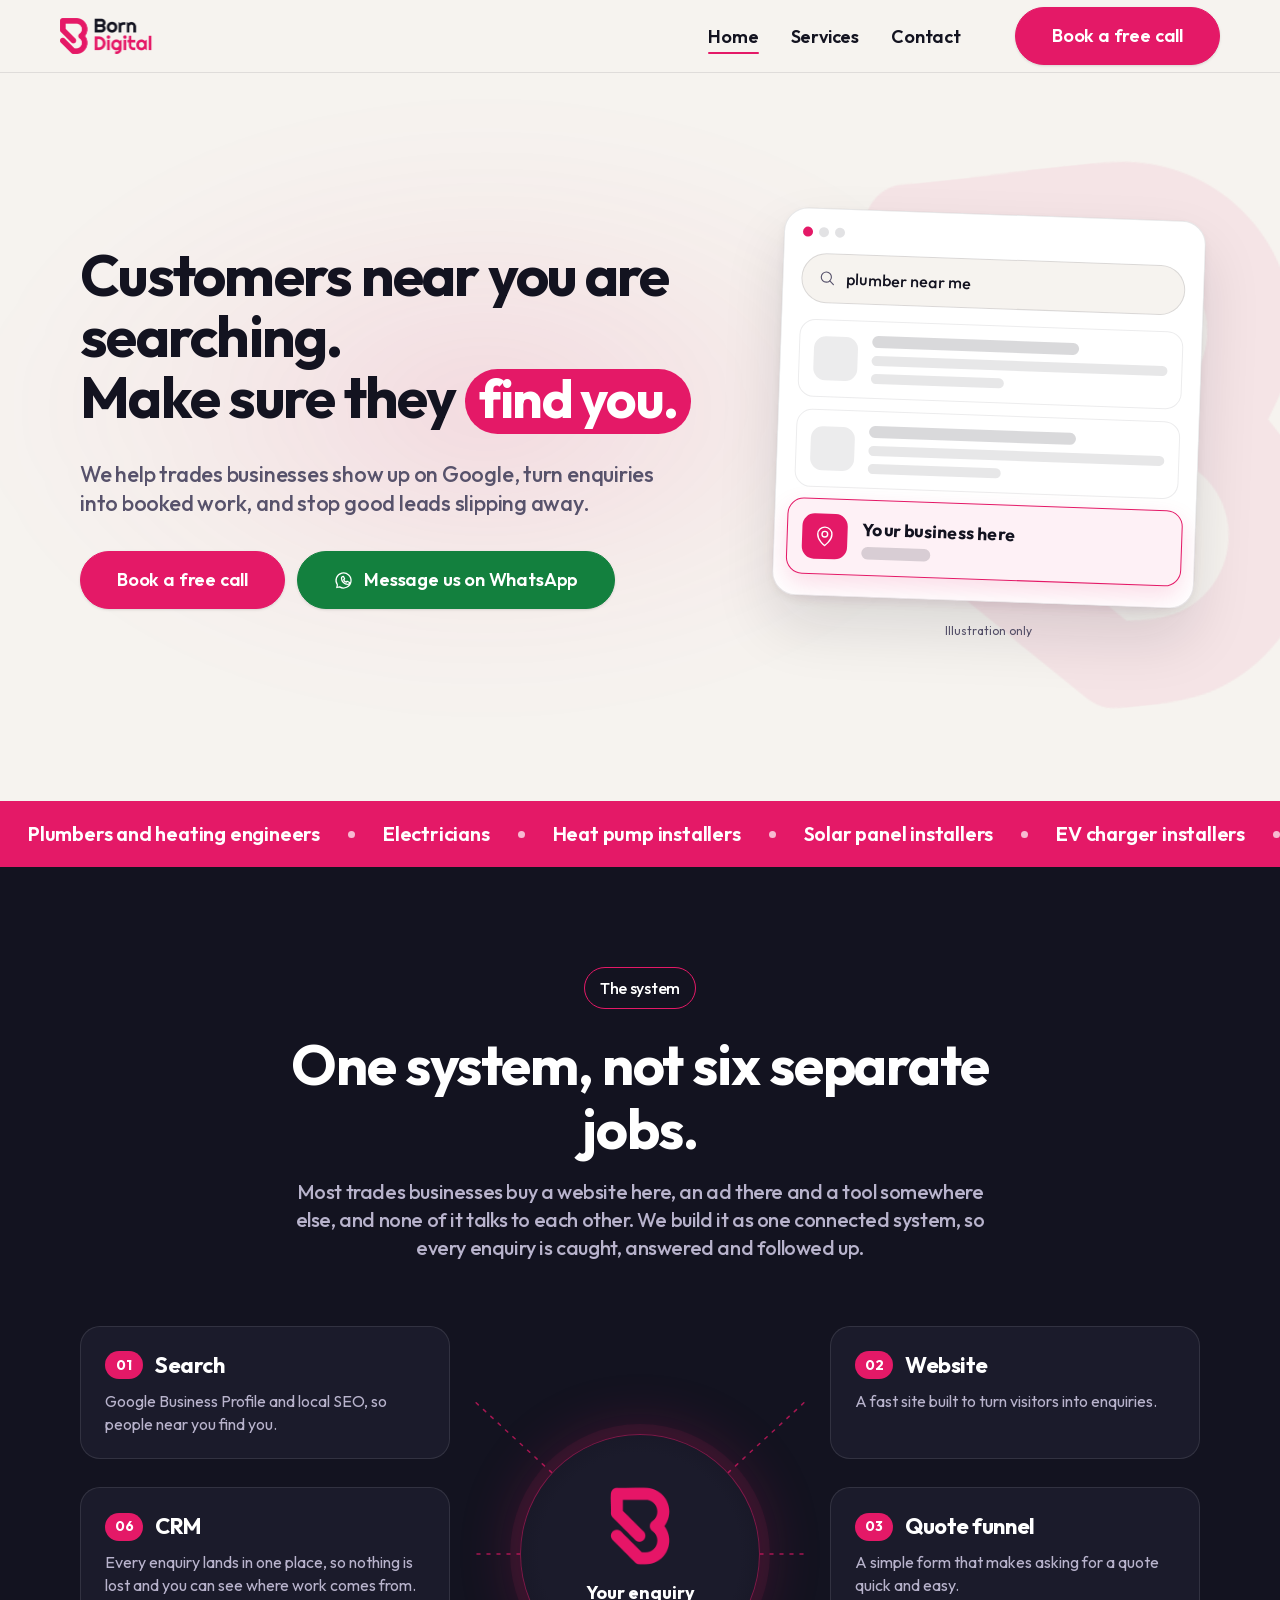
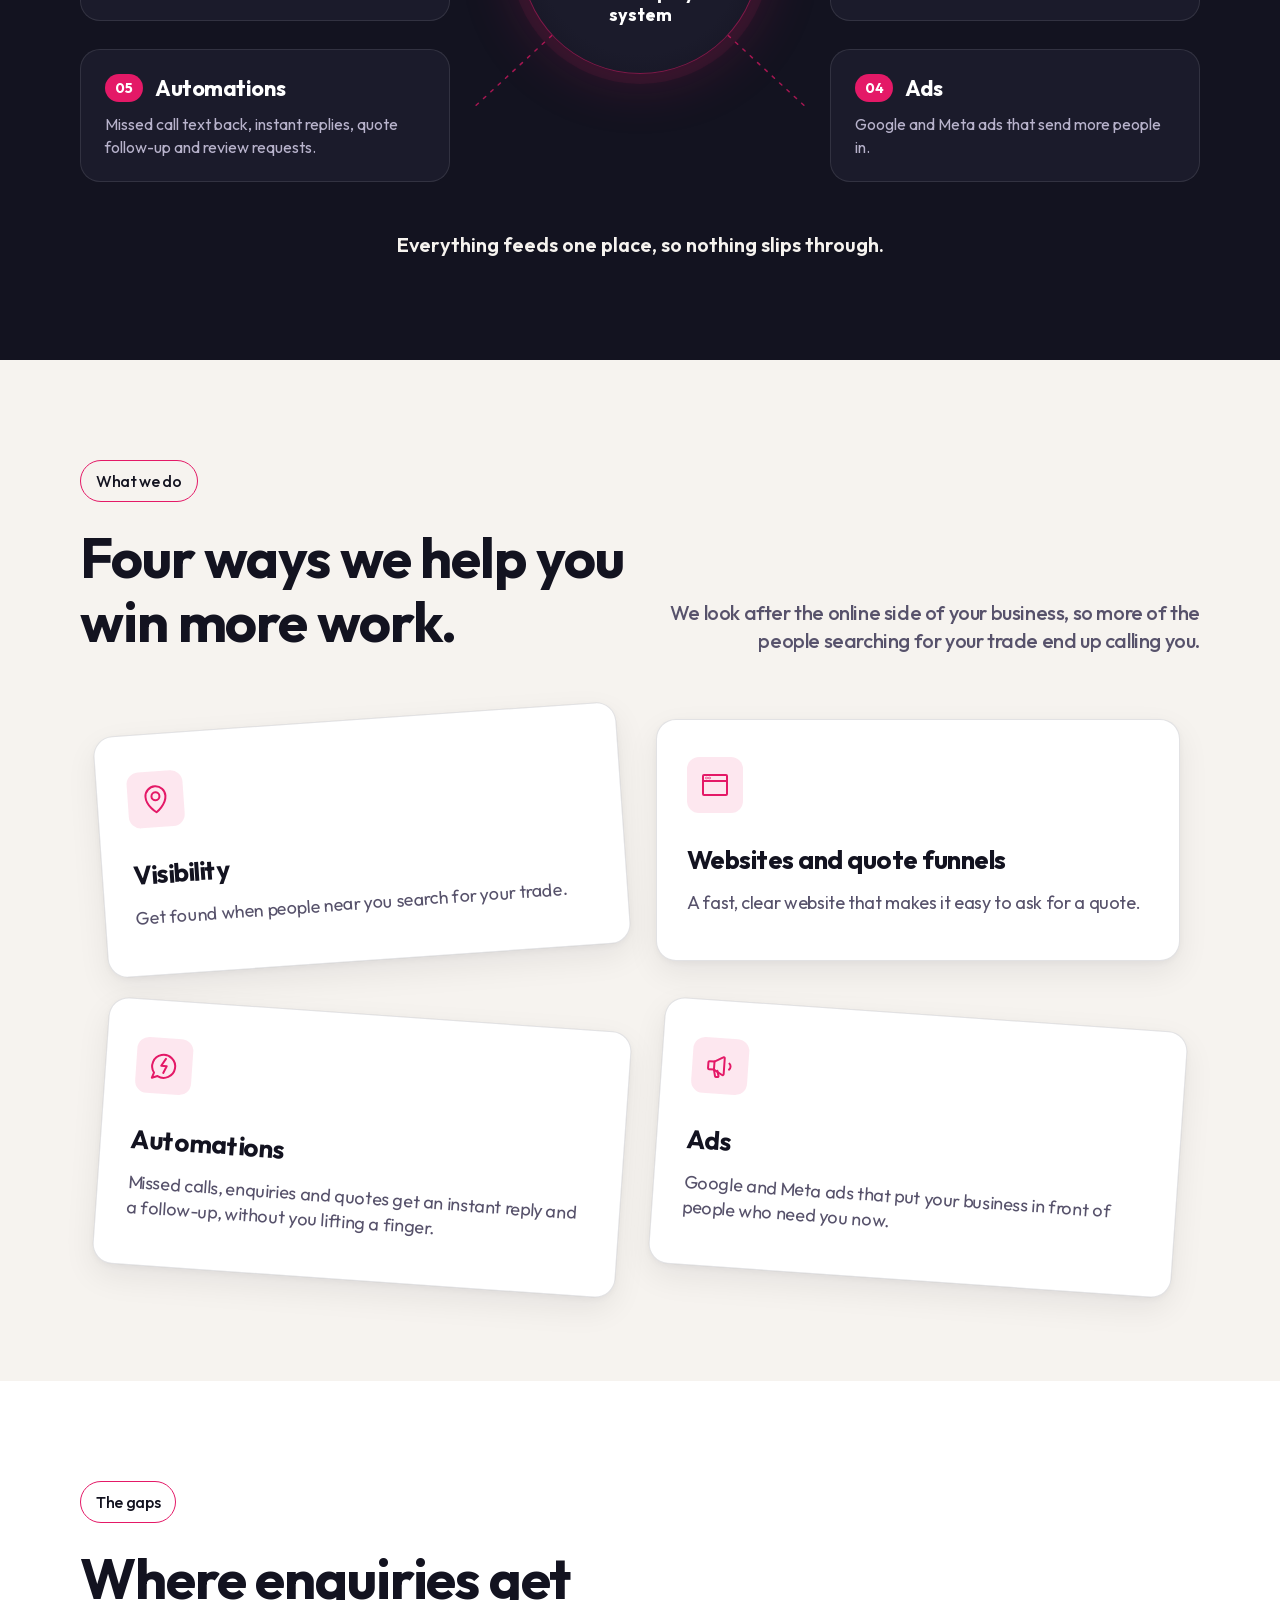
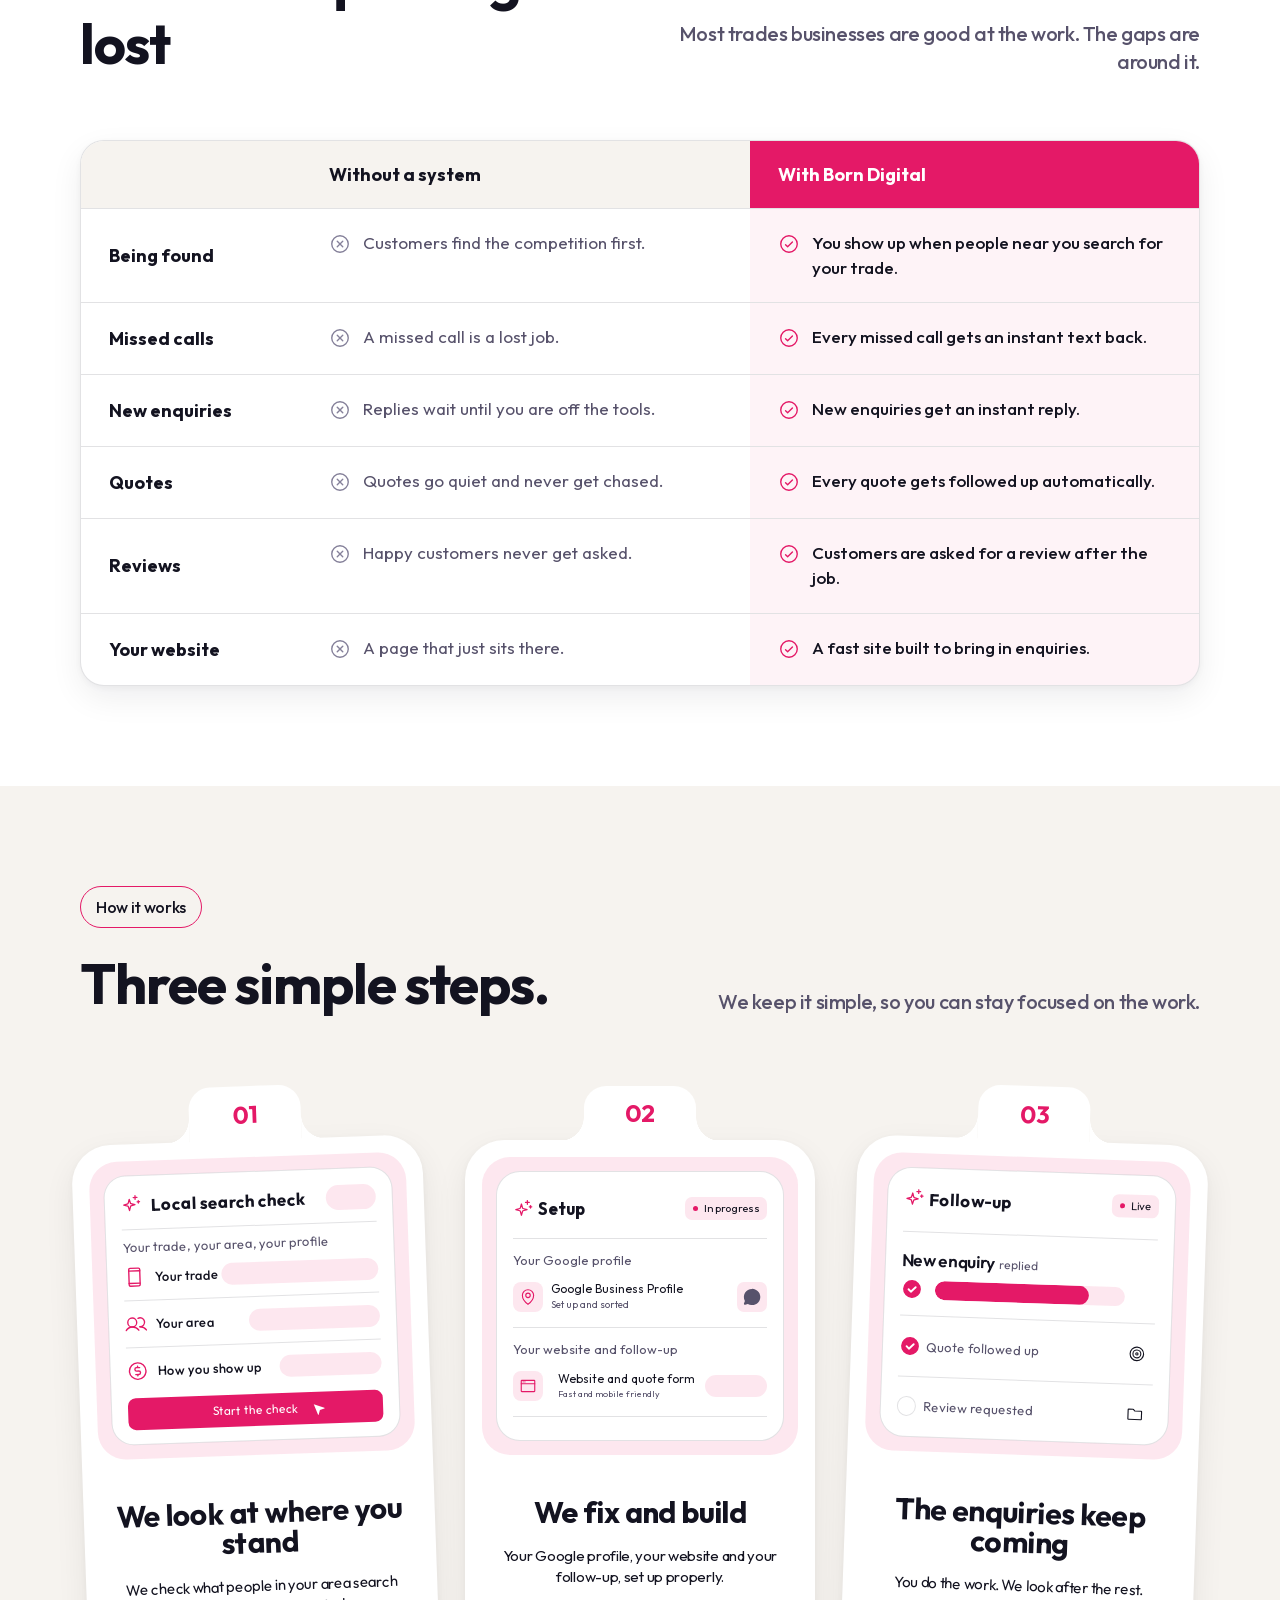
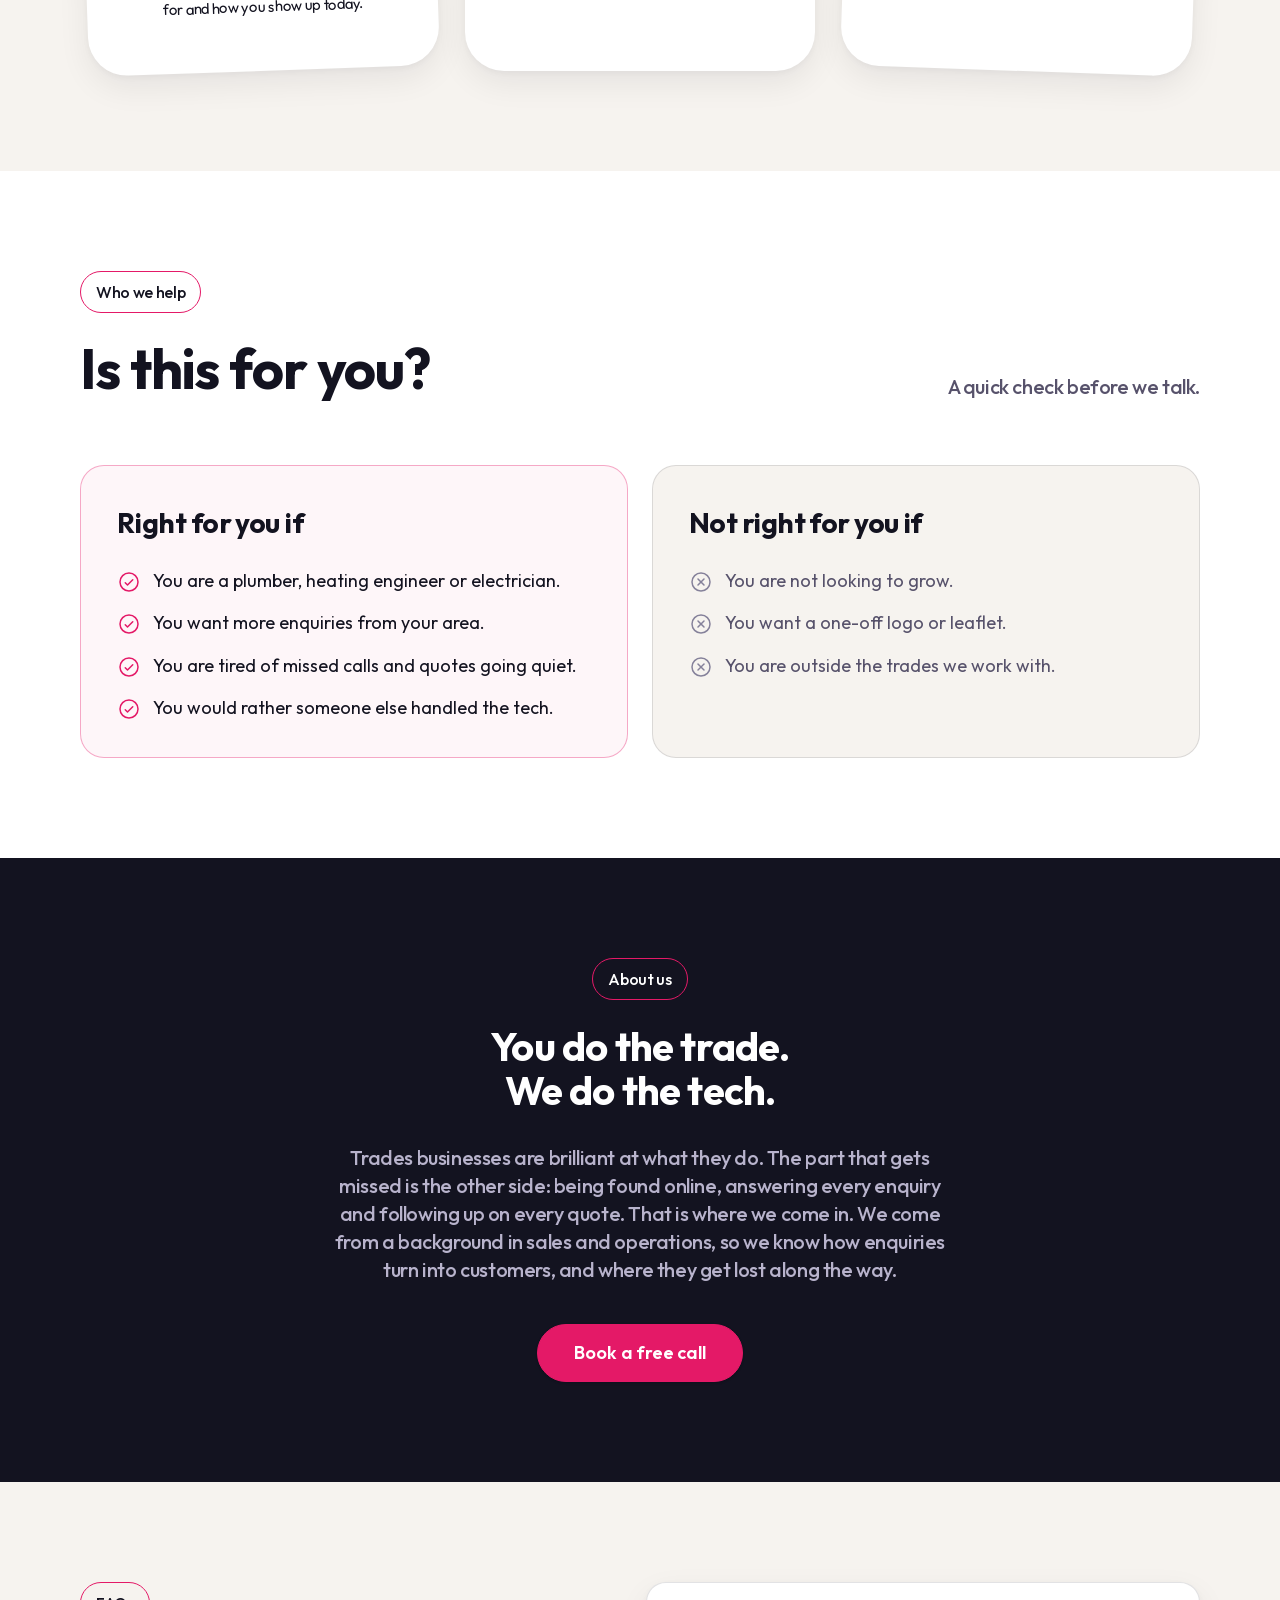
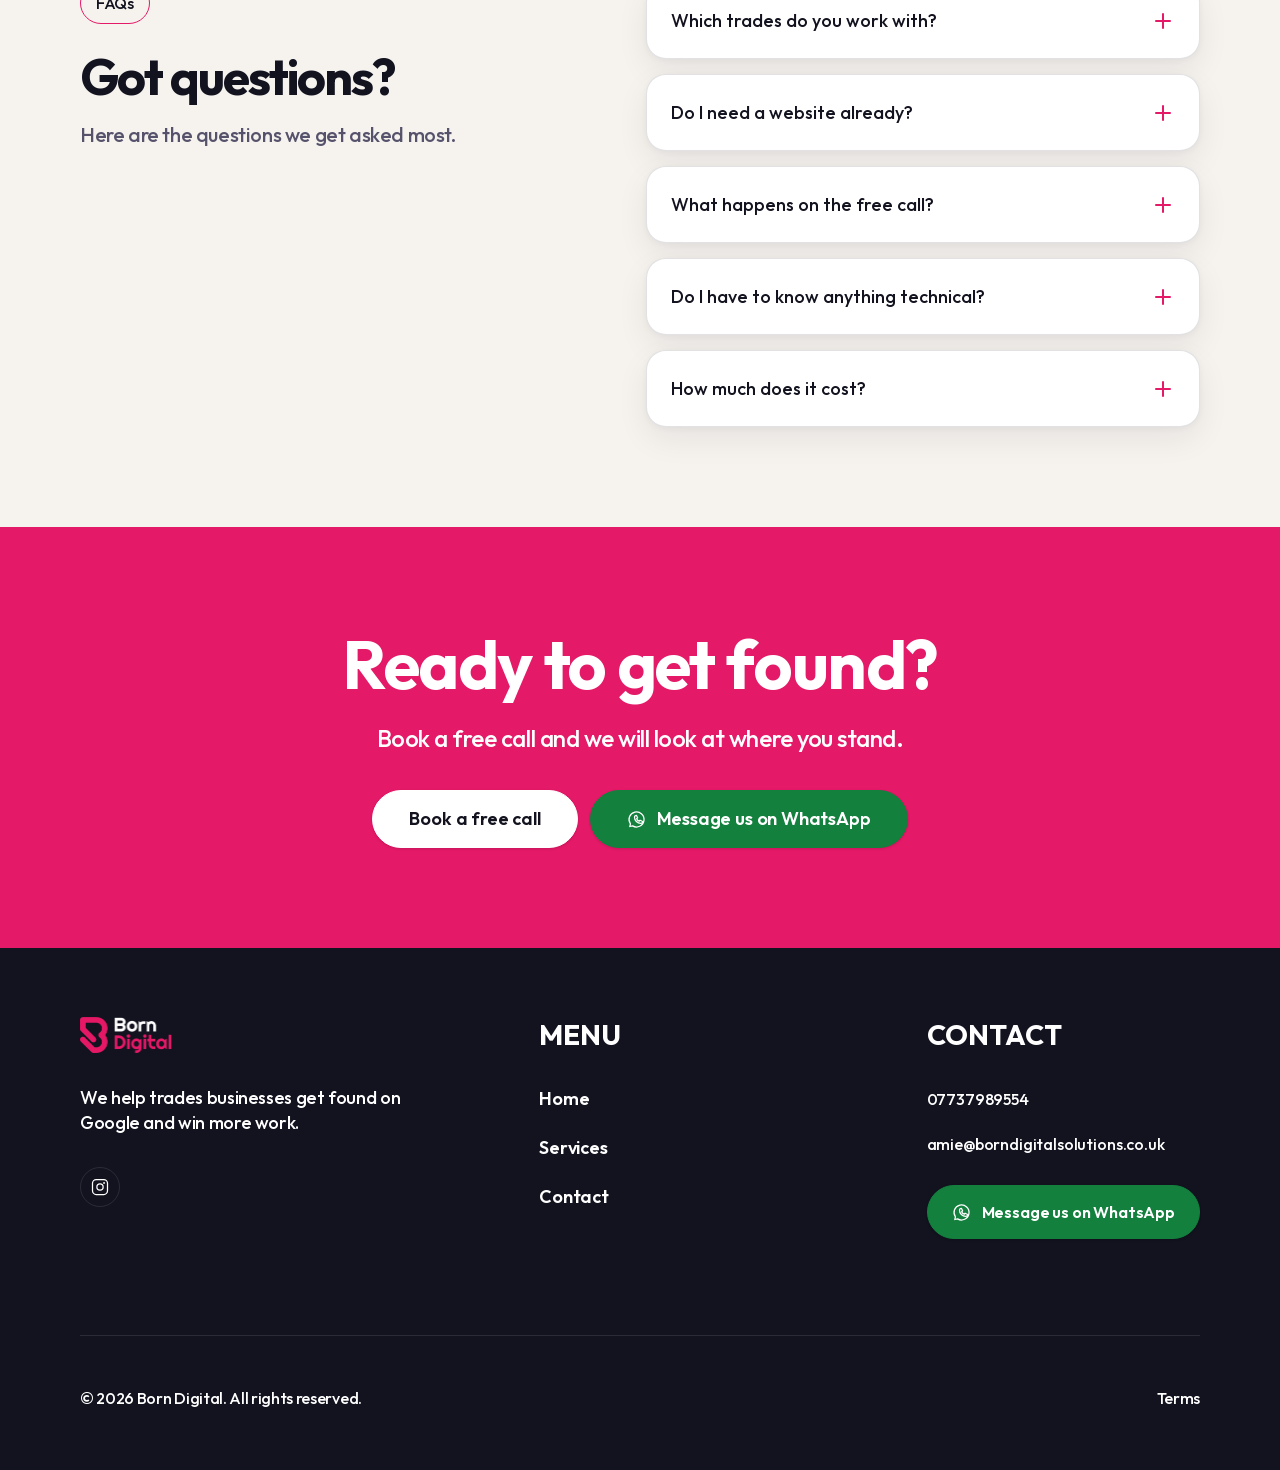
==== commit ef0140d7: "Add files via upload" ====
--- a/index.html
+++ b/index.html
@@ -97,8 +97,8 @@
 
   <section class="trade-strip" aria-label="Trades we work with">
     <div class="trade-strip__track">
-      <ul class="trade-strip__list"><li>Plumbers</li><li>Heating engineers</li><li>Electricians</li><li>Plumbers</li><li>Heating engineers</li><li>Electricians</li><li>Plumbers</li><li>Heating engineers</li><li>Electricians</li><li>Plumbers</li><li>Heating engineers</li><li>Electricians</li></ul>
-      <ul class="trade-strip__list" aria-hidden="true"><li>Plumbers</li><li>Heating engineers</li><li>Electricians</li><li>Plumbers</li><li>Heating engineers</li><li>Electricians</li><li>Plumbers</li><li>Heating engineers</li><li>Electricians</li><li>Plumbers</li><li>Heating engineers</li><li>Electricians</li></ul>
+      <ul class="trade-strip__list"><li>Plumbers and heating engineers</li><li>Electricians</li><li>Heat pump installers</li><li>Solar panel installers</li><li>EV charger installers</li><li>Air conditioning installers</li><li>Bathroom fitters</li><li>Kitchen fitters</li><li>Carpenters and joiners</li><li>Roofers</li></ul>
+      <ul class="trade-strip__list" aria-hidden="true"><li>Plumbers and heating engineers</li><li>Electricians</li><li>Heat pump installers</li><li>Solar panel installers</li><li>EV charger installers</li><li>Air conditioning installers</li><li>Bathroom fitters</li><li>Kitchen fitters</li><li>Carpenters and joiners</li><li>Roofers</li></ul>
     </div>
   </section>
 
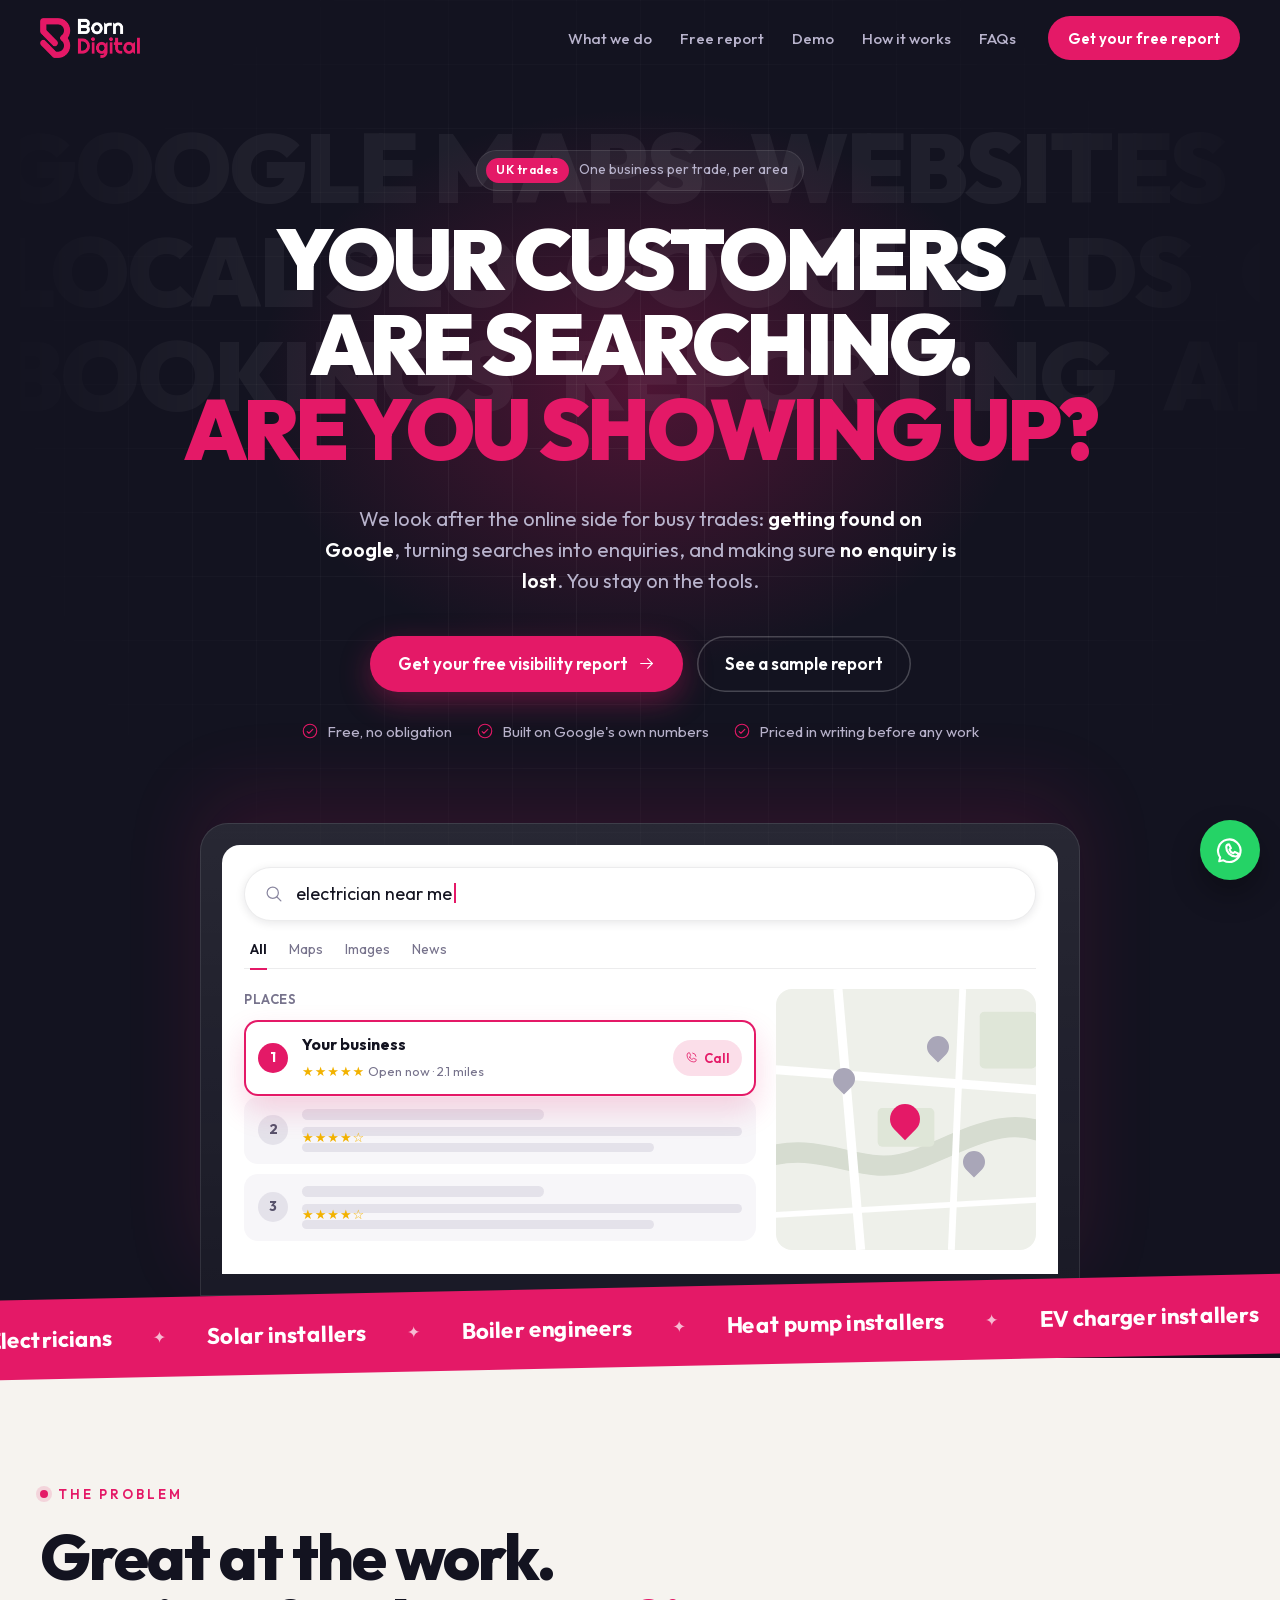
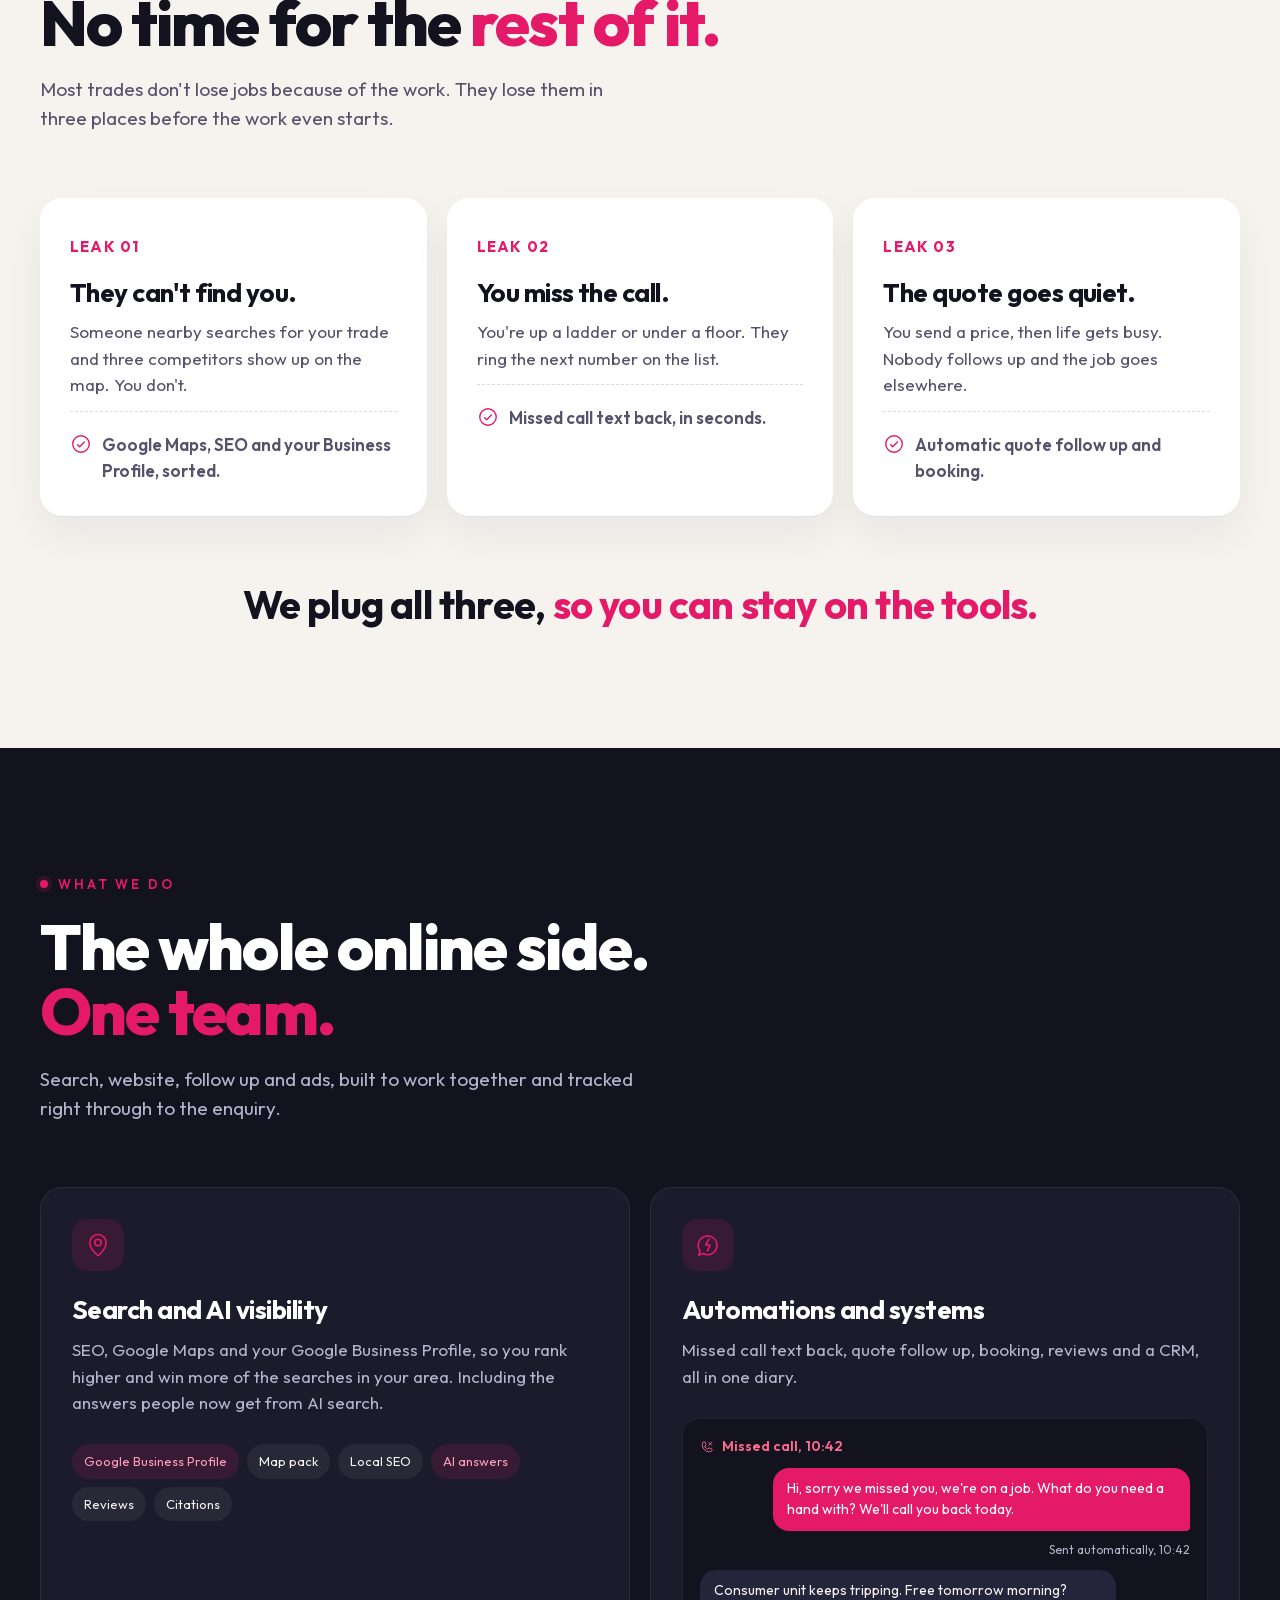
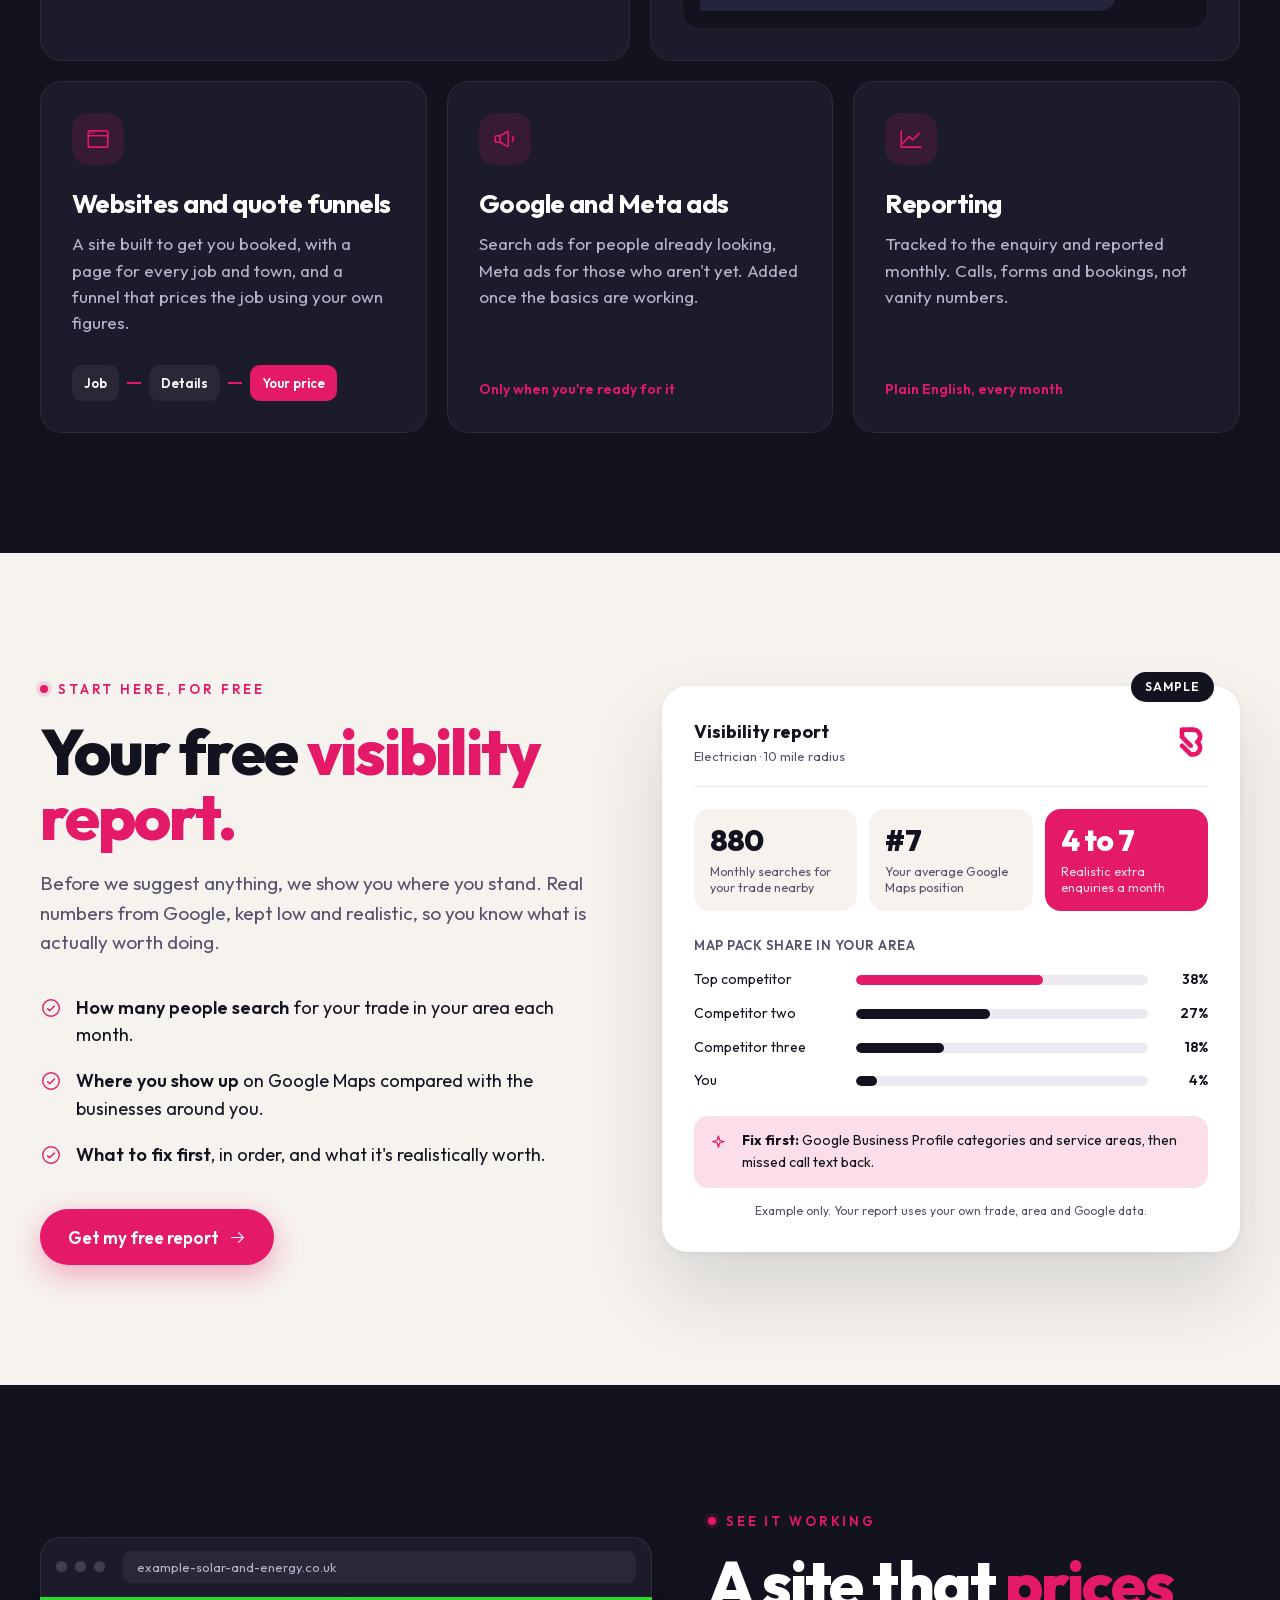
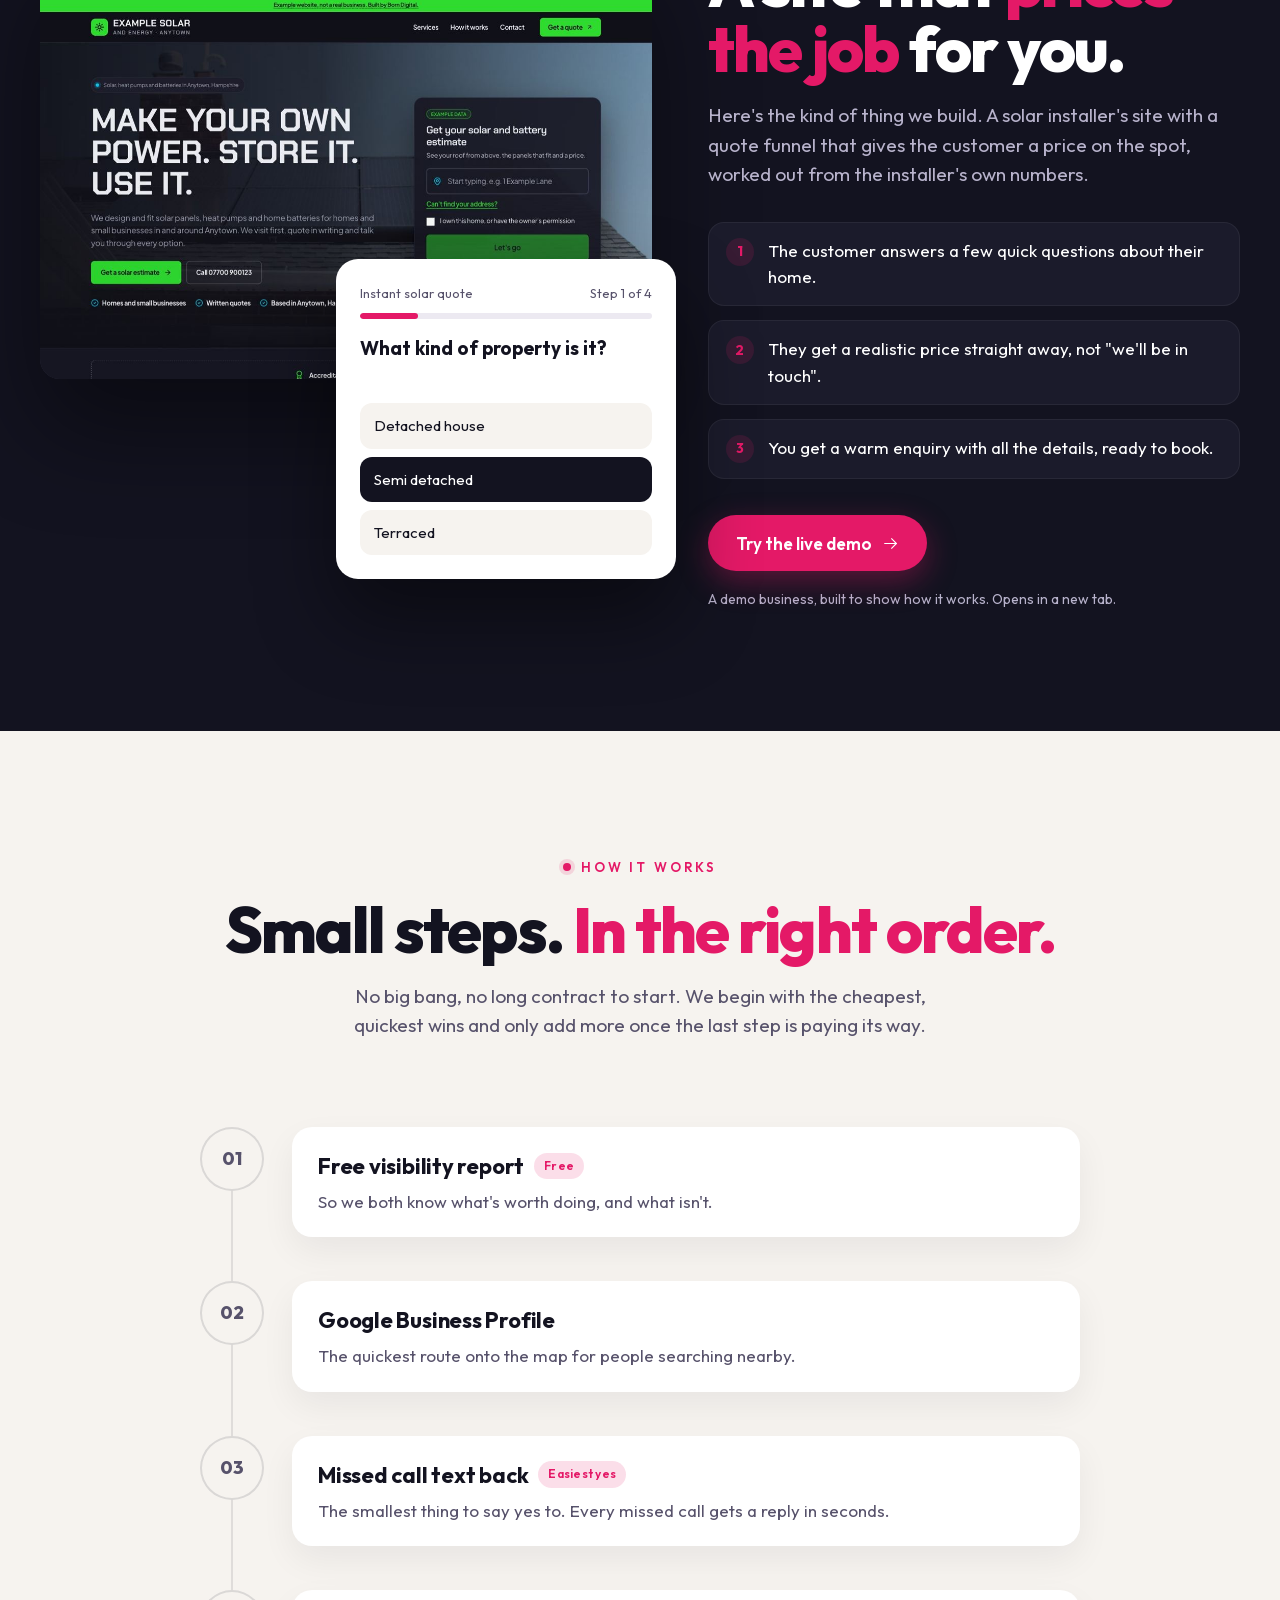
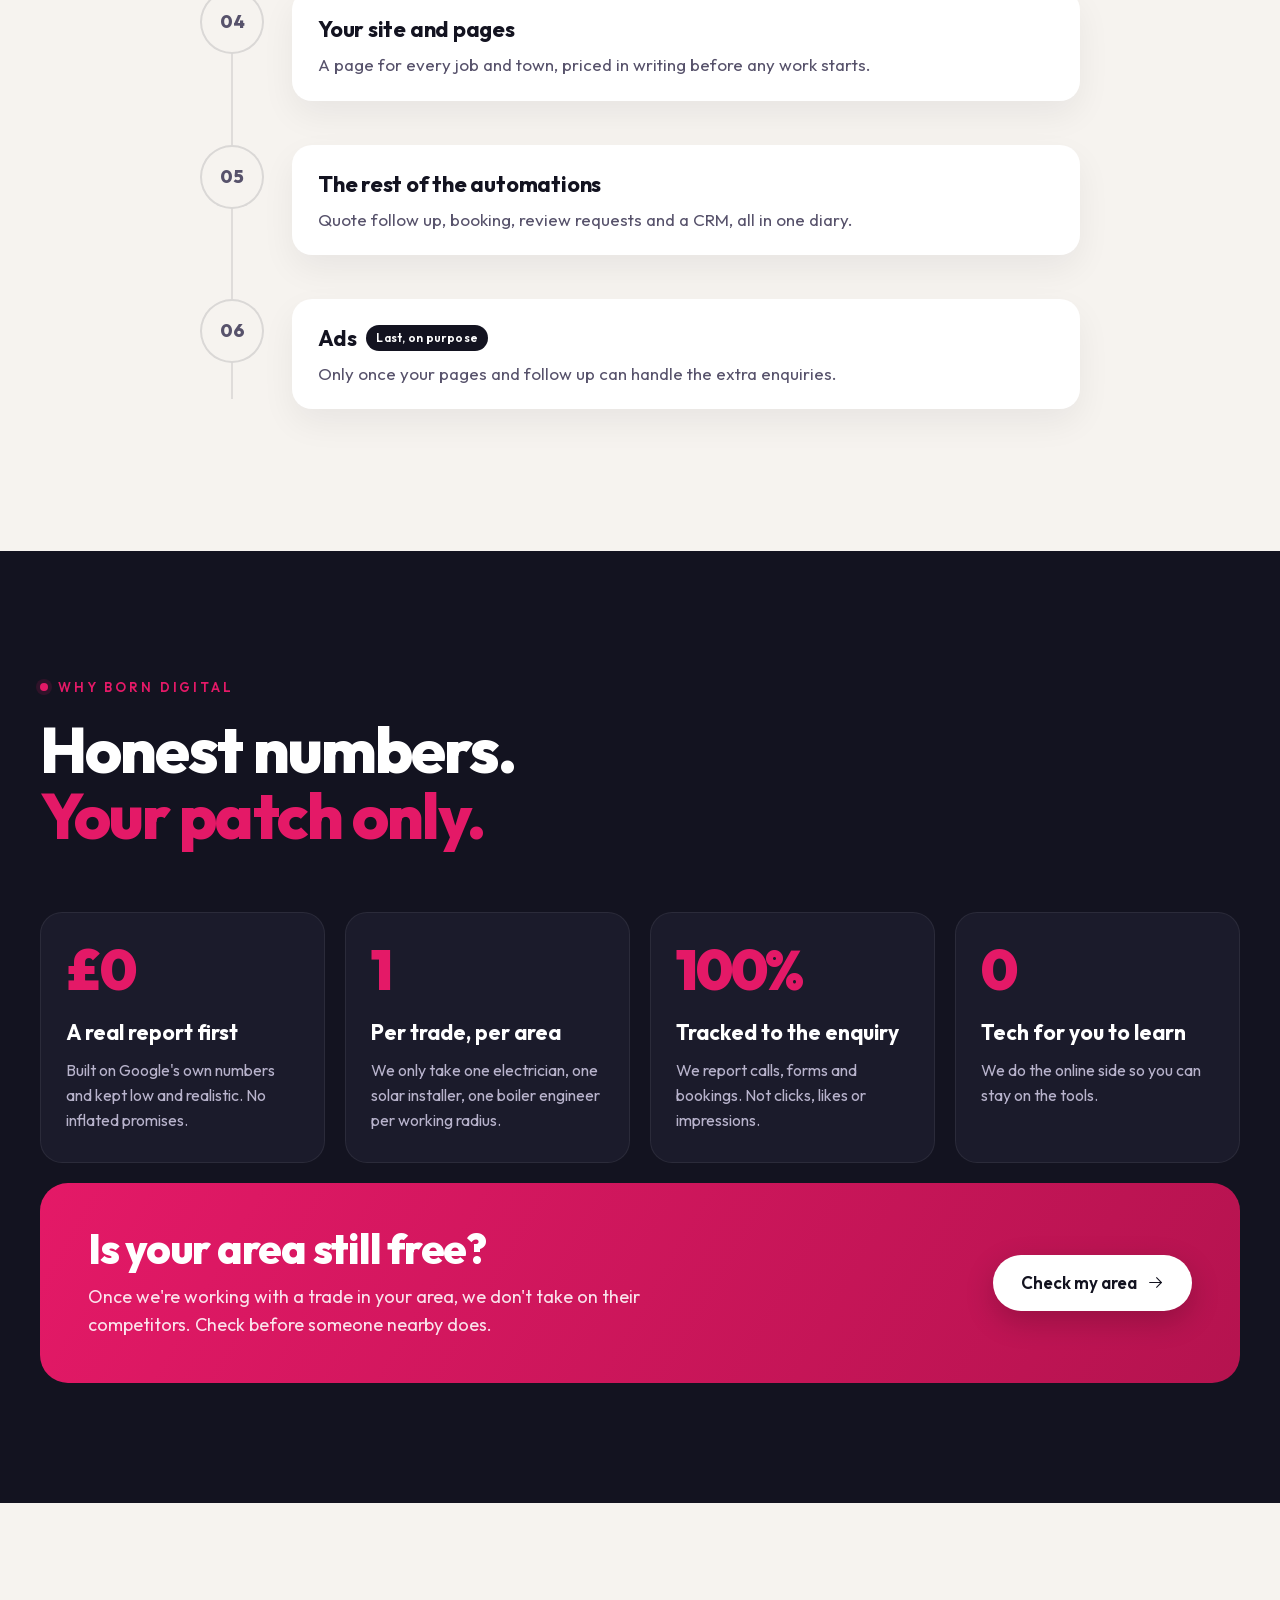
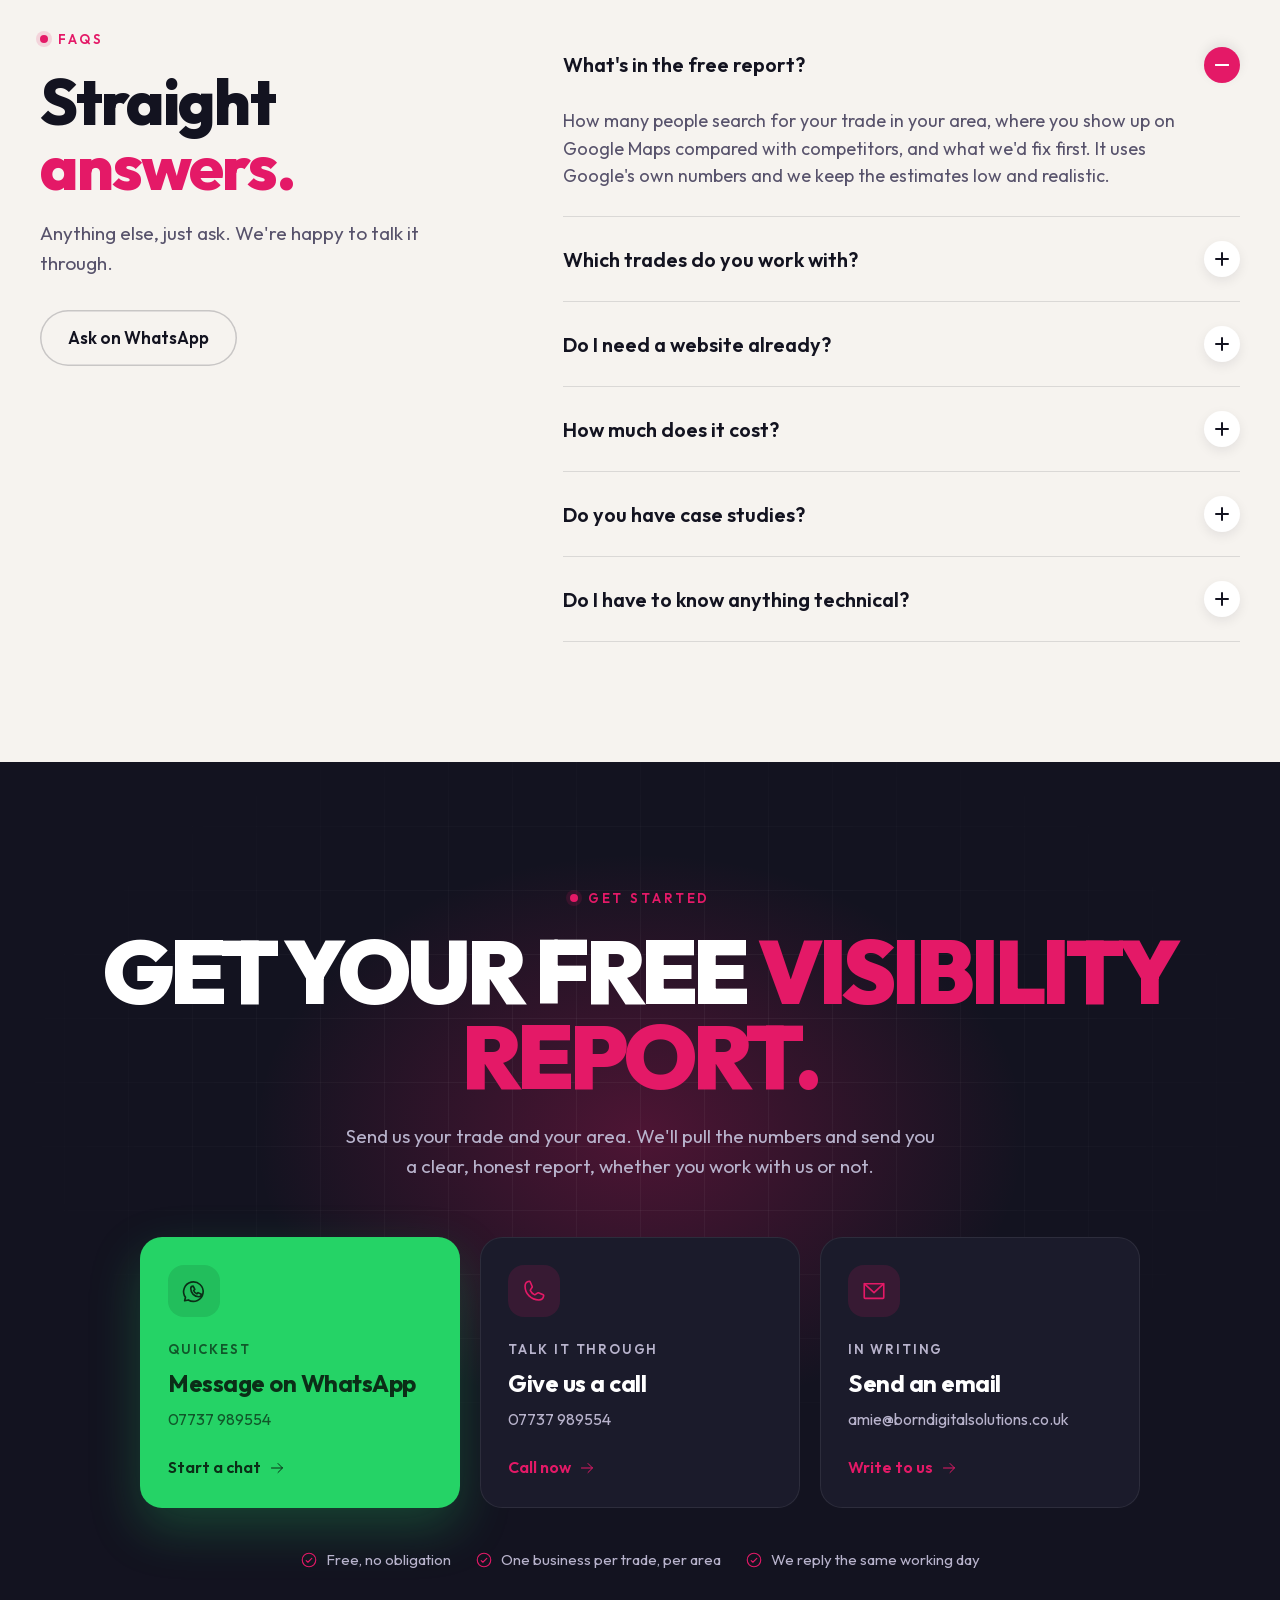
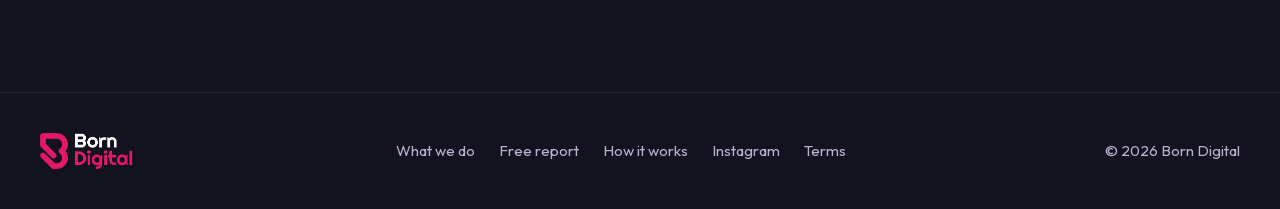
==== commit e6c8b90f: "Add files via upload" ====
--- a/index.html
+++ b/index.html
@@ -4,469 +4,1166 @@
   <meta charset="utf-8">
   <meta name="viewport" content="width=device-width, initial-scale=1">
   <title>Born Digital | Get found on Google and win more work for your trade</title>
-  <meta name="description" content="We help plumbers, heating engineers and electricians show up on Google, turn enquiries into booked work, and stop good leads slipping away.">
+  <meta name="description" content="We look after the online side for busy UK trades: getting found on Google, turning searches into enquiries, and making sure no enquiry is lost. Start with a free visibility report.">
   <link rel="canonical" href="https://www.borndigitalsolutions.co.uk/">
   <meta name="theme-color" content="#131320">
 
   <link rel="icon" href="favicon.ico" sizes="48x48">
   <link rel="icon" type="image/png" sizes="32x32" href="favicon-32x32.png">
-  <link rel="icon" type="image/png" sizes="16x16" href="favicon-16x16.png">
   <link rel="apple-touch-icon" sizes="180x180" href="apple-touch-icon.png">
   <link rel="manifest" href="site.webmanifest">
 
   <meta property="og:type" content="website">
   <meta property="og:site_name" content="Born Digital">
   <meta property="og:locale" content="en_GB">
-  <meta property="og:title" content="Born Digital | Get found on Google and win more work for your trade">
-  <meta property="og:description" content="We help plumbers, heating engineers and electricians show up on Google, turn enquiries into booked work, and stop good leads slipping away.">
+  <meta property="og:title" content="Born Digital | Your customers are searching. Are you showing up?">
+  <meta property="og:description" content="Search, websites, follow-up and ads for UK trades. Start with a free visibility report using Google's own numbers.">
   <meta property="og:url" content="https://www.borndigitalsolutions.co.uk/">
   <meta property="og:image" content="https://www.borndigitalsolutions.co.uk/images/og-image.png">
-  <meta property="og:image:width" content="1200">
-  <meta property="og:image:height" content="630">
-  <meta property="og:image:alt" content="Born Digital logo on a navy background">
   <meta name="twitter:card" content="summary_large_image">
-  <meta name="twitter:title" content="Born Digital | Get found on Google and win more work for your trade">
-  <meta name="twitter:description" content="We help plumbers, heating engineers and electricians show up on Google, turn enquiries into booked work, and stop good leads slipping away.">
-  <meta name="twitter:image" content="https://www.borndigitalsolutions.co.uk/images/og-image.png">
-  <meta name="twitter:image:alt" content="Born Digital logo on a navy background">
 
   <link rel="preload" href="fonts/outfit-latin.woff2" as="font" type="font/woff2" crossorigin>
-  <link rel="stylesheet" href="css/style.css">
   <script>document.documentElement.classList.add("js");</script>
+
+  <style>
+    /* ==========================================================================
+       Born Digital, one-page version
+       Colours and fonts first, then layout, sections and motion.
+       ========================================================================== */
+
+    :root {
+      --navy: #131320;
+      --navy-2: #1b1b2b;
+      --navy-3: #24243a;
+      --pink: #e41967;
+      --pink-hover: #c4145a;
+      --pink-soft: rgba(228, 25, 103, 0.14);
+      --cream: #f6f3ef;
+      --white: #ffffff;
+      --muted: #b8b3cc;
+      --ink-muted: #57526b;
+      --green: #25d366;
+
+      --content-max: 1200px;
+      --gutter: 24px;
+      --radius: 22px;
+      --font: "Outfit", system-ui, -apple-system, "Segoe UI", sans-serif;
+      --ease: cubic-bezier(0.22, 1, 0.36, 1);
+    }
+
+    @font-face {
+      font-family: "Outfit";
+      font-style: normal;
+      font-weight: 100 900;
+      font-display: swap;
+      src: url("fonts/outfit-latin.woff2") format("woff2");
+      unicode-range: U+0000-00FF, U+0131, U+0152-0153, U+02BB-02BC, U+02C6, U+02DA, U+02DC, U+0304, U+0308, U+0329, U+2000-206F, U+20AC, U+2122, U+2191, U+2193, U+2212, U+2215, U+FEFF, U+FFFD;
+    }
+    @font-face {
+      font-family: "Outfit";
+      font-style: normal;
+      font-weight: 100 900;
+      font-display: swap;
+      src: url("fonts/outfit-latin-ext.woff2") format("woff2");
+      unicode-range: U+0100-02BA, U+02BD-02C5, U+02C7-02CC, U+02CE-02D7, U+02DD-02FF, U+1D00-1DBF, U+1E00-1E9F, U+1EF2-1EFF, U+2020, U+20A0-20AB, U+20AD-20C4, U+2113, U+2C60-2C7F, U+A720-A7FF;
+    }
+
+    /* ---------- Base ---------- */
+
+    *, *::before, *::after { box-sizing: border-box; }
+    html { scroll-behavior: smooth; scroll-padding-top: 84px; -webkit-text-size-adjust: 100%; }
+    body {
+      margin: 0;
+      background: var(--navy);
+      color: var(--white);
+      font-family: var(--font);
+      font-size: 18px;
+      line-height: 1.55;
+      -webkit-font-smoothing: antialiased;
+      overflow-x: hidden;
+    }
+    main { overflow-x: clip; }
+    img, svg { display: block; max-width: 100%; }
+    h1, h2, h3, p, ul, ol, figure { margin: 0; }
+    ul, ol { padding: 0; list-style: none; }
+    a { color: inherit; }
+    :focus-visible { outline: 3px solid var(--pink); outline-offset: 3px; border-radius: 8px; }
+
+    .icon { width: 1em; height: 1em; flex: none; fill: none; stroke: currentColor; stroke-width: 16; stroke-linecap: round; stroke-linejoin: round; }
+    .visually-hidden { position: absolute !important; width: 1px; height: 1px; overflow: hidden; clip: rect(0 0 0 0); white-space: nowrap; }
+    .skip-link { position: absolute; left: 16px; top: -100px; z-index: 200; padding: 12px 20px; border-radius: 40px; background: var(--pink); color: var(--white); font-weight: 600; text-decoration: none; }
+    .skip-link:focus { top: 12px; }
+
+    .container { width: 100%; max-width: calc(var(--content-max) + var(--gutter) * 2); margin: 0 auto; padding: 0 var(--gutter); }
+    .section { position: relative; padding: 120px 0; }
+    .light { background: var(--cream); color: var(--navy); }
+
+    .eyebrow {
+      display: inline-flex; align-items: center; gap: 10px;
+      font-size: 13px; font-weight: 600; letter-spacing: 0.22em; text-transform: uppercase;
+      color: var(--pink);
+    }
+    .eyebrow::before { content: ""; width: 8px; height: 8px; border-radius: 50%; background: currentColor; box-shadow: 0 0 0 4px var(--pink-soft); }
+
+    .h2 { font-size: clamp(36px, 5.2vw, 64px); line-height: 1.02; font-weight: 800; letter-spacing: -0.03em; margin-top: 18px; }
+    .h2 em { font-style: normal; color: var(--pink); }
+    .lede { max-width: 600px; margin-top: 20px; font-size: 19px; color: var(--muted); }
+    .light .lede { color: var(--ink-muted); }
+    .head { margin-bottom: 64px; }
+    .head--centre { text-align: center; }
+    .head--centre .lede { margin-left: auto; margin-right: auto; }
+
+    /* ---------- Buttons ---------- */
+
+    .btn {
+      position: relative; display: inline-flex; align-items: center; justify-content: center; gap: 10px;
+      min-height: 56px; padding: 0 28px; border-radius: 999px; border: 0;
+      background: var(--pink); color: var(--white);
+      font: 600 17px/1 var(--font); text-decoration: none; cursor: pointer;
+      transition: transform 0.3s var(--ease), background 0.2s, box-shadow 0.3s var(--ease);
+      box-shadow: 0 10px 30px rgba(228, 25, 103, 0.35);
+    }
+    .btn:hover { background: var(--pink-hover); transform: translateY(-2px); box-shadow: 0 16px 40px rgba(228, 25, 103, 0.45); }
+    .btn .arrow { transition: transform 0.3s var(--ease); }
+    .btn:hover .arrow { transform: translateX(4px); }
+    .btn--ghost { background: transparent; color: inherit; box-shadow: inset 0 0 0 1.5px rgba(255, 255, 255, 0.22); }
+    .btn--ghost:hover { background: rgba(255, 255, 255, 0.06); box-shadow: inset 0 0 0 1.5px rgba(255, 255, 255, 0.4); }
+    .light .btn--ghost { box-shadow: inset 0 0 0 1.5px rgba(19, 19, 32, 0.2); }
+    .light .btn--ghost:hover { background: rgba(19, 19, 32, 0.04); }
+    .btn--sm { min-height: 44px; padding: 0 20px; font-size: 15px; box-shadow: none; }
+    .btn--wa { background: var(--green); color: #0b2e17; box-shadow: 0 10px 30px rgba(37, 211, 102, 0.25); }
+    .btn--wa:hover { background: #1fbe5b; box-shadow: 0 16px 40px rgba(37, 211, 102, 0.35); }
+    .btn-row { display: flex; flex-wrap: wrap; gap: 14px; }
+
+    /* ---------- Header ---------- */
+
+    .header {
+      position: fixed; inset: 0 0 auto; z-index: 100;
+      transition: background 0.3s, box-shadow 0.3s, backdrop-filter 0.3s;
+    }
+    .header.is-scrolled { background: rgba(19, 19, 32, 0.82); backdrop-filter: blur(14px); -webkit-backdrop-filter: blur(14px); box-shadow: 0 1px 0 rgba(255, 255, 255, 0.07); }
+    .header__bar { display: flex; align-items: center; justify-content: space-between; gap: 24px; height: 76px; }
+    .header__logo img { width: 104px; height: auto; }
+    .header__nav { display: flex; align-items: center; gap: 32px; }
+    .header__links { display: flex; gap: 28px; }
+    .header__links a { font-size: 15px; font-weight: 500; color: var(--muted); text-decoration: none; transition: color 0.2s; }
+    .header__links a:hover, .header__links a.is-active { color: var(--white); }
+    .progress { position: absolute; left: 0; bottom: 0; height: 2px; width: 100%; background: var(--pink); transform-origin: 0 50%; transform: scaleX(0); }
+
+    /* ---------- Hero ---------- */
+
+    .hero { position: relative; padding: 150px 0 0; overflow: hidden; isolation: isolate; text-align: center; }
+    .hero__bg { position: absolute; inset: 0; z-index: -1; pointer-events: none; }
+    .hero__glow {
+      position: absolute; left: 50%; top: 30%; width: 1100px; height: 800px; transform: translate(-50%, -50%);
+      background: radial-gradient(closest-side, rgba(228, 25, 103, 0.28), rgba(228, 25, 103, 0) 70%);
+      animation: breathe 9s ease-in-out infinite;
+    }
+    .hero__grid {
+      position: absolute; inset: 0;
+      background-image: linear-gradient(rgba(255,255,255,0.045) 1px, transparent 1px), linear-gradient(90deg, rgba(255,255,255,0.045) 1px, transparent 1px);
+      background-size: 64px 64px;
+      mask-image: radial-gradient(ellipse 70% 60% at 50% 35%, #000 20%, transparent 75%);
+      -webkit-mask-image: radial-gradient(ellipse 70% 60% at 50% 35%, #000 20%, transparent 75%);
+    }
+    .hero__words { position: absolute; inset: 120px 0 auto; display: grid; gap: 8px; opacity: 0.05; mask-image: linear-gradient(90deg, transparent, #000 20%, #000 80%, transparent); -webkit-mask-image: linear-gradient(90deg, transparent, #000 20%, #000 80%, transparent); }
+    .hero__row { display: flex; width: max-content; gap: 48px; font-size: 96px; font-weight: 900; line-height: 1; text-transform: uppercase; letter-spacing: -0.02em; white-space: nowrap; animation: slide 60s linear infinite; }
+    .hero__row:nth-child(2) { animation-direction: reverse; animation-duration: 75s; }
+    .hero__row:nth-child(3) { animation-duration: 90s; }
+
+    .hero__badge {
+      display: inline-flex; align-items: center; gap: 10px; padding: 8px 16px 8px 10px; border-radius: 999px;
+      background: rgba(255, 255, 255, 0.06); box-shadow: inset 0 0 0 1px rgba(255, 255, 255, 0.1);
+      font-size: 14px; color: var(--muted);
+    }
+    .hero__badge b { padding: 3px 10px; border-radius: 999px; background: var(--pink); color: var(--white); font-size: 12px; font-weight: 600; letter-spacing: 0.04em; }
+    .hero__title { margin: 28px auto 0; max-width: 1080px; font-size: clamp(42px, 6.6vw, 92px); line-height: 0.95; font-weight: 900; letter-spacing: -0.045em; text-transform: uppercase; }
+    .hero__title .line { display: block; overflow: hidden; padding-bottom: 0.06em; }
+    .hero__title .line > span { display: inline-block; }
+    .hero__title .accent { color: var(--pink); }
+    .hero__text { max-width: 640px; margin: 28px auto 0; font-size: 20px; color: var(--muted); }
+    .hero__text strong { color: var(--white); font-weight: 600; }
+    .hero .btn-row { justify-content: center; margin-top: 40px; }
+    .hero__assure { display: flex; flex-wrap: wrap; justify-content: center; gap: 8px 24px; margin-top: 28px; font-size: 15px; color: var(--muted); }
+    .hero__assure li { display: inline-flex; align-items: center; gap: 8px; }
+    .hero__assure .icon { color: var(--pink); font-size: 18px; }
+
+    /* Search mock */
+    .search {
+      position: relative; max-width: 880px; margin: 80px auto 0; padding: 22px; border-radius: 28px 28px 0 0;
+      background: linear-gradient(180deg, rgba(255,255,255,0.09), rgba(255,255,255,0.03));
+      box-shadow: inset 0 0 0 1px rgba(255, 255, 255, 0.1), 0 -30px 80px rgba(228, 25, 103, 0.12);
+      text-align: left;
+    }
+    .search__card { background: var(--white); color: var(--navy); border-radius: 18px 18px 0 0; padding: 22px 22px 0; overflow: hidden; }
+    .search__bar { display: flex; align-items: center; gap: 12px; height: 54px; padding: 0 20px; border-radius: 999px; box-shadow: 0 2px 10px rgba(19,19,32,0.1), inset 0 0 0 1px rgba(19,19,32,0.08); font-size: 18px; }
+    .search__bar .icon { color: #8a87a0; font-size: 20px; }
+    .search__typed::after { content: ""; display: inline-block; width: 2px; height: 1.1em; margin-left: 2px; vertical-align: -0.15em; background: var(--pink); animation: blink 1s steps(1) infinite; }
+    .search__tabs { display: flex; gap: 22px; margin: 18px 6px 0; font-size: 14px; color: #77738c; }
+    .search__tabs span:first-child { color: var(--navy); font-weight: 600; box-shadow: 0 2px 0 var(--pink); padding-bottom: 8px; }
+    .search__body { display: grid; grid-template-columns: 1fr 260px; gap: 20px; padding: 20px 0 24px; border-top: 1px solid rgba(19,19,32,0.08); }
+    .pack { display: grid; gap: 10px; }
+    .pack__label { font-size: 13px; font-weight: 600; color: #77738c; letter-spacing: 0.04em; text-transform: uppercase; }
+    .pack__item { position: relative; display: flex; align-items: center; gap: 14px; padding: 12px 14px; border-radius: 14px; background: #f7f6f9; transition: transform 0.9s var(--ease), background 0.4s, box-shadow 0.4s; }
+    .pack__rank { display: grid; place-items: center; width: 30px; height: 30px; border-radius: 50%; background: #e4e2ea; font-size: 14px; font-weight: 700; color: #57526b; flex: none; transition: background 0.4s, color 0.4s; }
+    .pack__lines { flex: 1; display: grid; gap: 7px; }
+    .pack__lines span { height: 9px; border-radius: 9px; background: #e4e2ea; }
+    .pack__lines span:first-child { width: 55%; height: 11px; }
+    .pack__lines span:last-child { width: 80%; }
+    .pack__stars { color: #f2b200; font-size: 13px; letter-spacing: 1px; }
+    .pack__item--you { background: var(--white); box-shadow: inset 0 0 0 2px var(--pink), 0 14px 30px rgba(228, 25, 103, 0.18); }
+    .pack__item--you .pack__rank { background: var(--pink); color: var(--white); }
+    .pack__you { flex: 1; }
+    .pack__you strong { display: block; font-size: 16px; }
+    .pack__you small { font-size: 13px; color: #77738c; }
+    .pack__call { display: inline-flex; align-items: center; gap: 6px; padding: 8px 12px; border-radius: 999px; background: var(--pink-soft); color: var(--pink); font-size: 13px; font-weight: 600; }
+    .map { position: relative; border-radius: 16px; overflow: hidden; background: #eef0ea; min-height: 230px; }
+    .map svg { position: absolute; inset: 0; width: 100%; height: 100%; }
+    .pin { position: absolute; width: 22px; height: 22px; border-radius: 50% 50% 50% 0; transform: rotate(-45deg); background: #a9a6b8; }
+    .pin--you { width: 30px; height: 30px; background: var(--pink); animation: drop 2.4s var(--ease) infinite; }
+    .pin--you::after { content: ""; position: absolute; inset: -10px; border-radius: 50%; border: 2px solid var(--pink); opacity: 0; animation: ping 2.4s var(--ease) infinite; }
+    .toast {
+      position: absolute; right: -28px; top: 38%; z-index: 2; display: flex; align-items: center; gap: 12px; padding: 14px 18px; border-radius: 16px;
+      background: var(--navy-2); color: var(--white); box-shadow: 0 20px 50px rgba(0,0,0,0.4), inset 0 0 0 1px rgba(255,255,255,0.08);
+      font-size: 14px; opacity: 0; transform: translateY(14px) scale(0.96); transition: opacity 0.5s var(--ease), transform 0.5s var(--ease);
+    }
+    .toast.is-on { opacity: 1; transform: none; }
+    .toast__dot { display: grid; place-items: center; width: 36px; height: 36px; border-radius: 12px; background: var(--pink); }
+    .toast strong { display: block; font-size: 15px; }
+    .toast span { color: var(--muted); }
+
+    /* ---------- Marquee band ---------- */
+
+    .band { position: relative; z-index: 2; background: var(--pink); color: var(--white); overflow: hidden; padding: 22px 0; transform: rotate(-1.2deg) scale(1.02); margin: -8px 0; }
+    .band__track { display: flex; width: max-content; animation: slide 40s linear infinite; }
+    .band ul { display: flex; gap: 40px; padding-right: 40px; font-size: 22px; font-weight: 700; white-space: nowrap; }
+    .band li { display: inline-flex; align-items: center; gap: 40px; }
+    .band li::after { content: "✦"; font-size: 16px; opacity: 0.7; }
+
+    /* ---------- Problem ---------- */
+
+    .leaks { display: grid; grid-template-columns: repeat(3, 1fr); gap: 20px; }
+    .leak { position: relative; padding: 34px 30px 32px; border-radius: var(--radius); background: var(--white); box-shadow: 0 1px 0 rgba(19,19,32,0.04), 0 18px 40px rgba(19,19,32,0.06); overflow: hidden; }
+    .leak__num { font-size: 15px; font-weight: 700; color: var(--pink); letter-spacing: 0.08em; }
+    .leak h3 { margin-top: 18px; font-size: 26px; line-height: 1.15; font-weight: 700; letter-spacing: -0.02em; }
+    .leak p { margin-top: 12px; color: var(--ink-muted); font-size: 17px; }
+    .leak__fix { display: flex; gap: 10px; margin-top: 24px; padding-top: 20px; border-top: 1px dashed rgba(19,19,32,0.15); font-size: 16px; font-weight: 600; }
+    .leak__fix .icon { color: var(--pink); font-size: 22px; margin-top: 1px; }
+    .statement { margin-top: 64px; font-size: clamp(26px, 3.2vw, 40px); line-height: 1.2; font-weight: 700; letter-spacing: -0.02em; text-align: center; }
+    .statement span { color: var(--pink); }
+
+    /* ---------- Services bento ---------- */
+
+    .bento { display: grid; grid-template-columns: repeat(6, 1fr); gap: 20px; }
+    .tile {
+      position: relative; grid-column: span 2; display: flex; flex-direction: column; padding: 32px; border-radius: var(--radius);
+      background: var(--navy-2); box-shadow: inset 0 0 0 1px rgba(255,255,255,0.07); overflow: hidden;
+      transition: transform 0.5s var(--ease), box-shadow 0.5s var(--ease);
+    }
+    .tile::before { content: ""; position: absolute; inset: 0; background: radial-gradient(500px circle at var(--mx, 50%) var(--my, 0%), rgba(228,25,103,0.16), transparent 45%); opacity: 0; transition: opacity 0.4s; pointer-events: none; }
+    .tile:hover { transform: translateY(-4px); box-shadow: inset 0 0 0 1px rgba(228,25,103,0.4), 0 30px 60px rgba(0,0,0,0.3); }
+    .tile:hover::before { opacity: 1; }
+    .tile--wide { grid-column: span 3; }
+    .tile__icon { display: grid; place-items: center; width: 52px; height: 52px; border-radius: 16px; background: var(--pink-soft); color: var(--pink); font-size: 26px; }
+    .tile h3 { margin-top: 24px; font-size: 26px; line-height: 1.15; font-weight: 700; letter-spacing: -0.02em; }
+    .tile p { margin-top: 12px; color: var(--muted); font-size: 17px; }
+    .tile__tag { display: inline-block; margin-top: auto; padding-top: 24px; font-size: 14px; font-weight: 600; color: var(--pink); }
+    .tile__visual { margin-top: 28px; }
+
+    /* Missed call chat */
+    .chat { display: grid; gap: 10px; padding: 18px; border-radius: 18px; background: var(--navy); box-shadow: inset 0 0 0 1px rgba(255,255,255,0.06); font-size: 14px; }
+    .chat__sys { display: flex; align-items: center; gap: 8px; color: #ff6b8f; font-weight: 600; }
+    .chat__msg { max-width: 85%; padding: 10px 14px; border-radius: 16px 16px 16px 4px; background: var(--navy-3); color: var(--cream); }
+    .chat__msg--out { justify-self: end; border-radius: 16px 16px 4px 16px; background: var(--pink); color: var(--white); }
+    .chat__time { font-size: 12px; color: var(--muted); justify-self: end; }
+    .chat > * { opacity: 0; transform: translateY(10px); transition: opacity 0.5s var(--ease), transform 0.5s var(--ease); }
+    .chat.is-on > * { opacity: 1; transform: none; }
+    .chat.is-on > *:nth-child(2) { transition-delay: 0.6s; }
+    .chat.is-on > *:nth-child(3) { transition-delay: 0.7s; }
+    .chat.is-on > *:nth-child(4) { transition-delay: 1.7s; }
+
+    /* Pages list */
+    .pages { display: flex; flex-wrap: wrap; gap: 8px; }
+    .pages span { padding: 7px 12px; border-radius: 999px; background: rgba(255,255,255,0.06); font-size: 13px; color: var(--cream); }
+    .pages span:nth-child(3n+1) { background: var(--pink-soft); color: #ff9cc1; }
+
+    /* Funnel steps mini */
+    .flow { display: flex; align-items: center; gap: 8px; font-size: 13px; font-weight: 600; flex-wrap: wrap; }
+    .flow span { padding: 8px 12px; border-radius: 10px; background: rgba(255,255,255,0.06); }
+    .flow i { width: 14px; height: 2px; background: var(--pink); }
+    .flow span:last-child { background: var(--pink); }
+
+    /* ---------- Report ---------- */
+
+    .report { display: grid; grid-template-columns: 1fr 1.05fr; gap: 72px; align-items: center; }
+    .checks { display: grid; gap: 18px; margin-top: 36px; }
+    .checks li { display: flex; gap: 14px; font-size: 18px; }
+    .checks .icon { flex: none; margin-top: 3px; font-size: 22px; color: var(--pink); }
+    .checks strong { font-weight: 600; }
+    .report .btn-row { margin-top: 40px; }
+
+    .doc {
+      position: relative; padding: 32px; border-radius: 26px; background: var(--white); color: var(--navy);
+      box-shadow: 0 40px 80px rgba(19,19,32,0.14), 0 2px 8px rgba(19,19,32,0.05);
+      transform: perspective(1400px) rotateY(-8deg) rotateX(3deg); transition: transform 0.8s var(--ease);
+    }
+    .doc:hover { transform: none; }
+    .doc__stamp { position: absolute; top: -14px; right: 26px; padding: 6px 14px; border-radius: 999px; background: var(--navy); color: var(--white); font-size: 12px; font-weight: 600; letter-spacing: 0.08em; text-transform: uppercase; }
+    .doc__head { display: flex; align-items: center; justify-content: space-between; gap: 16px; padding-bottom: 20px; border-bottom: 1px solid rgba(19,19,32,0.08); }
+    .doc__head img { width: 34px; height: 34px; }
+    .doc__head h3 { font-size: 18px; font-weight: 700; }
+    .doc__head small { display: block; font-size: 13px; color: var(--ink-muted); font-weight: 400; }
+    .doc__stats { display: grid; grid-template-columns: repeat(3, 1fr); gap: 12px; margin-top: 22px; }
+    .stat { padding: 16px; border-radius: 16px; background: var(--cream); }
+    .stat b { display: block; font-size: 30px; font-weight: 800; letter-spacing: -0.03em; line-height: 1; }
+    .stat > span { display: block; margin-top: 8px; font-size: 12.5px; line-height: 1.3; color: var(--ink-muted); }
+    .stat--pink { background: var(--pink); color: var(--white); }
+    .stat--pink > span { color: rgba(255,255,255,0.85); }
+    .doc__label { margin-top: 24px; font-size: 13px; font-weight: 600; color: var(--ink-muted); letter-spacing: 0.04em; text-transform: uppercase; }
+    .bars { display: grid; gap: 12px; margin-top: 14px; }
+    .bar { display: grid; grid-template-columns: 150px 1fr 48px; align-items: center; gap: 12px; font-size: 14px; }
+    .bar__track { display: block; height: 10px; border-radius: 10px; background: #ece9f1; overflow: hidden; }
+    .bar__fill { display: block; height: 100%; width: var(--w); border-radius: inherit; background: var(--navy); transform-origin: 0 50%; transform: scaleX(0); transition: transform 1.4s var(--ease); }
+    .bar:first-child .bar__fill { background: var(--pink); }
+    .bar b { text-align: right; font-weight: 600; }
+    .doc.is-in .bar__fill { transform: scaleX(1); }
+    .doc.is-in .bar:nth-child(2) .bar__fill { transition-delay: 0.15s; }
+    .doc.is-in .bar:nth-child(3) .bar__fill { transition-delay: 0.3s; }
+    .doc.is-in .bar:nth-child(4) .bar__fill { transition-delay: 0.45s; }
+    .doc__note { display: flex; gap: 12px; margin-top: 24px; padding: 14px 16px; border-radius: 14px; background: var(--pink-soft); font-size: 14px; }
+    .doc__note .icon { color: var(--pink); font-size: 20px; margin-top: 1px; }
+    .doc__foot { margin-top: 14px; font-size: 12px; color: var(--ink-muted); text-align: center; }
+
+    /* ---------- Demo ---------- */
+
+    .demo { display: grid; grid-template-columns: 1.15fr 1fr; gap: 56px; align-items: center; }
+    .browser { border-radius: 20px; overflow: hidden; background: var(--navy-2); box-shadow: inset 0 0 0 1px rgba(255,255,255,0.08), 0 50px 100px rgba(0,0,0,0.45); }
+    .browser__bar { display: flex; align-items: center; gap: 8px; padding: 14px 16px; }
+    .browser__bar i { width: 11px; height: 11px; border-radius: 50%; background: rgba(255,255,255,0.16); }
+    .browser__url { flex: 1; margin-left: 10px; padding: 6px 14px; border-radius: 8px; background: rgba(255,255,255,0.06); font-size: 13px; color: var(--muted); }
+    .browser__screen { position: relative; aspect-ratio: 16 / 10; overflow: hidden; background: var(--cream); }
+    .browser__screen img { width: 100%; height: auto; transition: transform 6s linear; }
+    .browser:hover .browser__screen img { transform: translateY(-62%); }
+
+    .quote { position: relative; margin-top: -120px; margin-left: auto; margin-right: -24px; width: 340px; max-width: 92%; padding: 24px; border-radius: 22px; background: var(--white); color: var(--navy); box-shadow: 0 40px 80px rgba(0,0,0,0.45); z-index: 2; }
+    .quote__top { display: flex; justify-content: space-between; align-items: center; font-size: 13px; color: var(--ink-muted); }
+    .quote__track { height: 6px; margin-top: 10px; border-radius: 6px; background: #ece9f1; overflow: hidden; }
+    .quote__fill { display: block; height: 100%; width: 25%; background: var(--pink); border-radius: inherit; transition: width 0.6s var(--ease); }
+    .quote__q { min-height: 52px; margin-top: 18px; font-size: 19px; font-weight: 700; line-height: 1.25; }
+    .quote__opts { display: grid; gap: 8px; margin-top: 14px; }
+    .quote__opt { padding: 11px 14px; border-radius: 12px; background: var(--cream); font-size: 15px; transition: background 0.3s, color 0.3s, box-shadow 0.3s; }
+    .quote__opt.is-picked { background: var(--navy); color: var(--white); }
+    .quote__price { display: none; margin-top: 14px; padding: 18px; border-radius: 16px; background: var(--pink); color: var(--white); }
+    .quote__price small { font-size: 13px; opacity: 0.85; }
+    .quote__price b { display: block; margin-top: 4px; font-size: 32px; font-weight: 800; letter-spacing: -0.03em; }
+    .quote.is-done .quote__opts { display: none; }
+    .quote.is-done .quote__price { display: block; animation: pop 0.6s var(--ease); }
+
+    .demo__list { display: grid; gap: 14px; margin-top: 32px; }
+    .demo__list li { display: flex; gap: 14px; padding: 16px 18px; border-radius: 16px; background: var(--navy-2); box-shadow: inset 0 0 0 1px rgba(255,255,255,0.06); font-size: 17px; }
+    .demo__list b { display: grid; place-items: center; flex: none; width: 28px; height: 28px; border-radius: 50%; background: var(--pink-soft); color: var(--pink); font-size: 14px; }
+    .demo .btn-row { margin-top: 36px; }
+    .demo__note { margin-top: 18px; font-size: 14px; color: var(--muted); }
+
+    /* ---------- Process ---------- */
+
+    .process { position: relative; display: grid; gap: 0; max-width: 880px; margin: 0 auto; }
+    .process__line { position: absolute; left: 31px; top: 32px; bottom: 32px; width: 2px; background: rgba(19,19,32,0.1); }
+    .process__line span { position: absolute; inset: 0; background: var(--pink); transform-origin: 50% 0; transform: scaleY(var(--p, 0)); }
+    .stepx { position: relative; display: grid; grid-template-columns: 64px 1fr; gap: 28px; padding: 22px 0; }
+    .stepx__dot { position: relative; z-index: 1; display: grid; place-items: center; width: 64px; height: 64px; border-radius: 50%; background: var(--cream); box-shadow: inset 0 0 0 2px rgba(19,19,32,0.12); font-size: 18px; font-weight: 800; color: var(--ink-muted); transition: background 0.5s var(--ease), color 0.5s, box-shadow 0.5s, transform 0.5s var(--ease); }
+    .stepx.is-lit .stepx__dot { background: var(--pink); color: var(--white); box-shadow: 0 0 0 8px var(--pink-soft); transform: scale(1.04); }
+    .stepx__card { padding: 22px 26px; border-radius: 20px; background: var(--white); box-shadow: 0 14px 34px rgba(19,19,32,0.06); transition: transform 0.5s var(--ease); }
+    .stepx.is-lit .stepx__card { transform: translateX(6px); }
+    .stepx__card h3 { display: flex; flex-wrap: wrap; align-items: center; gap: 10px; font-size: 22px; font-weight: 700; letter-spacing: -0.01em; }
+    .stepx__card p { margin-top: 6px; font-size: 17px; color: var(--ink-muted); }
+    .chip { padding: 4px 10px; border-radius: 999px; background: var(--pink-soft); color: var(--pink); font-size: 12px; font-weight: 600; letter-spacing: 0.02em; }
+    .chip--navy { background: var(--navy); color: var(--white); }
+
+    /* ---------- Why ---------- */
+
+    .why { display: grid; grid-template-columns: repeat(4, 1fr); gap: 20px; }
+    .why__card { padding: 30px 26px; border-radius: var(--radius); background: var(--navy-2); box-shadow: inset 0 0 0 1px rgba(255,255,255,0.07); }
+    .why__big { font-size: 56px; font-weight: 900; line-height: 1; letter-spacing: -0.04em; color: var(--pink); }
+    .why__card h3 { margin-top: 18px; font-size: 21px; font-weight: 700; }
+    .why__card p { margin-top: 10px; font-size: 16px; color: var(--muted); }
+
+    .exclusive { position: relative; display: grid; grid-template-columns: 1fr auto; gap: 40px; align-items: center; margin-top: 20px; padding: 44px 48px; border-radius: 28px; background: linear-gradient(120deg, var(--pink), #b5134f); overflow: hidden; }
+    .exclusive h3 { font-size: clamp(28px, 3.4vw, 42px); line-height: 1.05; font-weight: 800; letter-spacing: -0.03em; }
+    .exclusive p { margin-top: 12px; max-width: 560px; font-size: 18px; color: rgba(255,255,255,0.88); }
+    .exclusive .btn { background: var(--white); color: var(--navy); box-shadow: 0 10px 30px rgba(0,0,0,0.2); }
+    .exclusive .btn:hover { background: var(--cream); }
+    .radar { position: absolute; right: -80px; top: 50%; width: 360px; height: 360px; transform: translateY(-50%); pointer-events: none; opacity: 0.25; }
+    .radar span { position: absolute; inset: 0; border-radius: 50%; border: 2px solid var(--white); animation: radar 4s ease-out infinite; opacity: 0; }
+    .radar span:nth-child(2) { animation-delay: 1.3s; }
+    .radar span:nth-child(3) { animation-delay: 2.6s; }
+
+    /* ---------- FAQ ---------- */
+
+    .faq { display: grid; grid-template-columns: 0.8fr 1.2fr; gap: 72px; align-items: start; }
+    .faq .btn-row { margin-top: 32px; }
+    .qa { border-bottom: 1px solid rgba(19,19,32,0.12); }
+    .qa summary { display: flex; justify-content: space-between; align-items: center; gap: 20px; padding: 24px 0; font-size: 20px; font-weight: 600; cursor: pointer; list-style: none; }
+    .qa summary::-webkit-details-marker { display: none; }
+    .qa__plus { position: relative; flex: none; width: 36px; height: 36px; border-radius: 50%; background: var(--white); box-shadow: 0 4px 12px rgba(19,19,32,0.08); transition: background 0.3s, transform 0.4s var(--ease); }
+    .qa__plus::before, .qa__plus::after { content: ""; position: absolute; left: 50%; top: 50%; width: 14px; height: 2px; margin: -1px 0 0 -7px; background: var(--navy); border-radius: 2px; transition: transform 0.4s var(--ease), background 0.3s; }
+    .qa__plus::after { transform: rotate(90deg); }
+    .qa[open] .qa__plus { background: var(--pink); transform: rotate(180deg); }
+    .qa[open] .qa__plus::before, .qa[open] .qa__plus::after { background: var(--white); }
+    .qa[open] .qa__plus::after { transform: rotate(0); }
+    .qa p { padding: 0 56px 26px 0; color: var(--ink-muted); font-size: 18px; }
+
+    /* ---------- Start (final CTA) ---------- */
+
+    .start { position: relative; overflow: hidden; isolation: isolate; }
+    .start .hero__glow { top: 40%; }
+    .start__inner { text-align: center; }
+    .start__title { margin-top: 18px; font-size: clamp(44px, 7vw, 96px); line-height: 0.95; font-weight: 900; letter-spacing: -0.045em; text-transform: uppercase; }
+    .start__title span { color: var(--pink); }
+    .start .lede { margin: 24px auto 0; }
+    .contact { display: grid; grid-template-columns: repeat(3, 1fr); gap: 20px; max-width: 1000px; margin: 56px auto 0; text-align: left; }
+    .contact__card {
+      display: flex; flex-direction: column; padding: 28px; border-radius: var(--radius);
+      background: var(--navy-2); box-shadow: inset 0 0 0 1px rgba(255,255,255,0.08);
+      text-decoration: none; transition: transform 0.4s var(--ease), box-shadow 0.4s var(--ease);
+    }
+    .contact__card:hover { transform: translateY(-4px); box-shadow: inset 0 0 0 1px rgba(228,25,103,0.5), 0 30px 60px rgba(0,0,0,0.35); }
+    .contact__icon { display: grid; place-items: center; width: 52px; height: 52px; border-radius: 16px; background: var(--pink-soft); color: var(--pink); font-size: 26px; }
+    .contact__label { margin-top: 22px; font-size: 13px; font-weight: 600; letter-spacing: 0.14em; text-transform: uppercase; color: var(--muted); }
+    .contact__card strong { margin-top: 6px; font-size: 24px; font-weight: 700; letter-spacing: -0.02em; }
+    .contact__value { margin-top: 4px; font-size: 16px; color: var(--muted); overflow-wrap: anywhere; }
+    .contact__go { display: inline-flex; align-items: center; gap: 8px; margin-top: auto; padding-top: 24px; font-size: 16px; font-weight: 600; color: var(--pink); }
+    .contact__card:hover .arrow { transform: translateX(4px); }
+    .contact__go .arrow { transition: transform 0.3s var(--ease); }
+    .contact__card--wa { background: var(--green); color: #0b2e17; box-shadow: 0 20px 50px rgba(37, 211, 102, 0.25); }
+    .contact__card--wa:hover { box-shadow: 0 30px 60px rgba(37, 211, 102, 0.35); }
+    .contact__card--wa .contact__icon { background: rgba(11, 46, 23, 0.12); color: #0b2e17; }
+    .contact__card--wa .contact__label, .contact__card--wa .contact__value { color: rgba(11, 46, 23, 0.75); }
+    .contact__card--wa .contact__go { color: #0b2e17; }
+    .start .hero__assure { margin-top: 40px; }
+
+    /* ---------- Footer ---------- */
+
+    .footer { padding: 40px 0; border-top: 1px solid rgba(255,255,255,0.08); font-size: 15px; color: var(--muted); }
+    .footer__row { display: flex; flex-wrap: wrap; align-items: center; justify-content: space-between; gap: 20px; }
+    .footer__row img { width: 96px; height: auto; }
+    .footer__links { display: flex; flex-wrap: wrap; gap: 24px; }
+    .footer a { text-decoration: none; }
+    .footer a:hover { color: var(--white); }
+
+    .wa-float { position: fixed; right: 20px; bottom: 20px; z-index: 90; display: grid; place-items: center; width: 60px; height: 60px; border-radius: 50%; background: var(--green); color: #fff; box-shadow: 0 14px 30px rgba(0,0,0,0.3); transition: transform 0.3s var(--ease); }
+    .wa-float:hover { transform: scale(1.08); }
+    .wa-float .icon { font-size: 30px; stroke-width: 18; }
+
+    /* ---------- Motion ---------- */
+
+    @keyframes slide { to { transform: translateX(-50%); } }
+    @keyframes breathe { 0%, 100% { opacity: 0.8; transform: translate(-50%, -50%) scale(1); } 50% { opacity: 1; transform: translate(-50%, -50%) scale(1.08); } }
+    @keyframes blink { 50% { opacity: 0; } }
+    @keyframes ping { 0% { transform: scale(0.6); opacity: 0.8; } 80%, 100% { transform: scale(1.8); opacity: 0; } }
+    @keyframes drop { 0%, 100% { translate: 0 0; } 50% { translate: 0 -6px; } }
+    @keyframes pop { from { transform: scale(0.9); opacity: 0; } }
+    @keyframes radar { from { transform: scale(0.2); opacity: 0.9; } to { transform: scale(1.4); opacity: 0; } }
+    @keyframes rise { from { transform: translateY(105%); } }
+    @keyframes fade-up { from { opacity: 0; transform: translateY(24px); } }
+
+    .js .hero__title .line > span { animation: rise 1.1s var(--ease) both; }
+    .js .hero__title .line:nth-child(2) > span { animation-delay: 0.12s; }
+    .js .hero__title .line:nth-child(3) > span { animation-delay: 0.24s; }
+    .js .hero__badge { animation: fade-up 0.8s var(--ease) both; }
+    .js .hero__text { animation: fade-up 0.9s 0.45s var(--ease) both; }
+    .js .hero .btn-row { animation: fade-up 0.9s 0.55s var(--ease) both; }
+    .js .hero__assure { animation: fade-up 0.9s 0.65s var(--ease) both; }
+    .js .search { animation: fade-up 1.2s 0.75s var(--ease) both; }
+
+    .js .reveal { opacity: 0; transform: translateY(36px); transition: opacity 0.9s var(--ease), transform 0.9s var(--ease); transition-delay: var(--d, 0s); }
+    .js .reveal.is-in { opacity: 1; transform: none; }
+
+    @media (prefers-reduced-motion: reduce) {
+      *, *::before, *::after { animation-duration: 0.01ms !important; animation-iteration-count: 1 !important; transition-duration: 0.01ms !important; transition-delay: 0s !important; }
+      html { scroll-behavior: auto; }
+      .js .reveal { opacity: 1; transform: none; }
+    }
+
+    /* ---------- Responsive ---------- */
+
+    @media (max-width: 1100px) {
+      .header__links { display: none; }
+      .bento { grid-template-columns: repeat(2, 1fr); }
+      .tile, .tile--wide { grid-column: span 1; }
+      .tile--feature { grid-column: span 2; }
+      .why { grid-template-columns: repeat(2, 1fr); }
+      .report, .demo, .faq { grid-template-columns: 1fr; gap: 56px; }
+      .contact { grid-template-columns: 1fr; max-width: 520px; }
+      .doc { transform: none; }
+      .quote { margin-right: 0; }
+    }
+    @media (max-width: 760px) {
+      body { font-size: 17px; }
+      .section { padding: 84px 0; }
+      .head { margin-bottom: 44px; }
+      .hero { padding-top: 128px; }
+      .hero__row { font-size: 56px; }
+      .hero__text { font-size: 18px; }
+      .hero .btn-row .btn { width: 100%; }
+      .header .btn { display: none; }
+      .search { margin-top: 56px; padding: 12px; border-radius: 22px 22px 0 0; }
+      .search__card { padding: 16px 14px 0; }
+      .search__body { grid-template-columns: 1fr; }
+      .map { display: none; }
+      .toast { right: 8px; left: 8px; top: auto; bottom: 18px; }
+      .search__bar { font-size: 16px; height: 48px; }
+      .pack__call { display: none; }
+      .band ul { font-size: 18px; }
+      .leaks, .bento, .why { grid-template-columns: 1fr; }
+      .tile--feature { grid-column: span 1; }
+      .tile { padding: 26px; }
+      .doc { padding: 22px; }
+      .doc__stats { grid-template-columns: 1fr 1fr; }
+      .doc__stats .stat--pink { grid-column: span 2; }
+      .bar { grid-template-columns: 110px 1fr 40px; font-size: 13px; }
+      .quote { margin: -60px auto 0; }
+      .stepx { grid-template-columns: 48px 1fr; gap: 16px; }
+      .stepx__dot { width: 48px; height: 48px; font-size: 15px; }
+      .process__line { left: 23px; }
+      .stepx__card { padding: 18px 20px; }
+      .exclusive { grid-template-columns: 1fr; padding: 32px 26px; }
+      .qa summary { font-size: 18px; }
+      .qa p { padding-right: 0; }
+      .btn-row .btn { flex: 1 1 100%; }
+    }
+  </style>
 </head>
 <body>
 <a class="skip-link" href="#main">Skip to content</a>
 
-<header class="site-header">
-  <div class="site-header__bar">
-    <a class="logo" href="index.html" aria-label="Born Digital home">
-      <img src="images/logo-navy.png" alt="Born Digital" width="95" height="36">
+<header class="header" id="top">
+  <div class="container header__bar">
+    <a class="header__logo" href="#top" aria-label="Born Digital, back to top">
+      <img src="images/logo-white.png" alt="Born Digital" width="381" height="144">
     </a>
-    <nav class="site-nav" aria-label="Main">
-      <ul class="site-nav__links">
-          <li><a href="index.html" aria-current="page">Home</a></li>
-          <li><a href="services.html">Services</a></li>
-          <li><a href="contact.html">Contact</a></li>
+    <nav class="header__nav" aria-label="Main">
+      <ul class="header__links">
+        <li><a href="#services">What we do</a></li>
+        <li><a href="#report">Free report</a></li>
+        <li><a href="#demo">Demo</a></li>
+        <li><a href="#process">How it works</a></li>
+        <li><a href="#faq">FAQs</a></li>
       </ul>
-      <a class="btn" href="contact.html">Book a free call</a>
+      <a class="btn btn--sm" href="#start">Get your free report</a>
     </nav>
-    <button class="menu-toggle" type="button" aria-expanded="false" aria-controls="mobile-menu" aria-label="Open menu">
-      <span></span><span></span><span></span>
-    </button>
   </div>
-  <nav class="mobile-menu" id="mobile-menu" aria-label="Main" hidden>
-    <a href="index.html" aria-current="page">Home</a>
-          <a href="services.html">Services</a>
-          <a href="contact.html">Contact</a>
-    <a class="btn" href="contact.html">Book a free call</a>
-  </nav>
+  <span class="progress" aria-hidden="true"></span>
 </header>
 
 <main id="main">
-  <section class="hero hero--home bg-cream" aria-labelledby="hero-title">
-    <div class="hero__decor" aria-hidden="true">
+
+  <!-- ===== Hero ===== -->
+  <section class="hero" aria-labelledby="hero-title">
+    <div class="hero__bg" aria-hidden="true">
       <span class="hero__glow"></span>
-      <img class="hero__b" src="images/b-mark.png" alt="" width="400" height="400" decoding="async">
+      <span class="hero__grid"></span>
+      <div class="hero__words">
+        <div class="hero__row"><span>Google Maps</span><span>Websites</span><span>Quote funnels</span><span>Missed call text back</span><span>Reviews</span><span>Google Maps</span><span>Websites</span><span>Quote funnels</span><span>Missed call text back</span><span>Reviews</span></div>
+        <div class="hero__row"><span>Local SEO</span><span>Google ads</span><span>CRM</span><span>Follow up</span><span>Meta ads</span><span>Local SEO</span><span>Google ads</span><span>CRM</span><span>Follow up</span><span>Meta ads</span></div>
+        <div class="hero__row"><span>Bookings</span><span>Reporting</span><span>AI search</span><span>Business Profile</span><span>Bookings</span><span>Reporting</span><span>AI search</span><span>Business Profile</span></div>
+      </div>
     </div>
-    <div class="container hero__layout">
-      <div class="hero__content">
-        <h1 class="hero__title reveal" id="hero-title">
-          <span class="line">Customers near you are searching.</span>
-          <span class="line">Make sure they <span class="highlight">find you.</span></span>
-        </h1>
-        <p class="hero__text reveal">We help trades businesses show up on Google, turn enquiries into booked work, and stop good leads slipping away.</p>
-        <div class="btn-row reveal">
-          <a class="btn" href="contact.html">Book a free call</a>
-          <a class="btn btn--whatsapp" href="https://wa.me/447737989554" target="_blank" rel="noopener"><svg class="icon" viewBox="0 0 256 256" aria-hidden="true" focusable="false"><path d="M72 216l-36 8 8-34A96 96 0 1 1 72 216Z"/><path d="M96 104a24 24 0 0 1 24-24l16 32-12 12a52 52 0 0 0 32 32l12-12 32 16a24 24 0 0 1-24 24 80 80 0 0 1-80-80Z"/></svg>Message us on WhatsApp</a>
-        </div>
-      </div>
-      <div class="search-mock reveal" aria-hidden="true">
-        <div class="search-mock__card">
-          <div class="search-mock__dots"><span></span><span></span><span></span></div>
-          <div class="search-mock__bar"><svg class="icon" viewBox="0 0 256 256" aria-hidden="true" focusable="false"><circle cx="112" cy="112" r="72"/><line x1="163" y1="163" x2="216" y2="216"/></svg>plumber near me</div>
-          <div class="search-mock__results">
-            <div class="search-mock__result"><span class="search-mock__thumb"></span><span class="search-mock__lines"><span></span><span></span><span></span></span></div>
-            <div class="search-mock__result"><span class="search-mock__thumb"></span><span class="search-mock__lines"><span></span><span></span><span></span></span></div>
-            <div class="search-mock__result search-mock__result--you"><span class="search-mock__thumb"><svg class="icon" viewBox="0 0 256 256" aria-hidden="true" focusable="false"><circle cx="128" cy="104" r="32"/><path d="M208 104c0 72-80 128-80 128S48 176 48 104a80 80 0 0 1 160 0Z"/></svg></span><span class="search-mock__you"><strong>Your business here</strong><span class="search-mock__lines"><span></span></span></span></div>
+
+    <div class="container">
+      <p class="hero__badge"><b>UK trades</b>One business per trade, per area</p>
+      <h1 class="hero__title" id="hero-title">
+        <span class="line"><span>Your customers</span></span>
+        <span class="line"><span>are searching.</span></span>
+        <span class="line"><span class="accent">Are you showing up?</span></span>
+      </h1>
+      <p class="hero__text">We look after the online side for busy trades: <strong>getting found on Google</strong>, turning searches into enquiries, and making sure <strong>no enquiry is lost</strong>. You stay on the tools.</p>
+      <div class="btn-row">
+        <a class="btn" href="#start">Get your free visibility report <svg class="icon arrow" viewBox="0 0 256 256" aria-hidden="true"><line x1="40" y1="128" x2="216" y2="128"/><polyline points="144 56 216 128 144 200"/></svg></a>
+        <a class="btn btn--ghost" href="#report">See a sample report</a>
+      </div>
+      <ul class="hero__assure">
+        <li><svg class="icon" viewBox="0 0 256 256" aria-hidden="true"><circle cx="128" cy="128" r="96"/><polyline points="88 136 112 160 168 104"/></svg>Free, no obligation</li>
+        <li><svg class="icon" viewBox="0 0 256 256" aria-hidden="true"><circle cx="128" cy="128" r="96"/><polyline points="88 136 112 160 168 104"/></svg>Built on Google's own numbers</li>
+        <li><svg class="icon" viewBox="0 0 256 256" aria-hidden="true"><circle cx="128" cy="128" r="96"/><polyline points="88 136 112 160 168 104"/></svg>Priced in writing before any work</li>
+      </ul>
+
+      <div class="search" aria-hidden="true">
+        <div class="search__card">
+          <div class="search__bar">
+            <svg class="icon" viewBox="0 0 256 256"><circle cx="112" cy="112" r="72"/><line x1="163" y1="163" x2="216" y2="216"/></svg>
+            <span class="search__typed" data-typed>electrician near me</span>
+          </div>
+          <div class="search__tabs"><span>All</span><span>Maps</span><span>Images</span><span>News</span></div>
+          <div class="search__body">
+            <div class="pack" data-pack>
+              <p class="pack__label">Places</p>
+              <div class="pack__item" data-slot>
+                <span class="pack__rank">1</span>
+                <span class="pack__lines"><span></span><span class="pack__stars">★★★★☆</span><span></span></span>
+              </div>
+              <div class="pack__item" data-slot>
+                <span class="pack__rank">2</span>
+                <span class="pack__lines"><span></span><span class="pack__stars">★★★★☆</span><span></span></span>
+              </div>
+              <div class="pack__item pack__item--you" data-slot data-you>
+                <span class="pack__rank">3</span>
+                <span class="pack__you"><strong>Your business</strong><small><span class="pack__stars">★★★★★</span> Open now · 2.1 miles</small></span>
+                <span class="pack__call"><svg class="icon" viewBox="0 0 256 256"><path d="M152 40a72 72 0 0 1 64 64"/><path d="M92.5 124.8a83.6 83.6 0 0 0 39 38.9 8 8 0 0 0 7.9-.6l25-16.7a8 8 0 0 1 7.6-.7l46.8 20.1a8 8 0 0 1 4.8 8.3A48 48 0 0 1 176 216 136 136 0 0 1 40 80a48 48 0 0 1 41.9-47.6 8 8 0 0 1 8.3 4.8l20.1 46.9a8 8 0 0 1-.6 7.5L93 117a8 8 0 0 0-.5 7.8Z"/></svg>Call</span>
+              </div>
+            </div>
+            <div class="map">
+              <svg viewBox="0 0 260 230" preserveAspectRatio="xMidYMid slice">
+                <path d="M0 150 C60 130 90 170 140 150 S220 110 260 130" stroke="#d6dcd0" stroke-width="18" fill="none"/>
+                <path d="M70 0 L90 230" stroke="#fff" stroke-width="8"/>
+                <path d="M0 70 L260 90" stroke="#fff" stroke-width="8"/>
+                <path d="M180 0 L170 230" stroke="#fff" stroke-width="6"/>
+                <path d="M0 200 L260 185" stroke="#fff" stroke-width="5"/>
+                <rect x="105" y="105" width="50" height="34" rx="4" fill="#dfe6d8"/>
+                <rect x="195" y="20" width="50" height="50" rx="4" fill="#dfe6d8"/>
+              </svg>
+              <span class="pin" style="left: 22%; top: 30%"></span>
+              <span class="pin" style="left: 72%; top: 62%"></span>
+              <span class="pin" style="left: 58%; top: 18%"></span>
+              <span class="pin pin--you" style="left: 44%; top: 44%"></span>
+            </div>
           </div>
         </div>
-        <p class="search-mock__caption">Illustration only</p>
+        <div class="toast" data-toast>
+          <span class="toast__dot"><svg class="icon" viewBox="0 0 256 256" style="font-size:20px"><path d="M92.5 124.8a83.6 83.6 0 0 0 39 38.9 8 8 0 0 0 7.9-.6l25-16.7a8 8 0 0 1 7.6-.7l46.8 20.1a8 8 0 0 1 4.8 8.3A48 48 0 0 1 176 216 136 136 0 0 1 40 80a48 48 0 0 1 41.9-47.6 8 8 0 0 1 8.3 4.8l20.1 46.9a8 8 0 0 1-.6 7.5L93 117a8 8 0 0 0-.5 7.8Z"/></svg></span>
+          <span><strong>New enquiry</strong><span>From Google Maps, just now</span></span>
+        </div>
       </div>
     </div>
   </section>
 
-  <section class="trade-strip" aria-label="Trades we work with">
-    <div class="trade-strip__track">
-      <ul class="trade-strip__list"><li>Plumbers and heating engineers</li><li>Electricians</li><li>Heat pump installers</li><li>Solar panel installers</li><li>EV charger installers</li><li>Air conditioning installers</li><li>Bathroom fitters</li><li>Kitchen fitters</li><li>Carpenters and joiners</li><li>Roofers</li></ul>
-      <ul class="trade-strip__list" aria-hidden="true"><li>Plumbers and heating engineers</li><li>Electricians</li><li>Heat pump installers</li><li>Solar panel installers</li><li>EV charger installers</li><li>Air conditioning installers</li><li>Bathroom fitters</li><li>Kitchen fitters</li><li>Carpenters and joiners</li><li>Roofers</li></ul>
+  <!-- ===== Band ===== -->
+  <div class="band" aria-hidden="true">
+    <div class="band__track">
+      <ul><li>Electricians</li><li>Solar installers</li><li>Boiler engineers</li><li>Heat pump installers</li><li>EV charger installers</li><li>Plumbers</li><li>Roofers</li><li>Air conditioning</li></ul>
+      <ul><li>Electricians</li><li>Solar installers</li><li>Boiler engineers</li><li>Heat pump installers</li><li>EV charger installers</li><li>Plumbers</li><li>Roofers</li><li>Air conditioning</li></ul>
+    </div>
+  </div>
+
+  <!-- ===== Problem ===== -->
+  <section class="section light" aria-labelledby="problem-title">
+    <div class="container">
+      <div class="head reveal">
+        <span class="eyebrow">The problem</span>
+        <h2 class="h2" id="problem-title">Great at the work.<br>No time for the <em>rest of it.</em></h2>
+        <p class="lede">Most trades don't lose jobs because of the work. They lose them in three places before the work even starts.</p>
+      </div>
+      <div class="leaks">
+        <article class="leak reveal">
+          <span class="leak__num">LEAK 01</span>
+          <h3>They can't find you.</h3>
+          <p>Someone nearby searches for your trade and three competitors show up on the map. You don't.</p>
+          <p class="leak__fix"><svg class="icon" viewBox="0 0 256 256" aria-hidden="true"><circle cx="128" cy="128" r="96"/><polyline points="88 136 112 160 168 104"/></svg>Google Maps, SEO and your Business Profile, sorted.</p>
+        </article>
+        <article class="leak reveal" style="--d: 0.1s">
+          <span class="leak__num">LEAK 02</span>
+          <h3>You miss the call.</h3>
+          <p>You're up a ladder or under a floor. They ring the next number on the list.</p>
+          <p class="leak__fix"><svg class="icon" viewBox="0 0 256 256" aria-hidden="true"><circle cx="128" cy="128" r="96"/><polyline points="88 136 112 160 168 104"/></svg>Missed call text back, in seconds.</p>
+        </article>
+        <article class="leak reveal" style="--d: 0.2s">
+          <span class="leak__num">LEAK 03</span>
+          <h3>The quote goes quiet.</h3>
+          <p>You send a price, then life gets busy. Nobody follows up and the job goes elsewhere.</p>
+          <p class="leak__fix"><svg class="icon" viewBox="0 0 256 256" aria-hidden="true"><circle cx="128" cy="128" r="96"/><polyline points="88 136 112 160 168 104"/></svg>Automatic quote follow up and booking.</p>
+        </article>
+      </div>
+      <p class="statement reveal">We plug all three, <span>so you can stay on the tools.</span></p>
     </div>
   </section>
 
-  <section class="section theme-dark" id="system" aria-labelledby="system-title">
+  <!-- ===== Services ===== -->
+  <section class="section" id="services" aria-labelledby="services-title">
     <div class="container">
-      <div class="section-head section-head--centre reveal">
-        <span class="pill">The system</span>
-        <div class="section-head__row">
-          <h2 id="system-title">One system, not six separate jobs.</h2>
-          <p>Most trades businesses buy a website here, an ad there and a tool somewhere else, and none of it talks to each other. We build it as one connected system, so every enquiry is caught, answered and followed up.</p>
-        </div>
-      </div>
-      <div class="system-hub reveal">
-        <svg class="system-hub__lines" viewBox="0 0 100 100" preserveAspectRatio="none" aria-hidden="true" focusable="false">
-          <line x1="50" y1="50" x2="35" y2="16"/><line x1="50" y1="50" x2="65" y2="16"/>
-          <line x1="50" y1="50" x2="65" y2="50"/><line x1="50" y1="50" x2="65" y2="84"/>
-          <line x1="50" y1="50" x2="35" y2="84"/><line x1="50" y1="50" x2="35" y2="50"/>
-        </svg>
-        <div class="system-hub__centre">
-          <img src="images/b-mark.png" alt="" width="400" height="400" loading="lazy">
-          <p>Your enquiry system</p>
-        </div>
-        <ol class="system-nodes" role="list">
-          <li class="system-node">
-            <h3><span class="system-node__num">01</span>Search</h3>
-            <p>Google Business Profile and local SEO, so people near you find you.</p>
-          </li>
-          <li class="system-node">
-            <h3><span class="system-node__num">02</span>Website</h3>
-            <p>A fast site built to turn visitors into enquiries.</p>
-          </li>
-          <li class="system-node">
-            <h3><span class="system-node__num">03</span>Quote funnel</h3>
-            <p>A simple form that makes asking for a quote quick and easy.</p>
-          </li>
-          <li class="system-node">
-            <h3><span class="system-node__num">04</span>Ads</h3>
-            <p>Google and Meta ads that send more people in.</p>
-          </li>
-          <li class="system-node">
-            <h3><span class="system-node__num">05</span>Automations</h3>
-            <p>Missed call text back, instant replies, quote follow-up and review requests.</p>
-          </li>
-          <li class="system-node">
-            <h3><span class="system-node__num">06</span>CRM</h3>
-            <p>Every enquiry lands in one place, so nothing is lost and you can see where work comes from.</p>
-          </li>
-        </ol>
-      </div>
-      <p class="system-caption reveal">Everything feeds one place, so nothing slips through.</p>
+      <div class="head reveal">
+        <span class="eyebrow">What we do</span>
+        <h2 class="h2" id="services-title">The whole online side.<br><em>One team.</em></h2>
+        <p class="lede">Search, website, follow up and ads, built to work together and tracked right through to the enquiry.</p>
+      </div>
+
+      <div class="bento">
+        <article class="tile tile--wide tile--feature reveal">
+          <span class="tile__icon"><svg class="icon" viewBox="0 0 256 256" aria-hidden="true"><circle cx="128" cy="104" r="32"/><path d="M208 104c0 72-80 128-80 128S48 176 48 104a80 80 0 0 1 160 0Z"/></svg></span>
+          <h3>Search and AI visibility</h3>
+          <p>SEO, Google Maps and your Google Business Profile, so you rank higher and win more of the searches in your area. Including the answers people now get from AI search.</p>
+          <div class="tile__visual">
+            <div class="pages"><span>Google Business Profile</span><span>Map pack</span><span>Local SEO</span><span>AI answers</span><span>Reviews</span><span>Citations</span></div>
+          </div>
+        </article>
+
+        <article class="tile tile--wide tile--feature reveal" style="--d: 0.08s">
+          <span class="tile__icon"><svg class="icon" viewBox="0 0 256 256" aria-hidden="true"><path d="M80 212l-44 16 14-42A92 92 0 1 1 80 212Z"/><path d="M138 70l-34 58h44l-24 56"/></svg></span>
+          <h3>Automations and systems</h3>
+          <p>Missed call text back, quote follow up, booking, reviews and a CRM, all in one diary.</p>
+          <div class="tile__visual">
+            <div class="chat" data-chat>
+              <span class="chat__sys"><svg class="icon" viewBox="0 0 256 256" aria-hidden="true"><path d="M92.5 124.8a83.6 83.6 0 0 0 39 38.9 8 8 0 0 0 7.9-.6l25-16.7a8 8 0 0 1 7.6-.7l46.8 20.1a8 8 0 0 1 4.8 8.3A48 48 0 0 1 176 216 136 136 0 0 1 40 80a48 48 0 0 1 41.9-47.6 8 8 0 0 1 8.3 4.8l20.1 46.9a8 8 0 0 1-.6 7.5L93 117a8 8 0 0 0-.5 7.8Z"/><line x1="160" y1="40" x2="216" y2="96"/><line x1="216" y1="40" x2="160" y2="96"/></svg>Missed call, 10:42</span>
+              <span class="chat__msg chat__msg--out">Hi, sorry we missed you, we're on a job. What do you need a hand with? We'll call you back today.</span>
+              <span class="chat__time">Sent automatically, 10:42</span>
+              <span class="chat__msg">Consumer unit keeps tripping. Free tomorrow morning?</span>
+            </div>
+          </div>
+        </article>
+
+        <article class="tile reveal">
+          <span class="tile__icon"><svg class="icon" viewBox="0 0 256 256" aria-hidden="true"><rect x="32" y="48" width="192" height="160" rx="8"/><line x1="32" y1="96" x2="224" y2="96"/><circle cx="60" cy="72" r="2" fill="currentColor"/><circle cx="84" cy="72" r="2" fill="currentColor"/></svg></span>
+          <h3>Websites and quote funnels</h3>
+          <p>A site built to get you booked, with a page for every job and town, and a funnel that prices the job using your own figures.</p>
+          <div class="tile__visual"><div class="flow"><span>Job</span><i></i><span>Details</span><i></i><span>Your price</span></div></div>
+        </article>
+
+        <article class="tile reveal" style="--d: 0.08s">
+          <span class="tile__icon"><svg class="icon" viewBox="0 0 256 256" aria-hidden="true"><path d="M160 80v112a8 8 0 0 1-12.4 6.7L80 160H40a8 8 0 0 1-8-8V104a8 8 0 0 1 8-8h40l67.6-38.7A8 8 0 0 1 160 64Z"/><path d="M200 104a32 32 0 0 1 0 48"/><line x1="80" y1="96" x2="80" y2="160"/></svg></span>
+          <h3>Google and Meta ads</h3>
+          <p>Search ads for people already looking, Meta ads for those who aren't yet. Added once the basics are working.</p>
+          <span class="tile__tag">Only when you're ready for it</span>
+        </article>
+
+        <article class="tile reveal" style="--d: 0.16s">
+          <span class="tile__icon"><svg class="icon" viewBox="0 0 256 256" aria-hidden="true"><polyline points="224 208 32 208 32 48"/><polyline points="208 72 144 136 112 104 48 168"/></svg></span>
+          <h3>Reporting</h3>
+          <p>Tracked to the enquiry and reported monthly. Calls, forms and bookings, not vanity numbers.</p>
+          <span class="tile__tag">Plain English, every month</span>
+        </article>
+      </div>
     </div>
   </section>
 
-  <section class="section bg-cream" aria-labelledby="offer-title">
-    <div class="container">
-      <div class="section-head reveal">
-        <span class="pill">What we do</span>
-        <div class="section-head__row">
-          <h2 id="offer-title">Four ways we help you win more work.</h2>
-          <p>We look after the online side of your business, so more of the people searching for your trade end up calling you.</p>
+  <!-- ===== Report ===== -->
+  <section class="section light" id="report" aria-labelledby="report-title">
+    <div class="container report">
+      <div class="reveal">
+        <span class="eyebrow">Start here, for free</span>
+        <h2 class="h2" id="report-title">Your free <em>visibility report.</em></h2>
+        <p class="lede">Before we suggest anything, we show you where you stand. Real numbers from Google, kept low and realistic, so you know what is actually worth doing.</p>
+        <ul class="checks">
+          <li><svg class="icon" viewBox="0 0 256 256" aria-hidden="true"><circle cx="128" cy="128" r="96"/><polyline points="88 136 112 160 168 104"/></svg><span><strong>How many people search</strong> for your trade in your area each month.</span></li>
+          <li><svg class="icon" viewBox="0 0 256 256" aria-hidden="true"><circle cx="128" cy="128" r="96"/><polyline points="88 136 112 160 168 104"/></svg><span><strong>Where you show up</strong> on Google Maps compared with the businesses around you.</span></li>
+          <li><svg class="icon" viewBox="0 0 256 256" aria-hidden="true"><circle cx="128" cy="128" r="96"/><polyline points="88 136 112 160 168 104"/></svg><span><strong>What to fix first</strong>, in order, and what it's realistically worth.</span></li>
+        </ul>
+        <div class="btn-row">
+          <a class="btn" href="#start">Get my free report <svg class="icon arrow" viewBox="0 0 256 256" aria-hidden="true"><line x1="40" y1="128" x2="216" y2="128"/><polyline points="144 56 216 128 144 200"/></svg></a>
         </div>
       </div>
-      <div class="offer-grid">
-        <a class="offer-card card-anim" href="services.html">
-          <span class="icon-chip"><svg class="icon" viewBox="0 0 256 256" aria-hidden="true" focusable="false"><circle cx="128" cy="104" r="32"/><path d="M208 104c0 72-80 128-80 128S48 176 48 104a80 80 0 0 1 160 0Z"/></svg></span>
-          <h3>Visibility</h3>
-          <p>Get found when people near you search for your trade.</p>
-        </a>
-        <a class="offer-card card-anim" href="services.html">
-          <span class="icon-chip"><svg class="icon" viewBox="0 0 256 256" aria-hidden="true" focusable="false"><rect x="32" y="48" width="192" height="160" rx="8"/><line x1="32" y1="96" x2="224" y2="96"/><circle cx="60" cy="72" r="2" fill="currentColor"/><circle cx="84" cy="72" r="2" fill="currentColor"/></svg></span>
-          <h3>Websites and quote funnels</h3>
-          <p>A fast, clear website that makes it easy to ask for a quote.</p>
-        </a>
-        <a class="offer-card card-anim" href="services.html">
-          <span class="icon-chip"><svg class="icon" viewBox="0 0 256 256" aria-hidden="true" focusable="false"><path d="M80 212l-44 16 14-42A92 92 0 1 1 80 212Z"/><path d="M138 70l-34 58h44l-24 56"/></svg></span>
-          <h3>Automations</h3>
-          <p>Missed calls, enquiries and quotes get an instant reply and a follow-up, without you lifting a finger.</p>
-        </a>
-        <a class="offer-card card-anim" href="services.html">
-          <span class="icon-chip"><svg class="icon" viewBox="0 0 256 256" aria-hidden="true" focusable="false"><path d="M160 80v112a8 8 0 0 1-12.4 6.7L80 160H40a8 8 0 0 1-8-8V104a8 8 0 0 1 8-8h40l67.6-38.7A8 8 0 0 1 160 64Z"/><path d="M80 160l12 52a8 8 0 0 0 7.8 6.2H112a8 8 0 0 0 7.8-9.8L108 168"/><path d="M200 104a32 32 0 0 1 0 48"/><line x1="80" y1="96" x2="80" y2="160"/></svg></span>
-          <h3>Ads</h3>
-          <p>Google and Meta ads that put your business in front of people who need you now.</p>
-        </a>
-      </div>
+
+      <figure class="doc reveal" style="--d: 0.15s" data-doc aria-label="Example visibility report with illustrative figures">
+        <span class="doc__stamp">Sample</span>
+        <div class="doc__head">
+          <div>
+            <h3>Visibility report</h3>
+            <small>Electrician · 10 mile radius</small>
+          </div>
+          <img src="images/b-mark.png" alt="" width="400" height="400">
+        </div>
+        <div class="doc__stats">
+          <div class="stat"><b data-count="880">880</b><span>Monthly searches for your trade nearby</span></div>
+          <div class="stat"><b>#<span data-count="7">7</span></b><span>Your average Google Maps position</span></div>
+          <div class="stat stat--pink"><b><span data-count="4">4</span> to <span data-count="7">7</span></b><span>Realistic extra enquiries a month</span></div>
+        </div>
+        <p class="doc__label">Map pack share in your area</p>
+        <div class="bars">
+          <div class="bar"><span>Top competitor</span><span class="bar__track"><span class="bar__fill" style="--w: 64%"></span></span><b>38%</b></div>
+          <div class="bar"><span>Competitor two</span><span class="bar__track"><span class="bar__fill" style="--w: 46%"></span></span><b>27%</b></div>
+          <div class="bar"><span>Competitor three</span><span class="bar__track"><span class="bar__fill" style="--w: 30%"></span></span><b>18%</b></div>
+          <div class="bar"><span>You</span><span class="bar__track"><span class="bar__fill" style="--w: 7%"></span></span><b>4%</b></div>
+        </div>
+        <p class="doc__note"><svg class="icon" viewBox="0 0 256 256" aria-hidden="true"><path d="M108 64l15 52a8 8 0 0 0 5.6 5.6L180 136l-51.4 14.4a8 8 0 0 0-5.6 5.6L108 208l-15-52a8 8 0 0 0-5.6-5.6L36 136l51.4-14.4A8 8 0 0 0 93 116Z"/></svg><span><strong>Fix first:</strong> Google Business Profile categories and service areas, then missed call text back.</span></p>
+        <figcaption class="doc__foot">Example only. Your report uses your own trade, area and Google data.</figcaption>
+      </figure>
     </div>
   </section>
 
-  <section class="section bg-white" aria-labelledby="lost-title">
-    <div class="container">
-      <div class="section-head reveal">
-        <span class="pill">The gaps</span>
-        <div class="section-head__row">
-          <h2 id="lost-title">Where enquiries get lost</h2>
-          <p>Most trades businesses are good at the work. The gaps are around it.</p>
+  <!-- ===== Demo ===== -->
+  <section class="section" id="demo" aria-labelledby="demo-title">
+    <div class="container demo">
+      <div class="reveal">
+        <div class="browser">
+          <div class="browser__bar"><i></i><i></i><i></i><span class="browser__url">example-solar-and-energy.co.uk</span></div>
+          <div class="browser__screen">
+            <img src="images/demo-solar.jpg" alt="Homepage of the Example Solar and Energy demo website" width="1200" height="2500" decoding="async">
+          </div>
         </div>
-      </div>
-      <div class="compare reveal">
-        <div class="compare__head" aria-hidden="true"><span></span><span>Without a system</span><span>With Born Digital</span></div>
-        <div class="compare__row">
-          <h3>Being found</h3>
-          <p class="compare__cell compare__cell--without"><svg class="icon" viewBox="0 0 256 256" aria-hidden="true" focusable="false"><circle cx="128" cy="128" r="96"/><line x1="160" y1="96" x2="96" y2="160"/><line x1="96" y1="96" x2="160" y2="160"/></svg><span class="compare__tag" aria-hidden="true"><svg class="icon" viewBox="0 0 256 256" aria-hidden="true" focusable="false"><circle cx="128" cy="128" r="96"/><line x1="160" y1="96" x2="96" y2="160"/><line x1="96" y1="96" x2="160" y2="160"/></svg>Without a system</span><span><span class="visually-hidden">Without a system: </span>Customers find the competition first.</span></p>
-          <p class="compare__cell compare__cell--with"><svg class="icon" viewBox="0 0 256 256" aria-hidden="true" focusable="false"><circle cx="128" cy="128" r="96"/><polyline points="88 136 112 160 168 104"/></svg><span class="compare__tag" aria-hidden="true"><svg class="icon" viewBox="0 0 256 256" aria-hidden="true" focusable="false"><circle cx="128" cy="128" r="96"/><polyline points="88 136 112 160 168 104"/></svg>With Born Digital</span><span><span class="visually-hidden">With Born Digital: </span>You show up when people near you search for your trade.</span></p>
+        <div class="quote" data-quote aria-hidden="true">
+          <div class="quote__top"><span>Instant solar quote</span><span data-quote-step>Step 1 of 4</span></div>
+          <div class="quote__track"><span class="quote__fill" data-quote-fill></span></div>
+          <p class="quote__q" data-quote-q>What kind of property is it?</p>
+          <div class="quote__opts" data-quote-opts>
+            <span class="quote__opt">Detached house</span>
+            <span class="quote__opt">Semi detached</span>
+            <span class="quote__opt">Terraced</span>
+          </div>
+          <div class="quote__price"><small>Your estimated price</small><b>£<span data-quote-price>6,450</span></b><small>Based on the installer's own figures</small></div>
         </div>
-        <div class="compare__row">
-          <h3>Missed calls</h3>
-          <p class="compare__cell compare__cell--without"><svg class="icon" viewBox="0 0 256 256" aria-hidden="true" focusable="false"><circle cx="128" cy="128" r="96"/><line x1="160" y1="96" x2="96" y2="160"/><line x1="96" y1="96" x2="160" y2="160"/></svg><span class="compare__tag" aria-hidden="true"><svg class="icon" viewBox="0 0 256 256" aria-hidden="true" focusable="false"><circle cx="128" cy="128" r="96"/><line x1="160" y1="96" x2="96" y2="160"/><line x1="96" y1="96" x2="160" y2="160"/></svg>Without a system</span><span><span class="visually-hidden">Without a system: </span>A missed call is a lost job.</span></p>
-          <p class="compare__cell compare__cell--with"><svg class="icon" viewBox="0 0 256 256" aria-hidden="true" focusable="false"><circle cx="128" cy="128" r="96"/><polyline points="88 136 112 160 168 104"/></svg><span class="compare__tag" aria-hidden="true"><svg class="icon" viewBox="0 0 256 256" aria-hidden="true" focusable="false"><circle cx="128" cy="128" r="96"/><polyline points="88 136 112 160 168 104"/></svg>With Born Digital</span><span><span class="visually-hidden">With Born Digital: </span>Every missed call gets an instant text back.</span></p>
+      </div>
+
+      <div class="reveal" style="--d: 0.1s">
+        <span class="eyebrow">See it working</span>
+        <h2 class="h2" id="demo-title">A site that <em>prices the job</em> for you.</h2>
+        <p class="lede">Here's the kind of thing we build. A solar installer's site with a quote funnel that gives the customer a price on the spot, worked out from the installer's own numbers.</p>
+        <ol class="demo__list">
+          <li><b>1</b><span>The customer answers a few quick questions about their home.</span></li>
+          <li><b>2</b><span>They get a realistic price straight away, not "we'll be in touch".</span></li>
+          <li><b>3</b><span>You get a warm enquiry with all the details, ready to book.</span></li>
+        </ol>
+        <div class="btn-row">
+          <a class="btn" href="demos/solar-example/" target="_blank" rel="noopener">Try the live demo <svg class="icon arrow" viewBox="0 0 256 256" aria-hidden="true"><line x1="40" y1="128" x2="216" y2="128"/><polyline points="144 56 216 128 144 200"/></svg></a>
         </div>
-        <div class="compare__row">
-          <h3>New enquiries</h3>
-          <p class="compare__cell compare__cell--without"><svg class="icon" viewBox="0 0 256 256" aria-hidden="true" focusable="false"><circle cx="128" cy="128" r="96"/><line x1="160" y1="96" x2="96" y2="160"/><line x1="96" y1="96" x2="160" y2="160"/></svg><span class="compare__tag" aria-hidden="true"><svg class="icon" viewBox="0 0 256 256" aria-hidden="true" focusable="false"><circle cx="128" cy="128" r="96"/><line x1="160" y1="96" x2="96" y2="160"/><line x1="96" y1="96" x2="160" y2="160"/></svg>Without a system</span><span><span class="visually-hidden">Without a system: </span>Replies wait until you are off the tools.</span></p>
-          <p class="compare__cell compare__cell--with"><svg class="icon" viewBox="0 0 256 256" aria-hidden="true" focusable="false"><circle cx="128" cy="128" r="96"/><polyline points="88 136 112 160 168 104"/></svg><span class="compare__tag" aria-hidden="true"><svg class="icon" viewBox="0 0 256 256" aria-hidden="true" focusable="false"><circle cx="128" cy="128" r="96"/><polyline points="88 136 112 160 168 104"/></svg>With Born Digital</span><span><span class="visually-hidden">With Born Digital: </span>New enquiries get an instant reply.</span></p>
-        </div>
-        <div class="compare__row">
-          <h3>Quotes</h3>
-          <p class="compare__cell compare__cell--without"><svg class="icon" viewBox="0 0 256 256" aria-hidden="true" focusable="false"><circle cx="128" cy="128" r="96"/><line x1="160" y1="96" x2="96" y2="160"/><line x1="96" y1="96" x2="160" y2="160"/></svg><span class="compare__tag" aria-hidden="true"><svg class="icon" viewBox="0 0 256 256" aria-hidden="true" focusable="false"><circle cx="128" cy="128" r="96"/><line x1="160" y1="96" x2="96" y2="160"/><line x1="96" y1="96" x2="160" y2="160"/></svg>Without a system</span><span><span class="visually-hidden">Without a system: </span>Quotes go quiet and never get chased.</span></p>
-          <p class="compare__cell compare__cell--with"><svg class="icon" viewBox="0 0 256 256" aria-hidden="true" focusable="false"><circle cx="128" cy="128" r="96"/><polyline points="88 136 112 160 168 104"/></svg><span class="compare__tag" aria-hidden="true"><svg class="icon" viewBox="0 0 256 256" aria-hidden="true" focusable="false"><circle cx="128" cy="128" r="96"/><polyline points="88 136 112 160 168 104"/></svg>With Born Digital</span><span><span class="visually-hidden">With Born Digital: </span>Every quote gets followed up automatically.</span></p>
-        </div>
-        <div class="compare__row">
-          <h3>Reviews</h3>
-          <p class="compare__cell compare__cell--without"><svg class="icon" viewBox="0 0 256 256" aria-hidden="true" focusable="false"><circle cx="128" cy="128" r="96"/><line x1="160" y1="96" x2="96" y2="160"/><line x1="96" y1="96" x2="160" y2="160"/></svg><span class="compare__tag" aria-hidden="true"><svg class="icon" viewBox="0 0 256 256" aria-hidden="true" focusable="false"><circle cx="128" cy="128" r="96"/><line x1="160" y1="96" x2="96" y2="160"/><line x1="96" y1="96" x2="160" y2="160"/></svg>Without a system</span><span><span class="visually-hidden">Without a system: </span>Happy customers never get asked.</span></p>
-          <p class="compare__cell compare__cell--with"><svg class="icon" viewBox="0 0 256 256" aria-hidden="true" focusable="false"><circle cx="128" cy="128" r="96"/><polyline points="88 136 112 160 168 104"/></svg><span class="compare__tag" aria-hidden="true"><svg class="icon" viewBox="0 0 256 256" aria-hidden="true" focusable="false"><circle cx="128" cy="128" r="96"/><polyline points="88 136 112 160 168 104"/></svg>With Born Digital</span><span><span class="visually-hidden">With Born Digital: </span>Customers are asked for a review after the job.</span></p>
-        </div>
-        <div class="compare__row">
-          <h3>Your website</h3>
-          <p class="compare__cell compare__cell--without"><svg class="icon" viewBox="0 0 256 256" aria-hidden="true" focusable="false"><circle cx="128" cy="128" r="96"/><line x1="160" y1="96" x2="96" y2="160"/><line x1="96" y1="96" x2="160" y2="160"/></svg><span class="compare__tag" aria-hidden="true"><svg class="icon" viewBox="0 0 256 256" aria-hidden="true" focusable="false"><circle cx="128" cy="128" r="96"/><line x1="160" y1="96" x2="96" y2="160"/><line x1="96" y1="96" x2="160" y2="160"/></svg>Without a system</span><span><span class="visually-hidden">Without a system: </span>A page that just sits there.</span></p>
-          <p class="compare__cell compare__cell--with"><svg class="icon" viewBox="0 0 256 256" aria-hidden="true" focusable="false"><circle cx="128" cy="128" r="96"/><polyline points="88 136 112 160 168 104"/></svg><span class="compare__tag" aria-hidden="true"><svg class="icon" viewBox="0 0 256 256" aria-hidden="true" focusable="false"><circle cx="128" cy="128" r="96"/><polyline points="88 136 112 160 168 104"/></svg>With Born Digital</span><span><span class="visually-hidden">With Born Digital: </span>A fast site built to bring in enquiries.</span></p>
-        </div>
+        <p class="demo__note">A demo business, built to show how it works. Opens in a new tab.</p>
       </div>
     </div>
   </section>
 
-  <section class="section bg-cream" id="how-it-works" aria-labelledby="how-title">
+  <!-- ===== Process ===== -->
+  <section class="section light" id="process" aria-labelledby="process-title">
     <div class="container">
-      <div class="section-head reveal">
-        <span class="pill">How it works</span>
-        <div class="section-head__row">
-          <h2 id="how-title">Three simple steps.</h2>
-          <p>We keep it simple, so you can stay focused on the work.</p>
-        </div>
-      </div>
-      <ol class="steps" role="list">
-        <li class="step reveal">
-          <span class="step__tab" aria-hidden="true">01</span>
-          <div class="mock" aria-hidden="true">
-            <div class="mock__ui mock__ui--top">
-              <div class="mock__head">
-                <span class="mock__title"><svg class="icon" viewBox="0 0 256 256" aria-hidden="true" focusable="false"><path d="M108 64l15 52a8 8 0 0 0 5.6 5.6L180 136l-51.4 14.4a8 8 0 0 0-5.6 5.6L108 208l-15-52a8 8 0 0 0-5.6-5.6L36 136l51.4-14.4A8 8 0 0 0 93 116Z"/><line x1="184" y1="20" x2="184" y2="68"/><line x1="160" y1="44" x2="208" y2="44"/><line x1="224" y1="84" x2="224" y2="116"/><line x1="208" y1="100" x2="240" y2="100"/></svg>Local search check</span>
-                <span class="mock__placeholder"></span>
-              </div>
-              <span class="mock__divider"></span>
-              <span class="mock__label">Your trade, your area, your profile</span>
-              <span class="mock__row"><span class="mock__row-name"><svg class="icon" viewBox="0 0 256 256" aria-hidden="true" focusable="false"><rect x="64" y="24" width="128" height="208" rx="16"/><line x1="64" y1="56" x2="192" y2="56"/><line x1="64" y1="200" x2="192" y2="200"/></svg>Your trade</span><span class="mock__bar" style="--w:169px"></span></span>
-              <span class="mock__divider"></span>
-              <span class="mock__row"><span class="mock__row-name"><svg class="icon" viewBox="0 0 256 256" aria-hidden="true" focusable="false"><circle cx="84" cy="108" r="52"/><path d="M10.2 200a88 88 0 0 1 147.6 0"/><path d="M172 160a87.9 87.9 0 0 1 73.8 40"/><path d="M152.3 61.6A52 52 0 1 1 172 160"/></svg>Your area</span><span class="mock__bar" style="--w:131px"></span></span>
-              <span class="mock__divider"></span>
-              <span class="mock__row"><span class="mock__row-name"><svg class="icon" viewBox="0 0 256 256" aria-hidden="true" focusable="false"><circle cx="128" cy="128" r="96"/><line x1="128" y1="72" x2="128" y2="80"/><line x1="128" y1="176" x2="128" y2="184"/><path d="M104 168h36a20 20 0 0 0 0-40h-24a20 20 0 0 1 0-40h36"/></svg>How you show up</span><span class="mock__bar" style="--w:102px"></span></span>
-              <span class="mock__button">Start the check<svg class="icon mock__cursor" viewBox="0 0 256 256" aria-hidden="true" focusable="false"><path d="M44 36l168 64a6 6 0 0 1-.6 11.4l-72 20.6-20.6 72A6 6 0 0 1 107.4 205L44 36Z" fill="currentColor" stroke="none"/></svg></span>
-            </div>
-          </div>
-          <div class="step__text">
-            <h3><span class="visually-hidden">Step 1: </span>We look at where you stand</h3>
-            <p>We check what people in your area search for and how you show up today.</p>
-          </div>
+      <div class="head head--centre reveal">
+        <span class="eyebrow">How it works</span>
+        <h2 class="h2" id="process-title">Small steps. <em>In the right order.</em></h2>
+        <p class="lede">No big bang, no long contract to start. We begin with the cheapest, quickest wins and only add more once the last step is paying its way.</p>
+      </div>
+
+      <ol class="process" data-process>
+        <span class="process__line" aria-hidden="true"><span></span></span>
+        <li class="stepx">
+          <span class="stepx__dot">01</span>
+          <div class="stepx__card"><h3>Free visibility report <span class="chip">Free</span></h3><p>So we both know what's worth doing, and what isn't.</p></div>
         </li>
-        <li class="step reveal">
-          <span class="step__tab" aria-hidden="true">02</span>
-          <div class="mock" aria-hidden="true">
-            <div class="mock__ui mock__ui--centre mock__ui--gap15">
-              <div class="mock__head">
-                <span class="mock__title mock__title--tight"><svg class="icon" viewBox="0 0 256 256" aria-hidden="true" focusable="false"><path d="M108 64l15 52a8 8 0 0 0 5.6 5.6L180 136l-51.4 14.4a8 8 0 0 0-5.6 5.6L108 208l-15-52a8 8 0 0 0-5.6-5.6L36 136l51.4-14.4A8 8 0 0 0 93 116Z"/><line x1="184" y1="20" x2="184" y2="68"/><line x1="160" y1="44" x2="208" y2="44"/><line x1="224" y1="84" x2="224" y2="116"/><line x1="208" y1="100" x2="240" y2="100"/></svg>Setup</span>
-                <span class="mock__badge">In progress</span>
-              </div>
-              <span class="mock__divider"></span>
-              <span class="mock__label">Your Google profile</span>
-              <span class="mock__row">
-                <span class="mock__item"><span class="mock__chip"><svg class="icon" viewBox="0 0 256 256" aria-hidden="true" focusable="false"><circle cx="128" cy="104" r="32"/><path d="M208 104c0 72-80 128-80 128S48 176 48 104a80 80 0 0 1 160 0Z"/></svg></span><span><span class="mock__item-title">Google Business Profile</span><span class="mock__item-sub">Set up and sorted</span></span></span>
-                <span class="mock__action"><svg class="icon icon--filled" viewBox="0 0 256 256" aria-hidden="true" focusable="false"><path d="M128 24A104 104 0 0 0 36.8 178l-11.6 34.7a12 12 0 0 0 15.2 15.2l34.7-11.6A104 104 0 1 0 128 24Z" fill="currentColor" stroke="none"/></svg></span>
-              </span>
-              <span class="mock__divider"></span>
-              <span class="mock__label">Your website and follow-up</span>
-              <span class="mock__row">
-                <span class="mock__item mock__item--wide"><span class="mock__chip"><svg class="icon" viewBox="0 0 256 256" aria-hidden="true" focusable="false"><rect x="32" y="48" width="192" height="160" rx="8"/><line x1="32" y1="96" x2="224" y2="96"/><circle cx="60" cy="72" r="2" fill="currentColor"/><circle cx="84" cy="72" r="2" fill="currentColor"/></svg></span><span><span class="mock__item-title">Website and quote form</span><span class="mock__item-sub mock__item-sub--small">Fast and mobile friendly</span></span></span>
-                <span class="mock__bar mock__bar--round" style="--w:94px"></span>
-              </span>
-              <span class="mock__divider"></span>
-            </div>
-          </div>
-          <div class="step__text">
-            <h3><span class="visually-hidden">Step 2: </span>We fix and build</h3>
-            <p>Your Google profile, your website and your follow-up, set up properly.</p>
-          </div>
+        <li class="stepx">
+          <span class="stepx__dot">02</span>
+          <div class="stepx__card"><h3>Google Business Profile</h3><p>The quickest route onto the map for people searching nearby.</p></div>
         </li>
-        <li class="step reveal">
-          <span class="step__tab" aria-hidden="true">03</span>
-          <div class="mock" aria-hidden="true">
-            <div class="mock__ui mock__ui--centre mock__ui--gap19">
-              <div class="mock__head">
-                <span class="mock__title mock__title--tight"><svg class="icon" viewBox="0 0 256 256" aria-hidden="true" focusable="false"><path d="M108 64l15 52a8 8 0 0 0 5.6 5.6L180 136l-51.4 14.4a8 8 0 0 0-5.6 5.6L108 208l-15-52a8 8 0 0 0-5.6-5.6L36 136l51.4-14.4A8 8 0 0 0 93 116Z"/><line x1="184" y1="20" x2="184" y2="68"/><line x1="160" y1="44" x2="208" y2="44"/><line x1="224" y1="84" x2="224" y2="116"/><line x1="208" y1="100" x2="240" y2="100"/></svg>Follow-up</span>
-                <span class="mock__badge">Live</span>
-              </div>
-              <span class="mock__divider"></span>
-              <span class="mock__group">
-              <span class="mock__stack">
-                <span class="mock__enquiry"><strong>New enquiry</strong><span>replied</span></span>
-                <span class="mock__progress"><svg class="icon icon--filled" viewBox="0 0 256 256" aria-hidden="true" focusable="false"><circle cx="128" cy="128" r="104" fill="currentColor" stroke="none"/><polyline points="88 132 116 160 170 106" stroke="#ffffff" stroke-width="22"/></svg><span class="mock__track"><span class="mock__fill"></span></span></span>
-              </span>
-              <span class="mock__divider"></span>
-              <span class="mock__row mock__row--task"><span class="mock__task"><svg class="icon icon--filled" viewBox="0 0 256 256" aria-hidden="true" focusable="false"><circle cx="128" cy="128" r="104" fill="currentColor" stroke="none"/><polyline points="88 132 116 160 170 106" stroke="#ffffff" stroke-width="22"/></svg>Quote followed up</span><svg class="icon mock__end-icon" viewBox="0 0 256 256" aria-hidden="true" focusable="false"><circle cx="128" cy="128" r="96"/><circle cx="128" cy="128" r="56"/><circle cx="128" cy="128" r="16"/></svg></span>
-              <span class="mock__divider"></span>
-              <span class="mock__row mock__row--task"><span class="mock__task mock__task--todo"><span class="mock__empty-check"></span>Review requested</span><svg class="icon mock__end-icon" viewBox="0 0 256 256" aria-hidden="true" focusable="false"><path d="M32 72a8 8 0 0 1 8-8h61.3a8 8 0 0 1 5 1.8L128 88h88a8 8 0 0 1 8 8v104a8 8 0 0 1-8 8H40a8 8 0 0 1-8-8Z"/></svg></span>
-              </span>
-            </div>
-          </div>
-          <div class="step__text">
-            <h3><span class="visually-hidden">Step 3: </span>The enquiries keep coming</h3>
-            <p>You do the work. We look after the rest.</p>
-          </div>
+        <li class="stepx">
+          <span class="stepx__dot">03</span>
+          <div class="stepx__card"><h3>Missed call text back <span class="chip">Easiest yes</span></h3><p>The smallest thing to say yes to. Every missed call gets a reply in seconds.</p></div>
+        </li>
+        <li class="stepx">
+          <span class="stepx__dot">04</span>
+          <div class="stepx__card"><h3>Your site and pages</h3><p>A page for every job and town, priced in writing before any work starts.</p></div>
+        </li>
+        <li class="stepx">
+          <span class="stepx__dot">05</span>
+          <div class="stepx__card"><h3>The rest of the automations</h3><p>Quote follow up, booking, review requests and a CRM, all in one diary.</p></div>
+        </li>
+        <li class="stepx">
+          <span class="stepx__dot">06</span>
+          <div class="stepx__card"><h3>Ads <span class="chip chip--navy">Last, on purpose</span></h3><p>Only once your pages and follow up can handle the extra enquiries.</p></div>
         </li>
       </ol>
     </div>
   </section>
 
-  <section class="section bg-white" aria-labelledby="fit-title">
+  <!-- ===== Why ===== -->
+  <section class="section" aria-labelledby="why-title">
     <div class="container">
-      <div class="section-head reveal">
-        <span class="pill">Who we help</span>
-        <div class="section-head__row">
-          <h2 id="fit-title">Is this for you?</h2>
-          <p>A quick check before we talk.</p>
+      <div class="head reveal">
+        <span class="eyebrow">Why Born Digital</span>
+        <h2 class="h2" id="why-title">Honest numbers.<br><em>Your patch only.</em></h2>
+      </div>
+      <div class="why">
+        <article class="why__card reveal">
+          <span class="why__big">£0</span>
+          <h3>A real report first</h3>
+          <p>Built on Google's own numbers and kept low and realistic. No inflated promises.</p>
+        </article>
+        <article class="why__card reveal" style="--d: 0.08s">
+          <span class="why__big">1</span>
+          <h3>Per trade, per area</h3>
+          <p>We only take one electrician, one solar installer, one boiler engineer per working radius.</p>
+        </article>
+        <article class="why__card reveal" style="--d: 0.16s">
+          <span class="why__big">100%</span>
+          <h3>Tracked to the enquiry</h3>
+          <p>We report calls, forms and bookings. Not clicks, likes or impressions.</p>
+        </article>
+        <article class="why__card reveal" style="--d: 0.24s">
+          <span class="why__big">0</span>
+          <h3>Tech for you to learn</h3>
+          <p>We do the online side so you can stay on the tools.</p>
+        </article>
+      </div>
+
+      <div class="exclusive reveal">
+        <div class="radar" aria-hidden="true"><span></span><span></span><span></span></div>
+        <div>
+          <h3>Is your area still free?</h3>
+          <p>Once we're working with a trade in your area, we don't take on their competitors. Check before someone nearby does.</p>
         </div>
-      </div>
-      <div class="fit-grid">
-        <div class="fit-card fit-card--yes reveal">
-          <h3>Right for you if</h3>
-          <ul class="fit-list"><li><svg class="icon" viewBox="0 0 256 256" aria-hidden="true" focusable="false"><circle cx="128" cy="128" r="96"/><polyline points="88 136 112 160 168 104"/></svg><span>You are a plumber, heating engineer or electrician.</span></li><li><svg class="icon" viewBox="0 0 256 256" aria-hidden="true" focusable="false"><circle cx="128" cy="128" r="96"/><polyline points="88 136 112 160 168 104"/></svg><span>You want more enquiries from your area.</span></li><li><svg class="icon" viewBox="0 0 256 256" aria-hidden="true" focusable="false"><circle cx="128" cy="128" r="96"/><polyline points="88 136 112 160 168 104"/></svg><span>You are tired of missed calls and quotes going quiet.</span></li><li><svg class="icon" viewBox="0 0 256 256" aria-hidden="true" focusable="false"><circle cx="128" cy="128" r="96"/><polyline points="88 136 112 160 168 104"/></svg><span>You would rather someone else handled the tech.</span></li></ul>
-        </div>
-        <div class="fit-card fit-card--no reveal">
-          <h3>Not right for you if</h3>
-          <ul class="fit-list"><li><svg class="icon" viewBox="0 0 256 256" aria-hidden="true" focusable="false"><circle cx="128" cy="128" r="96"/><line x1="160" y1="96" x2="96" y2="160"/><line x1="96" y1="96" x2="160" y2="160"/></svg><span>You are not looking to grow.</span></li><li><svg class="icon" viewBox="0 0 256 256" aria-hidden="true" focusable="false"><circle cx="128" cy="128" r="96"/><line x1="160" y1="96" x2="96" y2="160"/><line x1="96" y1="96" x2="160" y2="160"/></svg><span>You want a one-off logo or leaflet.</span></li><li><svg class="icon" viewBox="0 0 256 256" aria-hidden="true" focusable="false"><circle cx="128" cy="128" r="96"/><line x1="160" y1="96" x2="96" y2="160"/><line x1="96" y1="96" x2="160" y2="160"/></svg><span>You are outside the trades we work with.</span></li></ul>
-        </div>
+        <a class="btn" href="#start">Check my area <svg class="icon arrow" viewBox="0 0 256 256" aria-hidden="true"><line x1="40" y1="128" x2="216" y2="128"/><polyline points="144 56 216 128 144 200"/></svg></a>
       </div>
     </div>
   </section>
 
-  <section class="about theme-dark" id="about" aria-labelledby="about-title">
-    <div class="container about__inner reveal">
-      <div class="about__head">
-        <span class="pill">About us</span>
-        <h2 id="about-title">You do the trade.<br>We do the tech.</h2>
-      </div>
-      <p>Trades businesses are brilliant at what they do. The part that gets missed is the other side: being found online, answering every enquiry and following up on every quote. That is where we come in. We come from a background in sales and operations, so we know how enquiries turn into customers, and where they get lost along the way.</p>
-      <a class="btn" href="contact.html">Book a free call</a>
+  <!-- ===== FAQ ===== -->
+  <section class="section light" id="faq" aria-labelledby="faq-title">
+    <div class="container faq">
+      <div class="reveal">
+        <span class="eyebrow">FAQs</span>
+        <h2 class="h2" id="faq-title">Straight <em>answers.</em></h2>
+        <p class="lede">Anything else, just ask. We're happy to talk it through.</p>
+        <div class="btn-row">
+          <a class="btn btn--ghost" href="https://wa.me/447737989554" target="_blank" rel="noopener">Ask on WhatsApp</a>
+        </div>
+      </div>
+      <div class="reveal" style="--d: 0.1s">
+        <details class="qa" open>
+          <summary>What's in the free report?<span class="qa__plus" aria-hidden="true"></span></summary>
+          <p>How many people search for your trade in your area, where you show up on Google Maps compared with competitors, and what we'd fix first. It uses Google's own numbers and we keep the estimates low and realistic.</p>
+        </details>
+        <details class="qa">
+          <summary>Which trades do you work with?<span class="qa__plus" aria-hidden="true"></span></summary>
+          <p>UK trades such as electricians, solar installers, boiler and heating engineers, heat pump and EV charger installers, plumbers and similar. We only work with one business per trade in each working radius.</p>
+        </details>
+        <details class="qa">
+          <summary>Do I need a website already?<span class="qa__plus" aria-hidden="true"></span></summary>
+          <p>No. Plenty of work comes from Google Maps alone, which is why the Business Profile and missed call text back come before the website. If you have a site that isn't working, we can improve it. If not, we'll build one.</p>
+        </details>
+        <details class="qa">
+          <summary>How much does it cost?<span class="qa__plus" aria-hidden="true"></span></summary>
+          <p>It depends on your trade, your area and which steps you need. Each step is priced in writing before any work starts, and you can start small with missed call text back.</p>
+        </details>
+        <details class="qa">
+          <summary>Do you have case studies?<span class="qa__plus" aria-hidden="true"></span></summary>
+          <p>Not yet, and we won't invent them. That's why we start with a free report on your own numbers and show you working demos, so you can judge for yourself.</p>
+        </details>
+        <details class="qa">
+          <summary>Do I have to know anything technical?<span class="qa__plus" aria-hidden="true"></span></summary>
+          <p>No. We set it up, run it and tell you in plain English each month what came in and where from.</p>
+        </details>
+      </div>
     </div>
   </section>
 
-  <section class="faq bg-cream" aria-labelledby="faq-title">
-    <div class="container faq__inner">
-      <div class="faq__head reveal">
-        <span class="pill">FAQs</span>
-        <h2 id="faq-title">Got questions?</h2>
-        <p>Here are the questions we get asked most.</p>
-      </div>
-      <div class="accordion reveal">
-        <div class="accordion__item">
-          <h3>
-            <button class="accordion__button" type="button" aria-expanded="true" aria-controls="home-faq-1" id="home-faq-btn-1">
-              <span>Which trades do you work with?</span><span class="accordion__icon" aria-hidden="true"></span>
-            </button>
-          </h3>
-          <div class="accordion__panel is-open" id="home-faq-1" role="region" aria-labelledby="home-faq-btn-1">
-            <div><p>Mainly plumbers, heating engineers and electricians.</p></div>
-          </div>
-        </div>
-        <div class="accordion__item">
-          <h3>
-            <button class="accordion__button" type="button" aria-expanded="true" aria-controls="home-faq-2" id="home-faq-btn-2">
-              <span>Do I need a website already?</span><span class="accordion__icon" aria-hidden="true"></span>
-            </button>
-          </h3>
-          <div class="accordion__panel is-open" id="home-faq-2" role="region" aria-labelledby="home-faq-btn-2">
-            <div><p>No. If you have one that is not working for you, we can improve it. If you do not have one, we can build it.</p></div>
-          </div>
-        </div>
-        <div class="accordion__item">
-          <h3>
-            <button class="accordion__button" type="button" aria-expanded="true" aria-controls="home-faq-3" id="home-faq-btn-3">
-              <span>What happens on the free call?</span><span class="accordion__icon" aria-hidden="true"></span>
-            </button>
-          </h3>
-          <div class="accordion__panel is-open" id="home-faq-3" role="region" aria-labelledby="home-faq-btn-3">
-            <div><p>We talk about your business, your area and where enquiries are getting lost. You will know what to fix first, whether you work with us or not.</p></div>
-          </div>
-        </div>
-        <div class="accordion__item">
-          <h3>
-            <button class="accordion__button" type="button" aria-expanded="true" aria-controls="home-faq-4" id="home-faq-btn-4">
-              <span>Do I have to know anything technical?</span><span class="accordion__icon" aria-hidden="true"></span>
-            </button>
-          </h3>
-          <div class="accordion__panel is-open" id="home-faq-4" role="region" aria-labelledby="home-faq-btn-4">
-            <div><p>No. We handle the tech. You carry on doing what you are good at.</p></div>
-          </div>
-        </div>
-        <div class="accordion__item">
-          <h3>
-            <button class="accordion__button" type="button" aria-expanded="true" aria-controls="home-faq-5" id="home-faq-btn-5">
-              <span>How much does it cost?</span><span class="accordion__icon" aria-hidden="true"></span>
-            </button>
-          </h3>
-          <div class="accordion__panel is-open" id="home-faq-5" role="region" aria-labelledby="home-faq-btn-5">
-            <div><p>It depends on your trade and area. We will talk you through it on the call.</p></div>
-          </div>
-        </div>
-      </div>
-    </div>
-  </section>
-
-  <section class="cta" aria-labelledby="cta-title">
-    <div class="container cta__inner reveal">
-      <h2 id="cta-title">Ready to get found?</h2>
-      <p>Book a free call and we will look at where you stand.</p>
-      <div class="btn-row">
-        <a class="btn btn--light" href="contact.html">Book a free call</a>
-        <a class="btn btn--whatsapp" href="https://wa.me/447737989554" target="_blank" rel="noopener"><svg class="icon" viewBox="0 0 256 256" aria-hidden="true" focusable="false"><path d="M72 216l-36 8 8-34A96 96 0 1 1 72 216Z"/><path d="M96 104a24 24 0 0 1 24-24l16 32-12 12a52 52 0 0 0 32 32l12-12 32 16a24 24 0 0 1-24 24 80 80 0 0 1-80-80Z"/></svg>Message us on WhatsApp</a>
-      </div>
+  <!-- ===== Start ===== -->
+  <section class="section start" id="start" aria-labelledby="start-title">
+    <div class="hero__bg" aria-hidden="true"><span class="hero__glow"></span><span class="hero__grid"></span></div>
+    <div class="container start__inner">
+      <div class="reveal">
+        <span class="eyebrow">Get started</span>
+        <h2 class="start__title" id="start-title">Get your free <span>visibility report.</span></h2>
+        <p class="lede">Send us your trade and your area. We'll pull the numbers and send you a clear, honest report, whether you work with us or not.</p>
+      </div>
+
+      <div class="contact">
+        <a class="contact__card contact__card--wa reveal" href="https://wa.me/447737989554?text=Hi%2C%20I%27d%20like%20a%20free%20visibility%20report.%20My%20trade%20is%20...%20and%20I%27m%20based%20in%20..." target="_blank" rel="noopener">
+          <span class="contact__icon"><svg class="icon" viewBox="0 0 256 256" aria-hidden="true"><path d="M72 216l-36 8 8-34A96 96 0 1 1 72 216Z"/><path d="M96 104a24 24 0 0 1 24-24l16 32-12 12a52 52 0 0 0 32 32l12-12 32 16a24 24 0 0 1-24 24 80 80 0 0 1-80-80Z"/></svg></span>
+          <span class="contact__label">Quickest</span>
+          <strong>Message on WhatsApp</strong>
+          <span class="contact__value">07737 989554</span>
+          <span class="contact__go">Start a chat <svg class="icon arrow" viewBox="0 0 256 256" aria-hidden="true"><line x1="40" y1="128" x2="216" y2="128"/><polyline points="144 56 216 128 144 200"/></svg></span>
+        </a>
+        <a class="contact__card reveal" style="--d: 0.08s" href="tel:+447737989554">
+          <span class="contact__icon"><svg class="icon" viewBox="0 0 256 256" aria-hidden="true"><path d="M92.5 124.8a83.6 83.6 0 0 0 39 38.9 8 8 0 0 0 7.9-.6l25-16.7a8 8 0 0 1 7.6-.7l46.8 20.1a8 8 0 0 1 4.8 8.3A48 48 0 0 1 176 216 136 136 0 0 1 40 80a48 48 0 0 1 41.9-47.6 8 8 0 0 1 8.3 4.8l20.1 46.9a8 8 0 0 1-.6 7.5L93 117a8 8 0 0 0-.5 7.8Z"/></svg></span>
+          <span class="contact__label">Talk it through</span>
+          <strong>Give us a call</strong>
+          <span class="contact__value">07737 989554</span>
+          <span class="contact__go">Call now <svg class="icon arrow" viewBox="0 0 256 256" aria-hidden="true"><line x1="40" y1="128" x2="216" y2="128"/><polyline points="144 56 216 128 144 200"/></svg></span>
+        </a>
+        <a class="contact__card reveal" style="--d: 0.16s" href="mailto:amie@borndigitalsolutions.co.uk?subject=Free%20visibility%20report&amp;body=Hi%2C%20I%27d%20like%20a%20free%20visibility%20report.%0A%0AMy%20trade%3A%20%0AMy%20area%3A%20%0ABusiness%20name%3A%20">
+          <span class="contact__icon"><svg class="icon" viewBox="0 0 256 256" aria-hidden="true"><rect x="32" y="56" width="192" height="144" rx="8"/><polyline points="224 56 128 144 32 56"/></svg></span>
+          <span class="contact__label">In writing</span>
+          <strong>Send an email</strong>
+          <span class="contact__value">amie@borndigitalsolutions.co.uk</span>
+          <span class="contact__go">Write to us <svg class="icon arrow" viewBox="0 0 256 256" aria-hidden="true"><line x1="40" y1="128" x2="216" y2="128"/><polyline points="144 56 216 128 144 200"/></svg></span>
+        </a>
+      </div>
+
+      <ul class="hero__assure reveal">
+        <li><svg class="icon" viewBox="0 0 256 256" aria-hidden="true"><circle cx="128" cy="128" r="96"/><polyline points="88 136 112 160 168 104"/></svg>Free, no obligation</li>
+        <li><svg class="icon" viewBox="0 0 256 256" aria-hidden="true"><circle cx="128" cy="128" r="96"/><polyline points="88 136 112 160 168 104"/></svg>One business per trade, per area</li>
+        <li><svg class="icon" viewBox="0 0 256 256" aria-hidden="true"><circle cx="128" cy="128" r="96"/><polyline points="88 136 112 160 168 104"/></svg>We reply the same working day</li>
+      </ul>
     </div>
   </section>
 </main>
 
-<footer class="site-footer theme-dark">
-  <div class="container">
-    <div class="site-footer__top">
-      <div class="site-footer__brand">
-        <a class="logo" href="index.html" aria-label="Born Digital home">
-          <img src="images/logo-white.png" alt="Born Digital" width="95" height="36" loading="lazy">
-        </a>
-        <p>We help trades businesses get found on Google and win more work.</p>
-        <a class="social-link" href="https://www.instagram.com/borndigitalsolutions/" target="_blank" rel="noopener" aria-label="Born Digital on Instagram (opens in a new tab)"><svg class="icon" viewBox="0 0 256 256" aria-hidden="true" focusable="false"><rect x="32" y="32" width="192" height="192" rx="48"/><circle cx="128" cy="128" r="40"/><circle cx="180" cy="76" r="4" fill="currentColor"/></svg></a>
-      </div>
-      <div class="site-footer__cols">
-        <div class="footer-col">
-          <h2>Menu</h2>
-          <ul>
-            <li><a href="index.html">Home</a></li>
-            <li><a href="services.html">Services</a></li>
-            <li><a href="contact.html">Contact</a></li>
-          </ul>
-        </div>
-        <div class="footer-col footer-col--contact">
-          <h2>Contact</h2>
-          <ul>
-            <li><a href="tel:+447737989554">07737989554</a></li>
-            <li><a href="mailto:amie@borndigitalsolutions.co.uk">amie@borndigitalsolutions.co.uk</a></li>
-          </ul>
-          <a class="btn btn--whatsapp footer-whatsapp" href="https://wa.me/447737989554" target="_blank" rel="noopener"><svg class="icon" viewBox="0 0 256 256" aria-hidden="true" focusable="false"><path d="M72 216l-36 8 8-34A96 96 0 1 1 72 216Z"/><path d="M96 104a24 24 0 0 1 24-24l16 32-12 12a52 52 0 0 0 32 32l12-12 32 16a24 24 0 0 1-24 24 80 80 0 0 1-80-80Z"/></svg>Message us on WhatsApp</a>
-        </div>
-      </div>
-    </div>
-    <div class="site-footer__bottom">
-      <p>&copy; 2026 Born Digital. All rights reserved.</p>
-      <ul class="site-footer__legal">
-        <li><a href="terms.html">Terms</a></li>
-      </ul>
-    </div>
+<footer class="footer">
+  <div class="container footer__row">
+    <img src="images/logo-white.png" alt="Born Digital" width="381" height="144" loading="lazy">
+    <ul class="footer__links">
+      <li><a href="#services">What we do</a></li>
+      <li><a href="#report">Free report</a></li>
+      <li><a href="#process">How it works</a></li>
+      <li><a href="https://www.instagram.com/borndigitalsolutions/" target="_blank" rel="noopener">Instagram</a></li>
+      <li><a href="terms.html">Terms</a></li>
+    </ul>
+    <p>&copy; 2026 Born Digital</p>
   </div>
 </footer>
 
-<script src="js/main.js" defer></script>
+<a class="wa-float" href="https://wa.me/447737989554" target="_blank" rel="noopener" aria-label="Message us on WhatsApp (opens in a new tab)"><svg class="icon" viewBox="0 0 256 256" aria-hidden="true"><path d="M72 216l-36 8 8-34A96 96 0 1 1 72 216Z"/><path d="M96 104a24 24 0 0 1 24-24l16 32-12 12a52 52 0 0 0 32 32l12-12 32 16a24 24 0 0 1-24 24 80 80 0 0 1-80-80Z"/></svg></a>
+
+<script>
+/* Born Digital one-pager: header state, scroll reveals, counters, timeline and the hero and demo loops. No dependencies. */
+(function () {
+  "use strict";
+
+  var reduce = window.matchMedia("(prefers-reduced-motion: reduce)").matches;
+  var $ = function (s, el) { return (el || document).querySelector(s); };
+  var $$ = function (s, el) { return Array.prototype.slice.call((el || document).querySelectorAll(s)); };
+
+  /* ---------- Header, progress bar and active link ---------- */
+  var header = $(".header");
+  var bar = $(".progress");
+  var links = $$(".header__links a");
+  var sections = links.map(function (a) { return $(a.getAttribute("href")); });
+
+  var onScroll = function () {
+    var y = window.scrollY;
+    var max = document.documentElement.scrollHeight - window.innerHeight;
+    header.classList.toggle("is-scrolled", y > 20);
+    bar.style.transform = "scaleX(" + (max > 0 ? y / max : 0) + ")";
+
+    var current = -1;
+    sections.forEach(function (s, i) { if (s && s.getBoundingClientRect().top < window.innerHeight * 0.4) current = i; });
+    links.forEach(function (a, i) { a.classList.toggle("is-active", i === current); });
+
+    // Fill the timeline line and light each step as it passes the middle of the screen.
+    var process = $("[data-process]");
+    if (process) {
+      var r = process.getBoundingClientRect();
+      var p = Math.min(1, Math.max(0, (window.innerHeight * 0.55 - r.top) / r.height));
+      process.querySelector(".process__line span").style.setProperty("--p", p);
+      $$(".stepx", process).forEach(function (step) {
+        step.classList.toggle("is-lit", step.getBoundingClientRect().top + 32 < window.innerHeight * 0.55);
+      });
+    }
+  };
+  window.addEventListener("scroll", onScroll, { passive: true });
+  onScroll();
+
+  /* ---------- Scroll reveals ---------- */
+  var count = function (el) {
+    var end = +el.getAttribute("data-count");
+    if (reduce) return;
+    var start = null;
+    var step = function (t) {
+      if (!start) start = t;
+      var k = Math.min(1, (t - start) / 1400);
+      el.textContent = Math.round(end * (1 - Math.pow(1 - k, 3))).toLocaleString("en-GB");
+      if (k < 1) requestAnimationFrame(step);
+    };
+    requestAnimationFrame(step);
+  };
+
+  if ("IntersectionObserver" in window) {
+    var io = new IntersectionObserver(function (entries) {
+      entries.forEach(function (e) {
+        if (!e.isIntersecting) return;
+        e.target.classList.add("is-in");
+        if (e.target.matches("[data-doc]")) $$("[data-count]", e.target).forEach(count);
+        if (e.target.matches("[data-chat]")) e.target.classList.add("is-on");
+        io.unobserve(e.target);
+      });
+    }, { threshold: 0.18, rootMargin: "0px 0px -40px 0px" });
+    $$(".reveal, [data-doc], [data-chat]").forEach(function (el) { io.observe(el); });
+  } else {
+    $$(".reveal, [data-doc]").forEach(function (el) { el.classList.add("is-in"); });
+    $$("[data-chat]").forEach(function (el) { el.classList.add("is-on"); });
+  }
+
+  /* ---------- Spotlight on service tiles ---------- */
+  $$(".tile").forEach(function (tile) {
+    tile.addEventListener("pointermove", function (e) {
+      var r = tile.getBoundingClientRect();
+      tile.style.setProperty("--mx", (e.clientX - r.left) + "px");
+      tile.style.setProperty("--my", (e.clientY - r.top) + "px");
+    });
+  });
+
+  if (reduce) return;
+
+  /* ---------- Hero: type a search, then move "your business" to the top ---------- */
+  var typed = $("[data-typed]");
+  var pack = $("[data-pack]");
+  var you = $("[data-you]");
+  var toast = $("[data-toast]");
+  var queries = ["electrician near me", "solar panels installer", "boiler repair today", "ev charger fitted"];
+  var qi = 0;
+
+  var type = function (text, done) {
+    var i = 0;
+    typed.textContent = "";
+    var tick = setInterval(function () {
+      typed.textContent = text.slice(0, ++i);
+      if (i >= text.length) { clearInterval(tick); done(); }
+    }, 55);
+  };
+
+  var setRanks = function (youFirst) {
+    var slots = $$("[data-slot]", pack);
+    var h = slots[0].offsetHeight + 10;
+    var others = slots.filter(function (s) { return s !== you; });
+    you.style.transform = youFirst ? "translateY(" + (-2 * h) + "px)" : "";
+    others.forEach(function (s, i) { s.style.transform = youFirst ? "translateY(" + h + "px)" : ""; s.querySelector(".pack__rank").textContent = youFirst ? i + 2 : i + 1; });
+    you.querySelector(".pack__rank").textContent = youFirst ? 1 : 3;
+  };
+
+  var loop = function () {
+    setRanks(false);
+    toast.classList.remove("is-on");
+    type(queries[qi++ % queries.length], function () {
+      setTimeout(function () { setRanks(true); }, 600);
+      setTimeout(function () { toast.classList.add("is-on"); }, 1500);
+      setTimeout(loop, 4600);
+    });
+  };
+  setTimeout(loop, 1600);
+
+  /* ---------- Demo: step through the quote funnel ---------- */
+  var quote = $("[data-quote]");
+  var steps = [
+    { q: "What kind of property is it?", o: ["Detached house", "Semi detached", "Terraced"], pick: 1 },
+    { q: "Which way does the main roof face?", o: ["South", "East or west", "Not sure"], pick: 0 },
+    { q: "Roughly what's your monthly electricity bill?", o: ["Under £80", "£80 to £150", "Over £150"], pick: 1 },
+    { q: "Do you want a battery too?", o: ["Yes, add a battery", "Panels only", "Tell me more"], pick: 0 }
+  ];
+  var qStep = $("[data-quote-step]");
+  var qFill = $("[data-quote-fill]");
+  var qText = $("[data-quote-q]");
+  var qOpts = $("[data-quote-opts]");
+  var qPrice = $("[data-quote-price]");
+  var si = 0;
+
+  var show = function () {
+    if (si === steps.length) {
+      quote.classList.add("is-done");
+      qStep.textContent = "Done";
+      qFill.style.width = "100%";
+      qText.textContent = "Here's your price.";
+      var start = null;
+      var anim = function (t) {
+        if (!start) start = t;
+        var k = Math.min(1, (t - start) / 1000);
+        qPrice.textContent = Math.round(8950 * (1 - Math.pow(1 - k, 3))).toLocaleString("en-GB");
+        if (k < 1) requestAnimationFrame(anim);
+      };
+      requestAnimationFrame(anim);
+      si = 0;
+      setTimeout(function () { quote.classList.remove("is-done"); show(); }, 3600);
+      return;
+    }
+    var s = steps[si];
+    qStep.textContent = "Step " + (si + 1) + " of " + steps.length;
+    qFill.style.width = ((si + 1) / (steps.length + 1) * 100) + "%";
+    qText.textContent = s.q;
+    qOpts.innerHTML = s.o.map(function (o) { return '<span class="quote__opt">' + o + "</span>"; }).join("");
+    setTimeout(function () { qOpts.children[s.pick].classList.add("is-picked"); }, 1100);
+    si++;
+    setTimeout(show, 2000);
+  };
+
+  if ("IntersectionObserver" in window) {
+    var started = false;
+    new IntersectionObserver(function (e) {
+      if (e[0].isIntersecting && !started) { started = true; show(); }
+    }, { threshold: 0.4 }).observe(quote);
+  }
+})();
+</script>
 </body>
 </html>
